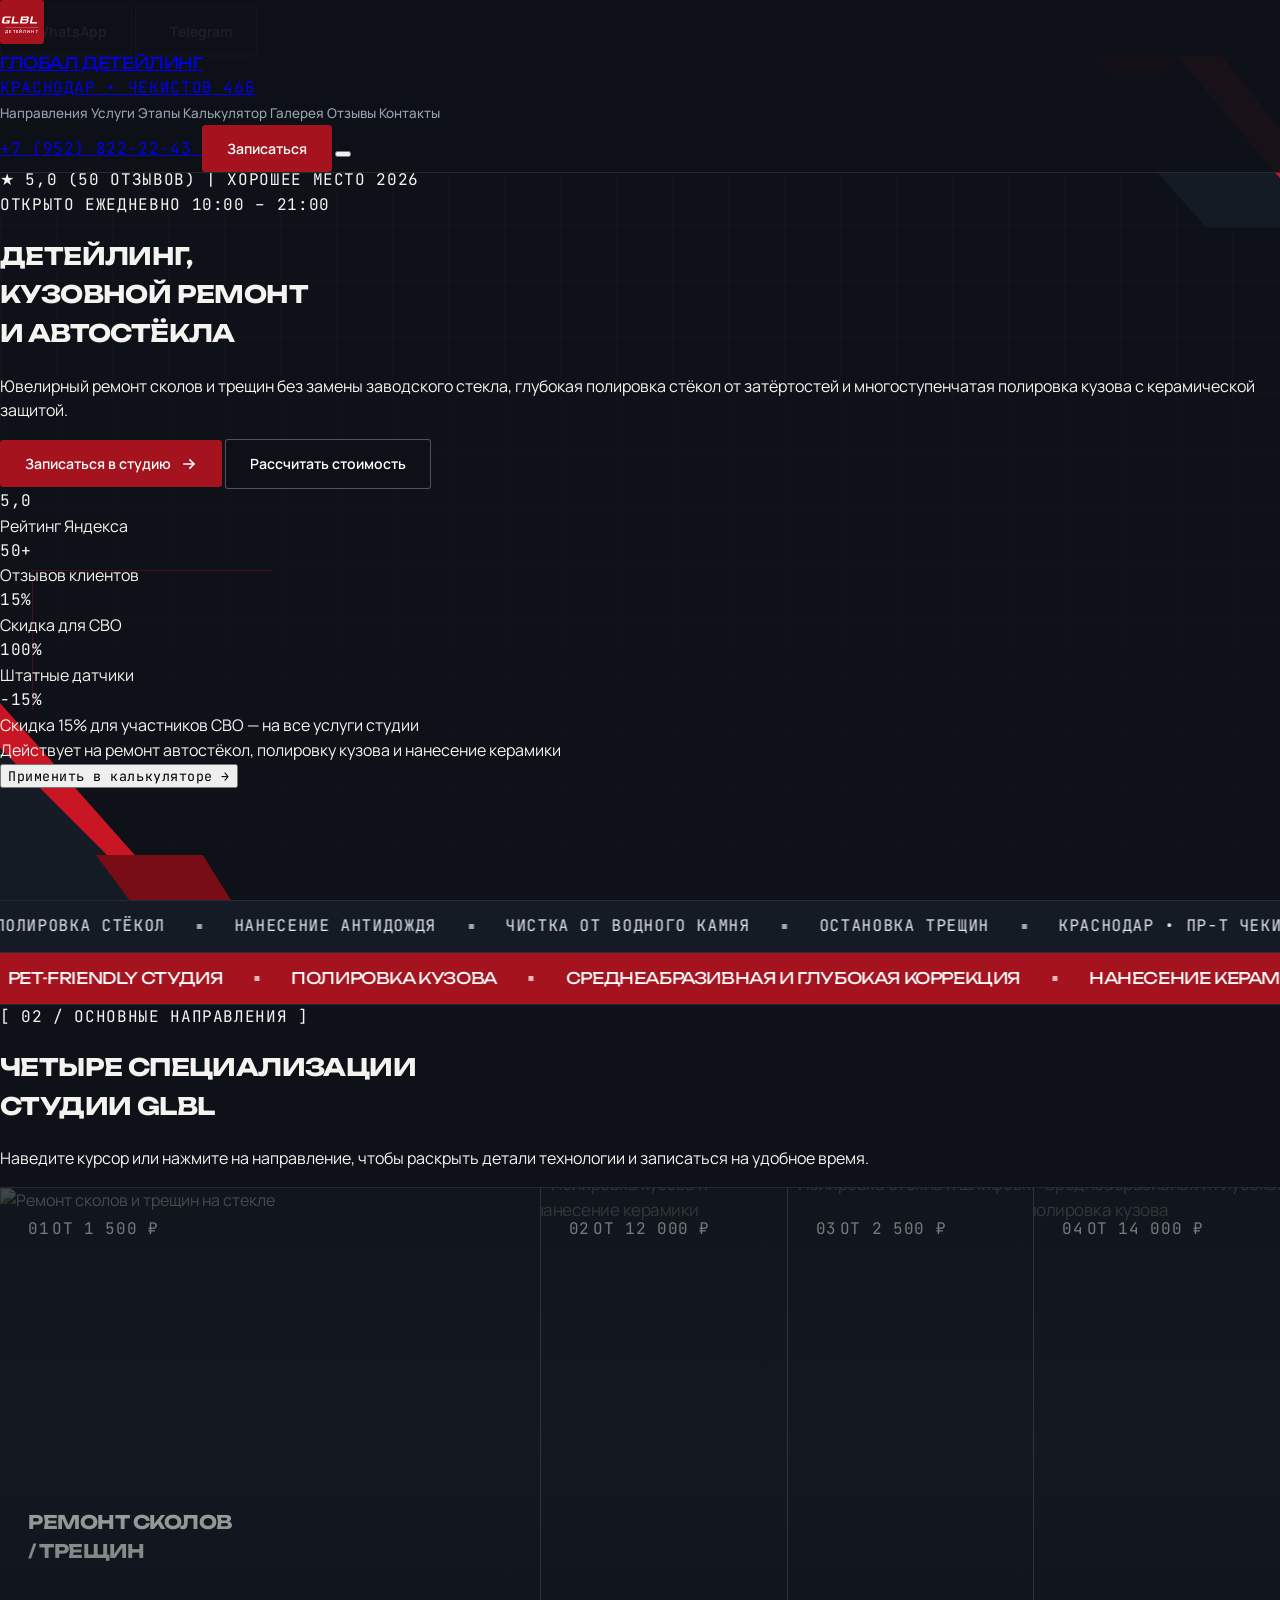
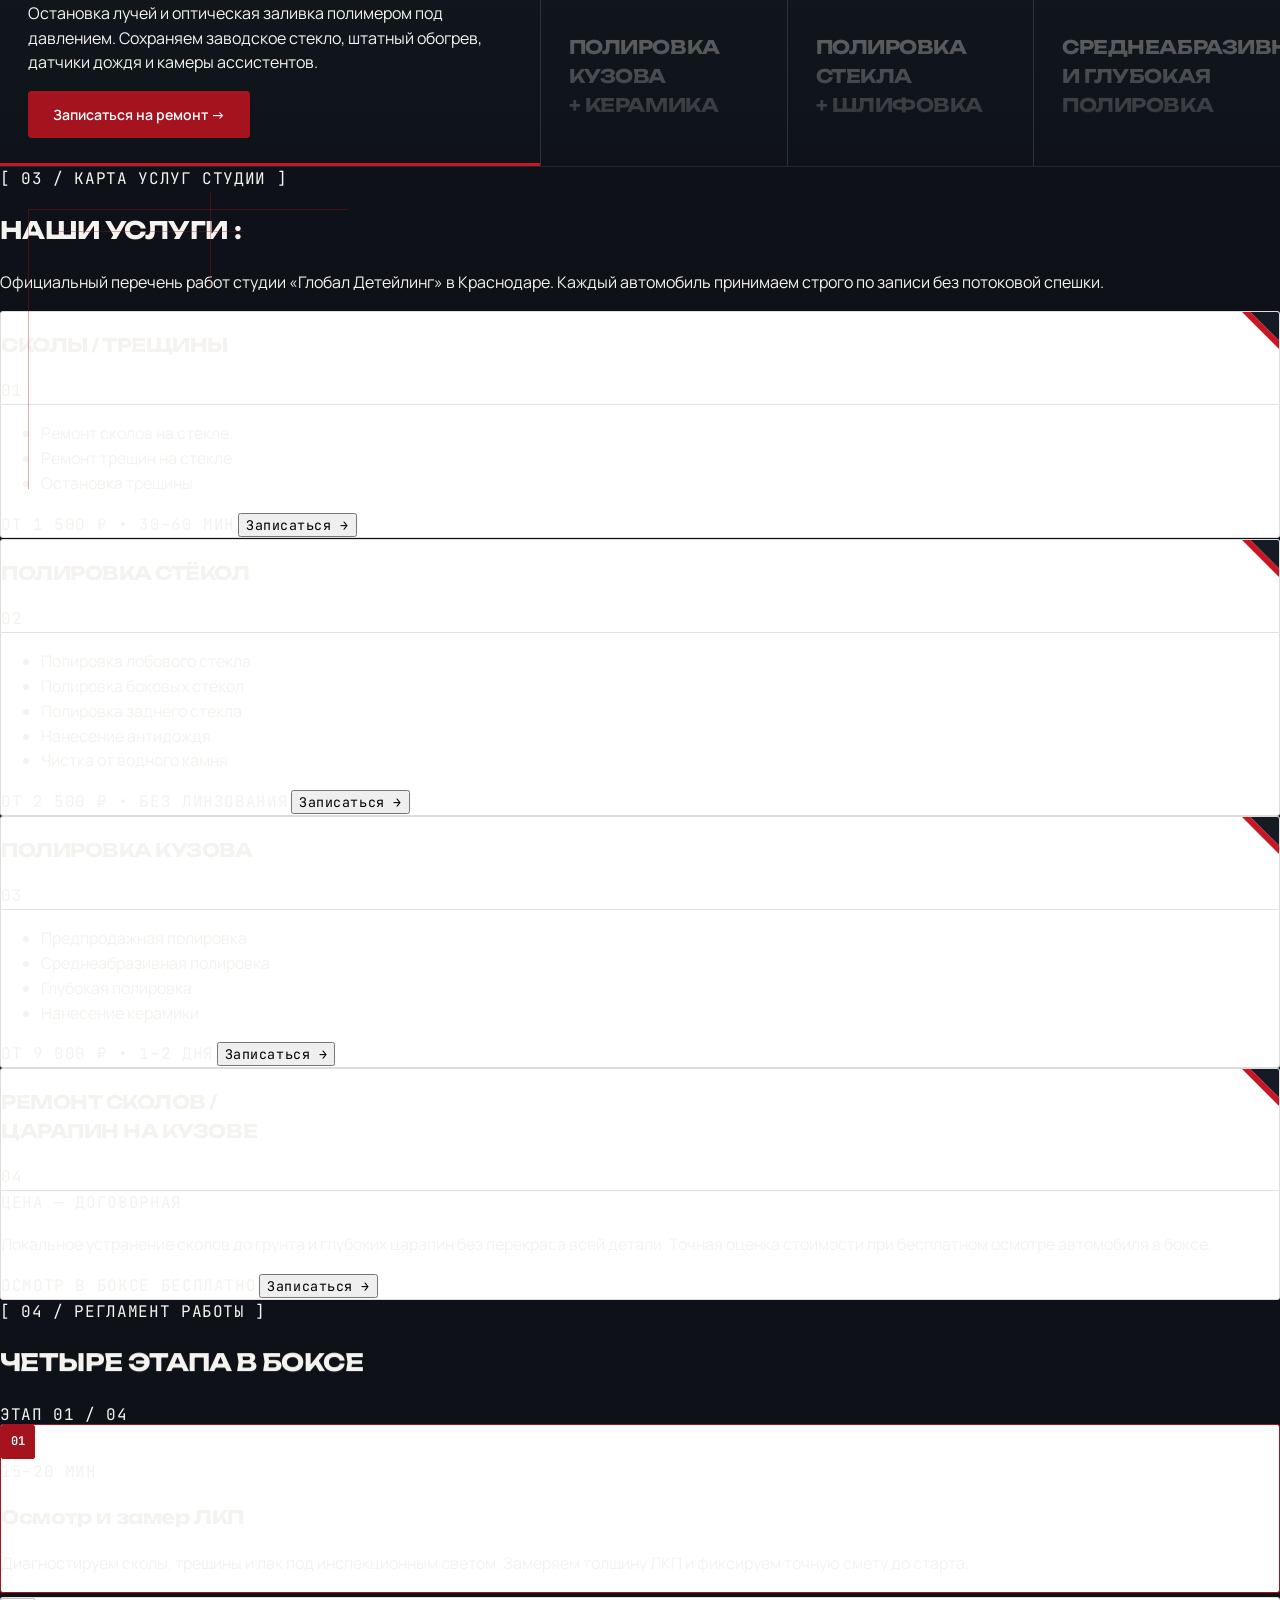
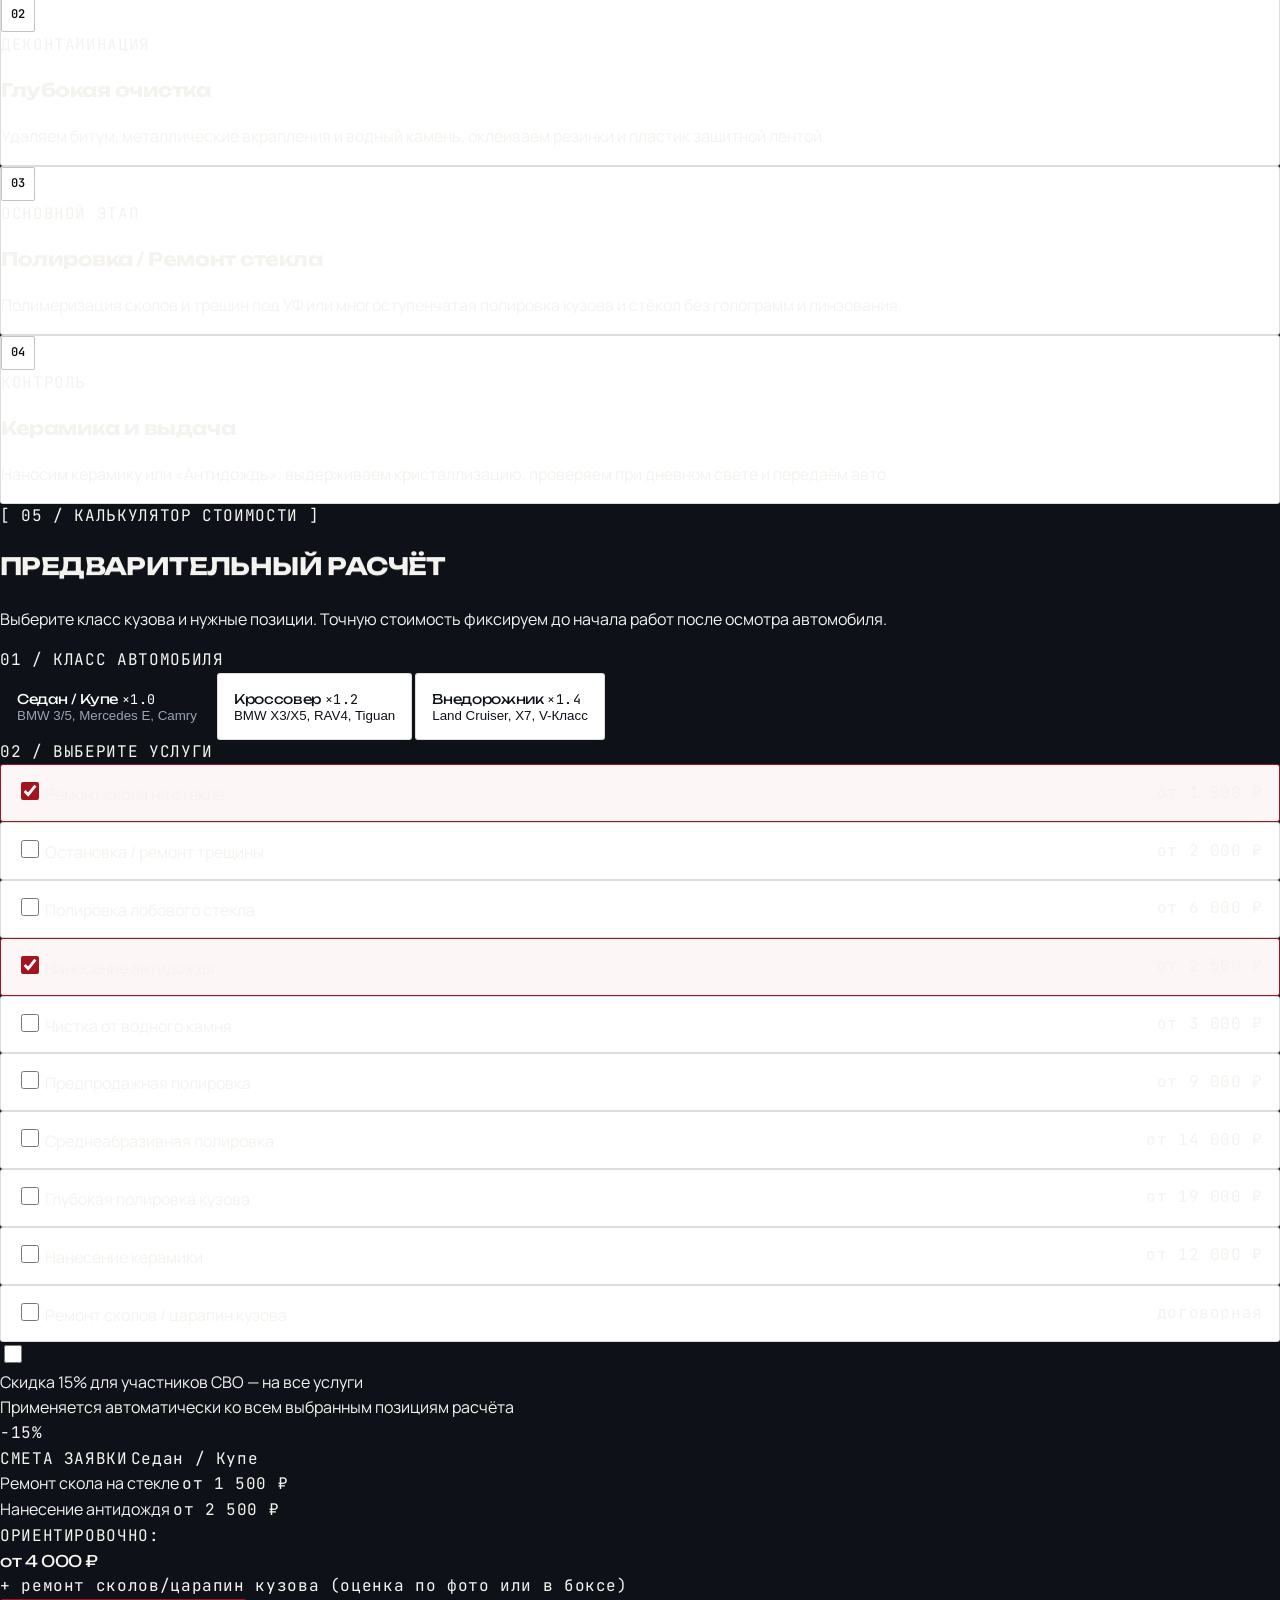
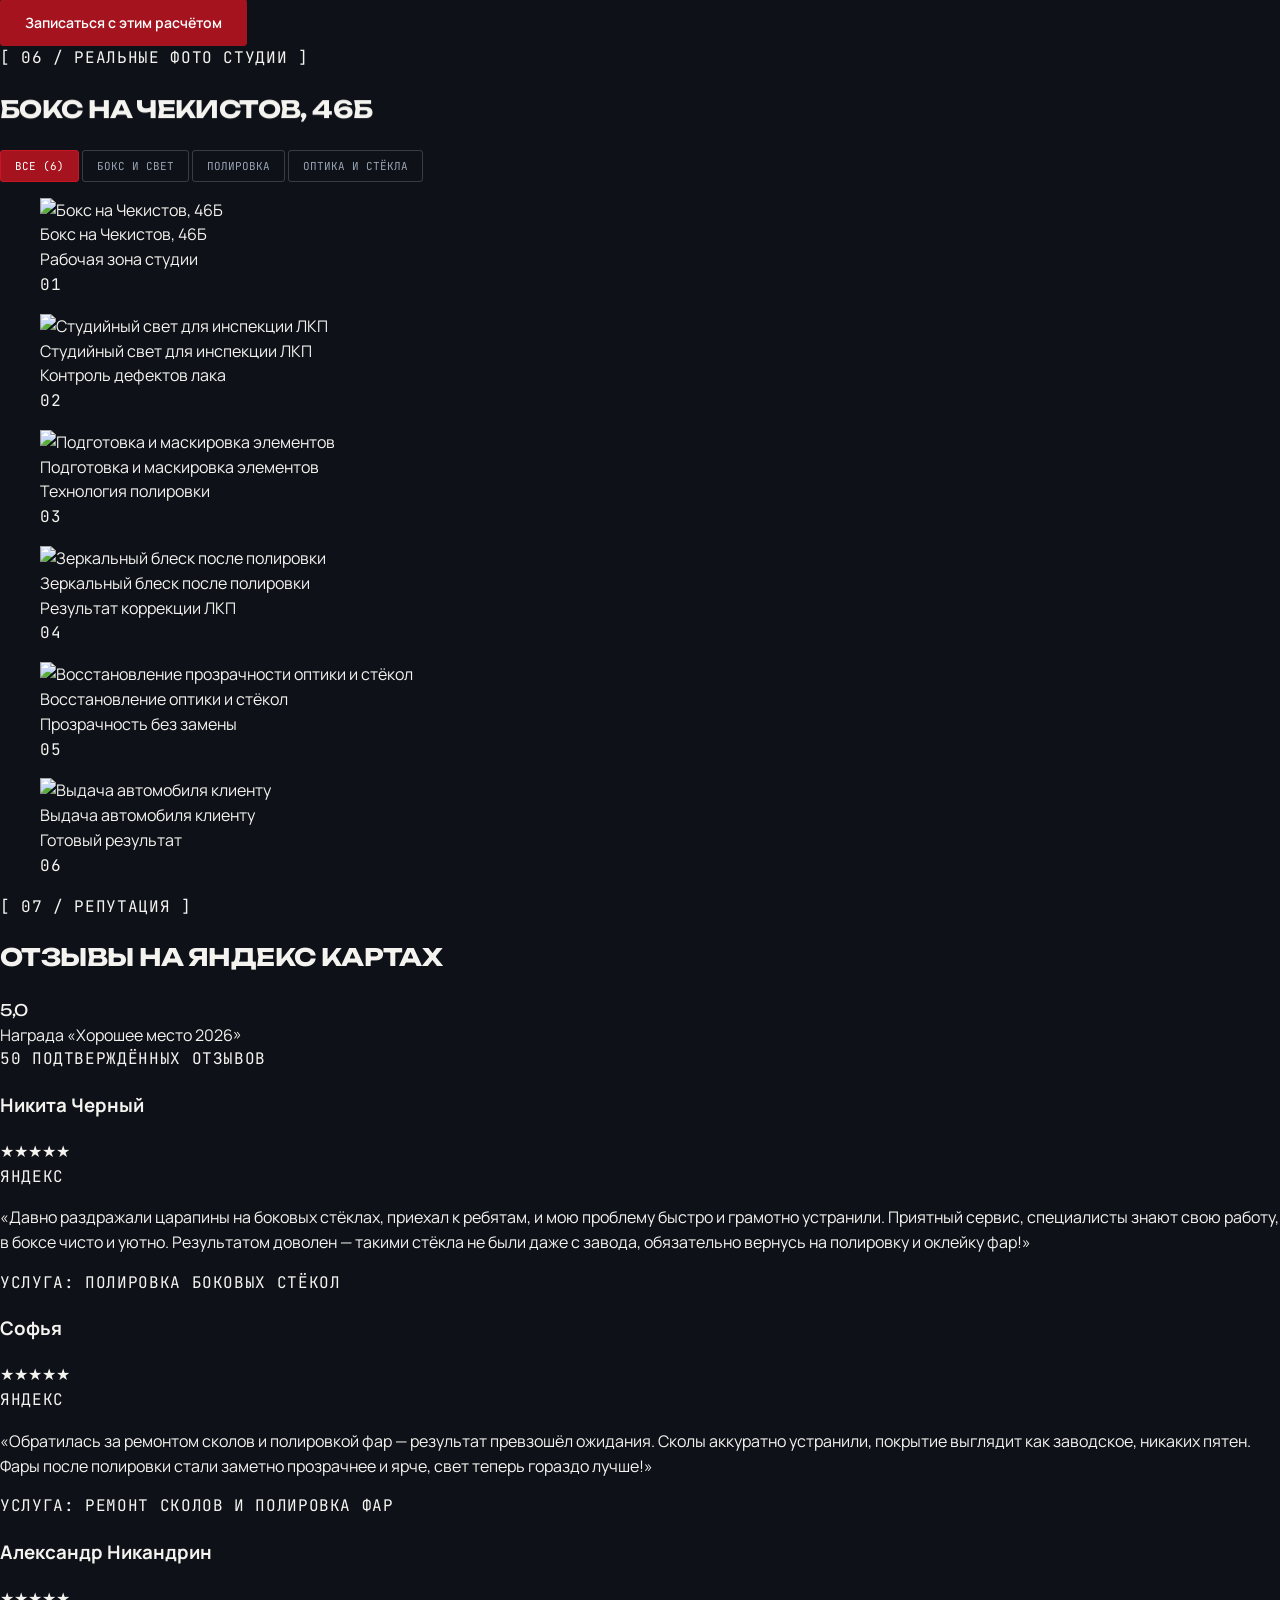
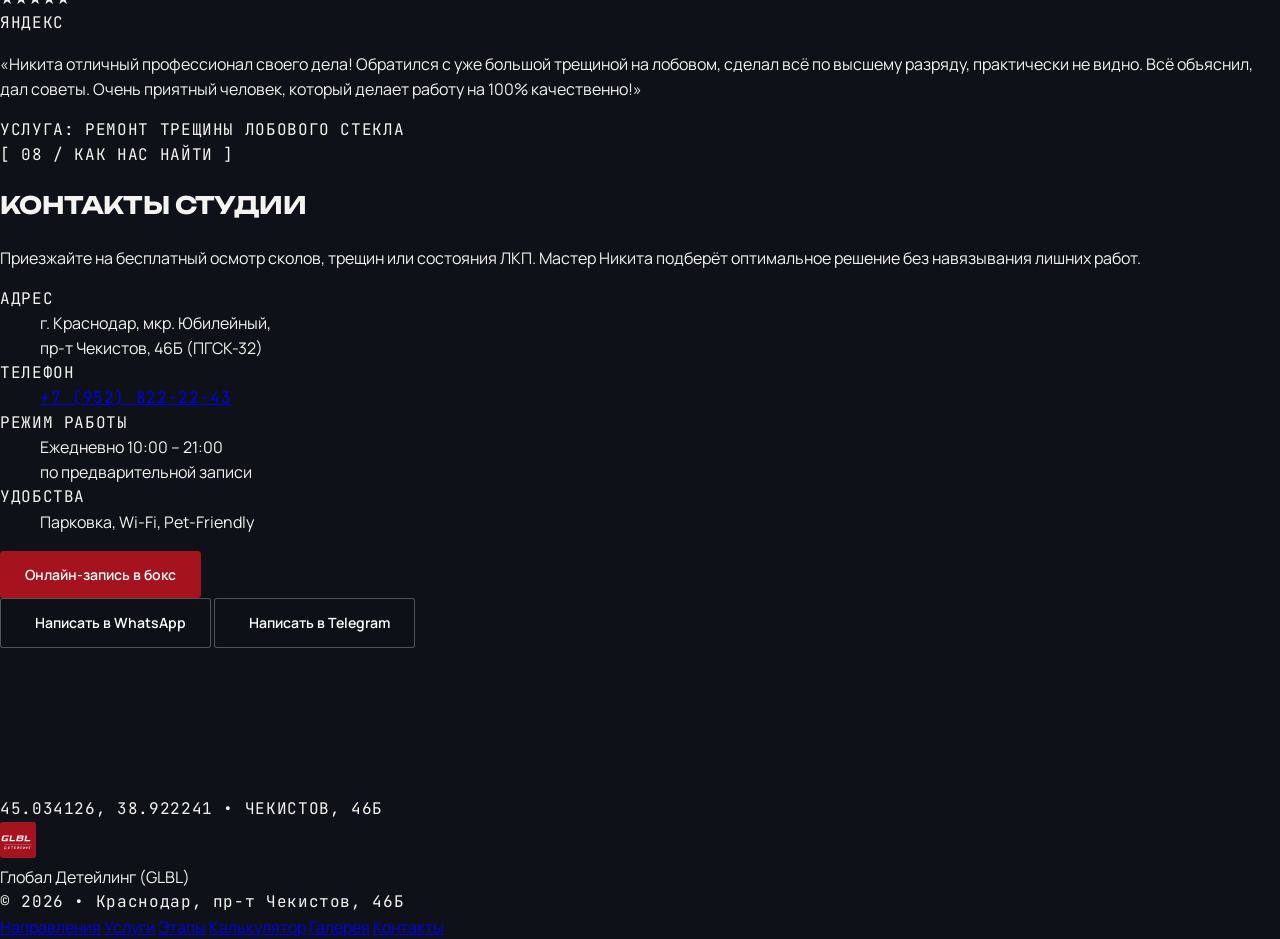
==== index.html @ 07279515 "Initial commit: GLBL Detailing official website with interactive booking, calculator and gallery" ====
<!DOCTYPE html>
<html lang="ru">
<head>
  <meta charset="UTF-8">
  <meta name="viewport" content="width=device-width, initial-scale=1.0">
  <title>Глобал Детейлинг (GLBL) — Детейлинг, кузовной ремонт и автостёкла в Краснодаре</title>
  <meta name="description" content="Студия «Глобал Детейлинг» (GLBL) в Краснодаре: ремонт сколов и трещин на стекле, полировка и шлифовка стёкол, антидождь, полировка кузова и нанесение керамики. Рейтинг 5,0 • Хорошее место 2026 • пр-т Чекистов, 46Б.">

  <!-- Google Fonts: Unbounded, Manrope, JetBrains Mono -->
  <link rel="preconnect" href="https://fonts.googleapis.com">
  <link rel="preconnect" href="https://fonts.gstatic.com" crossorigin>
  <link href="https://fonts.googleapis.com/css2?family=JetBrains+Mono:wght@400;500;600&family=Manrope:wght@400;500;600;700&family=Unbounded:wght@700;800;900&display=swap" rel="stylesheet">

  <!-- Tailwind CSS -->
  <script src="https://cdn.tailwindcss.com"></script>

  <style>
    /* ==========================================================================
       GLBL DETAILING — ARCHITECTURAL MOTORSPORT & EDITORIAL MOTION SYSTEM
       Strict Anti-Neon: zero blur blobs, zero neon glow, zero glassmorphism.
       ========================================================================== */
    :root {
      --dark-base: #0E1218;
      --dark-elevated: #151B24;
      --dark-border: rgba(255, 255, 255, 0.10);
      --dark-border-strong: rgba(255, 255, 255, 0.18);

      --light-base: #F4F3EF;
      --light-surface: #FFFFFF;
      --light-border: rgba(14, 18, 24, 0.14);

      --crimson: #A4131E;
      --crimson-bright: #C81625;
      --crimson-deep: #780D15;
      --crimson-hairline: rgba(164, 19, 30, 0.35);

      --ink-light: #F4F3EF;
      --ink-light-muted: #98A2B3;
      --ink-dark: #0E1218;
      --ink-dark-muted: #525B69;

      --font-display: 'Unbounded', sans-serif;
      --font-body: 'Manrope', sans-serif;
      --font-mono: 'JetBrains Mono', monospace;

      --ease-editorial: cubic-bezier(0.16, 1, 0.3, 1);
      --ease-panel: cubic-bezier(0.22, 1, 0.36, 1);
    }

    *, *::before, *::after {
      box-sizing: border-box;
    }

    html {
      scroll-behavior: smooth;
      background-color: var(--dark-base);
      color: var(--ink-light);
      font-family: var(--font-body);
      -webkit-font-smoothing: antialiased;
    }

    body {
      margin: 0;
      overflow-x: hidden;
      background-color: var(--dark-base);
      color: var(--ink-light);
      line-height: 1.55;
    }

    .font-display {
      font-family: var(--font-display);
      letter-spacing: -0.025em;
    }

    .font-mono-tech {
      font-family: var(--font-mono);
      letter-spacing: 0.04em;
    }

    /* 2px Flat Crimson Scroll Progress Hairline */
    #scrollProgressBar {
      position: fixed;
      top: 0;
      left: 0;
      width: 100%;
      height: 2px;
      background-color: var(--crimson-bright);
      transform-origin: left center;
      transform: scaleX(0);
      z-index: 1200;
      pointer-events: none;
    }

    /* ==========================================================================
       1. PRELOADER DIAGONAL WIPE (0.65s)
       ========================================================================== */
    .glbl-preloader {
      position: fixed;
      inset: 0;
      z-index: 2000;
      pointer-events: none;
      overflow: hidden;
    }

    .preloader-half {
      position: absolute;
      inset: -15%;
      background-color: #0B0E14;
      transition: transform 0.65s var(--ease-editorial);
      will-change: transform;
    }

    .preloader-half-top {
      clip-path: polygon(0 0, 100% 0, 100% 42%, 0 64%);
      border-bottom: 2px solid var(--crimson-bright);
    }

    .preloader-half-bot {
      clip-path: polygon(0 63.8%, 100% 41.8%, 100% 100%, 0 100%);
    }

    .preloader-seam {
      position: absolute;
      top: 53%;
      left: -10%;
      width: 120%;
      height: 2px;
      background-color: var(--crimson-bright);
      transform: rotate(-10.5deg) scaleX(0);
      transform-origin: left center;
      transition: transform 0.32s var(--ease-editorial), opacity 0.25s ease;
    }

    .preloader-logo-box {
      position: absolute;
      inset: 0;
      display: flex;
      flex-direction: column;
      align-items: center;
      justify-content: center;
      gap: 12px;
      z-index: 5;
      transition: opacity 0.28s ease, transform 0.45s var(--ease-editorial);
    }

    .glbl-preloader.is-seam-drawn .preloader-seam {
      transform: rotate(-10.5deg) scaleX(1);
    }

    .glbl-preloader.is-exiting .preloader-half-top {
      transform: translate3d(0, -108%, 0);
    }

    .glbl-preloader.is-exiting .preloader-half-bot {
      transform: translate3d(0, 108%, 0);
    }

    .glbl-preloader.is-exiting .preloader-seam {
      opacity: 0;
    }

    .glbl-preloader.is-exiting .preloader-logo-box {
      opacity: 0;
      transform: scale(0.92);
    }

    .glbl-preloader.is-done {
      display: none;
    }

    /* ==========================================================================
       2. FIXED HEADER & MOBILE MENU
       ========================================================================== */
    .site-header {
      position: fixed;
      top: 0;
      left: 0;
      right: 0;
      z-index: 800;
      background-color: rgba(14, 18, 24, 0.94);
      border-bottom: 1px solid var(--dark-border);
      transition: background-color 0.25s ease, border-color 0.25s ease;
    }

    .nav-item {
      position: relative;
      color: var(--ink-light-muted);
      font-size: 0.84rem;
      font-weight: 500;
      padding: 6px 0;
      text-decoration: none;
      transition: color 0.25s ease;
    }

    .nav-item::after {
      content: '';
      position: absolute;
      left: 0;
      bottom: 0;
      width: 100%;
      height: 1.5px;
      background-color: var(--crimson-bright);
      transform: scaleX(0);
      transform-origin: right center;
      transition: transform 0.35s var(--ease-editorial);
    }

    .nav-item:hover,
    .nav-item.is-active {
      color: #FFFFFF;
    }

    .nav-item:hover::after,
    .nav-item.is-active::after {
      transform: scaleX(1);
      transform-origin: left center;
    }

    /* Magnetic Buttons with Diagonal Fill Sweep */
    .btn-sharp {
      position: relative;
      overflow: hidden;
      display: inline-flex;
      align-items: center;
      justify-content: center;
      gap: 10px;
      border-radius: 3px;
      font-family: var(--font-body);
      font-weight: 600;
      font-size: 0.88rem;
      padding: 13px 24px;
      cursor: pointer;
      text-decoration: none;
      border: 1px solid transparent;
      transition: color 0.3s ease, border-color 0.3s ease, transform 0.32s var(--ease-editorial);
      will-change: transform;
      white-space: nowrap;
      isolation: isolate;
    }

    .btn-sharp > * {
      position: relative;
      z-index: 2;
    }

    .btn-sharp::before {
      content: '';
      position: absolute;
      inset: -10%;
      z-index: 1;
      transform: translateX(-115%) skewX(-16deg);
      transition: transform 0.45s var(--ease-editorial);
    }

    .btn-sharp:hover::before {
      transform: translateX(0%) skewX(-16deg);
    }

    .btn-crimson {
      background-color: var(--crimson);
      color: #FFFFFF;
      border-color: var(--crimson);
    }

    .btn-crimson::before {
      background-color: var(--crimson-bright);
    }

    .btn-outline-dark {
      background-color: rgba(14, 18, 24, 0.65);
      color: #FFFFFF;
      border-color: rgba(255, 255, 255, 0.28);
    }

    .btn-outline-dark::before {
      background-color: #FFFFFF;
    }

    .btn-outline-dark:hover {
      color: var(--dark-base);
      border-color: #FFFFFF;
    }

    .btn-outline-light {
      background-color: transparent;
      color: var(--ink-dark);
      border-color: rgba(14, 18, 24, 0.28);
    }

    .btn-outline-light::before {
      background-color: var(--ink-dark);
    }

    .btn-outline-light:hover {
      color: #FFFFFF;
      border-color: var(--ink-dark);
    }

    .btn-dark-solid {
      background-color: var(--dark-base);
      color: #FFFFFF;
      border-color: var(--dark-base);
    }

    .btn-dark-solid::before {
      background-color: var(--crimson);
    }

    .btn-dark-solid:hover {
      border-color: var(--crimson);
    }

    .mobile-menu-panel {
      position: fixed;
      top: 72px;
      left: 0;
      right: 0;
      background-color: var(--dark-base);
      border-bottom: 1px solid var(--dark-border-strong);
      z-index: 790;
      transform: translateY(-115%);
      transition: transform 0.42s var(--ease-editorial);
      pointer-events: none;
    }

    .mobile-menu-panel.is-open {
      transform: translateY(0);
      pointer-events: auto;
    }

    /* ==========================================================================
       3. HERO STAGE (ZERO NEON, ARCHITECTURAL EDITORIAL)
       ======================================================================== */
    .hero-section {
      position: relative;
      min-height: 100vh;
      padding-top: 96px;
      padding-bottom: 40px;
      background-color: var(--dark-base);
      overflow: hidden;
      display: flex;
      flex-direction: column;
      justify-content: center;
    }

    .hero-grid-bg {
      position: absolute;
      inset: 0;
      pointer-events: none;
      z-index: 1;
      background-image:
        linear-gradient(rgba(255, 255, 255, 0.025) 1px, transparent 1px),
        linear-gradient(90deg, rgba(255, 255, 255, 0.025) 1px, transparent 1px);
      background-size: 56px 56px;
      mask-image: linear-gradient(180deg, rgba(0, 0, 0, 0.85) 0%, rgba(0, 0, 0, 0.25) 100%);
      -webkit-mask-image: linear-gradient(180deg, rgba(0, 0, 0, 0.85) 0%, rgba(0, 0, 0, 0.25) 100%);
    }

    .hero-content-layer {
      position: relative;
      z-index: 5;
    }

    /* ==========================================================================
       4. DIAGONAL CORNER RIBBONS & SELF-DRAWING 1PX ARCHITECTURAL FRAMES
       ========================================================================== */
    .corner-ribbon-tr {
      position: absolute;
      top: 0;
      right: 0;
      width: clamp(180px, 24vw, 360px);
      height: clamp(180px, 24vw, 360px);
      pointer-events: none;
      z-index: 2;
      overflow: hidden;
    }

    .corner-ribbon-tr .band-slate {
      position: absolute;
      inset: 0;
      background: #151B24;
      clip-path: polygon(28% 0, 100% 0, 100% 74%, 76% 74%, 28% 20%);
      transform: translate3d(35%, -35%, 0);
      transition: transform 0.9s var(--ease-editorial);
    }

    .corner-ribbon-tr .band-crimson-deep {
      position: absolute;
      inset: 0;
      background: var(--crimson-deep);
      clip-path: polygon(34% 12%, 72% 12%, 62% 24%, 44% 24%);
      transform: translate3d(40%, -40%, 0);
      transition: transform 0.95s var(--ease-editorial) 0.08s;
    }

    .corner-ribbon-tr .band-crimson {
      position: absolute;
      inset: 0;
      background: var(--crimson-bright);
      clip-path: polygon(62% 12%, 76% 12%, 100% 42%, 100% 58%, 68% 20%);
      transform: translate3d(45%, -45%, 0);
      transition: transform 1s var(--ease-editorial) 0.14s;
    }

    .corner-ribbon-bl {
      position: absolute;
      bottom: 0;
      left: 0;
      width: clamp(170px, 22vw, 340px);
      height: clamp(170px, 22vw, 340px);
      pointer-events: none;
      z-index: 2;
      overflow: hidden;
    }

    .corner-ribbon-bl .band-slate {
      position: absolute;
      inset: 0;
      background: #151B24;
      clip-path: polygon(0 46%, 54% 100%, 0 100%);
      transform: translate3d(-35%, 35%, 0);
      transition: transform 0.9s var(--ease-editorial);
    }

    .corner-ribbon-bl .band-crimson {
      position: absolute;
      inset: 0;
      background: var(--crimson-bright);
      clip-path: polygon(0 30%, 62% 100%, 48% 100%, 0 46%);
      transform: translate3d(-45%, 45%, 0);
      transition: transform 1s var(--ease-editorial) 0.1s;
    }

    .corner-ribbon-bl .band-crimson-deep {
      position: absolute;
      inset: 0;
      background: var(--crimson-deep);
      clip-path: polygon(34% 84%, 72% 84%, 82% 100%, 46% 100%);
      transform: translate3d(-40%, 40%, 0);
      transition: transform 0.95s var(--ease-editorial) 0.16s;
    }

    .arch-drawn .band-slate,
    .arch-drawn .band-crimson,
    .arch-drawn .band-crimson-deep {
      transform: translate3d(0, 0, 0);
    }

    /* Self-Drawing 1px Architectural Hairlines */
    .arch-frame {
      position: absolute;
      pointer-events: none;
      z-index: 3;
    }

    .arch-line-h {
      position: absolute;
      height: 1px;
      background: var(--crimson-hairline);
      transform: scaleX(0);
      transition: transform 1.1s var(--ease-editorial);
    }

    .arch-line-v {
      position: absolute;
      width: 1px;
      background: var(--crimson-hairline);
      transform: scaleY(0);
      transition: transform 1.1s var(--ease-editorial);
    }

    .arch-drawn .arch-line-h {
      transform: scaleX(1);
    }

    .arch-drawn .arch-line-v {
      transform: scaleY(1);
    }

    /* ==========================================================================
       5. SPLIT-LINE MASK REVEAL & STAGGER CHOREOGRAPHY
       ========================================================================== */
    .mask-line {
      display: block;
      overflow: hidden;
      padding-bottom: 0.06em;
    }

    .mask-line-inner {
      display: block;
      transform: translateY(110%);
      transition: transform 0.9s var(--ease-editorial);
      will-change: transform;
    }

    .is-revealed .mask-line-inner {
      transform: translateY(0);
    }

    .fade-rise {
      opacity: 0;
      transform: translateY(24px);
      transition: opacity 0.75s var(--ease-editorial), transform 0.75s var(--ease-editorial);
    }

    .fade-rise.is-revealed {
      opacity: 1;
      transform: translateY(0);
    }

    /* Staggered Service List Items & Animated Dividers */
    .service-list-item {
      opacity: 0;
      transform: translateX(-12px);
      transition: opacity 0.55s var(--ease-editorial), transform 0.55s var(--ease-editorial);
    }

    .is-revealed .service-list-item {
      opacity: 1;
      transform: translateX(0);
    }

    .divider-draw {
      height: 1px;
      background-color: rgba(14, 18, 24, 0.12);
      transform: scaleX(0);
      transform-origin: left center;
      transition: transform 0.8s var(--ease-editorial);
    }

    .is-revealed .divider-draw {
      transform: scaleX(1);
    }

    /* ==========================================================================
       6. DUAL SCROLL-VELOCITY MARQUEE
       ========================================================================== */
    .marquee-wrapper {
      overflow: hidden;
      user-select: none;
      border-top: 1px solid var(--dark-border);
      border-bottom: 1px solid var(--dark-border);
    }

    .marquee-row {
      display: flex;
      width: max-content;
      will-change: transform;
    }

    .marquee-strip-dark {
      background-color: var(--dark-elevated);
      color: #E2E6EE;
      border-bottom: 1px solid var(--dark-border);
    }

    .marquee-strip-crimson {
      background-color: var(--crimson);
      color: #FFFFFF;
    }

    .marquee-chunk {
      display: flex;
      align-items: center;
      gap: 32px;
      padding: 13px 16px;
      flex-shrink: 0;
    }

    .marquee-sq {
      width: 5px;
      height: 5px;
      background-color: currentColor;
      opacity: 0.7;
      flex-shrink: 0;
    }

    /* ==========================================================================
       7. 4-COLUMN KINETIC EXPANDING SHOWCASE
       ========================================================================== */
    .showcase-grid {
      display: flex;
      width: 100%;
      height: 580px;
      border-top: 1px solid var(--dark-border);
      border-bottom: 1px solid var(--dark-border);
      background-color: #0B0E14;
    }

    .showcase-panel {
      position: relative;
      flex: 1 1 0%;
      min-width: 0;
      overflow: hidden;
      cursor: pointer;
      border-right: 1px solid var(--dark-border);
      transition: flex 0.75s var(--ease-panel);
      display: flex;
      flex-direction: column;
      justify-content: space-between;
      padding: 28px;
      background-color: var(--dark-elevated);
    }

    .showcase-panel:last-child {
      border-right: none;
    }

    .showcase-panel.is-expanded {
      flex: 2.55 1 0%;
    }

    .showcase-panel-img {
      position: absolute;
      inset: 0;
      width: 100%;
      height: 100%;
      object-fit: cover;
      filter: brightness(0.42) contrast(1.08) saturate(0.82);
      transform: scale(1.06);
      transition: transform 0.9s var(--ease-panel), filter 0.6s ease;
    }

    .showcase-panel.is-expanded .showcase-panel-img,
    .showcase-panel:hover .showcase-panel-img {
      transform: scale(1.0);
      filter: brightness(0.60) contrast(1.1) saturate(0.95);
    }

    .showcase-panel-scrim {
      position: absolute;
      inset: 0;
      background: linear-gradient(180deg, rgba(14, 18, 24, 0.6) 0%, rgba(14, 18, 24, 0.25) 45%, rgba(14, 18, 24, 0.94) 100%);
      pointer-events: none;
    }

    .showcase-bottom-bar {
      position: absolute;
      bottom: 0;
      left: 0;
      right: 0;
      height: 3px;
      background-color: var(--crimson-bright);
      transform: scaleX(0);
      transform-origin: left center;
      transition: transform 0.65s var(--ease-editorial);
      z-index: 6;
    }

    .showcase-panel.is-expanded .showcase-bottom-bar {
      transform: scaleX(1);
    }

    .showcase-details {
      max-height: 0;
      opacity: 0;
      overflow: hidden;
      transform: translateY(14px);
      transition: max-height 0.6s var(--ease-panel), opacity 0.45s ease, transform 0.55s var(--ease-editorial);
    }

    .showcase-panel.is-expanded .showcase-details {
      max-height: 230px;
      opacity: 1;
      transform: translateY(0);
    }

    @media (max-width: 1024px) {
      .showcase-grid {
        flex-direction: column;
        height: auto;
      }

      .showcase-panel {
        flex: none;
        min-height: 165px;
        border-right: none;
        border-bottom: 1px solid var(--dark-border);
        transition: min-height 0.55s var(--ease-panel);
      }

      .showcase-panel.is-expanded {
        flex: none;
        min-height: 330px;
      }
    }

    /* ==========================================================================
       8. SERVICE CARDS — SUBTLE 3D TILT + STUDIO SHEEN SWEEP
       ========================================================================== */
    .tilt-card {
      position: relative;
      background-color: #FFFFFF;
      border: 1px solid var(--light-border);
      border-radius: 3px;
      transform-style: preserve-3d;
      transition: transform 0.45s var(--ease-editorial), border-color 0.25s ease;
      overflow: hidden;
      will-change: transform;
    }

    .tilt-card:hover {
      border-color: rgba(164, 19, 30, 0.45);
    }

    .tilt-card-sheen {
      position: absolute;
      inset: 0;
      pointer-events: none;
      opacity: 0;
      transition: opacity 0.35s ease;
      background: linear-gradient(125deg, transparent 20%, rgba(255, 255, 255, 0.72) 48%, rgba(164, 19, 30, 0.05) 54%, transparent 76%);
      transform: translateX(-100%);
    }

    .tilt-card:hover .tilt-card-sheen {
      opacity: 1;
    }

    /* Mini diagonal corner accent inside each card */
    .card-corner-cut {
      position: absolute;
      top: 0;
      right: 0;
      width: 44px;
      height: 44px;
      pointer-events: none;
    }

    .card-corner-cut::before {
      content: '';
      position: absolute;
      inset: 0;
      background: #151B24;
      clip-path: polygon(35% 0, 100% 0, 100% 65%);
    }

    .card-corner-cut::after {
      content: '';
      position: absolute;
      inset: 0;
      background: var(--crimson-bright);
      clip-path: polygon(16% 0, 35% 0, 100% 65%, 100% 84%);
    }

    /* ==========================================================================
       9. SCROLL-PROGRESS PROCESS TIMELINE
       ========================================================================== */
    .timeline-track-bg {
      position: absolute;
      background-color: rgba(14, 18, 24, 0.14);
    }

    .timeline-track-fill {
      position: absolute;
      background-color: var(--crimson-bright);
      transform-origin: left top;
      will-change: transform;
    }

    .process-step-card {
      border: 1px solid var(--light-border);
      background-color: #FFFFFF;
      border-radius: 3px;
      transition: border-color 0.35s ease, transform 0.45s var(--ease-editorial);
    }

    .process-step-card.is-step-active {
      border-color: var(--crimson);
      transform: translateY(-4px);
    }

    .process-step-badge {
      width: 34px;
      height: 34px;
      border-radius: 2px;
      border: 1px solid rgba(14, 18, 24, 0.25);
      background-color: #FFFFFF;
      color: var(--ink-dark);
      font-family: var(--font-mono);
      font-size: 12px;
      font-weight: 600;
      display: flex;
      align-items: center;
      justify-content: center;
      transition: background-color 0.35s ease, color 0.35s ease, border-color 0.35s ease;
    }

    .process-step-card.is-step-active .process-step-badge {
      background-color: var(--crimson);
      border-color: var(--crimson);
      color: #FFFFFF;
    }

    /* ==========================================================================
       11. CALCULATOR & GALLERY FILTERING
       ========================================================================== */
    .calc-class-btn {
      border: 1px solid var(--light-border);
      background: #FFFFFF;
      color: var(--ink-dark);
      border-radius: 3px;
      padding: 16px;
      text-align: left;
      cursor: pointer;
      transition: border-color 0.25s ease, background-color 0.25s ease, color 0.25s ease;
    }

    .calc-class-btn:hover {
      border-color: var(--ink-dark);
    }

    .calc-class-btn.is-active {
      background: var(--dark-base);
      border-color: var(--dark-base);
      color: #FFFFFF;
    }

    .calc-class-btn.is-active .calc-class-sub {
      color: var(--ink-light-muted);
    }

    .calc-service-row {
      display: flex;
      align-items: center;
      justify-content: space-between;
      gap: 14px;
      padding: 14px 16px;
      background: #FFFFFF;
      border: 1px solid var(--light-border);
      border-radius: 3px;
      cursor: pointer;
      transition: border-color 0.2s ease, background-color 0.2s ease;
    }

    .calc-service-row:hover {
      border-color: rgba(14, 18, 24, 0.42);
    }

    .calc-service-row:has(input:checked) {
      border-color: var(--crimson);
      background-color: #FCF6F6;
    }

    .calc-checkbox {
      width: 18px;
      height: 18px;
      accent-color: var(--crimson);
      cursor: pointer;
      flex-shrink: 0;
    }

    /* Gallery Filter Buttons & Smooth Item Transitions */
    .filter-tab-btn {
      font-family: var(--font-mono);
      font-size: 11px;
      text-transform: uppercase;
      padding: 8px 14px;
      border: 1px solid var(--dark-border-strong);
      border-radius: 3px;
      background: transparent;
      color: var(--ink-light-muted);
      cursor: pointer;
      transition: background-color 0.25s ease, color 0.25s ease, border-color 0.25s ease;
    }

    .filter-tab-btn:hover {
      border-color: #FFFFFF;
      color: #FFFFFF;
    }

    .filter-tab-btn.is-active {
      background-color: var(--crimson);
      border-color: var(--crimson-bright);
      color: #FFFFFF;
    }

    .gallery-item {
      transition: opacity 0.35s var(--ease-editorial), transform 0.45s var(--ease-editorial), border-color 0.25s ease;
    }

    .gallery-item.is-filtering-out {
      opacity: 0;
      transform: scale(0.96) translateY(8px);
    }

    /* ==========================================================================
       12. SLIDE-OVER BOOKING DRAWER & LIGHTBOX
       ========================================================================== */
    .drawer-backdrop {
      position: fixed;
      inset: 0;
      background: rgba(10, 13, 18, 0.78);
      z-index: 900;
      opacity: 0;
      pointer-events: none;
      transition: opacity 0.35s ease;
    }

    .drawer-backdrop.is-open {
      opacity: 1;
      pointer-events: auto;
    }

    .booking-drawer {
      position: fixed;
      top: 0;
      right: 0;
      bottom: 0;
      width: 100%;
      max-width: 520px;
      background: var(--light-base);
      color: var(--ink-dark);
      z-index: 950;
      transform: translateX(100%);
      transition: transform 0.5s var(--ease-editorial);
      display: flex;
      flex-direction: column;
      border-left: 2px solid var(--crimson);
    }

    .booking-drawer.is-open {
      transform: translateX(0);
    }

    .drawer-input {
      width: 100%;
      background: #FFFFFF;
      border: 1px solid rgba(14, 18, 24, 0.22);
      border-radius: 3px;
      padding: 11px 14px;
      font-family: var(--font-body);
      font-size: 0.92rem;
      color: var(--ink-dark);
      outline: none;
      transition: border-color 0.2s ease;
    }

    .drawer-input:focus {
      border-color: var(--crimson);
    }

    .slot-chip {
      border: 1px solid rgba(14, 18, 24, 0.22);
      background: #FFFFFF;
      color: var(--ink-dark);
      border-radius: 3px;
      padding: 8px 13px;
      font-family: var(--font-mono);
      font-size: 0.82rem;
      cursor: pointer;
      transition: background-color 0.2s ease, color 0.2s ease, border-color 0.2s ease;
    }

    .slot-chip:hover {
      border-color: var(--ink-dark);
    }

    .slot-chip.is-active {
      background: var(--crimson);
      border-color: var(--crimson);
      color: #FFFFFF;
    }

    .lightbox-overlay {
      position: fixed;
      inset: 0;
      background: rgba(10, 13, 18, 0.95);
      z-index: 980;
      display: flex;
      align-items: center;
      justify-content: center;
      padding: 24px;
      opacity: 0;
      pointer-events: none;
      transition: opacity 0.28s ease;
    }

    .lightbox-overlay.is-open {
      opacity: 1;
      pointer-events: auto;
    }

    section[id] {
      scroll-margin-top: 74px;
    }

    .yandex-map-frame {
      filter: saturate(0.76) contrast(1.04);
      border: 0;
      display: block;
      width: 100%;
      height: 100%;
    }

    @media (prefers-reduced-motion: reduce) {
      *, *::before, *::after {
        animation-duration: 0.01ms !important;
        transition-duration: 0.01ms !important;
        scroll-behavior: auto !important;
      }
      .glbl-preloader { display: none !important; }
      .mask-line-inner, .fade-rise, .service-list-item,
      .arch-line-h, .arch-line-v, .divider-draw,
      .band-slate, .band-crimson, .band-crimson-deep {
        opacity: 1 !important;
        transform: none !important;
      }
    }
  </style>
</head>
<body>

  <!-- 1. PRELOADER DIAGONAL WIPE -->
  <div class="glbl-preloader" id="glblPreloader" aria-hidden="true">
    <div class="preloader-half preloader-half-top"></div>
    <div class="preloader-half preloader-half-bot"></div>
    <div class="preloader-seam"></div>
    <div class="preloader-logo-box">
      <svg width="64" height="64" viewBox="0 0 88 88" fill="none" xmlns="http://www.w3.org/2000/svg">
        <rect width="88" height="88" rx="6" fill="#A4131E"/>
        <g transform="skewX(-12) translate(11, 0)">
          <path d="M18 33H5.5C3.5 33 2 34.5 2 36.5V43.5C2 45.5 3.5 47 5.5 47H17.5V40.5H10.5V42.8H14V44.4H6.2V35.6H18V33Z" fill="#FFFFFF"/>
          <path d="M21.5 33H25.2V44.2H35.5V47H21.5V33Z" fill="#FFFFFF"/>
          <path d="M38.5 33H51.5C53.3 33 54.5 34.1 54.5 35.8C54.5 37.2 53.7 38.2 52.3 38.7C54 39.2 55 40.4 55 42.1C55 44.1 53.5 47 51 47H38.5V33ZM42.2 35.5V38.1H49.8C50.6 38.1 51.1 37.6 51.1 36.8C51.1 36 50.6 35.5 49.8 35.5H42.2ZM42.2 40.5V44.4H50.1C51 44.4 51.5 43.8 51.5 42.4C51.5 41.2 51 40.5 50.1 40.5H42.2Z" fill="#FFFFFF"/>
          <path d="M58.5 33H62.2V44.2H72.5V47H58.5V33Z" fill="#FFFFFF"/>
        </g>
        <rect x="11" y="54" width="66" height="1" fill="rgba(255,255,255,0.45)"/>
        <text x="44" y="66" text-anchor="middle" fill="#FFFFFF" font-family="Manrope, sans-serif" font-size="8.2" font-weight="700" letter-spacing="2.3">ДЕТЕЙЛИНГ</text>
      </svg>
      <span class="font-mono-tech text-[11px] uppercase tracking-[0.24em] text-white/80">КРАСНОДАР • ЧЕКИСТОВ 46Б</span>
    </div>
  </div>

  <!-- 2px Solid Crimson Scroll Hairline -->
  <div id="scrollProgressBar" aria-hidden="true"></div>

  <!-- ========================================================================
       FIXED HEADER
       ======================================================================== -->
  <header class="site-header" id="siteHeader">
    <div class="max-w-[1340px] mx-auto px-5 md:px-8 h-[72px] flex items-center justify-between gap-4">
      <a href="#top" class="flex items-center gap-3.5 shrink-0" aria-label="Глобал Детейлинг — на главную">
        <svg width="44" height="44" viewBox="0 0 88 88" fill="none" xmlns="http://www.w3.org/2000/svg" class="shrink-0">
          <rect width="88" height="88" rx="6" fill="#A4131E"/>
          <g transform="skewX(-12) translate(11, 0)">
            <path d="M18 33H5.5C3.5 33 2 34.5 2 36.5V43.5C2 45.5 3.5 47 5.5 47H17.5V40.5H10.5V42.8H14V44.4H6.2V35.6H18V33Z" fill="#FFFFFF"/>
            <path d="M21.5 33H25.2V44.2H35.5V47H21.5V33Z" fill="#FFFFFF"/>
            <path d="M38.5 33H51.5C53.3 33 54.5 34.1 54.5 35.8C54.5 37.2 53.7 38.2 52.3 38.7C54 39.2 55 40.4 55 42.1C55 44.1 53.5 47 51 47H38.5V33ZM42.2 35.5V38.1H49.8C50.6 38.1 51.1 37.6 51.1 36.8C51.1 36 50.6 35.5 49.8 35.5H42.2ZM42.2 40.5V44.4H50.1C51 44.4 51.5 43.8 51.5 42.4C51.5 41.2 51 40.5 50.1 40.5H42.2Z" fill="#FFFFFF"/>
            <path d="M58.5 33H62.2V44.2H72.5V47H58.5V33Z" fill="#FFFFFF"/>
          </g>
          <rect x="11" y="54" width="66" height="1" fill="rgba(255,255,255,0.45)"/>
          <text x="44" y="66" text-anchor="middle" fill="#FFFFFF" font-family="Manrope, sans-serif" font-size="8.2" font-weight="700" letter-spacing="2.3">ДЕТЕЙЛИНГ</text>
        </svg>
        <div class="leading-tight">
          <div class="font-display text-[13px] md:text-[14px] font-extrabold uppercase tracking-wide text-white">ГЛОБАЛ ДЕТЕЙЛИНГ</div>
          <div class="font-mono-tech text-[10px] uppercase text-[#98A2B3]">КРАСНОДАР • ЧЕКИСТОВ 46Б</div>
        </div>
      </a>

      <!-- Desktop Nav -->
      <nav class="hidden xl:flex items-center gap-6" aria-label="Основная навигация">
        <a href="#showcase" class="nav-item">Направления</a>
        <a href="#services" class="nav-item">Услуги</a>
        <a href="#process" class="nav-item">Этапы</a>
        <a href="#calculator" class="nav-item">Калькулятор</a>
        <a href="#gallery" class="nav-item">Галерея</a>
        <a href="#reviews" class="nav-item">Отзывы</a>
        <a href="#contacts" class="nav-item">Контакты</a>
      </nav>

      <!-- Header Actions -->
      <div class="flex items-center gap-3 md:gap-4">
        <a href="tel:+79528222243" class="hidden sm:inline-flex items-center gap-2 font-mono-tech text-[13px] font-medium text-white hover:text-[#C81625] transition-colors">
          <span class="w-1.5 h-1.5 bg-[#C81625] inline-block"></span>
          +7 (952) 822-22-43
        </a>
        <button type="button" data-open-booking class="btn-sharp btn-crimson !py-2.5 !px-4 md:!px-5 text-[13px] magnetic-btn">
          <span>Записаться</span>
        </button>
        <button type="button" id="mobileMenuBtn" class="xl:hidden w-10 h-10 border border-white/20 flex flex-col items-center justify-center gap-1.5 rounded-[3px]" aria-label="Открыть меню" aria-expanded="false">
          <span class="w-5 h-[1.5px] bg-white transition-transform" id="burgerTop"></span>
          <span class="w-5 h-[1.5px] bg-white transition-transform" id="burgerBot"></span>
        </button>
      </div>
    </div>
  </header>

  <!-- Mobile Navigation Drawer -->
  <div class="mobile-menu-panel xl:hidden" id="mobileMenuPanel">
    <div class="px-6 py-5 flex flex-col gap-0.5">
      <a href="#showcase" class="py-2.5 border-b border-white/10 text-sm font-medium text-white mobile-nav-link">01 — Направления</a>
      <a href="#services" class="py-2.5 border-b border-white/10 text-sm font-medium text-white mobile-nav-link">02 — Официальные услуги</a>
      <a href="#process" class="py-2.5 border-b border-white/10 text-sm font-medium text-white mobile-nav-link">03 — Этапы работы</a>
      <a href="#calculator" class="py-2.5 border-b border-white/10 text-sm font-medium text-white mobile-nav-link">04 — Калькулятор</a>
      <a href="#gallery" class="py-2.5 border-b border-white/10 text-sm font-medium text-white mobile-nav-link">05 — Галерея студии</a>
      <a href="#reviews" class="py-2.5 border-b border-white/10 text-sm font-medium text-white mobile-nav-link">06 — Отзывы (5,0)</a>
      <a href="#contacts" class="py-2.5 border-b border-white/10 text-sm font-medium text-white mobile-nav-link">07 — Контакты и карта</a>
      <div class="pt-4 flex flex-col gap-3">
        <a href="tel:+79528222243" class="font-mono-tech text-xs text-[#98A2B3]">+7 (952) 822-22-43 • Ежедневно 10:00–21:00</a>
        <div class="grid grid-cols-2 gap-3">
          <a href="https://wa.me/79528222243" target="_blank" rel="noopener noreferrer" class="btn-sharp btn-outline-dark !py-2.5 text-xs">
            <svg class="w-4 h-4 shrink-0 text-[#25D366]" viewBox="0 0 24 24" fill="currentColor" aria-hidden="true"><path d="M12.031 2C6.51 2 2.02 6.49 2.02 12.01c0 1.76.46 3.48 1.33 4.99L2 22l5.15-1.35a9.97 9.97 0 0 0 4.88 1.27h.01c5.52 0 10.01-4.49 10.01-10.01 0-2.67-1.04-5.19-2.93-7.08A9.94 9.94 0 0 0 12.031 2zm5.84 14.13c-.25.7-1.44 1.33-2 1.42-.52.08-1.18.11-1.91-.12-.44-.14-1.01-.33-1.74-.64-3.06-1.32-5.06-4.41-5.21-4.61-.15-.2-1.24-1.65-1.24-3.15s.78-2.23 1.06-2.54c.28-.3.61-.38.81-.38.2 0 .41.01.59.01.19.01.44-.07.69.53.25.61.86 2.1.94 2.25.08.15.13.33.03.53-.1.2-.15.33-.3.5-.15.18-.32.4-.46.53-.15.15-.31.31-.13.61.18.3.79 1.3 1.69 2.11 1.16 1.04 2.14 1.36 2.45 1.51.3.15.48.13.66-.08.18-.2.76-.89.96-1.19.2-.3.41-.25.68-.15.28.1 1.77.83 2.07.98.3.15.51.23.58.36.08.13.08.73-.17 1.43z"/></svg>
            <span>WhatsApp</span>
          </a>
          <a href="https://t.me/glbl_detailing" target="_blank" rel="noopener noreferrer" class="btn-sharp btn-outline-dark !py-2.5 text-xs">
            <svg class="w-4 h-4 shrink-0 text-[#29A9EB]" viewBox="0 0 24 24" fill="currentColor" aria-hidden="true"><path d="M12 2C6.48 2 2 6.48 2 12s4.48 10 10 10 10-4.48 10-10S17.52 2 12 2zm4.64 6.8c-.15 1.58-.8 5.42-1.13 7.19-.14.75-.42 1-.68 1.03-.58.05-1.02-.38-1.58-.75-.88-.58-1.38-.94-2.23-1.5-.99-.65-.35-1.01.22-1.59.15-.15 2.71-2.48 2.76-2.69.01-.03.01-.14-.07-.2-.08-.06-.19-.04-.27-.02-.12.02-1.96 1.25-5.54 3.69-.52.36-1 .53-1.42.52-.47-.01-1.37-.26-2.03-.48-.82-.27-1.47-.42-1.42-.88.03-.24.35-.49.96-.75 3.78-1.65 6.31-2.74 7.58-3.27 3.61-1.51 4.35-1.77 4.84-1.78.11 0 .35.03.5.16.13.1.17.24.18.34.01.07.03.29.01.47z"/></svg>
            <span>Telegram</span>
          </a>
        </div>
      </div>
    </div>
  </div>

  <!-- ========================================================================
       SECTION 01: HERO
       ======================================================================== -->
  <section id="top" class="hero-section">
    <!-- Subtle Architectural Grid -->
    <div class="hero-grid-bg" aria-hidden="true"></div>

    <!-- Diagonal Corner Ribbon -->
    <div class="corner-ribbon-tr" id="heroCornerRibbon" aria-hidden="true">
      <div class="band-slate"></div>
      <div class="band-crimson-deep"></div>
      <div class="band-crimson"></div>
    </div>

    <!-- Self-Drawing 1px Architectural Hairlines -->
    <div class="arch-frame inset-0 max-w-[1340px] mx-auto hidden md:block" id="heroArchFrame" aria-hidden="true">
      <div class="arch-line-h" style="top: 92px; left: 32px; width: 240px; transform-origin: left;"></div>
      <div class="arch-line-v" style="top: 92px; left: 32px; height: 140px; transform-origin: top; transition-delay: 0.14s;"></div>
      <div class="arch-line-h" style="bottom: 32px; right: 32px; width: 220px; transform-origin: right;"></div>
      <div class="arch-line-v" style="bottom: 32px; right: 32px; height: 110px; transform-origin: bottom; transition-delay: 0.18s;"></div>
    </div>

    <!-- Hero Content Container (cleanly positioned below fixed 72px header) -->
    <div class="hero-content-layer w-full max-w-[1340px] mx-auto px-5 md:px-8 flex flex-col justify-between gap-6">
      <!-- Top Studio Meta Bar -->
      <div class="flex flex-wrap items-center justify-between gap-3 pt-2 pb-4 border-b border-white/10 font-mono-tech text-[11px] uppercase text-[#98A2B3] fade-rise hero-reveal">
        <div class="flex flex-wrap items-center gap-x-4 gap-y-1">
          <span class="text-white font-semibold">★ 5,0 (50 ОТЗЫВОВ)</span>
          <span class="hidden sm:inline text-white/25">|</span>
          <span class="text-[#C81625] font-semibold">ХОРОШЕЕ МЕСТО 2026</span>
        </div>
        <div class="flex items-center gap-2">
          <span class="w-1.5 h-1.5 bg-[#10B981] inline-block"></span>
          <span>ОТКРЫТО ЕЖЕДНЕВНО 10:00 – 21:00</span>
        </div>
      </div>

      <!-- Middle Row: Editorial Typography & Metrics -->
      <div class="py-4 md:py-8 max-w-[920px]">
        <h1 class="font-display text-[clamp(2.1rem,5vw,4.3rem)] font-extrabold uppercase leading-[1.06] text-white mb-6" id="heroHeadline">
          <span class="mask-line"><span class="mask-line-inner" style="transition-delay: 0.06s;">ДЕТЕЙЛИНГ,</span></span>
          <span class="mask-line"><span class="mask-line-inner" style="transition-delay: 0.16s;">КУЗОВНОЙ РЕМОНТ</span></span>
          <span class="mask-line"><span class="mask-line-inner text-[#C81625]" style="transition-delay: 0.26s;">И АВТОСТЁКЛА</span></span>
        </h1>

        <p class="text-[15px] md:text-[18px] text-[#CBD2DC] max-w-[620px] leading-relaxed mb-8 fade-rise hero-reveal" style="transition-delay: 0.30s;">
          Ювелирный ремонт сколов и трещин без замены заводского стекла, глубокая полировка стёкол от затёртостей и многоступенчатая полировка кузова с керамической защитой.
        </p>

        <div class="flex flex-wrap items-center gap-3.5 mb-10 fade-rise hero-reveal" style="transition-delay: 0.38s;">
          <button type="button" data-open-booking class="btn-sharp btn-crimson magnetic-btn">
            <span>Записаться в студию</span>
            <svg width="16" height="16" viewBox="0 0 16 16" fill="none"><path d="M3 8H13M13 8L9 4M13 8L9 12" stroke="currentColor" stroke-width="1.6" stroke-linecap="square"/></svg>
          </button>
          <a href="#calculator" class="btn-sharp btn-outline-dark magnetic-btn">
            <span>Рассчитать стоимость</span>
          </a>
        </div>

        <!-- Animated Counters Strip -->
        <div class="grid grid-cols-2 sm:grid-cols-4 border-t border-white/14 pt-6 gap-5 max-w-[820px] fade-rise hero-reveal" style="transition-delay: 0.46s;">
          <div>
            <div class="font-mono-tech text-[24px] md:text-[28px] font-semibold text-white">
              <span class="counter-val" data-target="5.0" data-decimals="1">0.0</span>
            </div>
            <div class="text-[12px] text-[#98A2B3] mt-0.5">Рейтинг Яндекса</div>
          </div>
          <div class="sm:border-l sm:border-white/12 sm:pl-5">
            <div class="font-mono-tech text-[24px] md:text-[28px] font-semibold text-white">
              <span class="counter-val" data-target="50" data-suffix="+">0</span>
            </div>
            <div class="text-[12px] text-[#98A2B3] mt-0.5">Отзывов клиентов</div>
          </div>
          <div class="sm:border-l sm:border-white/12 sm:pl-5">
            <div class="font-mono-tech text-[24px] md:text-[28px] font-semibold text-[#C81625]">
              <span class="counter-val" data-target="15" data-suffix="%">0%</span>
            </div>
            <div class="text-[12px] text-[#98A2B3] mt-0.5">Скидка для СВО</div>
          </div>
          <div class="sm:border-l sm:border-white/12 sm:pl-5">
            <div class="font-mono-tech text-[24px] md:text-[28px] font-semibold text-white">
              <span class="counter-val" data-target="100" data-suffix="%">0%</span>
            </div>
            <div class="text-[12px] text-[#98A2B3] mt-0.5">Штатные датчики</div>
          </div>
        </div>
      </div>

      <!-- Bottom Respectful SVO Discount Strip -->
      <div class="border border-white/14 bg-[#151B24]/95 px-5 py-3.5 flex flex-col sm:flex-row sm:items-center justify-between gap-3 fade-rise hero-reveal" style="transition-delay: 0.58s;">
        <div class="flex items-center gap-3.5">
          <span class="w-9 h-7 shrink-0 bg-[#A4131E] text-white font-mono-tech text-xs font-semibold flex items-center justify-center rounded-[2px]">−15%</span>
          <div>
            <div class="text-sm font-semibold text-white">Скидка 15% для участников СВО — на все услуги студии</div>
            <div class="text-xs text-[#98A2B3]">Действует на ремонт автостёкол, полировку кузова и нанесение керамики</div>
          </div>
        </div>
        <button type="button" id="applySvoFromHero" class="font-mono-tech text-xs uppercase text-white border-b border-[#C81625] pb-0.5 hover:text-[#C81625] transition-colors self-start sm:self-auto shrink-0">
          Применить в калькуляторе →
        </button>
      </div>
    </div>
  </section>

  <!-- ========================================================================
       DUAL SCROLL-VELOCITY MARQUEE (2 CONTRASTING STRIPS)
       ======================================================================== -->
  <div class="marquee-wrapper" aria-hidden="true">
    <!-- Row 1: Dark Slate -->
    <div class="marquee-strip-dark">
      <div class="marquee-row" id="marqueeRowTop">
        <div class="marquee-chunk font-mono-tech text-[12px] uppercase">
          <span>РЕМОНТ СКОЛОВ И ТРЕЩИН</span><span class="marquee-sq"></span>
          <span>ПОЛИРОВКА СТЁКОЛ</span><span class="marquee-sq"></span>
          <span>НАНЕСЕНИЕ АНТИДОЖДЯ</span><span class="marquee-sq"></span>
          <span>ЧИСТКА ОТ ВОДНОГО КАМНЯ</span><span class="marquee-sq"></span>
          <span>ОСТАНОВКА ТРЕЩИН</span><span class="marquee-sq"></span>
          <span>КРАСНОДАР • ПР-Т ЧЕКИСТОВ, 46Б</span><span class="marquee-sq"></span>
        </div>
        <div class="marquee-chunk font-mono-tech text-[12px] uppercase">
          <span>РЕМОНТ СКОЛОВ И ТРЕЩИН</span><span class="marquee-sq"></span>
          <span>ПОЛИРОВКА СТЁКОЛ</span><span class="marquee-sq"></span>
          <span>НАНЕСЕНИЕ АНТИДОЖДЯ</span><span class="marquee-sq"></span>
          <span>ЧИСТКА ОТ ВОДНОГО КАМНЯ</span><span class="marquee-sq"></span>
          <span>ОСТАНОВКА ТРЕЩИН</span><span class="marquee-sq"></span>
          <span>КРАСНОДАР • ПР-Т ЧЕКИСТОВ, 46Б</span><span class="marquee-sq"></span>
        </div>
      </div>
    </div>

    <!-- Row 2: Matte Crimson (Opposite Direction) -->
    <div class="marquee-strip-crimson">
      <div class="marquee-row" id="marqueeRowBottom">
        <div class="marquee-chunk font-display text-[11px] font-bold uppercase tracking-wider">
          <span>ПОЛИРОВКА КУЗОВА</span><span class="marquee-sq"></span>
          <span>СРЕДНЕАБРАЗИВНАЯ И ГЛУБОКАЯ КОРРЕКЦИЯ</span><span class="marquee-sq"></span>
          <span>НАНЕСЕНИЕ КЕРАМИКИ</span><span class="marquee-sq"></span>
          <span>ХОРОШЕЕ МЕСТО 2026</span><span class="marquee-sq"></span>
          <span>5,0 НА ЯНДЕКС КАРТАХ</span><span class="marquee-sq"></span>
          <span>PET-FRIENDLY СТУДИЯ</span><span class="marquee-sq"></span>
        </div>
        <div class="marquee-chunk font-display text-[11px] font-bold uppercase tracking-wider">
          <span>ПОЛИРОВКА КУЗОВА</span><span class="marquee-sq"></span>
          <span>СРЕДНЕАБРАЗИВНАЯ И ГЛУБОКАЯ КОРРЕКЦИЯ</span><span class="marquee-sq"></span>
          <span>НАНЕСЕНИЕ КЕРАМИКИ</span><span class="marquee-sq"></span>
          <span>ХОРОШЕЕ МЕСТО 2026</span><span class="marquee-sq"></span>
          <span>5,0 НА ЯНДЕКС КАРТАХ</span><span class="marquee-sq"></span>
          <span>PET-FRIENDLY СТУДИЯ</span><span class="marquee-sq"></span>
        </div>
      </div>
    </div>
  </div>

  <!-- ========================================================================
       SECTION 02: 4-COLUMN KINETIC EXPANDING SHOWCASE
       ======================================================================== -->
  <section id="showcase" class="bg-[#0E1218] pt-16 md:pt-24">
    <div class="max-w-[1340px] mx-auto px-5 md:px-8 pb-10 flex flex-col md:flex-row md:items-end justify-between gap-6">
      <div>
        <div class="font-mono-tech text-xs uppercase text-[#C81625] mb-3">[ 02 / ОСНОВНЫЕ НАПРАВЛЕНИЯ ]</div>
        <h2 class="font-display text-2xl md:text-4xl font-extrabold uppercase text-white reveal-block">
          <span class="mask-line"><span class="mask-line-inner">ЧЕТЫРЕ СПЕЦИАЛИЗАЦИИ</span></span>
          <span class="mask-line"><span class="mask-line-inner">СТУДИИ GLBL</span></span>
        </h2>
      </div>
      <p class="text-sm text-[#98A2B3] max-w-[420px]">
        Наведите курсор или нажмите на направление, чтобы раскрыть детали технологии и записаться на удобное время.
      </p>
    </div>

    <div class="showcase-grid" id="showcaseGrid">
      <!-- Panel 01 -->
      <article class="showcase-panel is-expanded" tabindex="0">
        <div class="showcase-bottom-bar"></div>
        <img
          src="https://avatars.mds.yandex.net/get-altay/17753003/2a0000019cb0222412229deebcebe8c0d023/XXL"
          alt="Ремонт сколов и трещин на стекле"
          class="showcase-panel-img"
          onerror="this.onerror=null; this.src='https://placehold.co/700x900/151B24/F4F3EF?text=01+GLASS+REPAIR';"
        >
        <div class="showcase-panel-scrim"></div>

        <div class="relative z-10 flex items-center justify-between">
          <span class="font-mono-tech text-xs text-white/85 border border-white/25 px-2.5 py-1">01</span>
          <span class="font-mono-tech text-[11px] uppercase text-white bg-[#A4131E] px-2.5 py-1">ОТ 1 500 ₽</span>
        </div>

        <div class="relative z-10">
          <h3 class="font-display text-lg md:text-2xl font-extrabold uppercase text-white leading-tight">
            РЕМОНТ СКОЛОВ<br>/ ТРЕЩИН
          </h3>
          <div class="showcase-details">
            <p class="text-sm text-[#D1D6DF] mt-3 max-w-[420px] leading-relaxed">
              Остановка лучей и оптическая заливка полимером под давлением. Сохраняем заводское стекло, штатный обогрев, датчики дождя и камеры ассистентов.
            </p>
            <div class="mt-5">
              <button type="button" data-open-booking data-prefill-service="Ремонт сколов и трещин на стекле" class="btn-sharp btn-crimson !py-2.5 !px-4 text-xs">
                <span>Записаться на ремонт →</span>
              </button>
            </div>
          </div>
        </div>
      </article>

      <!-- Panel 02 -->
      <article class="showcase-panel" tabindex="0">
        <div class="showcase-bottom-bar"></div>
        <img
          src="https://avatars.mds.yandex.net/get-altay/16480550/2a0000019cb021fbb9e5da0a4564344411a3/XXL"
          alt="Полировка кузова и нанесение керамики"
          class="showcase-panel-img"
          onerror="this.onerror=null; this.src='https://placehold.co/700x900/151B24/F4F3EF?text=02+POLISH+%2B+CERAMIC';"
        >
        <div class="showcase-panel-scrim"></div>

        <div class="relative z-10 flex items-center justify-between">
          <span class="font-mono-tech text-xs text-white/85 border border-white/25 px-2.5 py-1">02</span>
          <span class="font-mono-tech text-[11px] uppercase text-white bg-[#A4131E] px-2.5 py-1">ОТ 12 000 ₽</span>
        </div>

        <div class="relative z-10">
          <h3 class="font-display text-lg md:text-2xl font-extrabold uppercase text-white leading-tight">
            ПОЛИРОВКА КУЗОВА<br>+ КЕРАМИКА
          </h3>
          <div class="showcase-details">
            <p class="text-sm text-[#D1D6DF] mt-3 max-w-[420px] leading-relaxed">
              Восстановление глубокого зеркального глянца и консервация ЛКП керамическим составом: стойкий гидрофоб, глубина цвета и защита от южного солнца.
            </p>
            <div class="mt-5">
              <button type="button" data-open-booking data-prefill-service="Полировка кузова + керамика" class="btn-sharp btn-crimson !py-2.5 !px-4 text-xs">
                <span>Записаться на комплекс →</span>
              </button>
            </div>
          </div>
        </div>
      </article>

      <!-- Panel 03 -->
      <article class="showcase-panel" tabindex="0">
        <div class="showcase-bottom-bar"></div>
        <img
          src="https://avatars.mds.yandex.net/get-altay/16480821/2a0000019b7b12217f2ac5c9522b175857ff/XXL"
          alt="Полировка стекла и шлифовка"
          class="showcase-panel-img"
          onerror="this.onerror=null; this.src='https://placehold.co/700x900/151B24/F4F3EF?text=03+GLASS+POLISH';"
        >
        <div class="showcase-panel-scrim"></div>

        <div class="relative z-10 flex items-center justify-between">
          <span class="font-mono-tech text-xs text-white/85 border border-white/25 px-2.5 py-1">03</span>
          <span class="font-mono-tech text-[11px] uppercase text-white bg-[#A4131E] px-2.5 py-1">ОТ 2 500 ₽</span>
        </div>

        <div class="relative z-10">
          <h3 class="font-display text-lg md:text-2xl font-extrabold uppercase text-white leading-tight">
            ПОЛИРОВКА СТЕКЛА<br>+ ШЛИФОВКА
          </h3>
          <div class="showcase-details">
            <p class="text-sm text-[#D1D6DF] mt-3 max-w-[420px] leading-relaxed">
              Удаление затёртостей от дворников, царапин и водного камня на лобовом, боковых и заднем стёклах без оптических искажений. Финиш — «Антидождь».
            </p>
            <div class="mt-5">
              <button type="button" data-open-booking data-prefill-service="Полировка стёкол и антидождь" class="btn-sharp btn-crimson !py-2.5 !px-4 text-xs">
                <span>Записаться на стёкла →</span>
              </button>
            </div>
          </div>
        </div>
      </article>

      <!-- Panel 04 -->
      <article class="showcase-panel" tabindex="0">
        <div class="showcase-bottom-bar"></div>
        <img
          src="https://avatars.mds.yandex.net/get-altay/15434007/2a0000019b7b11d6cb6b749b8619d1284891/XXL"
          alt="Среднеабразивная и глубокая полировка кузова"
          class="showcase-panel-img"
          onerror="this.onerror=null; this.src='https://placehold.co/700x900/151B24/F4F3EF?text=04+DEEP+CORRECTION';"
        >
        <div class="showcase-panel-scrim"></div>

        <div class="relative z-10 flex items-center justify-between">
          <span class="font-mono-tech text-xs text-white/85 border border-white/25 px-2.5 py-1">04</span>
          <span class="font-mono-tech text-[11px] uppercase text-white bg-[#A4131E] px-2.5 py-1">ОТ 14 000 ₽</span>
        </div>

        <div class="relative z-10">
          <h3 class="font-display text-lg md:text-2xl font-extrabold uppercase text-white leading-tight">
            СРЕДНЕАБРАЗИВНАЯ<br>И ГЛУБОКАЯ ПОЛИРОВКА
          </h3>
          <div class="showcase-details">
            <p class="text-sm text-[#D1D6DF] mt-3 max-w-[420px] leading-relaxed">
              Инспекция под профессиональным светом, удаление мойечной «паутинки», голограмм и глубоких рисок с обязательным замером толщины ЛКП.
            </p>
            <div class="mt-5">
              <button type="button" data-open-booking data-prefill-service="Среднеабразивная / глубокая полировка кузова" class="btn-sharp btn-crimson !py-2.5 !px-4 text-xs">
                <span>Записаться на полировку →</span>
              </button>
            </div>
          </div>
        </div>
      </article>
    </div>
  </section>

  <!-- ========================================================================
       SECTION 03: OFFICIAL SERVICE SHEET (LIGHT ARCHITECTURAL CANVAS #F4F3EF)
       ======================================================================== -->
  <section id="services" class="relative bg-[#F4F3EF] text-[#0E1218] py-20 md:py-28 overflow-hidden" data-arch-draw>
    <!-- Diagonal Corner Ribbons -->
    <div class="corner-ribbon-tr" aria-hidden="true">
      <div class="band-slate"></div>
      <div class="band-crimson-deep"></div>
      <div class="band-crimson"></div>
    </div>
    <div class="corner-ribbon-bl" aria-hidden="true">
      <div class="band-crimson"></div>
      <div class="band-slate"></div>
      <div class="band-crimson-deep"></div>
    </div>

    <!-- Self-Drawing 1px Crimson Architectural Framing Hairlines -->
    <div class="arch-frame inset-0 max-w-[1340px] mx-auto hidden md:block" aria-hidden="true">
      <div class="arch-line-h" style="top: 42px; left: 28px; width: 320px; transform-origin: left;"></div>
      <div class="arch-line-v" style="top: 42px; left: 28px; height: 280px; transform-origin: top;"></div>
      <div class="arch-line-h" style="top: 64px; left: 54px; width: 190px; transform-origin: left; transition-delay: 0.16s;"></div>
      <div class="arch-line-v" style="top: 24px; left: 210px; height: 96px; transform-origin: top; transition-delay: 0.24s;"></div>

      <div class="arch-line-h" style="bottom: 42px; right: 28px; width: 300px; transform-origin: right;"></div>
      <div class="arch-line-v" style="bottom: 42px; right: 28px; height: 260px; transform-origin: bottom;"></div>
      <div class="arch-line-h" style="bottom: 66px; right: 56px; width: 170px; transform-origin: right; transition-delay: 0.18s;"></div>
      <div class="arch-line-v" style="bottom: 24px; right: 184px; height: 88px; transform-origin: bottom; transition-delay: 0.28s;"></div>
    </div>

    <div class="relative z-10 max-w-[1200px] mx-auto px-5 md:px-8">
      <div class="mb-12 md:mb-16 max-w-[680px]">
        <div class="font-mono-tech text-xs uppercase text-[#A4131E] mb-3">[ 03 / КАРТА УСЛУГ СТУДИИ ]</div>
        <h2 class="font-display text-3xl md:text-5xl font-extrabold uppercase text-[#8A111A] reveal-block">
          <span class="mask-line"><span class="mask-line-inner">НАШИ УСЛУГИ :</span></span>
        </h2>
        <p class="text-[#525B69] text-sm md:text-base mt-3 max-w-[540px]">
          Официальный перечень работ студии «Глобал Детейлинг» в Краснодаре. Каждый автомобиль принимаем строго по записи без потоковой спешки.
        </p>
      </div>

      <!-- 2x2 Tilt Cards Grid -->
      <div class="grid grid-cols-1 md:grid-cols-2 gap-5">
        <!-- Category 1: СКОЛЫ / ТРЕЩИНЫ -->
        <article class="tilt-card p-7 md:p-9 fade-rise">
          <div class="tilt-card-sheen"></div>
          <div class="card-corner-cut"></div>

          <div class="flex items-center justify-between mb-4 pr-8">
            <h3 class="font-display text-lg md:text-xl font-extrabold uppercase text-[#8A111A]">СКОЛЫ / ТРЕЩИНЫ</h3>
            <span class="font-mono-tech text-xs text-[#525B69]">01</span>
          </div>
          <div class="divider-draw mb-5"></div>

          <ul class="space-y-3 text-[15px] font-semibold uppercase tracking-[0.015em] text-[#0E1218]">
            <li class="service-list-item flex items-start gap-3" style="transition-delay: 0.08s;">
              <span class="w-1.5 h-1.5 bg-[#A4131E] mt-2 shrink-0"></span>
              <span>Ремонт сколов на стекле</span>
            </li>
            <li class="service-list-item flex items-start gap-3" style="transition-delay: 0.16s;">
              <span class="w-1.5 h-1.5 bg-[#A4131E] mt-2 shrink-0"></span>
              <span>Ремонт трещин на стекле</span>
            </li>
            <li class="service-list-item flex items-start gap-3" style="transition-delay: 0.24s;">
              <span class="w-1.5 h-1.5 bg-[#A4131E] mt-2 shrink-0"></span>
              <span>Остановка трещины</span>
            </li>
          </ul>

          <div class="mt-8 pt-4 border-t border-[#0E1218]/10 flex items-center justify-between">
            <span class="font-mono-tech text-xs text-[#525B69]">ОТ 1 500 ₽ • 30–60 МИН</span>
            <button type="button" data-open-booking data-prefill-service="Ремонт сколов и трещин на стекле" class="font-mono-tech text-xs uppercase font-semibold text-[#A4131E] hover:underline">
              Записаться →
            </button>
          </div>
        </article>

        <!-- Category 2: ПОЛИРОВКА СТЁКОЛ -->
        <article class="tilt-card p-7 md:p-9 fade-rise" style="transition-delay: 0.08s;">
          <div class="tilt-card-sheen"></div>
          <div class="card-corner-cut"></div>

          <div class="flex items-center justify-between mb-4 pr-8">
            <h3 class="font-display text-lg md:text-xl font-extrabold uppercase text-[#8A111A]">ПОЛИРОВКА СТЁКОЛ</h3>
            <span class="font-mono-tech text-xs text-[#525B69]">02</span>
          </div>
          <div class="divider-draw mb-5"></div>

          <ul class="space-y-3 text-[15px] font-semibold uppercase tracking-[0.015em] text-[#0E1218]">
            <li class="service-list-item flex items-start gap-3" style="transition-delay: 0.08s;">
              <span class="w-1.5 h-1.5 bg-[#A4131E] mt-2 shrink-0"></span>
              <span>Полировка лобового стекла</span>
            </li>
            <li class="service-list-item flex items-start gap-3" style="transition-delay: 0.14s;">
              <span class="w-1.5 h-1.5 bg-[#A4131E] mt-2 shrink-0"></span>
              <span>Полировка боковых стёкол</span>
            </li>
            <li class="service-list-item flex items-start gap-3" style="transition-delay: 0.20s;">
              <span class="w-1.5 h-1.5 bg-[#A4131E] mt-2 shrink-0"></span>
              <span>Полировка заднего стекла</span>
            </li>
            <li class="service-list-item flex items-start gap-3" style="transition-delay: 0.26s;">
              <span class="w-1.5 h-1.5 bg-[#A4131E] mt-2 shrink-0"></span>
              <span>Нанесение антидождя</span>
            </li>
            <li class="service-list-item flex items-start gap-3" style="transition-delay: 0.32s;">
              <span class="w-1.5 h-1.5 bg-[#A4131E] mt-2 shrink-0"></span>
              <span>Чистка от водного камня</span>
            </li>
          </ul>

          <div class="mt-8 pt-4 border-t border-[#0E1218]/10 flex items-center justify-between">
            <span class="font-mono-tech text-xs text-[#525B69]">ОТ 2 500 ₽ • БЕЗ ЛИНЗОВАНИЯ</span>
            <button type="button" data-open-booking data-prefill-service="Полировка стёкол и антидождь" class="font-mono-tech text-xs uppercase font-semibold text-[#A4131E] hover:underline">
              Записаться →
            </button>
          </div>
        </article>

        <!-- Category 3: ПОЛИРОВКА КУЗОВА -->
        <article class="tilt-card p-7 md:p-9 fade-rise" style="transition-delay: 0.14s;">
          <div class="tilt-card-sheen"></div>
          <div class="card-corner-cut"></div>

          <div class="flex items-center justify-between mb-4 pr-8">
            <h3 class="font-display text-lg md:text-xl font-extrabold uppercase text-[#8A111A]">ПОЛИРОВКА КУЗОВА</h3>
            <span class="font-mono-tech text-xs text-[#525B69]">03</span>
          </div>
          <div class="divider-draw mb-5"></div>

          <ul class="space-y-3 text-[15px] font-semibold uppercase tracking-[0.015em] text-[#0E1218]">
            <li class="service-list-item flex items-start gap-3" style="transition-delay: 0.08s;">
              <span class="w-1.5 h-1.5 bg-[#A4131E] mt-2 shrink-0"></span>
              <span>Предпродажная полировка</span>
            </li>
            <li class="service-list-item flex items-start gap-3" style="transition-delay: 0.15s;">
              <span class="w-1.5 h-1.5 bg-[#A4131E] mt-2 shrink-0"></span>
              <span>Среднеабразивная полировка</span>
            </li>
            <li class="service-list-item flex items-start gap-3" style="transition-delay: 0.22s;">
              <span class="w-1.5 h-1.5 bg-[#A4131E] mt-2 shrink-0"></span>
              <span>Глубокая полировка</span>
            </li>
            <li class="service-list-item flex items-start gap-3" style="transition-delay: 0.29s;">
              <span class="w-1.5 h-1.5 bg-[#A4131E] mt-2 shrink-0"></span>
              <span>Нанесение керамики</span>
            </li>
          </ul>

          <div class="mt-8 pt-4 border-t border-[#0E1218]/10 flex items-center justify-between">
            <span class="font-mono-tech text-xs text-[#525B69]">ОТ 9 000 ₽ • 1–2 ДНЯ</span>
            <button type="button" data-open-booking data-prefill-service="Полировка кузова + керамика" class="font-mono-tech text-xs uppercase font-semibold text-[#A4131E] hover:underline">
              Записаться →
            </button>
          </div>
        </article>

        <!-- Category 4: РЕМОНТ СКОЛОВ / ЦАРАПИН НА КУЗОВЕ -->
        <article class="tilt-card p-7 md:p-9 flex flex-col justify-between fade-rise" style="transition-delay: 0.20s;">
          <div class="tilt-card-sheen"></div>
          <div class="card-corner-cut"></div>

          <div>
            <div class="flex items-center justify-between mb-4 pr-8">
              <h3 class="font-display text-lg md:text-xl font-extrabold uppercase text-[#8A111A] leading-snug">РЕМОНТ СКОЛОВ /<br>ЦАРАПИН НА КУЗОВЕ</h3>
              <span class="font-mono-tech text-xs text-[#525B69]">04</span>
            </div>
            <div class="divider-draw mb-5"></div>

            <div class="inline-block bg-[#0E1218] text-white font-mono-tech text-xs uppercase px-3 py-1.5 mb-4 rounded-[2px]">
              ЦЕНА — ДОГОВОРНАЯ
            </div>
            <p class="text-[14.5px] text-[#525B69] leading-relaxed">
              Локальное устранение сколов до грунта и глубоких царапин без перекраса всей детали. Точная оценка стоимости при бесплатном осмотре автомобиля в боксе.
            </p>
          </div>

          <div class="mt-8 pt-4 border-t border-[#0E1218]/10 flex items-center justify-between">
            <span class="font-mono-tech text-xs text-[#525B69]">ОСМОТР В БОКСЕ БЕСПЛАТНО</span>
            <button type="button" data-open-booking data-prefill-service="Ремонт сколов и царапин на кузове" class="font-mono-tech text-xs uppercase font-semibold text-[#A4131E] hover:underline">
              Записаться →
            </button>
          </div>
        </article>
      </div>
    </div>
  </section>

  <!-- ========================================================================
       SECTION 04: SCROLL-PROGRESS PROCESS TIMELINE
       ======================================================================== -->
  <section id="process" class="bg-[#FFFFFF] text-[#0E1218] py-20 md:py-24 border-t border-[#0E1218]/12">
    <div class="max-w-[1260px] mx-auto px-5 md:px-8">
      <div class="flex flex-col md:flex-row md:items-end justify-between gap-6 mb-12">
        <div>
          <div class="font-mono-tech text-xs uppercase text-[#A4131E] mb-3">[ 04 / РЕГЛАМЕНТ РАБОТЫ ]</div>
          <h2 class="font-display text-2xl md:text-4xl font-extrabold uppercase text-[#0E1218] reveal-block">
            <span class="mask-line"><span class="mask-line-inner">ЧЕТЫРЕ ЭТАПА В БОКСЕ</span></span>
          </h2>
        </div>
        <div class="font-mono-tech text-xs text-[#525B69]" id="processStatusLabel">ЭТАП 01 / 04 • СКРОЛЛЬТЕ ВНИЗ</div>
      </div>

      <!-- Progress Rail + 4 Step Cards -->
      <div class="relative" id="processTimelineRoot">
        <!-- Horizontal Rail on Desktop -->
        <div class="hidden lg:block relative h-1.5 mb-6">
          <div class="timeline-track-bg inset-0 h-[2px] top-1/2 -translate-y-1/2"></div>
          <div class="timeline-track-fill h-[2px] top-1/2 -translate-y-1/2 left-0 w-full" id="processProgressLine" style="transform: scaleX(0.15);"></div>
        </div>

        <div class="grid grid-cols-1 sm:grid-cols-2 lg:grid-cols-4 gap-5">
          <!-- Step 01 -->
          <div class="process-step-card p-6 is-step-active" data-step-index="0">
            <div class="flex items-center justify-between mb-5">
              <div class="process-step-badge">01</div>
              <span class="font-mono-tech text-[10px] uppercase text-[#525B69]">15–20 МИН</span>
            </div>
            <h3 class="font-display text-sm font-bold uppercase text-[#0E1218] mb-2.5">Осмотр и замер ЛКП</h3>
            <p class="text-xs md:text-[13.5px] text-[#525B69] leading-relaxed">
              Диагностируем сколы, трещины и лак под инспекционным светом. Замеряем толщину ЛКП и фиксируем точную смету до старта.
            </p>
          </div>

          <!-- Step 02 -->
          <div class="process-step-card p-6" data-step-index="1">
            <div class="flex items-center justify-between mb-5">
              <div class="process-step-badge">02</div>
              <span class="font-mono-tech text-[10px] uppercase text-[#525B69]">ДЕКОНТАМИНАЦИЯ</span>
            </div>
            <h3 class="font-display text-sm font-bold uppercase text-[#0E1218] mb-2.5">Глубокая очистка</h3>
            <p class="text-xs md:text-[13.5px] text-[#525B69] leading-relaxed">
              Удаляем битум, металлические вкрапления и водный камень, оклеиваем резинки и пластик защитной лентой.
            </p>
          </div>

          <!-- Step 03 -->
          <div class="process-step-card p-6" data-step-index="2">
            <div class="flex items-center justify-between mb-5">
              <div class="process-step-badge">03</div>
              <span class="font-mono-tech text-[10px] uppercase text-[#525B69]">ОСНОВНОЙ ЭТАП</span>
            </div>
            <h3 class="font-display text-sm font-bold uppercase text-[#0E1218] mb-2.5">Полировка / Ремонт стекла</h3>
            <p class="text-xs md:text-[13.5px] text-[#525B69] leading-relaxed">
              Полимеризация сколов и трещин под УФ или многоступенчатая полировка кузова и стёкол без голограмм и линзования.
            </p>
          </div>

          <!-- Step 04 -->
          <div class="process-step-card p-6" data-step-index="3">
            <div class="flex items-center justify-between mb-5">
              <div class="process-step-badge">04</div>
              <span class="font-mono-tech text-[10px] uppercase text-[#525B69]">КОНТРОЛЬ</span>
            </div>
            <h3 class="font-display text-sm font-bold uppercase text-[#0E1218] mb-2.5">Керамика и выдача</h3>
            <p class="text-xs md:text-[13.5px] text-[#525B69] leading-relaxed">
              Наносим керамику или «Антидождь», выдерживаем кристаллизацию, проверяем при дневном свете и передаём авто.
            </p>
          </div>
        </div>
      </div>
    </div>
  </section>

  <!-- ========================================================================
       SECTION 05: INTERACTIVE CALCULATOR (LIGHT CANVAS)
       ======================================================================== -->
  <section id="calculator" class="bg-[#F4F3EF] text-[#0E1218] py-20 md:py-28 border-t border-[#0E1218]/12">
    <div class="max-w-[1260px] mx-auto px-5 md:px-8">
      <div class="mb-12 max-w-[680px]">
        <div class="font-mono-tech text-xs uppercase text-[#A4131E] mb-3">[ 05 / КАЛЬКУЛЯТОР СТОИМОСТИ ]</div>
        <h2 class="font-display text-2xl md:text-4xl font-extrabold uppercase text-[#0E1218] reveal-block">
          <span class="mask-line"><span class="mask-line-inner">ПРЕДВАРИТЕЛЬНЫЙ РАСЧЁТ</span></span>
        </h2>
        <p class="text-[#525B69] text-sm md:text-base mt-3 max-w-[560px]">
          Выберите класс кузова и нужные позиции. Точную стоимость фиксируем до начала работ после осмотра автомобиля.
        </p>
      </div>

      <div class="grid grid-cols-1 lg:grid-cols-12 gap-8 items-start">
        <!-- Controls (7 cols) -->
        <div class="lg:col-span-7 space-y-8">
          <div>
            <div class="font-mono-tech text-xs uppercase text-[#525B69] mb-3">01 / КЛАСС АВТОМОБИЛЯ</div>
            <div class="grid grid-cols-1 sm:grid-cols-3 gap-3">
              <button type="button" class="calc-class-btn is-active" data-mult="1.0" data-class-label="Седан / Купе">
                <div class="flex items-center justify-between mb-1">
                  <span class="font-display text-xs font-bold uppercase">Седан / Купе</span>
                  <span class="font-mono-tech text-[11px] opacity-75">×1.0</span>
                </div>
                <div class="calc-class-sub text-xs text-[#525B69]">BMW 3/5, Mercedes E, Camry</div>
              </button>

              <button type="button" class="calc-class-btn" data-mult="1.2" data-class-label="Кроссовер">
                <div class="flex items-center justify-between mb-1">
                  <span class="font-display text-xs font-bold uppercase">Кроссовер</span>
                  <span class="font-mono-tech text-[11px] opacity-75">×1.2</span>
                </div>
                <div class="calc-class-sub text-xs text-[#525B69]">BMW X3/X5, RAV4, Tiguan</div>
              </button>

              <button type="button" class="calc-class-btn" data-mult="1.4" data-class-label="Внедорожник / Минивэн">
                <div class="flex items-center justify-between mb-1">
                  <span class="font-display text-xs font-bold uppercase">Внедорожник</span>
                  <span class="font-mono-tech text-[11px] opacity-75">×1.4</span>
                </div>
                <div class="calc-class-sub text-xs text-[#525B69]">Land Cruiser, X7, V-Класс</div>
              </button>
            </div>
          </div>

          <div>
            <div class="font-mono-tech text-xs uppercase text-[#525B69] mb-3">02 / ВЫБЕРИТЕ УСЛУГИ</div>
            <div class="grid grid-cols-1 sm:grid-cols-2 gap-2.5" id="calcServicesList">
              <label class="calc-service-row">
                <div class="flex items-center gap-3">
                  <input type="checkbox" class="calc-checkbox" data-name="Ремонт скола на стекле" data-base="1500" data-fixed="true" checked>
                  <span class="text-sm font-semibold">Ремонт скола на стекле</span>
                </div>
                <span class="font-mono-tech text-xs font-semibold text-[#A4131E] shrink-0 calc-item-price">от 1 500 ₽</span>
              </label>

              <label class="calc-service-row">
                <div class="flex items-center gap-3">
                  <input type="checkbox" class="calc-checkbox" data-name="Остановка / ремонт трещины" data-base="2000" data-fixed="true">
                  <span class="text-sm font-semibold">Остановка / ремонт трещины</span>
                </div>
                <span class="font-mono-tech text-xs font-semibold text-[#A4131E] shrink-0 calc-item-price">от 2 000 ₽</span>
              </label>

              <label class="calc-service-row">
                <div class="flex items-center gap-3">
                  <input type="checkbox" class="calc-checkbox" data-name="Полировка лобового стекла" data-base="6000">
                  <span class="text-sm font-semibold">Полировка лобового стекла</span>
                </div>
                <span class="font-mono-tech text-xs font-semibold text-[#A4131E] shrink-0 calc-item-price">от 6 000 ₽</span>
              </label>

              <label class="calc-service-row">
                <div class="flex items-center gap-3">
                  <input type="checkbox" class="calc-checkbox" data-name="Нанесение антидождя" data-base="2500" checked>
                  <span class="text-sm font-semibold">Нанесение антидождя</span>
                </div>
                <span class="font-mono-tech text-xs font-semibold text-[#A4131E] shrink-0 calc-item-price">от 2 500 ₽</span>
              </label>

              <label class="calc-service-row">
                <div class="flex items-center gap-3">
                  <input type="checkbox" class="calc-checkbox" data-name="Чистка от водного камня" data-base="3000">
                  <span class="text-sm font-semibold">Чистка от водного камня</span>
                </div>
                <span class="font-mono-tech text-xs font-semibold text-[#A4131E] shrink-0 calc-item-price">от 3 000 ₽</span>
              </label>

              <label class="calc-service-row">
                <div class="flex items-center gap-3">
                  <input type="checkbox" class="calc-checkbox" data-name="Предпродажная полировка" data-base="9000">
                  <span class="text-sm font-semibold">Предпродажная полировка</span>
                </div>
                <span class="font-mono-tech text-xs font-semibold text-[#A4131E] shrink-0 calc-item-price">от 9 000 ₽</span>
              </label>

              <label class="calc-service-row">
                <div class="flex items-center gap-3">
                  <input type="checkbox" class="calc-checkbox" data-name="Среднеабразивная полировка" data-base="14000">
                  <span class="text-sm font-semibold">Среднеабразивная полировка</span>
                </div>
                <span class="font-mono-tech text-xs font-semibold text-[#A4131E] shrink-0 calc-item-price">от 14 000 ₽</span>
              </label>

              <label class="calc-service-row">
                <div class="flex items-center gap-3">
                  <input type="checkbox" class="calc-checkbox" data-name="Глубокая полировка кузова" data-base="19000">
                  <span class="text-sm font-semibold">Глубокая полировка кузова</span>
                </div>
                <span class="font-mono-tech text-xs font-semibold text-[#A4131E] shrink-0 calc-item-price">от 19 000 ₽</span>
              </label>

              <label class="calc-service-row">
                <div class="flex items-center gap-3">
                  <input type="checkbox" class="calc-checkbox" data-name="Нанесение керамики" data-base="12000">
                  <span class="text-sm font-semibold">Нанесение керамики</span>
                </div>
                <span class="font-mono-tech text-xs font-semibold text-[#A4131E] shrink-0 calc-item-price">от 12 000 ₽</span>
              </label>

              <label class="calc-service-row">
                <div class="flex items-center gap-3">
                  <input type="checkbox" class="calc-checkbox" data-name="Ремонт сколов / царапин кузова" data-base="0" data-negotiable="true">
                  <span class="text-sm font-semibold">Ремонт сколов / царапин кузова</span>
                </div>
                <span class="font-mono-tech text-xs font-semibold text-[#525B69] shrink-0">договорная</span>
              </label>
            </div>
          </div>

          <!-- Official 15% SVO Discount Toggle -->
          <label class="flex items-center justify-between gap-4 p-4 bg-[#FFFFFF] border border-[#0E1218]/20 rounded-[3px] cursor-pointer hover:border-[#A4131E] transition-colors">
            <div class="flex items-center gap-3.5">
              <input type="checkbox" id="svoDiscountToggle" class="calc-checkbox">
              <div>
                <div class="text-sm font-bold text-[#0E1218]">Скидка 15% для участников СВО — на все услуги</div>
                <div class="text-xs text-[#525B69]">Применяется автоматически ко всем выбранным позициям расчёта</div>
              </div>
            </div>
            <span class="font-mono-tech text-xs font-semibold px-2.5 py-1 bg-[#A4131E] text-white shrink-0 rounded-[2px]">−15%</span>
          </label>
        </div>

        <!-- Sticky Receipt (5 cols) -->
        <div class="lg:col-span-5 lg:sticky lg:top-[96px]">
          <div class="bg-[#FFFFFF] border border-[#0E1218]/18 rounded-[3px] p-6 md:p-8 relative">
            <div class="h-[3px] bg-[#A4131E] absolute top-0 left-0 right-0"></div>

            <div class="flex items-center justify-between pb-4 mb-5 border-b border-[#0E1218]/12">
              <span class="font-mono-tech text-xs uppercase text-[#525B69]">СМЕТА ЗАЯВКИ</span>
              <span class="font-mono-tech text-xs font-semibold text-[#0E1218]" id="receiptClassLabel">Седан / Купе</span>
            </div>

            <div id="receiptItems" class="space-y-2.5 min-h-[96px] mb-6 text-sm"></div>

            <div class="pt-5 border-t border-[#0E1218]/15 mb-6">
              <div class="flex items-baseline justify-between gap-2">
                <span class="text-xs uppercase font-mono-tech text-[#525B69]">ОРИЕНТИРОВОЧНО:</span>
                <div class="text-right">
                  <span id="calcOriginalTotal" class="font-mono-tech text-sm text-[#525B69] line-through mr-2 hidden"></span>
                  <span id="calcFinalTotal" class="font-display text-2xl md:text-3xl font-extrabold text-[#0E1218]">от 4 000 ₽</span>
                </div>
              </div>
              <div id="calcDiscountNote" class="text-right font-mono-tech text-xs text-[#A4131E] mt-1.5 hidden"></div>
              <div id="calcNegotiableNote" class="text-right font-mono-tech text-[11px] text-[#525B69] mt-1 hidden">
                + ремонт сколов/царапин кузова (оценка по фото или в боксе)
              </div>
            </div>

            <div>
              <button type="button" id="transferToBookingBtn" class="btn-sharp btn-crimson w-full magnetic-btn">
                <span>Записаться с этим расчётом</span>
              </button>
            </div>
          </div>
        </div>
      </div>
    </div>
  </section>

  <!-- ========================================================================
       SECTION 06: FILTERABLE GALLERY OF REAL STUDIO PHOTOS (DARK CANVAS)
       ======================================================================== -->
  <section id="gallery" class="bg-[#0E1218] py-20 md:py-28 border-t border-white/10">
    <div class="max-w-[1340px] mx-auto px-5 md:px-8">
      <div class="flex flex-col lg:flex-row lg:items-end justify-between gap-6 mb-10">
        <div>
          <div class="font-mono-tech text-xs uppercase text-[#C81625] mb-3">[ 06 / РЕАЛЬНЫЕ ФОТО СТУДИИ ]</div>
          <h2 class="font-display text-2xl md:text-4xl font-extrabold uppercase text-white reveal-block">
            <span class="mask-line"><span class="mask-line-inner">БОКС НА ЧЕКИСТОВ, 46Б</span></span>
          </h2>
        </div>

        <!-- Category Filters -->
        <div class="flex flex-wrap items-center gap-2" id="galleryFilters">
          <button type="button" class="filter-tab-btn is-active" data-filter="all">Все (6)</button>
          <button type="button" class="filter-tab-btn" data-filter="box">Бокс и свет</button>
          <button type="button" class="filter-tab-btn" data-filter="polish">Полировка</button>
          <button type="button" class="filter-tab-btn" data-filter="optics">Оптика и стёкла</button>
        </div>
      </div>

      <div class="grid grid-cols-1 sm:grid-cols-2 lg:grid-cols-3 gap-4" id="studioGalleryGrid">
        <!-- Photo 01 -->
        <figure class="group relative border border-white/12 hover:border-[#C81625]/70 bg-[#151B24] rounded-[3px] overflow-hidden cursor-pointer fade-rise gallery-item"
                data-category="box"
                data-src="https://avatars.mds.yandex.net/get-altay/17863912/2a0000019b7b120a8bbb76297bbc15ef8106/XXL"
                data-title="Бокс на Чекистов, 46Б"
                data-sub="Чистая рабочая зона студии Глобал Детейлинг в Юбилейном микрорайоне">
          <div class="aspect-[4/3] overflow-hidden bg-[#0B0E14]">
            <img src="https://avatars.mds.yandex.net/get-altay/17863912/2a0000019b7b120a8bbb76297bbc15ef8106/XXL"
                 alt="Бокс на Чекистов, 46Б" loading="lazy"
                 class="w-full h-full object-cover transition-transform duration-700 ease-out group-hover:scale-105"
                 onerror="this.onerror=null; this.src='https://placehold.co/800x600/151B24/F4F3EF?text=GLBL+BOX+01';">
          </div>
          <figcaption class="p-4 flex items-center justify-between gap-3 border-t border-white/10">
            <div>
              <div class="text-sm font-semibold text-white">Бокс на Чекистов, 46Б</div>
              <div class="text-xs text-[#98A2B3]">Рабочая зона студии</div>
            </div>
            <span class="font-mono-tech text-xs text-[#C81625]">01</span>
          </figcaption>
        </figure>

        <!-- Photo 02 -->
        <figure class="group relative border border-white/12 hover:border-[#C81625]/70 bg-[#151B24] rounded-[3px] overflow-hidden cursor-pointer fade-rise gallery-item"
                style="transition-delay: 0.06s;"
                data-category="box"
                data-src="https://avatars.mds.yandex.net/get-altay/15434007/2a0000019b7b11d6cb6b749b8619d1284891/XXL"
                data-title="Студийный свет для инспекции ЛКП"
                data-sub="Линейное освещение для точного контроля голограмм и микрорисок">
          <div class="aspect-[4/3] overflow-hidden bg-[#0B0E14]">
            <img src="https://avatars.mds.yandex.net/get-altay/15434007/2a0000019b7b11d6cb6b749b8619d1284891/XXL"
                 alt="Студийный свет для инспекции ЛКП" loading="lazy"
                 class="w-full h-full object-cover transition-transform duration-700 ease-out group-hover:scale-105"
                 onerror="this.onerror=null; this.src='https://placehold.co/800x600/151B24/F4F3EF?text=GLBL+LIGHTING+02';">
          </div>
          <figcaption class="p-4 flex items-center justify-between gap-3 border-t border-white/10">
            <div>
              <div class="text-sm font-semibold text-white">Студийный свет для инспекции ЛКП</div>
              <div class="text-xs text-[#98A2B3]">Контроль дефектов лака</div>
            </div>
            <span class="font-mono-tech text-xs text-[#C81625]">02</span>
          </figcaption>
        </figure>

        <!-- Photo 03 -->
        <figure class="group relative border border-white/12 hover:border-[#C81625]/70 bg-[#151B24] rounded-[3px] overflow-hidden cursor-pointer fade-rise gallery-item"
                style="transition-delay: 0.12s;"
                data-category="polish"
                data-src="https://avatars.mds.yandex.net/get-altay/16480821/2a0000019b7b12217f2ac5c9522b175857ff/XXL"
                data-title="Подготовка и маскировка элементов"
                data-sub="Защита резинок, уплотнителей и пластика перед абразивной полировкой">
          <div class="aspect-[4/3] overflow-hidden bg-[#0B0E14]">
            <img src="https://avatars.mds.yandex.net/get-altay/16480821/2a0000019b7b12217f2ac5c9522b175857ff/XXL"
                 alt="Подготовка и маскировка элементов" loading="lazy"
                 class="w-full h-full object-cover transition-transform duration-700 ease-out group-hover:scale-105"
                 onerror="this.onerror=null; this.src='https://placehold.co/800x600/151B24/F4F3EF?text=GLBL+PREP+03';">
          </div>
          <figcaption class="p-4 flex items-center justify-between gap-3 border-t border-white/10">
            <div>
              <div class="text-sm font-semibold text-white">Подготовка и маскировка элементов</div>
              <div class="text-xs text-[#98A2B3]">Технология полировки</div>
            </div>
            <span class="font-mono-tech text-xs text-[#C81625]">03</span>
          </figcaption>
        </figure>

        <!-- Photo 04 -->
        <figure class="group relative border border-white/12 hover:border-[#C81625]/70 bg-[#151B24] rounded-[3px] overflow-hidden cursor-pointer fade-rise gallery-item"
                data-category="polish"
                data-src="https://avatars.mds.yandex.net/get-altay/16480550/2a0000019cb021fbb9e5da0a4564344411a3/XXL"
                data-title="Зеркальный блеск после полировки"
                data-sub="Глубокий финишный глянец и гидрофобная керамика без голограмм">
          <div class="aspect-[4/3] overflow-hidden bg-[#0B0E14]">
            <img src="https://avatars.mds.yandex.net/get-altay/16480550/2a0000019cb021fbb9e5da0a4564344411a3/XXL"
                 alt="Зеркальный блеск после полировки" loading="lazy"
                 class="w-full h-full object-cover transition-transform duration-700 ease-out group-hover:scale-105"
                 onerror="this.onerror=null; this.src='https://placehold.co/800x600/151B24/F4F3EF?text=GLBL+GLOSS+04';">
          </div>
          <figcaption class="p-4 flex items-center justify-between gap-3 border-t border-white/10">
            <div>
              <div class="text-sm font-semibold text-white">Зеркальный блеск после полировки</div>
              <div class="text-xs text-[#98A2B3]">Результат коррекции ЛКП</div>
            </div>
            <span class="font-mono-tech text-xs text-[#C81625]">04</span>
          </figcaption>
        </figure>

        <!-- Photo 05 -->
        <figure class="group relative border border-white/12 hover:border-[#C81625]/70 bg-[#151B24] rounded-[3px] overflow-hidden cursor-pointer fade-rise gallery-item"
                style="transition-delay: 0.06s;"
                data-category="optics"
                data-src="https://avatars.mds.yandex.net/get-altay/17753003/2a0000019cb0222412229deebcebe8c0d023/XXL"
                data-title="Восстановление прозрачности оптики и стёкол"
                data-sub="Полировка фар и стёкол от помутнения, царапин и водного камня">
          <div class="aspect-[4/3] overflow-hidden bg-[#0B0E14]">
            <img src="https://avatars.mds.yandex.net/get-altay/17753003/2a0000019cb0222412229deebcebe8c0d023/XXL"
                 alt="Восстановление прозрачности оптики и стёкол" loading="lazy"
                 class="w-full h-full object-cover transition-transform duration-700 ease-out group-hover:scale-105"
                 onerror="this.onerror=null; this.src='https://placehold.co/800x600/151B24/F4F3EF?text=GLBL+OPTICS+05';">
          </div>
          <figcaption class="p-4 flex items-center justify-between gap-3 border-t border-white/10">
            <div>
              <div class="text-sm font-semibold text-white">Восстановление оптики и стёкол</div>
              <div class="text-xs text-[#98A2B3]">Прозрачность без замены</div>
            </div>
            <span class="font-mono-tech text-xs text-[#C81625]">05</span>
          </figcaption>
        </figure>

        <!-- Photo 06 -->
        <figure class="group relative border border-white/12 hover:border-[#C81625]/70 bg-[#151B24] rounded-[3px] overflow-hidden cursor-pointer fade-rise gallery-item"
                style="transition-delay: 0.12s;"
                data-category="polish"
                data-src="https://avatars.mds.yandex.net/get-altay/16480550/2a0000019cb0227a73ed7c0808f10c4e184b/XXL"
                data-title="Выдача автомобиля клиенту"
                data-sub="Финальная проверка при дневном свете и рекомендации по уходу">
          <div class="aspect-[4/3] overflow-hidden bg-[#0B0E14]">
            <img src="https://avatars.mds.yandex.net/get-altay/16480550/2a0000019cb0227a73ed7c0808f10c4e184b/XXL"
                 alt="Выдача автомобиля клиенту" loading="lazy"
                 class="w-full h-full object-cover transition-transform duration-700 ease-out group-hover:scale-105"
                 onerror="this.onerror=null; this.src='https://placehold.co/800x600/151B24/F4F3EF?text=GLBL+HANDOVER+06';">
          </div>
          <figcaption class="p-4 flex items-center justify-between gap-3 border-t border-white/10">
            <div>
              <div class="text-sm font-semibold text-white">Выдача автомобиля клиенту</div>
              <div class="text-xs text-[#98A2B3]">Готовый результат</div>
            </div>
            <span class="font-mono-tech text-xs text-[#C81625]">06</span>
          </figcaption>
        </figure>
      </div>
    </div>
  </section>

  <!-- ========================================================================
       SECTION 07: VERIFIED YANDEX MAPS REVIEWS (LIGHT CANVAS #F4F3EF)
       ======================================================================== -->
  <section id="reviews" class="bg-[#F4F3EF] text-[#0E1218] py-20 md:py-28 border-t border-[#0E1218]/12">
    <div class="max-w-[1260px] mx-auto px-5 md:px-8">
      <div class="flex flex-col md:flex-row md:items-end justify-between gap-6 mb-12 pb-8 border-b border-[#0E1218]/15">
        <div>
          <div class="font-mono-tech text-xs uppercase text-[#A4131E] mb-3">[ 07 / РЕПУТАЦИЯ ]</div>
          <h2 class="font-display text-2xl md:text-4xl font-extrabold uppercase text-[#0E1218] reveal-block">
            <span class="mask-line"><span class="mask-line-inner">ОТЗЫВЫ НА ЯНДЕКС КАРТАХ</span></span>
          </h2>
        </div>

        <div class="flex items-center gap-5">
          <div class="font-display text-4xl md:text-5xl font-black text-[#0E1218]">5,0</div>
          <div class="border-l border-[#0E1218]/20 pl-5">
            <div class="text-sm font-bold text-[#0E1218]">Награда «Хорошее место 2026»</div>
            <div class="font-mono-tech text-xs text-[#525B69] mt-0.5">50 ПОДТВЕРЖДЁННЫХ ОТЗЫВОВ</div>
          </div>
        </div>
      </div>

      <div class="grid grid-cols-1 md:grid-cols-3 gap-6">
        <article class="bg-[#FFFFFF] border border-[#0E1218]/15 rounded-[3px] p-7 flex flex-col justify-between fade-rise">
          <div>
            <div class="flex items-center justify-between mb-5 pb-4 border-b border-[#0E1218]/10">
              <div>
                <h3 class="font-bold text-base text-[#0E1218]">Никита Черный</h3>
                <div class="text-xs text-[#A4131E] tracking-widest mt-0.5">★★★★★</div>
              </div>
              <span class="font-mono-tech text-[10px] uppercase px-2 py-1 bg-[#F4F3EF] text-[#525B69]">ЯНДЕКС</span>
            </div>
            <p class="text-[14.5px] text-[#333B47] leading-relaxed">
              «Давно раздражали царапины на боковых стёклах, приехал к ребятам, и мою проблему быстро и грамотно устранили. Приятный сервис, специалисты знают свою работу, в боксе чисто и уютно. Результатом доволен — такими стёкла не были даже с завода, обязательно вернусь на полировку и оклейку фар!»
            </p>
          </div>
          <div class="mt-6 pt-4 border-t border-[#0E1218]/10 font-mono-tech text-[11px] uppercase text-[#525B69]">
            УСЛУГА: ПОЛИРОВКА БОКОВЫХ СТЁКОЛ
          </div>
        </article>

        <article class="bg-[#FFFFFF] border border-[#0E1218]/15 rounded-[3px] p-7 flex flex-col justify-between fade-rise" style="transition-delay: 0.08s;">
          <div>
            <div class="flex items-center justify-between mb-5 pb-4 border-b border-[#0E1218]/10">
              <div>
                <h3 class="font-bold text-base text-[#0E1218]">Софья</h3>
                <div class="text-xs text-[#A4131E] tracking-widest mt-0.5">★★★★★</div>
              </div>
              <span class="font-mono-tech text-[10px] uppercase px-2 py-1 bg-[#F4F3EF] text-[#525B69]">ЯНДЕКС</span>
            </div>
            <p class="text-[14.5px] text-[#333B47] leading-relaxed">
              «Обратилась за ремонтом сколов и полировкой фар — результат превзошёл ожидания. Сколы аккуратно устранили, покрытие выглядит как заводское, никаких пятен. Фары после полировки стали заметно прозрачнее и ярче, свет теперь гораздо лучше!»
            </p>
          </div>
          <div class="mt-6 pt-4 border-t border-[#0E1218]/10 font-mono-tech text-[11px] uppercase text-[#525B69]">
            УСЛУГА: РЕМОНТ СКОЛОВ И ПОЛИРОВКА ФАР
          </div>
        </article>

        <article class="bg-[#FFFFFF] border border-[#0E1218]/15 rounded-[3px] p-7 flex flex-col justify-between fade-rise" style="transition-delay: 0.16s;">
          <div>
            <div class="flex items-center justify-between mb-5 pb-4 border-b border-[#0E1218]/10">
              <div>
                <h3 class="font-bold text-base text-[#0E1218]">Александр Никандрин</h3>
                <div class="text-xs text-[#A4131E] tracking-widest mt-0.5">★★★★★</div>
              </div>
              <span class="font-mono-tech text-[10px] uppercase px-2 py-1 bg-[#F4F3EF] text-[#525B69]">ЯНДЕКС</span>
            </div>
            <p class="text-[14.5px] text-[#333B47] leading-relaxed">
              «Никита отличный профессионал своего дела! Обратился с уже большой трещиной на лобовом, сделал всё по высшему разряду, практически не видно. Всё объяснил, дал советы. Очень приятный человек, который делает работу на 100% качественно!»
            </p>
          </div>
          <div class="mt-6 pt-4 border-t border-[#0E1218]/10 font-mono-tech text-[11px] uppercase text-[#525B69]">
            УСЛУГА: РЕМОНТ ТРЕЩИНЫ ЛОБОВОГО СТЕКЛА
          </div>
        </article>
      </div>
    </div>
  </section>

  <!-- ========================================================================
       SECTION 08: CONTACTS & YANDEX MAP (DARK CHARCOAL CANVAS)
       ======================================================================== -->
  <section id="contacts" class="bg-[#0E1218] text-[#F4F3EF] py-20 md:py-28 border-t border-white/10">
    <div class="max-w-[1340px] mx-auto px-5 md:px-8">
      <div class="grid grid-cols-1 lg:grid-cols-12 gap-10 lg:gap-12 items-stretch">
        <div class="lg:col-span-5 flex flex-col justify-between">
          <div>
            <div class="font-mono-tech text-xs uppercase text-[#C81625] mb-3">[ 08 / КАК НАС НАЙТИ ]</div>
            <h2 class="font-display text-2xl md:text-4xl font-extrabold uppercase text-white mb-6 reveal-block">
              <span class="mask-line"><span class="mask-line-inner">КОНТАКТЫ СТУДИИ</span></span>
            </h2>
            <p class="text-sm text-[#98A2B3] mb-8 leading-relaxed">
              Приезжайте на бесплатный осмотр сколов, трещин или состояния ЛКП. Мастер Никита подберёт оптимальное решение без навязывания лишних работ.
            </p>

            <dl class="divide-y divide-white/10 border-t border-b border-white/10 mb-8">
              <div class="py-4 flex flex-col sm:flex-row sm:justify-between gap-1">
                <dt class="font-mono-tech text-xs uppercase text-[#98A2B3]">АДРЕС</dt>
                <dd class="text-sm font-medium text-white sm:text-right">г. Краснодар, мкр. Юбилейный,<br>пр-т Чекистов, 46Б (ПГСК-32)</dd>
              </div>
              <div class="py-4 flex flex-col sm:flex-row sm:justify-between gap-1">
                <dt class="font-mono-tech text-xs uppercase text-[#98A2B3]">ТЕЛЕФОН</dt>
                <dd class="font-mono-tech text-sm font-semibold text-white">
                  <a href="tel:+79528222243" class="hover:text-[#C81625] transition-colors">+7 (952) 822-22-43</a>
                </dd>
              </div>
              <div class="py-4 flex flex-col sm:flex-row sm:justify-between gap-1">
                <dt class="font-mono-tech text-xs uppercase text-[#98A2B3]">РЕЖИМ РАБОТЫ</dt>
                <dd class="text-sm text-white sm:text-right">Ежедневно 10:00 – 21:00<br><span class="text-xs text-[#98A2B3]">по предварительной записи</span></dd>
              </div>
              <div class="py-4 flex flex-col sm:flex-row sm:justify-between gap-1">
                <dt class="font-mono-tech text-xs uppercase text-[#98A2B3]">УДОБСТВА</dt>
                <dd class="text-sm text-[#D1D6DF] sm:text-right">Парковка, Wi-Fi, Pet-Friendly</dd>
              </div>
            </dl>
          </div>

          <div class="space-y-3">
            <button type="button" data-open-booking class="btn-sharp btn-crimson w-full magnetic-btn">
              <span>Онлайн-запись в бокс</span>
            </button>
            <div class="grid grid-cols-2 gap-3">
              <a href="https://wa.me/79528222243?text=%D0%97%D0%B4%D1%80%D0%B0%D0%B2%D1%81%D1%82%D0%B2%D1%83%D0%B9%D1%82%D0%B5!%20%D0%A5%D0%BE%D1%87%D1%83%20%D1%83%D1%82%D0%BE%D1%87%D0%BD%D0%B8%D1%82%D1%8C%20%D0%BF%D0%BE%20%D0%B7%D0%B0%D0%BF%D0%B8%D1%81%D0%B8." target="_blank" rel="noopener noreferrer" class="btn-sharp btn-outline-dark text-xs">
                <svg class="w-[17px] h-[17px] shrink-0 text-[#25D366]" viewBox="0 0 24 24" fill="currentColor" aria-hidden="true"><path d="M12.031 2C6.51 2 2.02 6.49 2.02 12.01c0 1.76.46 3.48 1.33 4.99L2 22l5.15-1.35a9.97 9.97 0 0 0 4.88 1.27h.01c5.52 0 10.01-4.49 10.01-10.01 0-2.67-1.04-5.19-2.93-7.08A9.94 9.94 0 0 0 12.031 2zm5.84 14.13c-.25.7-1.44 1.33-2 1.42-.52.08-1.18.11-1.91-.12-.44-.14-1.01-.33-1.74-.64-3.06-1.32-5.06-4.41-5.21-4.61-.15-.2-1.24-1.65-1.24-3.15s.78-2.23 1.06-2.54c.28-.3.61-.38.81-.38.2 0 .41.01.59.01.19.01.44-.07.69.53.25.61.86 2.1.94 2.25.08.15.13.33.03.53-.1.2-.15.33-.3.5-.15.18-.32.4-.46.53-.15.15-.31.31-.13.61.18.3.79 1.3 1.69 2.11 1.16 1.04 2.14 1.36 2.45 1.51.3.15.48.13.66-.08.18-.2.76-.89.96-1.19.2-.3.41-.25.68-.15.28.1 1.77.83 2.07.98.3.15.51.23.58.36.08.13.08.73-.17 1.43z"/></svg>
                <span>Написать в WhatsApp</span>
              </a>
              <a href="https://t.me/glbl_detailing" target="_blank" rel="noopener noreferrer" class="btn-sharp btn-outline-dark text-xs">
                <svg class="w-[17px] h-[17px] shrink-0 text-[#29A9EB]" viewBox="0 0 24 24" fill="currentColor" aria-hidden="true"><path d="M12 2C6.48 2 2 6.48 2 12s4.48 10 10 10 10-4.48 10-10S17.52 2 12 2zm4.64 6.8c-.15 1.58-.8 5.42-1.13 7.19-.14.75-.42 1-.68 1.03-.58.05-1.02-.38-1.58-.75-.88-.58-1.38-.94-2.23-1.5-.99-.65-.35-1.01.22-1.59.15-.15 2.71-2.48 2.76-2.69.01-.03.01-.14-.07-.2-.08-.06-.19-.04-.27-.02-.12.02-1.96 1.25-5.54 3.69-.52.36-1 .53-1.42.52-.47-.01-1.37-.26-2.03-.48-.82-.27-1.47-.42-1.42-.88.03-.24.35-.49.96-.75 3.78-1.65 6.31-2.74 7.58-3.27 3.61-1.51 4.35-1.77 4.84-1.78.11 0 .35.03.5.16.13.1.17.24.18.34.01.07.03.29.01.47z"/></svg>
                <span>Написать в Telegram</span>
              </a>
            </div>
          </div>
        </div>

        <div class="lg:col-span-7 flex flex-col">
          <!-- Yandex Map -->
          <div class="flex-1 min-h-[380px] lg:min-h-[460px] relative border border-white/15 bg-[#151B24] p-2 rounded-[3px]">
            <div class="relative w-full h-full min-h-[364px]">
              <iframe
                src="https://yandex.ru/map-widget/v1/?ll=38.922241%2C45.034126&z=16&pt=38.922241%2C45.034126~org:244606687002"
                title="Глобал Детейлинг на Яндекс Картах — пр-т Чекистов, 46Б"
                loading="lazy"
                allowfullscreen="true"
                class="yandex-map-frame"
              ></iframe>
              <div class="absolute top-3 left-3 bg-[#0E1218] border border-white/20 px-3 py-1.5 font-mono-tech text-[11px] uppercase text-white pointer-events-none">
                45.034126, 38.922241 • ЧЕКИСТОВ, 46Б
              </div>
            </div>
          </div>
        </div>
      </div>
    </div>
  </section>

  <!-- ========================================================================
       FOOTER
       ======================================================================== -->
  <footer class="bg-[#090C11] border-t border-white/10 py-10 text-[#98A2B3]">
    <div class="max-w-[1340px] mx-auto px-5 md:px-8 flex flex-col md:flex-row items-start md:items-center justify-between gap-6">
      <div class="flex items-center gap-3.5">
        <svg width="36" height="36" viewBox="0 0 88 88" fill="none" xmlns="http://www.w3.org/2000/svg">
          <rect width="88" height="88" rx="6" fill="#A4131E"/>
          <g transform="skewX(-12) translate(11, 0)">
            <path d="M18 33H5.5C3.5 33 2 34.5 2 36.5V43.5C2 45.5 3.5 47 5.5 47H17.5V40.5H10.5V42.8H14V44.4H6.2V35.6H18V33Z" fill="#FFFFFF"/>
            <path d="M21.5 33H25.2V44.2H35.5V47H21.5V33Z" fill="#FFFFFF"/>
            <path d="M38.5 33H51.5C53.3 33 54.5 34.1 54.5 35.8C54.5 37.2 53.7 38.2 52.3 38.7C54 39.2 55 40.4 55 42.1C55 44.1 53.5 47 51 47H38.5V33ZM42.2 35.5V38.1H49.8C50.6 38.1 51.1 37.6 51.1 36.8C51.1 36 50.6 35.5 49.8 35.5H42.2ZM42.2 40.5V44.4H50.1C51 44.4 51.5 43.8 51.5 42.4C51.5 41.2 51 40.5 50.1 40.5H42.2Z" fill="#FFFFFF"/>
            <path d="M58.5 33H62.2V44.2H72.5V47H58.5V33Z" fill="#FFFFFF"/>
          </g>
          <rect x="11" y="54" width="66" height="1" fill="rgba(255,255,255,0.45)"/>
          <text x="44" y="66" text-anchor="middle" fill="#FFFFFF" font-family="Manrope, sans-serif" font-size="8.2" font-weight="700" letter-spacing="2.3">ДЕТЕЙЛИНГ</text>
        </svg>
        <div>
          <div class="text-xs font-semibold text-white uppercase tracking-wider">Глобал Детейлинг (GLBL)</div>
          <div class="font-mono-tech text-[11px]">© 2026 • Краснодар, пр-т Чекистов, 46Б</div>
        </div>
      </div>

      <div class="flex flex-wrap items-center gap-x-6 gap-y-2 text-xs">
        <a href="#showcase" class="hover:text-white transition-colors">Направления</a>
        <a href="#services" class="hover:text-white transition-colors">Услуги</a>
        <a href="#process" class="hover:text-white transition-colors">Этапы</a>
        <a href="#calculator" class="hover:text-white transition-colors">Калькулятор</a>
        <a href="#gallery" class="hover:text-white transition-colors">Галерея</a>
        <a href="#contacts" class="hover:text-white transition-colors">Контакты</a>
      </div>
    </div>
  </footer>

  <!-- ========================================================================
       SLIDE-OVER BOOKING DRAWER
       ======================================================================== -->
  <div class="drawer-backdrop" id="drawerBackdrop" aria-hidden="true"></div>

  <aside class="booking-drawer" id="bookingDrawer" role="dialog" aria-modal="true" aria-labelledby="drawerTitle" aria-hidden="true">
    <div class="px-6 py-5 bg-[#0E1218] text-white flex items-center justify-between border-b border-white/12 shrink-0">
      <div>
        <div class="font-mono-tech text-[10px] uppercase text-[#C81625]">ПР-Т ЧЕКИСТОВ, 46Б • ПО ЗАПИСИ</div>
        <h2 id="drawerTitle" class="font-display text-lg font-extrabold uppercase mt-0.5">ЗАПИСЬ В СТУДИЮ</h2>
      </div>
      <button type="button" id="closeDrawerBtn" class="w-9 h-9 border border-white/25 text-white hover:bg-[#A4131E] hover:border-[#A4131E] flex items-center justify-center transition-colors rounded-[2px]" aria-label="Закрыть окно записи">
        ✕
      </button>
    </div>

    <form id="drawerBookingForm" class="p-6 overflow-y-auto flex-1 space-y-5" novalidate>
      <div id="drawerPrefillBanner" class="hidden p-3.5 bg-[#FFFFFF] border-l-2 border-[#A4131E] text-xs text-[#0E1218]"></div>
      <div id="drawerErrorBox" class="hidden p-3 bg-[#A4131E] text-white text-xs font-medium rounded-[2px]"></div>

      <div>
        <label for="bookServiceSelect" class="block font-mono-tech text-[11px] uppercase text-[#525B69] mb-1.5">ОСНОВНАЯ УСЛУГА *</label>
        <select id="bookServiceSelect" class="drawer-input" required>
          <option value="Ремонт сколов и трещин на стекле">Ремонт сколов и трещин на стекле</option>
          <option value="Полировка стёкол и антидождь">Полировка стёкол и антидождь</option>
          <option value="Полировка кузова + керамика">Полировка кузова + керамика</option>
          <option value="Среднеабразивная / глубокая полировка кузова">Среднеабразивная / глубокая полировка кузова</option>
          <option value="Ремонт сколов и царапин на кузове">Ремонт сколов и царапин на кузове (договорная)</option>
          <option value="Комплекс по расчёту калькулятора">Комплекс по расчёту калькулятора</option>
        </select>
      </div>

      <div>
        <label for="bookCarInput" class="block font-mono-tech text-[11px] uppercase text-[#525B69] mb-1.5">МАРКА И МОДЕЛЬ АВТОМОБИЛЯ *</label>
        <input type="text" id="bookCarInput" class="drawer-input" placeholder="Например: BMW M5 F90" required>
      </div>

      <div class="grid grid-cols-1 sm:grid-cols-2 gap-4">
        <div>
          <label for="bookDateInput" class="block font-mono-tech text-[11px] uppercase text-[#525B69] mb-1.5">ЖЕЛАЕМАЯ ДАТА *</label>
          <input type="date" id="bookDateInput" class="drawer-input" required>
        </div>
        <div>
          <label class="block font-mono-tech text-[11px] uppercase text-[#525B69] mb-1.5">ВРЕМЯ ЗАЕЗДА</label>
          <div class="flex flex-wrap gap-1.5" id="timeSlotsGroup">
            <button type="button" class="slot-chip is-active" data-slot="10:00">10:00</button>
            <button type="button" class="slot-chip" data-slot="12:00">12:00</button>
            <button type="button" class="slot-chip" data-slot="14:00">14:00</button>
            <button type="button" class="slot-chip" data-slot="16:00">16:00</button>
            <button type="button" class="slot-chip" data-slot="18:00">18:00</button>
          </div>
        </div>
      </div>

      <div class="grid grid-cols-1 sm:grid-cols-2 gap-4">
        <div>
          <label for="bookNameInput" class="block font-mono-tech text-[11px] uppercase text-[#525B69] mb-1.5">ВАШЕ ИМЯ *</label>
          <input type="text" id="bookNameInput" class="drawer-input" placeholder="Алексей" required>
        </div>
        <div>
          <label for="bookPhoneInput" class="block font-mono-tech text-[11px] uppercase text-[#525B69] mb-1.5">ТЕЛЕФОН *</label>
          <input type="tel" id="bookPhoneInput" class="drawer-input" placeholder="+7 (999) 000-00-00" required>
        </div>
      </div>

      <div>
        <label for="bookNotesInput" class="block font-mono-tech text-[11px] uppercase text-[#525B69] mb-1.5">КОММЕНТАРИЙ / ОПИСАНИЕ ПОВРЕЖДЕНИЯ</label>
        <textarea id="bookNotesInput" rows="3" class="drawer-input resize-none" placeholder="Уточните характер скола, трещины или желаемый комплекс..."></textarea>
      </div>

      <div class="pt-2 space-y-2.5">
        <button type="submit" class="btn-sharp btn-crimson w-full">
          <svg class="w-[17px] h-[17px] shrink-0" viewBox="0 0 24 24" fill="currentColor" aria-hidden="true"><path d="M12.031 2C6.51 2 2.02 6.49 2.02 12.01c0 1.76.46 3.48 1.33 4.99L2 22l5.15-1.35a9.97 9.97 0 0 0 4.88 1.27h.01c5.52 0 10.01-4.49 10.01-10.01 0-2.67-1.04-5.19-2.93-7.08A9.94 9.94 0 0 0 12.031 2zm5.84 14.13c-.25.7-1.44 1.33-2 1.42-.52.08-1.18.11-1.91-.12-.44-.14-1.01-.33-1.74-.64-3.06-1.32-5.06-4.41-5.21-4.61-.15-.2-1.24-1.65-1.24-3.15s.78-2.23 1.06-2.54c.28-.3.61-.38.81-.38.2 0 .41.01.59.01.19.01.44-.07.69.53.25.61.86 2.1.94 2.25.08.15.13.33.03.53-.1.2-.15.33-.3.5-.15.18-.32.4-.46.53-.15.15-.31.31-.13.61.18.3.79 1.3 1.69 2.11 1.16 1.04 2.14 1.36 2.45 1.51.3.15.48.13.66-.08.18-.2.76-.89.96-1.19.2-.3.41-.25.68-.15.28.1 1.77.83 2.07.98.3.15.51.23.58.36.08.13.08.73-.17 1.43z"/></svg>
          <span>Подтвердить запись в WhatsApp</span>
        </button>
        <button type="button" id="submitBookingTelegram" class="btn-sharp btn-dark-solid w-full">
          <svg class="w-[17px] h-[17px] shrink-0 text-[#29A9EB]" viewBox="0 0 24 24" fill="currentColor" aria-hidden="true"><path d="M12 2C6.48 2 2 6.48 2 12s4.48 10 10 10 10-4.48 10-10S17.52 2 12 2zm4.64 6.8c-.15 1.58-.8 5.42-1.13 7.19-.14.75-.42 1-.68 1.03-.58.05-1.02-.38-1.58-.75-.88-.58-1.38-.94-2.23-1.5-.99-.65-.35-1.01.22-1.59.15-.15 2.71-2.48 2.76-2.69.01-.03.01-.14-.07-.2-.08-.06-.19-.04-.27-.02-.12.02-1.96 1.25-5.54 3.69-.52.36-1 .53-1.42.52-.47-.01-1.37-.26-2.03-.48-.82-.27-1.47-.42-1.42-.88.03-.24.35-.49.96-.75 3.78-1.65 6.31-2.74 7.58-3.27 3.61-1.51 4.35-1.77 4.84-1.78.11 0 .35.03.5.16.13.1.17.24.18.34.01.07.03.29.01.47z"/></svg>
          <span>Отправить заявку в Telegram</span>
        </button>
        <p class="text-[11px] text-[#525B69] leading-snug pt-1">
          Заявка откроется в выбранном мессенджере с готовым текстом для мастера Никиты. Без очередей и ожидания.
        </p>
      </div>
    </form>
  </aside>

  <!-- ========================================================================
       LIGHTBOX MODAL
       ======================================================================== -->
  <div class="lightbox-overlay" id="galleryLightbox" role="dialog" aria-modal="true" aria-label="Просмотр фотографии студии" aria-hidden="true">
    <div class="relative w-full max-w-[980px] bg-[#0E1218] border border-white/18 rounded-[3px]">
      <div class="flex items-center justify-between px-5 py-3.5 border-b border-white/12">
        <div class="font-mono-tech text-xs text-[#98A2B3]" id="lbCounter">01 / 06</div>
        <button type="button" id="lbCloseBtn" class="w-8 h-8 border border-white/20 text-white hover:bg-[#A4131E] hover:border-[#A4131E] flex items-center justify-center text-sm rounded-[2px]" aria-label="Закрыть просмотр">✕</button>
      </div>

      <div class="relative bg-[#080A0F] flex items-center justify-center max-h-[68vh] overflow-hidden">
        <button type="button" id="lbPrevBtn" class="absolute left-3 top-1/2 -translate-y-1/2 w-10 h-10 bg-[#0E1218]/90 border border-white/25 text-white hover:bg-[#A4131E] flex items-center justify-center z-10 rounded-[2px]" aria-label="Предыдущее фото">←</button>
        <img id="lbImage" src="" alt="" class="max-h-[68vh] w-auto max-w-full object-contain">
        <button type="button" id="lbNextBtn" class="absolute right-3 top-1/2 -translate-y-1/2 w-10 h-10 bg-[#0E1218]/90 border border-white/25 text-white hover:bg-[#A4131E] flex items-center justify-center z-10 rounded-[2px]" aria-label="Следующее фото">→</button>
      </div>

      <div class="px-5 py-4 border-t border-white/12 flex flex-col sm:flex-row sm:items-center justify-between gap-4">
        <div>
          <h3 id="lbTitle" class="text-sm font-bold text-white"></h3>
          <p id="lbSub" class="text-xs text-[#98A2B3] mt-0.5"></p>
        </div>
        <button type="button" id="lbBookBtn" class="btn-sharp btn-crimson !py-2 !px-4 text-xs shrink-0">
          <span>Записаться в студию</span>
        </button>
      </div>
    </div>
  </div>

  <!-- ========================================================================
       MOTION CHOREOGRAPHY & INTERACTIVE MODULES
       ======================================================================== -->
  <script>
    (function () {
      'use strict';

      const REDUCED_MOTION = window.matchMedia && window.matchMedia('(prefers-reduced-motion: reduce)').matches;

      function bootApp() {
        const modules = [
          initPreloaderAndHeroReveal,
          initScrollProgressAndSpy,
          initScrollRevealAndArchLines,
          initAnimatedCounters,
          initMobileMenu,
          initDualVelocityMarquee,
          initExpandingShowcase,
          initServiceCardTilt,
          initProcessTimeline,
          initMagneticButtons,
          initCalculator,
          initBookingDrawer,
          initGalleryFilterAndLightbox
        ];

        modules.forEach((initFn) => {
          try {
            initFn();
          } catch (err) {
            console.error('[GLBL Init Error]', initFn.name, err);
          }
        });
      }

      if (document.readyState === 'complete') {
        bootApp();
      } else {
        window.addEventListener('load', bootApp);
      }

      /* ----------------------------------------------------------------------
         1. PRELOADER DIAGONAL WIPE & HERO REVEAL CHOREOGRAPHY
         ---------------------------------------------------------------------- */
      function initPreloaderAndHeroReveal() {
        const preloader = document.getElementById('glblPreloader');
        const heroHeadline = document.getElementById('heroHeadline');
        const heroReveals = document.querySelectorAll('.hero-reveal');
        const heroArch = document.getElementById('heroArchFrame');
        const heroRibbon = document.getElementById('heroCornerRibbon');

        const revealHero = () => {
          if (heroHeadline) heroHeadline.classList.add('is-revealed');
          heroReveals.forEach((el) => el.classList.add('is-revealed'));
          if (heroArch) heroArch.classList.add('arch-drawn');
          if (heroRibbon) heroRibbon.classList.add('arch-drawn');
        };

        if (!preloader || REDUCED_MOTION) {
          if (preloader) preloader.classList.add('is-done');
          revealHero();
          return;
        }

        requestAnimationFrame(() => {
          preloader.classList.add('is-seam-drawn');
          setTimeout(() => {
            preloader.classList.add('is-exiting');
            revealHero();
          }, 260);
          setTimeout(() => {
            preloader.classList.add('is-done');
          }, 940);
        });
      }

      /* ----------------------------------------------------------------------
         2. SCROLL HAIRLINE PROGRESS & ACTIVE NAV SPY
         ---------------------------------------------------------------------- */
      function initScrollProgressAndSpy() {
        const bar = document.getElementById('scrollProgressBar');
        const sections = ['showcase', 'services', 'process', 'calculator', 'gallery', 'reviews', 'contacts']
          .map((id) => document.getElementById(id))
          .filter(Boolean);
        const navLinks = Array.from(document.querySelectorAll('.nav-item'));

        const update = () => {
          const maxScroll = document.documentElement.scrollHeight - window.innerHeight;
          const pct = maxScroll > 0 ? Math.min(1, Math.max(0, window.scrollY / maxScroll)) : 0;
          if (bar) bar.style.transform = `scaleX(${pct})`;

          let activeId = '';
          const triggerY = window.innerHeight * 0.38;
          for (const sec of sections) {
            if (sec.getBoundingClientRect().top <= triggerY) activeId = sec.id;
          }
          navLinks.forEach((link) => {
            link.classList.toggle('is-active', link.getAttribute('href') === `#${activeId}`);
          });
        };

        window.addEventListener('scroll', update, { passive: true });
        update();
      }

      /* ----------------------------------------------------------------------
         4. SCROLL REVEALS & SELF-DRAWING 1PX ARCHITECTURAL FRAMES
         ---------------------------------------------------------------------- */
      function initScrollRevealAndArchLines() {
        const revealEls = document.querySelectorAll('.reveal-block, .fade-rise:not(.hero-reveal)');
        const archContainers = document.querySelectorAll('[data-arch-draw]');

        if (REDUCED_MOTION || !('IntersectionObserver' in window)) {
          revealEls.forEach((el) => el.classList.add('is-revealed'));
          archContainers.forEach((el) => el.classList.add('arch-drawn'));
          return;
        }

        const observer = new IntersectionObserver(
          (entries) => {
            entries.forEach((entry) => {
              if (entry.isIntersecting) {
                if (entry.target.hasAttribute('data-arch-draw')) {
                  entry.target.classList.add('arch-drawn');
                } else {
                  entry.target.classList.add('is-revealed');
                }
                observer.unobserve(entry.target);
              }
            });
          },
          { threshold: 0.14 }
        );

        revealEls.forEach((el) => observer.observe(el));
        archContainers.forEach((el) => observer.observe(el));
      }

      /* ----------------------------------------------------------------------
         5. ANIMATED NUMBER COUNTERS (5.0, 50+, 15%, 100%)
         ---------------------------------------------------------------------- */
      function initAnimatedCounters() {
        const counters = document.querySelectorAll('.counter-val');
        if (!counters.length) return;

        const animateOne = (el) => {
          const target = parseFloat(el.getAttribute('data-target')) || 0;
          const decimals = parseInt(el.getAttribute('data-decimals') || '0', 10);
          const suffix = el.getAttribute('data-suffix') || '';

          if (REDUCED_MOTION) {
            el.textContent = target.toFixed(decimals).replace('.', ',') + suffix;
            return;
          }

          const duration = 1250;
          const start = performance.now();

          function frame(now) {
            const p = Math.min(1, (now - start) / duration);
            const eased = 1 - Math.pow(1 - p, 3);
            const val = target * eased;
            el.textContent = val.toFixed(decimals).replace('.', ',') + suffix;
            if (p < 1) requestAnimationFrame(frame);
          }
          requestAnimationFrame(frame);
        };

        if (!('IntersectionObserver' in window)) {
          counters.forEach(animateOne);
          return;
        }

        const io = new IntersectionObserver((entries) => {
          entries.forEach((entry) => {
            if (entry.isIntersecting) {
              animateOne(entry.target);
              io.unobserve(entry.target);
            }
          });
        }, { threshold: 0.3 });

        counters.forEach((c) => io.observe(c));
      }

      /* ----------------------------------------------------------------------
         6. MOBILE NAVIGATION DRAWER
         ---------------------------------------------------------------------- */
      function initMobileMenu() {
        const btn = document.getElementById('mobileMenuBtn');
        const panel = document.getElementById('mobileMenuPanel');
        const topBar = document.getElementById('burgerTop');
        const botBar = document.getElementById('burgerBot');
        if (!btn || !panel) return;

        const setOpen = (open) => {
          panel.classList.toggle('is-open', open);
          btn.setAttribute('aria-expanded', String(open));
          if (topBar && botBar) {
            topBar.style.transform = open ? 'translateY(3.75px) rotate(45deg)' : '';
            botBar.style.transform = open ? 'translateY(-3.75px) rotate(-45deg)' : '';
          }
        };

        btn.addEventListener('click', () => setOpen(!panel.classList.contains('is-open')));
        panel.querySelectorAll('.mobile-nav-link').forEach((link) => {
          link.addEventListener('click', () => setOpen(false));
        });
        window.addEventListener('resize', () => {
          if (window.innerWidth >= 1280) setOpen(false);
        });
      }

      /* ----------------------------------------------------------------------
         7. DUAL SCROLL-VELOCITY MARQUEE (DIRECTION + SPEED REACTIVE)
         ---------------------------------------------------------------------- */
      function initDualVelocityMarquee() {
        const topRow = document.getElementById('marqueeRowTop');
        const botRow = document.getElementById('marqueeRowBottom');
        if (!topRow || !botRow || REDUCED_MOTION) return;

        let offsetTop = 0;
        let offsetBot = 0;
        let lastScrollY = window.scrollY;
        let scrollDir = 1;
        let velocityBoost = 0;

        window.addEventListener('scroll', () => {
          const diff = window.scrollY - lastScrollY;
          lastScrollY = window.scrollY;
          if (Math.abs(diff) > 0.5) {
            scrollDir = diff > 0 ? 1 : -1;
            velocityBoost = Math.min(6.0, velocityBoost + Math.abs(diff) * 0.08);
          }
        }, { passive: true });

        function tick() {
          const halfTop = topRow.scrollWidth / 2;
          const halfBot = botRow.scrollWidth / 2;
          const speed = 0.55 + velocityBoost;

          if (halfTop > 0) {
            offsetTop = (offsetTop + speed * scrollDir) % halfTop;
            if (offsetTop < 0) offsetTop += halfTop;
            topRow.style.transform = `translate3d(${-offsetTop}px, 0, 0)`;
          }

          if (halfBot > 0) {
            offsetBot = (offsetBot - speed * 0.85 * scrollDir) % halfBot;
            if (offsetBot < 0) offsetBot += halfBot;
            botRow.style.transform = `translate3d(${-offsetBot}px, 0, 0)`;
          }

          velocityBoost *= 0.92;
          requestAnimationFrame(tick);
        }
        requestAnimationFrame(tick);
      }

      /* ----------------------------------------------------------------------
         8. 4-COLUMN KINETIC EXPANDING SHOWCASE
         ---------------------------------------------------------------------- */
      function initExpandingShowcase() {
        const panels = Array.from(document.querySelectorAll('.showcase-panel'));
        if (!panels.length) return;

        const activate = (target) => {
          panels.forEach((p) => p.classList.toggle('is-expanded', p === target));
        };

        panels.forEach((panel) => {
          panel.addEventListener('mouseenter', () => {
            if (window.innerWidth > 1024) activate(panel);
          });
          panel.addEventListener('click', (e) => {
            if (e.target.closest('button')) return;
            activate(panel);
          });
          panel.addEventListener('keydown', (e) => {
            if (e.key === 'Enter' || e.key === ' ') {
              e.preventDefault();
              activate(panel);
            }
          });
        });
      }

      /* ----------------------------------------------------------------------
         9. SUBTLE 3D TILT + STUDIO SHEEN SWEEP ON SERVICE CARDS
         ---------------------------------------------------------------------- */
      function initServiceCardTilt() {
        if (REDUCED_MOTION || window.matchMedia('(pointer: coarse)').matches) return;

        document.querySelectorAll('.tilt-card').forEach((card) => {
          const sheen = card.querySelector('.tilt-card-sheen');

          card.addEventListener('mousemove', (e) => {
            const rect = card.getBoundingClientRect();
            const nx = (e.clientX - rect.left) / rect.width - 0.5;
            const ny = (e.clientY - rect.top) / rect.height - 0.5;
            const rx = (-ny * 4.5).toFixed(2);
            const ry = (nx * 4.5).toFixed(2);
            card.style.transform = `perspective(900px) rotateX(${rx}deg) rotateY(${ry}deg) translateY(-2px)`;
            if (sheen) {
              sheen.style.transform = `translateX(${(nx * 140).toFixed(1)}%)`;
            }
          });

          card.addEventListener('mouseleave', () => {
            card.style.transform = 'perspective(900px) rotateX(0deg) rotateY(0deg) translateY(0px)';
            if (sheen) sheen.style.transform = 'translateX(-100%)';
          });
        });
      }

      /* ----------------------------------------------------------------------
         9. SCROLL-PROGRESS PROCESS TIMELINE
         ---------------------------------------------------------------------- */
      function initProcessTimeline() {
        const root = document.getElementById('processTimelineRoot');
        const line = document.getElementById('processProgressLine');
        const statusLabel = document.getElementById('processStatusLabel');
        const steps = Array.from(document.querySelectorAll('.process-step-card'));
        if (!root || !steps.length) return;

        const updateTimeline = () => {
          const rect = root.getBoundingClientRect();
          const vh = window.innerHeight;
          // 0 when top enters lower viewport, 1 when bottom passes upper-mid viewport
          const raw = (vh * 0.78 - rect.top) / (rect.height + vh * 0.28);
          const progress = Math.min(1, Math.max(0.08, raw));

          if (line) {
            line.style.transform = `scaleX(${progress.toFixed(3)})`;
          }

          const activeStepIdx = Math.min(steps.length - 1, Math.floor(progress * steps.length));
          steps.forEach((card, idx) => {
            card.classList.toggle('is-step-active', idx <= activeStepIdx);
          });

          if (statusLabel) {
            statusLabel.textContent = `ЭТАП 0${activeStepIdx + 1} / 04`;
          }
        };

        window.addEventListener('scroll', updateTimeline, { passive: true });
        updateTimeline();
      }

      /* ----------------------------------------------------------------------
         10. MAGNETIC BUTTONS (MAX 6PX PULL)
         ---------------------------------------------------------------------- */
      function initMagneticButtons() {
        if (REDUCED_MOTION || window.matchMedia('(pointer: coarse)').matches) return;

        document.querySelectorAll('.magnetic-btn').forEach((btn) => {
          btn.addEventListener('mousemove', (e) => {
            const rect = btn.getBoundingClientRect();
            const pullX = Math.max(-6, Math.min(6, ((e.clientX - rect.left) / rect.width - 0.5) * 12));
            const pullY = Math.max(-6, Math.min(6, ((e.clientY - rect.top) / rect.height - 0.5) * 12));
            btn.style.transform = `translate3d(${pullX.toFixed(1)}px, ${pullY.toFixed(1)}px, 0)`;
          });
          btn.addEventListener('mouseleave', () => {
            btn.style.transform = 'translate3d(0, 0, 0)';
          });
        });
      }

      /* ----------------------------------------------------------------------
         13. INTERACTIVE CALCULATOR WITH SMOOTH NUMBER ROLL
         ---------------------------------------------------------------------- */
      let latestCalcSummary = null;

      function initCalculator() {
        const classBtns = document.querySelectorAll('.calc-class-btn');
        const serviceChecks = document.querySelectorAll('#calcServicesList .calc-checkbox');
        const svoToggle = document.getElementById('svoDiscountToggle');
        const receiptClass = document.getElementById('receiptClassLabel');
        const receiptItems = document.getElementById('receiptItems');
        const originalTotalEl = document.getElementById('calcOriginalTotal');
        const finalTotalEl = document.getElementById('calcFinalTotal');
        const discountNoteEl = document.getElementById('calcDiscountNote');
        const negotiableNoteEl = document.getElementById('calcNegotiableNote');
        const waLink = document.getElementById('calcWaLink');
        const tgLink = document.getElementById('calcTgLink');
        const transferBtn = document.getElementById('transferToBookingBtn');
        const heroSvoBtn = document.getElementById('applySvoFromHero');

        if (!finalTotalEl) return;

        let mult = 1.0;
        let classLabel = 'Седан / Купе';
        let displayedTotal = 4000;
        let rollAnimId = null;

        const formatRub = (n) => Math.round(n).toLocaleString('ru-RU') + ' ₽';

        const rollTotalTo = (targetValue, isNegotiableOnly) => {
          if (rollAnimId) cancelAnimationFrame(rollAnimId);
          if (isNegotiableOnly) {
            finalTotalEl.textContent = 'Договорная';
            displayedTotal = 0;
            return;
          }
          if (targetValue === 0) {
            finalTotalEl.textContent = '0 ₽';
            displayedTotal = 0;
            return;
          }
          if (REDUCED_MOTION) {
            displayedTotal = targetValue;
            finalTotalEl.textContent = `от ${formatRub(targetValue)}`;
            return;
          }

          const startVal = displayedTotal;
          const startTime = performance.now();
          const dur = 360;

          function step(now) {
            const p = Math.min(1, (now - startTime) / dur);
            const eased = 1 - Math.pow(1 - p, 3);
            displayedTotal = startVal + (targetValue - startVal) * eased;
            finalTotalEl.textContent = `от ${formatRub(displayedTotal)}`;
            if (p < 1) {
              rollAnimId = requestAnimationFrame(step);
            } else {
              displayedTotal = targetValue;
              finalTotalEl.textContent = `от ${formatRub(targetValue)}`;
            }
          }
          rollAnimId = requestAnimationFrame(step);
        };

        const recalculate = () => {
          let subtotal = 0;
          let hasNegotiable = false;
          const chosenList = [];

          serviceChecks.forEach((cb) => {
            const base = parseInt(cb.getAttribute('data-base'), 10) || 0;
            const isFixed = cb.getAttribute('data-fixed') === 'true';
            const isNegotiable = cb.getAttribute('data-negotiable') === 'true';
            const itemPrice = isNegotiable ? 0 : (isFixed ? base : Math.round((base * mult) / 100) * 100);

            const priceTag = cb.closest('.calc-service-row')?.querySelector('.calc-item-price');
            if (priceTag && !isNegotiable) priceTag.textContent = `от ${formatRub(itemPrice)}`;

            if (cb.checked) {
              const name = cb.getAttribute('data-name') || '';
              if (isNegotiable) {
                hasNegotiable = true;
                chosenList.push({ name, priceText: 'договорная' });
              } else {
                subtotal += itemPrice;
                chosenList.push({ name, priceText: `от ${formatRub(itemPrice)}` });
              }
            }
          });

          const svoActive = Boolean(svoToggle && svoToggle.checked);
          const finalSum = svoActive ? Math.round(subtotal * 0.85) : subtotal;
          const savings = subtotal - finalSum;

          if (receiptClass) receiptClass.textContent = classLabel;

          if (receiptItems) {
            if (!chosenList.length) {
              receiptItems.innerHTML = `<div class="text-xs text-[#525B69] py-4">Отметьте хотя бы одну услугу слева для расчёта стоимости.</div>`;
            } else {
              receiptItems.innerHTML = chosenList
                .map(
                  (item) =>
                    `<div class="flex items-start justify-between gap-3">
                      <span class="text-[#0E1218]">${item.name}</span>
                      <span class="font-mono-tech text-xs font-semibold text-[#525B69] shrink-0">${item.priceText}</span>
                    </div>`
                )
                .join('');
            }
          }

          rollTotalTo(finalSum, subtotal === 0 && hasNegotiable);

          if (subtotal > 0 && svoActive && savings > 0) {
            originalTotalEl.textContent = `от ${formatRub(subtotal)}`;
            originalTotalEl.classList.remove('hidden');
            discountNoteEl.textContent = `Скидка 15% (СВО): −${formatRub(savings)}`;
            discountNoteEl.classList.remove('hidden');
          } else {
            originalTotalEl.classList.add('hidden');
            discountNoteEl.classList.add('hidden');
          }

          if (negotiableNoteEl) {
            negotiableNoteEl.classList.toggle('hidden', !(hasNegotiable && subtotal > 0));
          }

          const isEmpty = chosenList.length === 0;
          [transferBtn].forEach((el) => {
            if (!el) return;
            el.style.opacity = isEmpty ? '0.45' : '1';
            el.style.pointerEvents = isEmpty ? 'none' : 'auto';
          });

          latestCalcSummary = {
            classLabel,
            servicesText: chosenList.map((i) => i.name).join(', '),
            totalLabel: subtotal > 0 ? `от ${formatRub(finalSum)}${hasNegotiable ? ' + договорная' : ''}` : 'договорная',
            svoActive
          };
        };

        classBtns.forEach((btn) => {
          btn.addEventListener('click', () => {
            classBtns.forEach((b) => b.classList.remove('is-active'));
            btn.classList.add('is-active');
            mult = parseFloat(btn.getAttribute('data-mult')) || 1.0;
            classLabel = btn.getAttribute('data-class-label') || 'Седан / Купе';
            recalculate();
          });
        });

        serviceChecks.forEach((cb) => cb.addEventListener('change', recalculate));
        if (svoToggle) svoToggle.addEventListener('change', recalculate);

        if (heroSvoBtn && svoToggle) {
          heroSvoBtn.addEventListener('click', () => {
            svoToggle.checked = true;
            recalculate();
            document.getElementById('calculator')?.scrollIntoView({ behavior: 'smooth' });
          });
        }

        if (transferBtn) {
          transferBtn.addEventListener('click', () => {
            if (!latestCalcSummary || !latestCalcSummary.servicesText) return;
            window.openGlblBooking({
              service: 'Комплекс по расчёту калькулятора',
              banner: `Перенесено из калькулятора: <strong>${latestCalcSummary.classLabel}</strong> • ${latestCalcSummary.totalLabel}${latestCalcSummary.svoActive ? ' (скидка 15% СВО)' : ''}`,
              notes: `Класс: ${latestCalcSummary.classLabel}. Услуги: ${latestCalcSummary.servicesText}. Сумма: ${latestCalcSummary.totalLabel}${latestCalcSummary.svoActive ? ' (скидка 15% СВО)' : ''}.`
            });
          });
        }

        recalculate();
      }

      /* ----------------------------------------------------------------------
         14. SLIDE-OVER BOOKING DRAWER + RUSSIAN PHONE MASK
         ---------------------------------------------------------------------- */
      function initBookingDrawer() {
        const drawer = document.getElementById('bookingDrawer');
        const backdrop = document.getElementById('drawerBackdrop');
        const closeBtn = document.getElementById('closeDrawerBtn');
        const form = document.getElementById('drawerBookingForm');
        const errorBox = document.getElementById('drawerErrorBox');
        const prefillBanner = document.getElementById('drawerPrefillBanner');
        const serviceSelect = document.getElementById('bookServiceSelect');
        const dateInput = document.getElementById('bookDateInput');
        const phoneInput = document.getElementById('bookPhoneInput');
        const notesInput = document.getElementById('bookNotesInput');
        const slotBtns = document.querySelectorAll('#timeSlotsGroup .slot-chip');
        const tgSubmitBtn = document.getElementById('submitBookingTelegram');

        if (!drawer || !form) return;

        let selectedSlot = '10:00';

        if (dateInput) {
          const now = new Date();
          const todayStr = now.toISOString().split('T')[0];
          dateInput.min = todayStr;
          dateInput.value = now.getHours() >= 19
            ? new Date(now.getTime() + 86400000).toISOString().split('T')[0]
            : todayStr;
        }

        if (phoneInput) {
          phoneInput.addEventListener('input', (e) => {
            let digits = e.target.value.replace(/\D/g, '');
            if (!digits) {
              e.target.value = '';
              return;
            }
            digits = (digits[0] === '8' || digits[0] === '7') ? '7' + digits.slice(1) : '7' + digits;
            digits = digits.slice(0, 11);

            let out = '+7';
            if (digits.length > 1) out += ' (' + digits.slice(1, 4);
            if (digits.length >= 4) out += ') ';
            if (digits.length > 4) out += digits.slice(4, 7);
            if (digits.length > 7) out += '-' + digits.slice(7, 9);
            if (digits.length > 9) out += '-' + digits.slice(9, 11);
            e.target.value = out;
          });
        }

        slotBtns.forEach((btn) => {
          btn.addEventListener('click', () => {
            slotBtns.forEach((b) => b.classList.remove('is-active'));
            btn.classList.add('is-active');
            selectedSlot = btn.getAttribute('data-slot') || '10:00';
          });
        });

        const openDrawer = (opts = {}) => {
          errorBox.classList.add('hidden');
          if (opts.service && serviceSelect) {
            const match = Array.from(serviceSelect.options).find((o) => o.value === opts.service);
            if (match) serviceSelect.value = opts.service;
          }
          if (opts.banner && prefillBanner) {
            prefillBanner.innerHTML = opts.banner;
            prefillBanner.classList.remove('hidden');
          } else if (prefillBanner) {
            prefillBanner.classList.add('hidden');
          }
          if (typeof opts.notes === 'string' && notesInput) {
            notesInput.value = opts.notes;
          }
          drawer.classList.add('is-open');
          backdrop.classList.add('is-open');
          drawer.setAttribute('aria-hidden', 'false');
          document.body.style.overflow = 'hidden';
        };

        const closeDrawer = () => {
          drawer.classList.remove('is-open');
          backdrop.classList.remove('is-open');
          drawer.setAttribute('aria-hidden', 'true');
          document.body.style.overflow = '';
        };

        window.openGlblBooking = openDrawer;

        document.querySelectorAll('[data-open-booking]').forEach((trigger) => {
          trigger.addEventListener('click', () => {
            const prefill = trigger.getAttribute('data-prefill-service');
            openDrawer(
              prefill
                ? { service: prefill, banner: `Выбрано направление: <strong>${prefill}</strong>` }
                : {}
            );
          });
        });

        closeBtn.addEventListener('click', closeDrawer);
        backdrop.addEventListener('click', closeDrawer);
        document.addEventListener('keydown', (e) => {
          if (e.key === 'Escape' && drawer.classList.contains('is-open')) closeDrawer();
        });

        const validateAndBuildText = () => {
          const car = (document.getElementById('bookCarInput')?.value || '').trim();
          const date = (dateInput?.value || '').trim();
          const name = (document.getElementById('bookNameInput')?.value || '').trim();
          const phone = (phoneInput?.value || '').trim();
          const notes = (notesInput?.value || '').trim() || 'Без комментариев';
          const service = serviceSelect?.value || '';

          if (!car || !date || !name || phone.replace(/\D/g, '').length < 11) {
            errorBox.textContent = 'Пожалуйста, укажите автомобиль, дату, имя и корректный номер телефона (+7 ...).';
            errorBox.classList.remove('hidden');
            return null;
          }

          errorBox.classList.add('hidden');
          return (
            `Здравствуйте, Никита!\n` +
            `Онлайн-запись в «Глобал Детейлинг» (Чекистов, 46Б):\n` +
            `Услуга: ${service}\n` +
            `Автомобиль: ${car}\n` +
            `Дата и время: ${date} к ${selectedSlot}\n` +
            `Имя: ${name}\n` +
            `Телефон: ${phone}\n` +
            `Комментарий: ${notes}`
          );
        };

        form.addEventListener('submit', (e) => {
          e.preventDefault();
          const text = validateAndBuildText();
          if (!text) return;
          window.open(`https://wa.me/79528222243?text=${encodeURIComponent(text)}`, '_blank', 'noopener,noreferrer');
        });

        if (tgSubmitBtn) {
          tgSubmitBtn.addEventListener('click', () => {
            const text = validateAndBuildText();
            if (!text) return;
            window.open(`https://t.me/glbl_detailing?text=${encodeURIComponent(text)}`, '_blank', 'noopener,noreferrer');
          });
        }
      }

      /* ----------------------------------------------------------------------
         15. GALLERY CATEGORY FILTERS & KEYBOARD LIGHTBOX
         ---------------------------------------------------------------------- */
      function initGalleryFilterAndLightbox() {
        const filterBtns = document.querySelectorAll('#galleryFilters .filter-tab-btn');
        const allItems = Array.from(document.querySelectorAll('.gallery-item'));
        const overlay = document.getElementById('galleryLightbox');
        const lbImg = document.getElementById('lbImage');
        const lbTitle = document.getElementById('lbTitle');
        const lbSub = document.getElementById('lbSub');
        const lbCounter = document.getElementById('lbCounter');
        const btnClose = document.getElementById('lbCloseBtn');
        const btnPrev = document.getElementById('lbPrevBtn');
        const btnNext = document.getElementById('lbNextBtn');
        const btnBook = document.getElementById('lbBookBtn');

        if (!allItems.length) return;

        // Animated Category Filtering
        filterBtns.forEach((btn) => {
          btn.addEventListener('click', () => {
            filterBtns.forEach((b) => b.classList.remove('is-active'));
            btn.classList.add('is-active');
            const filter = btn.getAttribute('data-filter') || 'all';

            allItems.forEach((item) => {
              const matches = filter === 'all' || item.getAttribute('data-category') === filter;
              item.classList.add('is-filtering-out');
              setTimeout(() => {
                item.style.display = matches ? '' : 'none';
                requestAnimationFrame(() => {
                  if (matches) item.classList.remove('is-filtering-out');
                });
              }, 160);
            });
          });
        });

        if (!overlay) return;

        let visibleItems = allItems;
        let idx = 0;

        const render = () => {
          const item = visibleItems[idx];
          if (!item) return;
          lbImg.src = item.getAttribute('data-src') || '';
          lbImg.alt = item.getAttribute('data-title') || '';
          lbTitle.textContent = item.getAttribute('data-title') || '';
          lbSub.textContent = item.getAttribute('data-sub') || '';
          lbCounter.textContent = `${String(idx + 1).padStart(2, '0')} / ${String(visibleItems.length).padStart(2, '0')}`;
        };

        const open = (clickedItem) => {
          visibleItems = allItems.filter((el) => el.style.display !== 'none');
          idx = Math.max(0, visibleItems.indexOf(clickedItem));
          render();
          overlay.classList.add('is-open');
          overlay.setAttribute('aria-hidden', 'false');
          document.body.style.overflow = 'hidden';
        };

        const close = () => {
          overlay.classList.remove('is-open');
          overlay.setAttribute('aria-hidden', 'true');
          document.body.style.overflow = '';
        };

        const step = (dir) => {
          if (!visibleItems.length) return;
          idx = (idx + dir + visibleItems.length) % visibleItems.length;
          render();
        };

        allItems.forEach((el) => el.addEventListener('click', () => open(el)));
        btnClose.addEventListener('click', close);
        btnPrev.addEventListener('click', () => step(-1));
        btnNext.addEventListener('click', () => step(1));

        overlay.addEventListener('click', (e) => {
          if (e.target === overlay) close();
        });

        if (btnBook) {
          btnBook.addEventListener('click', () => {
            close();
            if (typeof window.openGlblBooking === 'function') window.openGlblBooking();
          });
        }

        document.addEventListener('keydown', (e) => {
          if (!overlay.classList.contains('is-open')) return;
          if (e.key === 'Escape') close();
          if (e.key === 'ArrowLeft') step(-1);
          if (e.key === 'ArrowRight') step(1);
        });
      }
    })();
  </script>
</body>
</html>
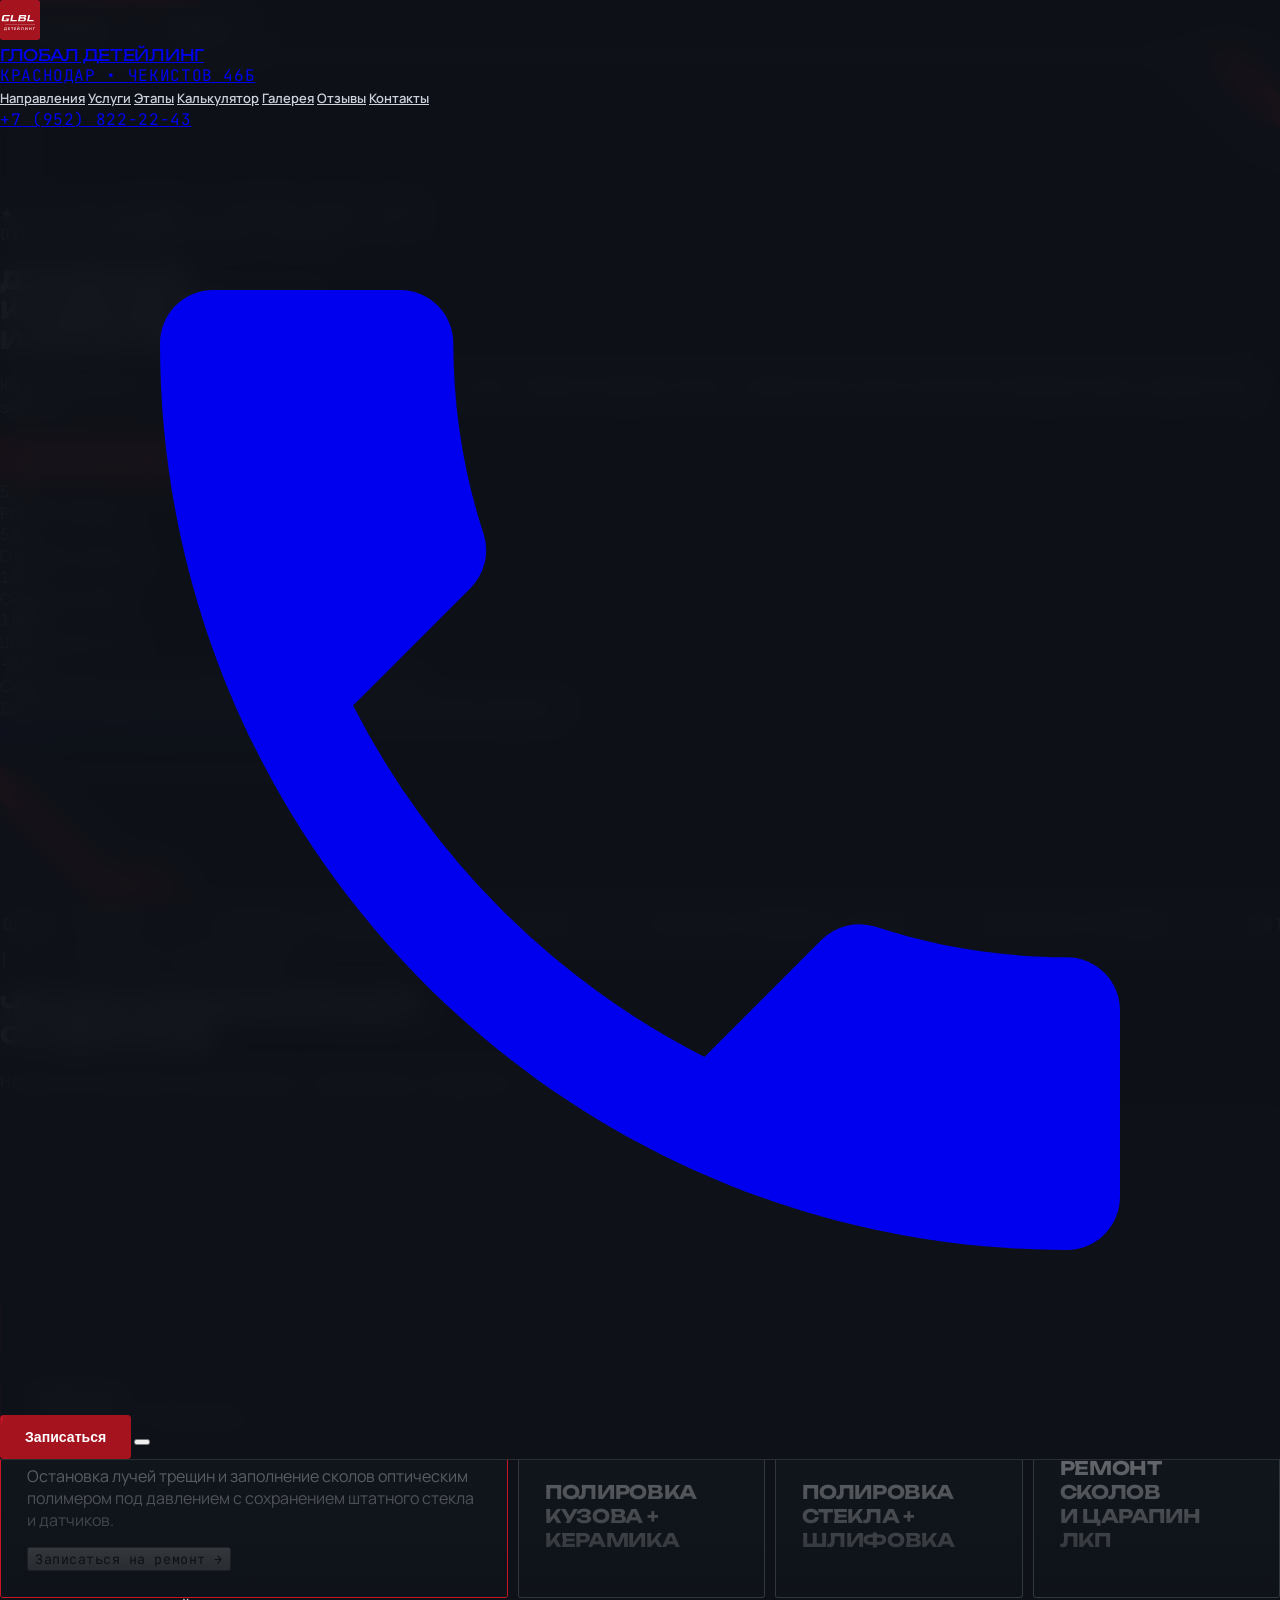
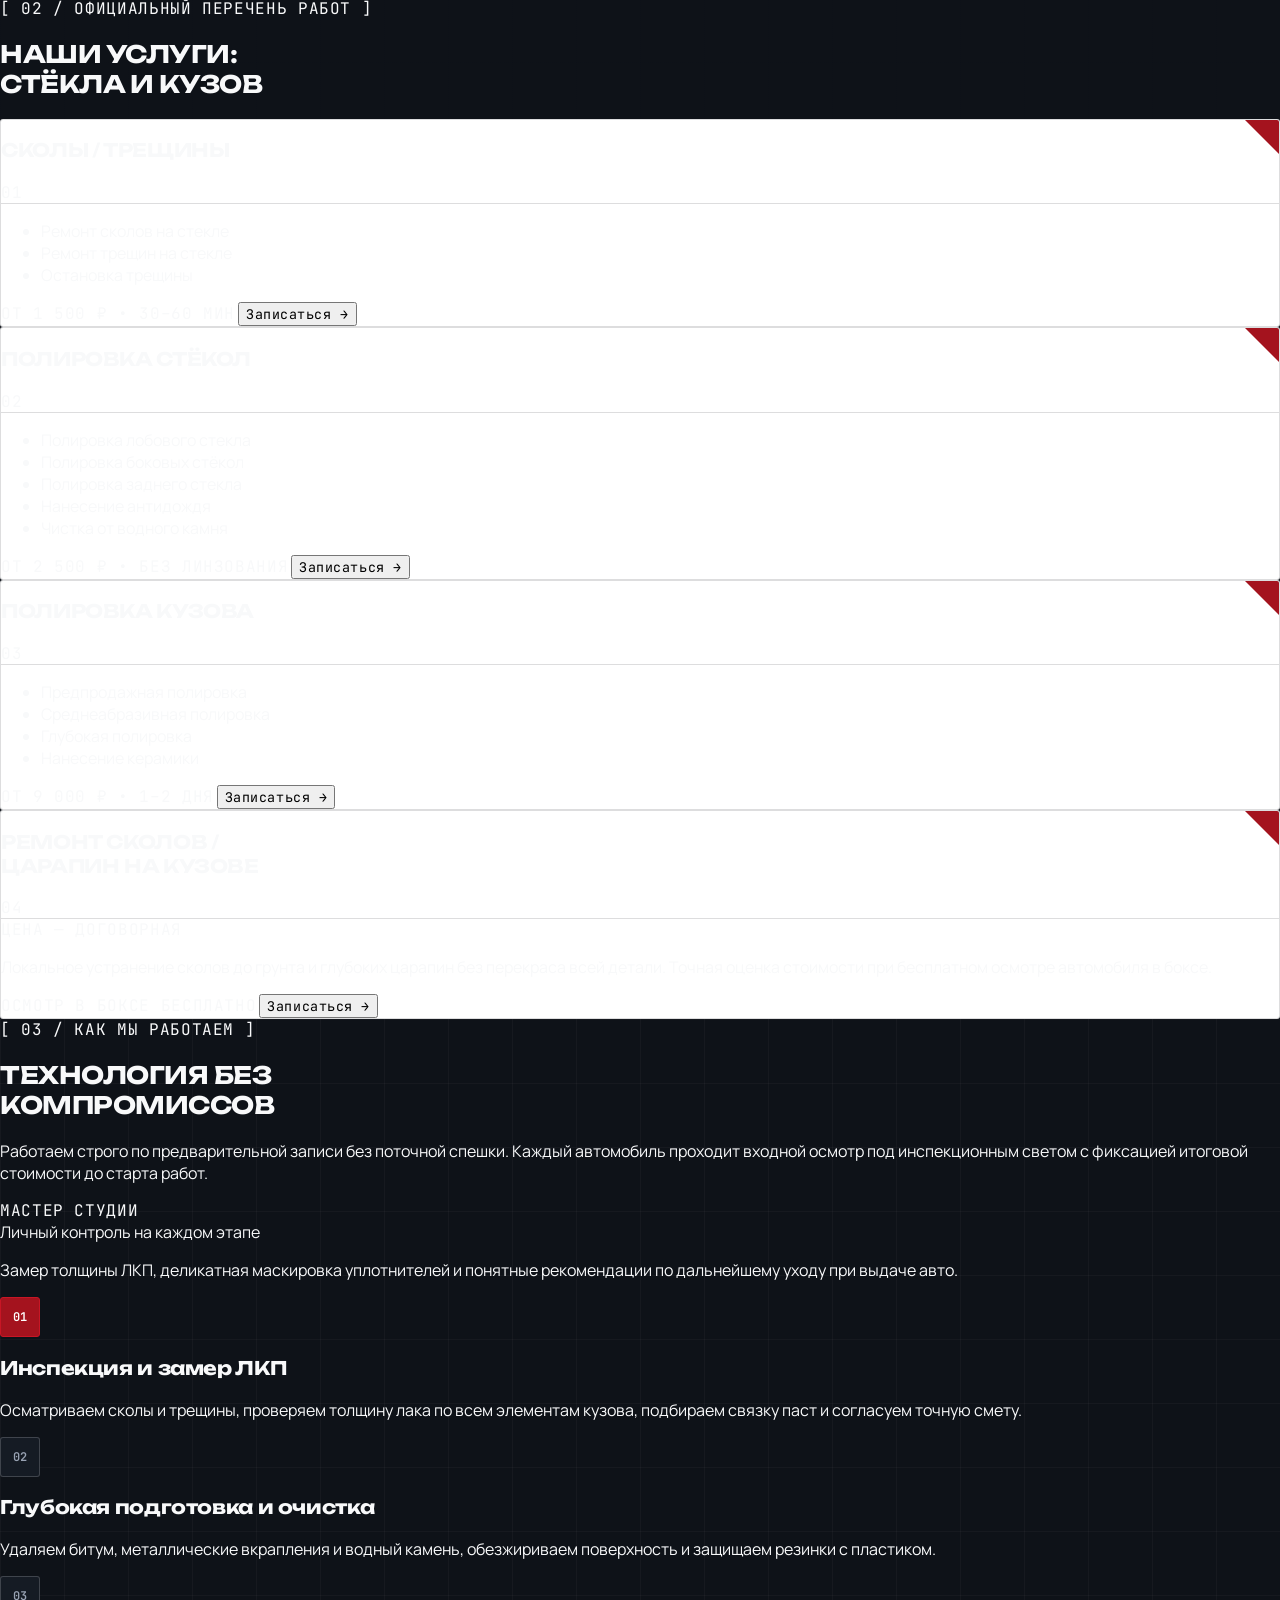
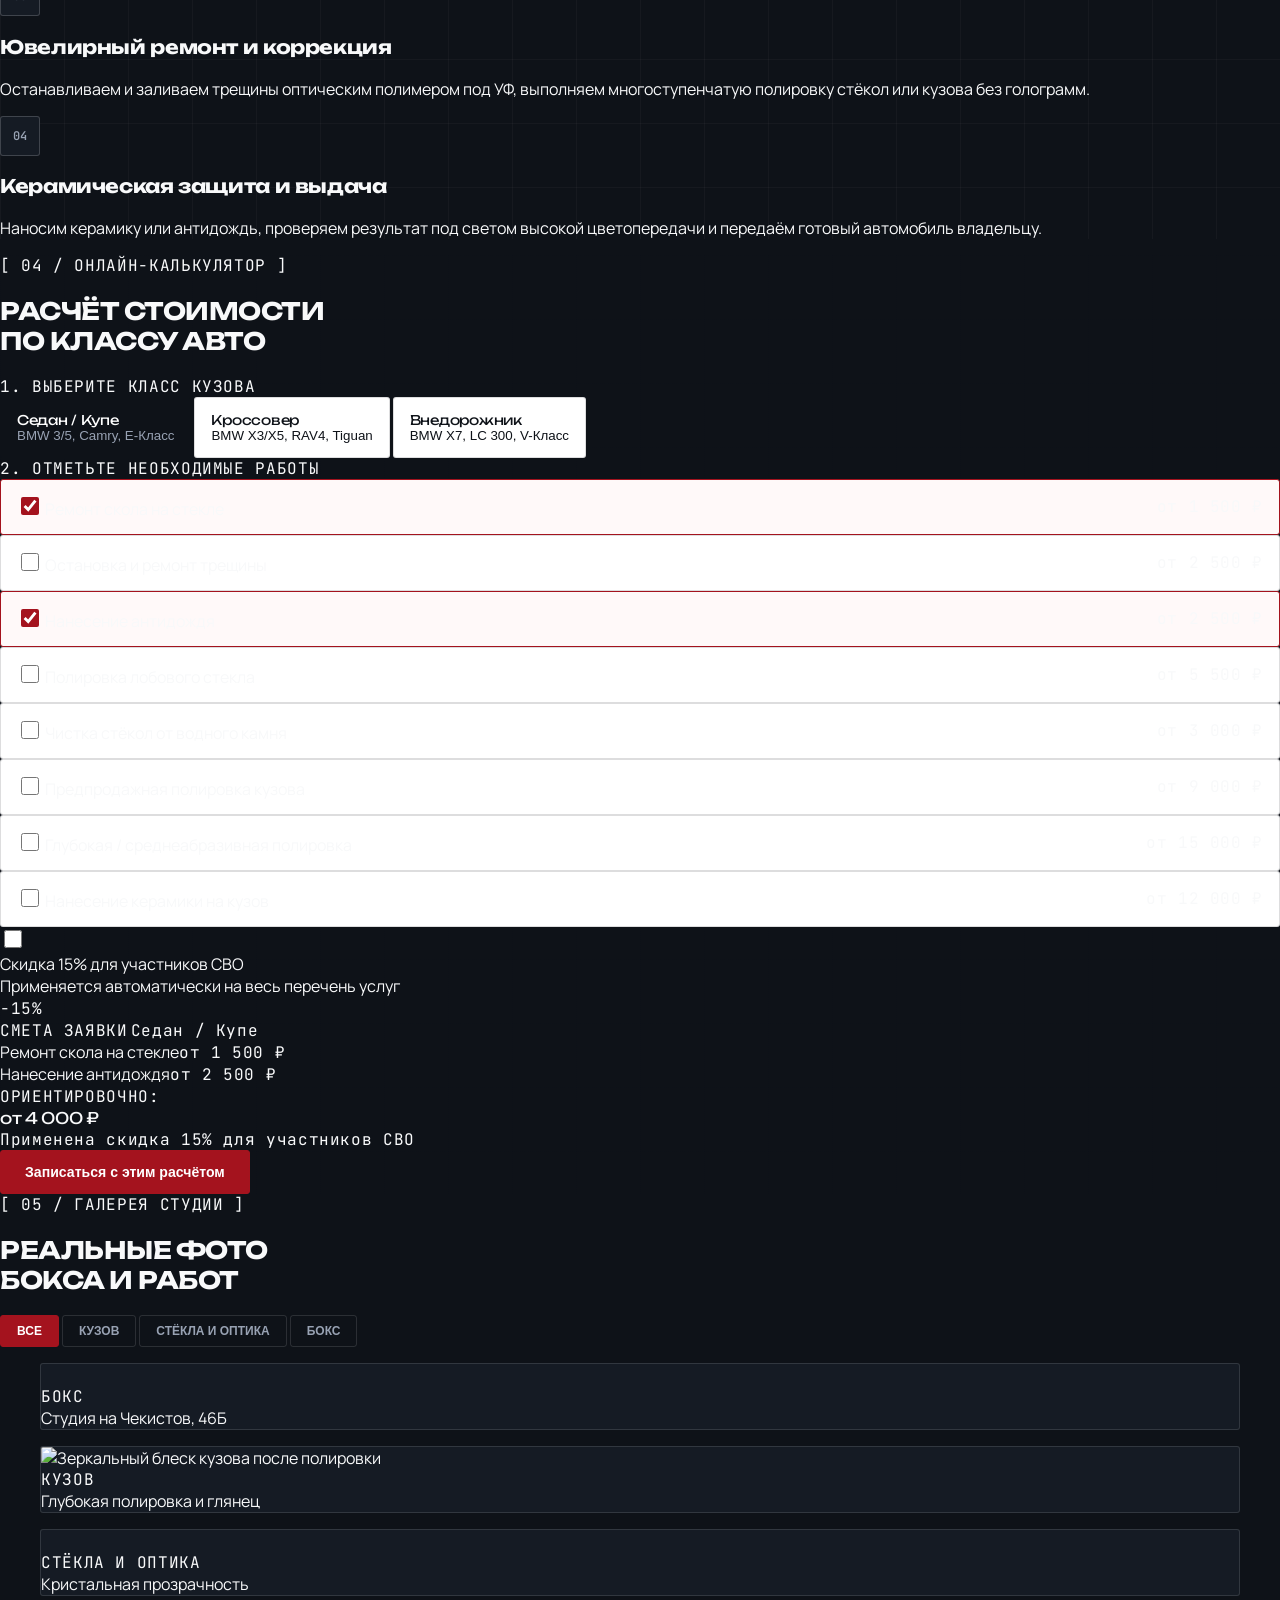
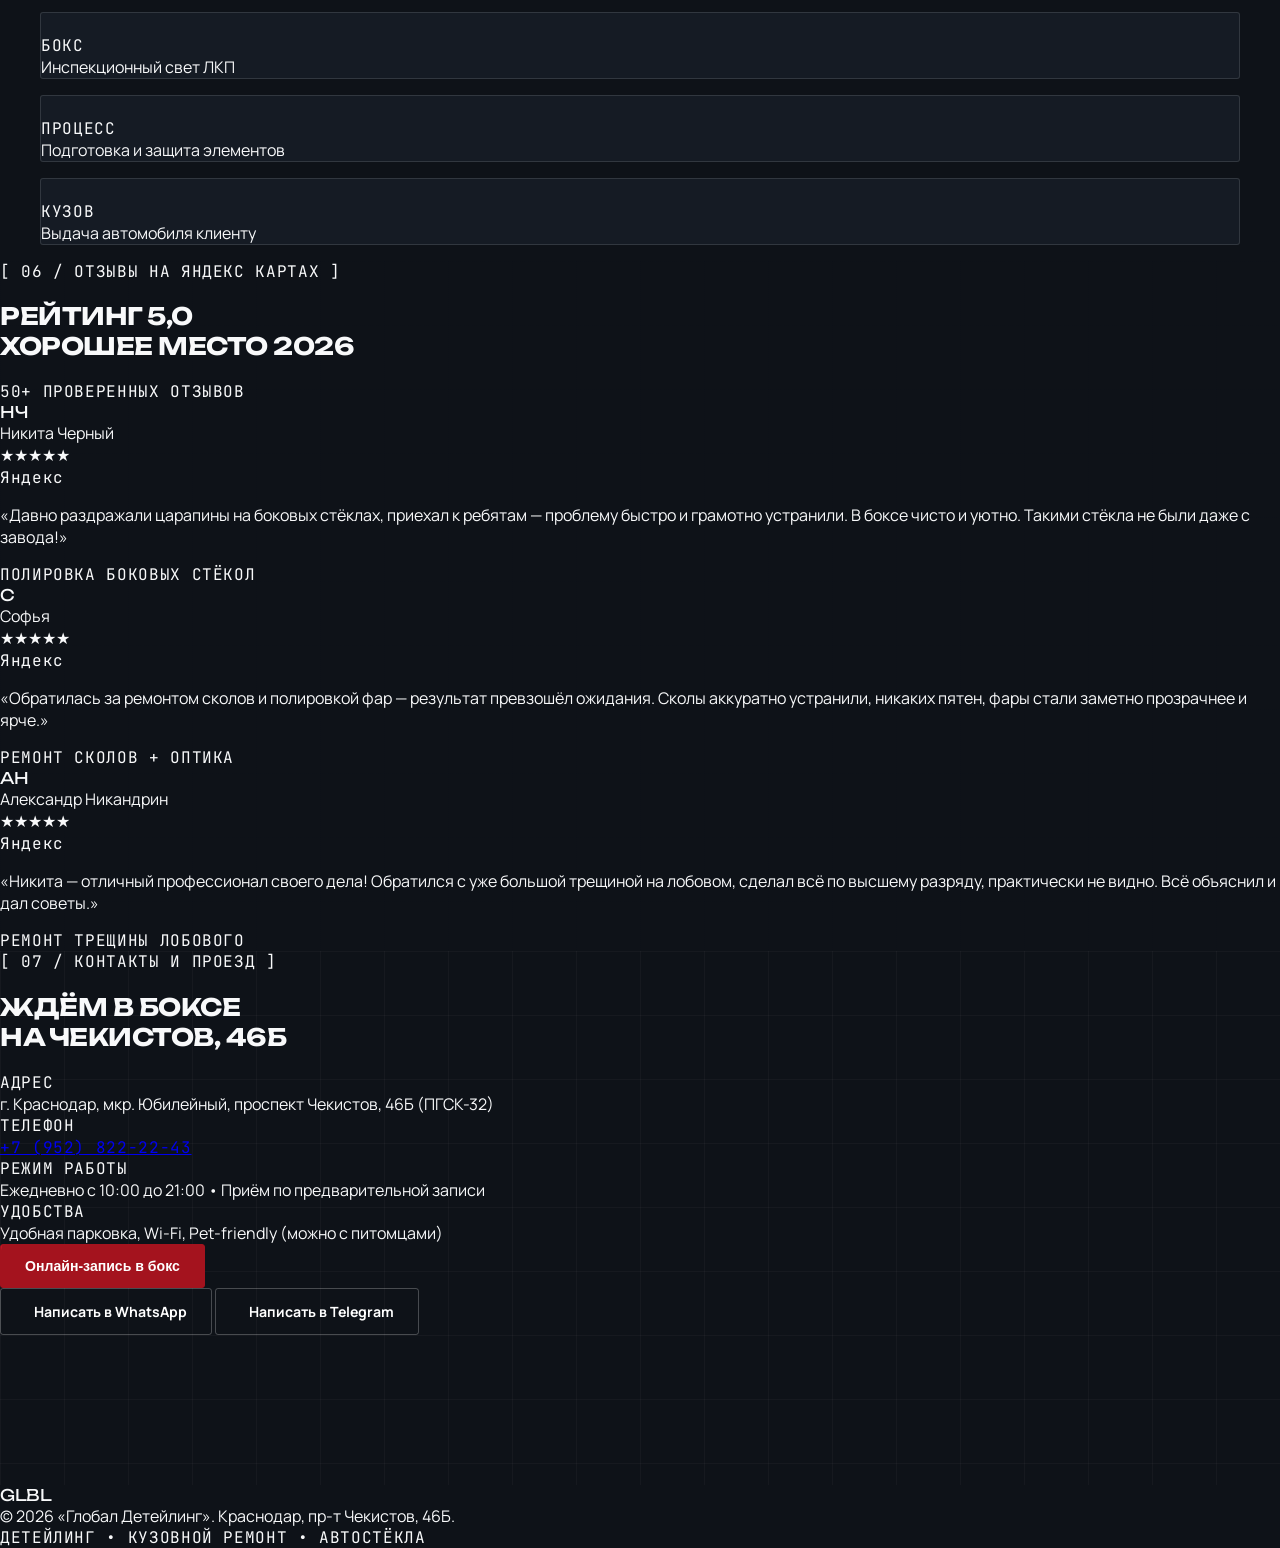
==== commit d8107fe2: "Update website from glbl (2).html" ====
--- a/index.html
+++ b/index.html
@@ -1,50 +1,42 @@
 <!DOCTYPE html>
-<html lang="ru">
+<html lang="ru" class="scroll-smooth">
 <head>
   <meta charset="UTF-8">
   <meta name="viewport" content="width=device-width, initial-scale=1.0">
-  <title>Глобал Детейлинг (GLBL) — Детейлинг, кузовной ремонт и автостёкла в Краснодаре</title>
-  <meta name="description" content="Студия «Глобал Детейлинг» (GLBL) в Краснодаре: ремонт сколов и трещин на стекле, полировка и шлифовка стёкол, антидождь, полировка кузова и нанесение керамики. Рейтинг 5,0 • Хорошее место 2026 • пр-т Чекистов, 46Б.">
-
-  <!-- Google Fonts: Unbounded, Manrope, JetBrains Mono -->
+  <title>Глобал Детейлинг (GLBL) — Детейлинг, кузовной ремонт, автостёкла в Краснодаре</title>
+  <meta name="description" content="Глобал Детейлинг в Краснодаре (пр-т Чекистов, 46Б): ремонт сколов и трещин автостёкол, полировка стёкол и кузова, нанесение керамики. Рейтинг 5,0 — Хорошее место 2026. Скидка 15% участникам СВО.">
+
+  <!-- Fonts: Unbounded (Display), Manrope (Body), JetBrains Mono (Technical accents) -->
   <link rel="preconnect" href="https://fonts.googleapis.com">
   <link rel="preconnect" href="https://fonts.gstatic.com" crossorigin>
-  <link href="https://fonts.googleapis.com/css2?family=JetBrains+Mono:wght@400;500;600&family=Manrope:wght@400;500;600;700&family=Unbounded:wght@700;800;900&display=swap" rel="stylesheet">
+  <link href="https://fonts.googleapis.com/css2?family=JetBrains+Mono:wght@400;500;600&family=Manrope:wght@400;500;600;700;800&family=Unbounded:wght@600;700;800;900&display=swap" rel="stylesheet">
 
   <!-- Tailwind CSS -->
   <script src="https://cdn.tailwindcss.com"></script>
 
   <style>
     /* ==========================================================================
-       GLBL DETAILING — ARCHITECTURAL MOTORSPORT & EDITORIAL MOTION SYSTEM
-       Strict Anti-Neon: zero blur blobs, zero neon glow, zero glassmorphism.
+       1. DESIGN TOKENS & ARCHITECTURAL BASE (ZERO NEON, FLAT CRIMSON & SLATE)
        ========================================================================== */
     :root {
       --dark-base: #0E1218;
-      --dark-elevated: #151B24;
-      --dark-border: rgba(255, 255, 255, 0.10);
-      --dark-border-strong: rgba(255, 255, 255, 0.18);
+      --dark-surface: #151B24;
+      --dark-elevated: #1C2430;
+      --dark-border: rgba(255, 255, 255, 0.12);
+      --dark-border-strong: rgba(255, 255, 255, 0.22);
 
       --light-base: #F4F3EF;
       --light-surface: #FFFFFF;
+      --light-ink: #0E1218;
+      --light-muted: #525B69;
       --light-border: rgba(14, 18, 24, 0.14);
 
       --crimson: #A4131E;
       --crimson-bright: #C81625;
-      --crimson-deep: #780D15;
-      --crimson-hairline: rgba(164, 19, 30, 0.35);
-
-      --ink-light: #F4F3EF;
-      --ink-light-muted: #98A2B3;
-      --ink-dark: #0E1218;
-      --ink-dark-muted: #525B69;
-
-      --font-display: 'Unbounded', sans-serif;
-      --font-body: 'Manrope', sans-serif;
-      --font-mono: 'JetBrains Mono', monospace;
+      --crimson-dark: #7E0D16;
 
       --ease-editorial: cubic-bezier(0.16, 1, 0.3, 1);
-      --ease-panel: cubic-bezier(0.22, 1, 0.36, 1);
+      --ease-snap: cubic-bezier(0.22, 1, 0.36, 1);
     }
 
     *, *::before, *::after {
@@ -52,144 +44,105 @@
     }
 
     html {
-      scroll-behavior: smooth;
       background-color: var(--dark-base);
-      color: var(--ink-light);
-      font-family: var(--font-body);
+      color: #F8F9FA;
+      font-family: 'Manrope', -apple-system, BlinkMacSystemFont, sans-serif;
       -webkit-font-smoothing: antialiased;
+      overflow-x: hidden;
     }
 
     body {
       margin: 0;
+      background-color: var(--dark-base);
       overflow-x: hidden;
-      background-color: var(--dark-base);
-      color: var(--ink-light);
-      line-height: 1.55;
     }
 
     .font-display {
-      font-family: var(--font-display);
-      letter-spacing: -0.025em;
+      font-family: 'Unbounded', sans-serif;
+      letter-spacing: -0.02em;
     }
 
     .font-mono-tech {
-      font-family: var(--font-mono);
+      font-family: 'JetBrains Mono', monospace;
       letter-spacing: 0.04em;
     }
 
-    /* 2px Flat Crimson Scroll Progress Hairline */
-    #scrollProgressBar {
+    /* Architectural subtle grid */
+    .bg-grid-dark {
+      background-image:
+        linear-gradient(rgba(255, 255, 255, 0.032) 1px, transparent 1px),
+        linear-gradient(90deg, rgba(255, 255, 255, 0.032) 1px, transparent 1px);
+      background-size: 64px 64px;
+    }
+
+    .bg-grid-light {
+      background-image:
+        linear-gradient(rgba(14, 18, 24, 0.045) 1px, transparent 1px),
+        linear-gradient(90deg, rgba(14, 18, 24, 0.045) 1px, transparent 1px);
+      background-size: 64px 64px;
+    }
+
+    /* ==========================================================================
+       2. SCROLL PROGRESS & FIXED HEADER + MOBILE DRAWER
+       ========================================================================== */
+    #scrollProgress {
       position: fixed;
       top: 0;
       left: 0;
       width: 100%;
-      height: 2px;
-      background-color: var(--crimson-bright);
-      transform-origin: left center;
+      height: 3px;
+      background: var(--crimson-bright);
+      transform-origin: 0 50%;
       transform: scaleX(0);
-      z-index: 1200;
+      z-index: 9999;
       pointer-events: none;
     }
 
-    /* ==========================================================================
-       1. PRELOADER DIAGONAL WIPE (0.65s)
-       ========================================================================== */
-    .glbl-preloader {
+    /* Opening Preloader Curtain */
+    .intro-curtain {
       position: fixed;
       inset: 0;
-      z-index: 2000;
-      pointer-events: none;
-      overflow: hidden;
-    }
-
-    .preloader-half {
-      position: absolute;
-      inset: -15%;
-      background-color: #0B0E14;
-      transition: transform 0.65s var(--ease-editorial);
-      will-change: transform;
-    }
-
-    .preloader-half-top {
-      clip-path: polygon(0 0, 100% 0, 100% 42%, 0 64%);
-      border-bottom: 2px solid var(--crimson-bright);
-    }
-
-    .preloader-half-bot {
-      clip-path: polygon(0 63.8%, 100% 41.8%, 100% 100%, 0 100%);
-    }
-
-    .preloader-seam {
-      position: absolute;
-      top: 53%;
-      left: -10%;
-      width: 120%;
-      height: 2px;
-      background-color: var(--crimson-bright);
-      transform: rotate(-10.5deg) scaleX(0);
-      transform-origin: left center;
-      transition: transform 0.32s var(--ease-editorial), opacity 0.25s ease;
-    }
-
-    .preloader-logo-box {
-      position: absolute;
-      inset: 0;
+      z-index: 9990;
+      background: #0B0E14;
       display: flex;
-      flex-direction: column;
       align-items: center;
       justify-content: center;
-      gap: 12px;
-      z-index: 5;
-      transition: opacity 0.28s ease, transform 0.45s var(--ease-editorial);
-    }
-
-    .glbl-preloader.is-seam-drawn .preloader-seam {
-      transform: rotate(-10.5deg) scaleX(1);
-    }
-
-    .glbl-preloader.is-exiting .preloader-half-top {
-      transform: translate3d(0, -108%, 0);
-    }
-
-    .glbl-preloader.is-exiting .preloader-half-bot {
-      transform: translate3d(0, 108%, 0);
-    }
-
-    .glbl-preloader.is-exiting .preloader-seam {
+      pointer-events: none;
+      clip-path: polygon(0 0, 100% 0, 100% 100%, 0 100%);
+      transition: clip-path 0.7s var(--ease-editorial), opacity 0.45s ease;
+    }
+
+    .intro-curtain.is-done {
+      clip-path: polygon(0 0, 100% 0, 100% 0, 0 0);
       opacity: 0;
     }
 
-    .glbl-preloader.is-exiting .preloader-logo-box {
-      opacity: 0;
-      transform: scale(0.92);
-    }
-
-    .glbl-preloader.is-done {
-      display: none;
-    }
-
-    /* ==========================================================================
-       2. FIXED HEADER & MOBILE MENU
-       ========================================================================== */
     .site-header {
       position: fixed;
       top: 0;
       left: 0;
       right: 0;
       z-index: 800;
-      background-color: rgba(14, 18, 24, 0.94);
+      background: rgba(14, 18, 24, 0.94);
+      backdrop-filter: blur(14px);
+      -webkit-backdrop-filter: blur(14px);
       border-bottom: 1px solid var(--dark-border);
-      transition: background-color 0.25s ease, border-color 0.25s ease;
+      transition: background-color 0.3s ease, border-color 0.3s ease;
+    }
+
+    .site-header.is-scrolled {
+      background: rgba(11, 14, 20, 0.98);
+      border-bottom-color: var(--dark-border-strong);
     }
 
     .nav-item {
       position: relative;
-      color: var(--ink-light-muted);
-      font-size: 0.84rem;
-      font-weight: 500;
+      font-size: 13px;
+      font-weight: 600;
+      color: #CBD2DC;
       padding: 6px 0;
-      text-decoration: none;
       transition: color 0.25s ease;
+      white-space: nowrap;
     }
 
     .nav-item::after {
@@ -198,10 +151,10 @@
       left: 0;
       bottom: 0;
       width: 100%;
-      height: 1.5px;
-      background-color: var(--crimson-bright);
+      height: 2px;
+      background: var(--crimson-bright);
       transform: scaleX(0);
-      transform-origin: right center;
+      transform-origin: right;
       transition: transform 0.35s var(--ease-editorial);
     }
 
@@ -213,108 +166,16 @@
     .nav-item:hover::after,
     .nav-item.is-active::after {
       transform: scaleX(1);
-      transform-origin: left center;
-    }
-
-    /* Magnetic Buttons with Diagonal Fill Sweep */
-    .btn-sharp {
-      position: relative;
-      overflow: hidden;
-      display: inline-flex;
-      align-items: center;
-      justify-content: center;
-      gap: 10px;
-      border-radius: 3px;
-      font-family: var(--font-body);
-      font-weight: 600;
-      font-size: 0.88rem;
-      padding: 13px 24px;
-      cursor: pointer;
-      text-decoration: none;
-      border: 1px solid transparent;
-      transition: color 0.3s ease, border-color 0.3s ease, transform 0.32s var(--ease-editorial);
-      will-change: transform;
-      white-space: nowrap;
-      isolation: isolate;
-    }
-
-    .btn-sharp > * {
-      position: relative;
-      z-index: 2;
-    }
-
-    .btn-sharp::before {
-      content: '';
-      position: absolute;
-      inset: -10%;
-      z-index: 1;
-      transform: translateX(-115%) skewX(-16deg);
-      transition: transform 0.45s var(--ease-editorial);
-    }
-
-    .btn-sharp:hover::before {
-      transform: translateX(0%) skewX(-16deg);
-    }
-
-    .btn-crimson {
-      background-color: var(--crimson);
-      color: #FFFFFF;
-      border-color: var(--crimson);
-    }
-
-    .btn-crimson::before {
-      background-color: var(--crimson-bright);
-    }
-
-    .btn-outline-dark {
-      background-color: rgba(14, 18, 24, 0.65);
-      color: #FFFFFF;
-      border-color: rgba(255, 255, 255, 0.28);
-    }
-
-    .btn-outline-dark::before {
-      background-color: #FFFFFF;
-    }
-
-    .btn-outline-dark:hover {
-      color: var(--dark-base);
-      border-color: #FFFFFF;
-    }
-
-    .btn-outline-light {
-      background-color: transparent;
-      color: var(--ink-dark);
-      border-color: rgba(14, 18, 24, 0.28);
-    }
-
-    .btn-outline-light::before {
-      background-color: var(--ink-dark);
-    }
-
-    .btn-outline-light:hover {
-      color: #FFFFFF;
-      border-color: var(--ink-dark);
-    }
-
-    .btn-dark-solid {
-      background-color: var(--dark-base);
-      color: #FFFFFF;
-      border-color: var(--dark-base);
-    }
-
-    .btn-dark-solid::before {
-      background-color: var(--crimson);
-    }
-
-    .btn-dark-solid:hover {
-      border-color: var(--crimson);
+      transform-origin: left;
     }
 
     .mobile-menu-panel {
       position: fixed;
-      top: 72px;
+      top: 64px;
       left: 0;
       right: 0;
+      max-height: calc(100vh - 64px);
+      overflow-y: auto;
       background-color: var(--dark-base);
       border-bottom: 1px solid var(--dark-border-strong);
       z-index: 790;
@@ -323,174 +184,173 @@
       pointer-events: none;
     }
 
+    @media (min-width: 768px) {
+      .mobile-menu-panel {
+        top: 72px;
+        max-height: calc(100vh - 72px);
+      }
+    }
+
     .mobile-menu-panel.is-open {
       transform: translateY(0);
       pointer-events: auto;
     }
 
+    .mobile-menu-backdrop {
+      position: fixed;
+      inset: 0;
+      background: rgba(8, 10, 15, 0.72);
+      z-index: 780;
+      opacity: 0;
+      pointer-events: none;
+      transition: opacity 0.3s ease;
+    }
+
+    .mobile-menu-backdrop.is-open {
+      opacity: 1;
+      pointer-events: auto;
+    }
+
     /* ==========================================================================
-       3. HERO STAGE (ZERO NEON, ARCHITECTURAL EDITORIAL)
-       ======================================================================== */
+       3. HERO STAGE & SIGNATURE DIAGONAL CORNER RIBBONS
+       ========================================================================== */
     .hero-section {
       position: relative;
       min-height: 100vh;
       padding-top: 96px;
-      padding-bottom: 40px;
+      padding-bottom: 52px;
+      display: flex;
+      align-items: center;
+      overflow: hidden;
       background-color: var(--dark-base);
-      overflow: hidden;
-      display: flex;
-      flex-direction: column;
-      justify-content: center;
-    }
-
-    .hero-grid-bg {
+    }
+
+    .hero-content-layer {
+      position: relative;
+      z-index: 10;
+    }
+
+    /* Architectural framing lines (inspired by official GLBL service card) */
+    .arch-frame {
       position: absolute;
       inset: 0;
       pointer-events: none;
-      z-index: 1;
-      background-image:
-        linear-gradient(rgba(255, 255, 255, 0.025) 1px, transparent 1px),
-        linear-gradient(90deg, rgba(255, 255, 255, 0.025) 1px, transparent 1px);
-      background-size: 56px 56px;
-      mask-image: linear-gradient(180deg, rgba(0, 0, 0, 0.85) 0%, rgba(0, 0, 0, 0.25) 100%);
-      -webkit-mask-image: linear-gradient(180deg, rgba(0, 0, 0, 0.85) 0%, rgba(0, 0, 0, 0.25) 100%);
-    }
-
-    .hero-content-layer {
-      position: relative;
-      z-index: 5;
-    }
-
-    /* ==========================================================================
-       4. DIAGONAL CORNER RIBBONS & SELF-DRAWING 1PX ARCHITECTURAL FRAMES
-       ========================================================================== */
+      z-index: 2;
+    }
+
     .corner-ribbon-tr {
       position: absolute;
       top: 0;
       right: 0;
-      width: clamp(180px, 24vw, 360px);
-      height: clamp(180px, 24vw, 360px);
+      width: 260px;
+      height: 260px;
       pointer-events: none;
-      z-index: 2;
-      overflow: hidden;
-    }
-
-    .corner-ribbon-tr .band-slate {
-      position: absolute;
-      inset: 0;
-      background: #151B24;
-      clip-path: polygon(28% 0, 100% 0, 100% 74%, 76% 74%, 28% 20%);
-      transform: translate3d(35%, -35%, 0);
-      transition: transform 0.9s var(--ease-editorial);
-    }
-
-    .corner-ribbon-tr .band-crimson-deep {
-      position: absolute;
-      inset: 0;
-      background: var(--crimson-deep);
-      clip-path: polygon(34% 12%, 72% 12%, 62% 24%, 44% 24%);
-      transform: translate3d(40%, -40%, 0);
-      transition: transform 0.95s var(--ease-editorial) 0.08s;
-    }
-
-    .corner-ribbon-tr .band-crimson {
-      position: absolute;
-      inset: 0;
-      background: var(--crimson-bright);
-      clip-path: polygon(62% 12%, 76% 12%, 100% 42%, 100% 58%, 68% 20%);
-      transform: translate3d(45%, -45%, 0);
-      transition: transform 1s var(--ease-editorial) 0.14s;
+      z-index: 3;
     }
 
     .corner-ribbon-bl {
       position: absolute;
       bottom: 0;
       left: 0;
-      width: clamp(170px, 22vw, 340px);
-      height: clamp(170px, 22vw, 340px);
+      width: 240px;
+      height: 240px;
       pointer-events: none;
+      z-index: 3;
+    }
+
+    .draw-line {
+      stroke-dasharray: 1200;
+      stroke-dashoffset: 1200;
+      transition: stroke-dashoffset 1.3s var(--ease-editorial);
+    }
+
+    .is-revealed .draw-line,
+    .draw-line.is-drawn {
+      stroke-dashoffset: 0;
+    }
+
+    /* ==========================================================================
+       4. BUTTONS (SHARP, EDITORIAL, DIAGONAL WIPE MOTION)
+       ========================================================================== */
+    .btn-sharp {
+      position: relative;
+      display: inline-flex;
+      align-items: center;
+      justify-content: center;
+      gap: 9px;
+      padding: 13px 24px;
+      font-size: 0.88rem;
+      font-weight: 700;
+      border-radius: 3px;
+      cursor: pointer;
+      overflow: hidden;
+      text-decoration: none;
+      transition: transform 0.28s var(--ease-editorial), border-color 0.25s ease, color 0.25s ease, background-color 0.25s ease;
+      white-space: nowrap;
+      border: 1px solid transparent;
+    }
+
+    .btn-sharp > * {
+      position: relative;
       z-index: 2;
-      overflow: hidden;
-    }
-
-    .corner-ribbon-bl .band-slate {
+    }
+
+    .btn-crimson {
+      background-color: var(--crimson);
+      color: #FFFFFF;
+      border-color: var(--crimson);
+    }
+
+    .btn-crimson::before {
+      content: '';
       position: absolute;
       inset: 0;
-      background: #151B24;
-      clip-path: polygon(0 46%, 54% 100%, 0 100%);
-      transform: translate3d(-35%, 35%, 0);
-      transition: transform 0.9s var(--ease-editorial);
-    }
-
-    .corner-ribbon-bl .band-crimson {
-      position: absolute;
-      inset: 0;
-      background: var(--crimson-bright);
-      clip-path: polygon(0 30%, 62% 100%, 48% 100%, 0 46%);
-      transform: translate3d(-45%, 45%, 0);
-      transition: transform 1s var(--ease-editorial) 0.1s;
-    }
-
-    .corner-ribbon-bl .band-crimson-deep {
-      position: absolute;
-      inset: 0;
-      background: var(--crimson-deep);
-      clip-path: polygon(34% 84%, 72% 84%, 82% 100%, 46% 100%);
-      transform: translate3d(-40%, 40%, 0);
-      transition: transform 0.95s var(--ease-editorial) 0.16s;
-    }
-
-    .arch-drawn .band-slate,
-    .arch-drawn .band-crimson,
-    .arch-drawn .band-crimson-deep {
-      transform: translate3d(0, 0, 0);
-    }
-
-    /* Self-Drawing 1px Architectural Hairlines */
-    .arch-frame {
-      position: absolute;
-      pointer-events: none;
-      z-index: 3;
-    }
-
-    .arch-line-h {
-      position: absolute;
-      height: 1px;
-      background: var(--crimson-hairline);
-      transform: scaleX(0);
-      transition: transform 1.1s var(--ease-editorial);
-    }
-
-    .arch-line-v {
-      position: absolute;
-      width: 1px;
-      background: var(--crimson-hairline);
-      transform: scaleY(0);
-      transition: transform 1.1s var(--ease-editorial);
-    }
-
-    .arch-drawn .arch-line-h {
-      transform: scaleX(1);
-    }
-
-    .arch-drawn .arch-line-v {
-      transform: scaleY(1);
+      background-color: var(--crimson-bright);
+      transform: translateX(-102%) skewX(-14deg);
+      transform-origin: left;
+      transition: transform 0.4s var(--ease-editorial);
+      z-index: 1;
+    }
+
+    .btn-crimson:hover::before {
+      transform: translateX(0) skewX(0deg);
+    }
+
+    .btn-outline-dark {
+      background-color: transparent;
+      color: #FFFFFF;
+      border-color: rgba(255, 255, 255, 0.24);
+    }
+
+    .btn-outline-dark:hover {
+      background-color: rgba(255, 255, 255, 0.08);
+      border-color: #FFFFFF;
+    }
+
+    .btn-outline-light {
+      background-color: transparent;
+      color: var(--light-ink);
+      border-color: rgba(14, 18, 24, 0.24);
+    }
+
+    .btn-outline-light:hover {
+      background-color: var(--light-ink);
+      color: #FFFFFF;
+      border-color: var(--light-ink);
     }
 
     /* ==========================================================================
-       5. SPLIT-LINE MASK REVEAL & STAGGER CHOREOGRAPHY
+       5. MOTION REVEALS, MASKED LINES & DIVIDERS
        ========================================================================== */
     .mask-line {
       display: block;
       overflow: hidden;
-      padding-bottom: 0.06em;
     }
 
     .mask-line-inner {
       display: block;
-      transform: translateY(110%);
-      transition: transform 0.9s var(--ease-editorial);
-      will-change: transform;
+      transform: translateY(108%);
+      transition: transform 0.85s var(--ease-editorial);
     }
 
     .is-revealed .mask-line-inner {
@@ -499,8 +359,8 @@
 
     .fade-rise {
       opacity: 0;
-      transform: translateY(24px);
-      transition: opacity 0.75s var(--ease-editorial), transform 0.75s var(--ease-editorial);
+      transform: translateY(22px);
+      transition: opacity 0.65s var(--ease-editorial), transform 0.65s var(--ease-editorial);
     }
 
     .fade-rise.is-revealed {
@@ -508,11 +368,22 @@
       transform: translateY(0);
     }
 
-    /* Staggered Service List Items & Animated Dividers */
+    .divider-draw {
+      height: 1px;
+      background: rgba(14, 18, 24, 0.14);
+      transform: scaleX(0);
+      transform-origin: left;
+      transition: transform 0.85s var(--ease-editorial);
+    }
+
+    .is-revealed .divider-draw {
+      transform: scaleX(1);
+    }
+
     .service-list-item {
       opacity: 0;
-      transform: translateX(-12px);
-      transition: opacity 0.55s var(--ease-editorial), transform 0.55s var(--ease-editorial);
+      transform: translateX(-10px);
+      transition: opacity 0.45s var(--ease-editorial), transform 0.45s var(--ease-editorial);
     }
 
     .is-revealed .service-list-item {
@@ -520,187 +391,126 @@
       transform: translateX(0);
     }
 
-    .divider-draw {
-      height: 1px;
-      background-color: rgba(14, 18, 24, 0.12);
-      transform: scaleX(0);
-      transform-origin: left center;
-      transition: transform 0.8s var(--ease-editorial);
-    }
-
-    .is-revealed .divider-draw {
-      transform: scaleX(1);
-    }
-
     /* ==========================================================================
-       6. DUAL SCROLL-VELOCITY MARQUEE
+       6. DUAL SCROLL-REACTIVE MARQUEE
        ========================================================================== */
-    .marquee-wrapper {
+    .marquee-strip {
+      border-top: 1px solid var(--dark-border);
+      border-bottom: 1px solid var(--dark-border);
+      background: #111620;
       overflow: hidden;
       user-select: none;
-      border-top: 1px solid var(--dark-border);
-      border-bottom: 1px solid var(--dark-border);
-    }
-
-    .marquee-row {
+    }
+
+    .marquee-track {
       display: flex;
       width: max-content;
       will-change: transform;
     }
 
-    .marquee-strip-dark {
-      background-color: var(--dark-elevated);
-      color: #E2E6EE;
-      border-bottom: 1px solid var(--dark-border);
-    }
-
-    .marquee-strip-crimson {
-      background-color: var(--crimson);
-      color: #FFFFFF;
-    }
-
     .marquee-chunk {
       display: flex;
       align-items: center;
-      gap: 32px;
+      gap: 30px;
       padding: 13px 16px;
-      flex-shrink: 0;
-    }
-
-    .marquee-sq {
-      width: 5px;
-      height: 5px;
-      background-color: currentColor;
-      opacity: 0.7;
-      flex-shrink: 0;
+      white-space: nowrap;
     }
 
     /* ==========================================================================
-       7. 4-COLUMN KINETIC EXPANDING SHOWCASE
+       7. 4-PANEL EXPANDING SHOWCASE (GLBL BANNER INSPIRED)
        ========================================================================== */
     .showcase-grid {
       display: flex;
-      width: 100%;
-      height: 580px;
-      border-top: 1px solid var(--dark-border);
-      border-bottom: 1px solid var(--dark-border);
-      background-color: #0B0E14;
+      flex-direction: column;
+      gap: 10px;
+    }
+
+    @media (min-width: 1024px) {
+      .showcase-grid {
+        flex-direction: row;
+        height: 490px;
+        gap: 10px;
+      }
     }
 
     .showcase-panel {
       position: relative;
       flex: 1 1 0%;
-      min-width: 0;
+      min-height: 170px;
+      border: 1px solid var(--dark-border);
+      border-radius: 3px;
       overflow: hidden;
-      cursor: pointer;
-      border-right: 1px solid var(--dark-border);
-      transition: flex 0.75s var(--ease-panel);
+      background: var(--dark-surface);
+      padding: 26px;
       display: flex;
       flex-direction: column;
       justify-content: space-between;
-      padding: 28px;
-      background-color: var(--dark-elevated);
-    }
-
-    .showcase-panel:last-child {
-      border-right: none;
+      cursor: pointer;
+      transition: flex-grow 0.6s var(--ease-editorial), border-color 0.3s ease, min-height 0.45s var(--ease-editorial);
     }
 
     .showcase-panel.is-expanded {
-      flex: 2.55 1 0%;
-    }
-
-    .showcase-panel-img {
+      flex-grow: 2.35;
+      border-color: var(--crimson-bright);
+      min-height: 310px;
+    }
+
+    .showcase-bg {
       position: absolute;
       inset: 0;
       width: 100%;
       height: 100%;
       object-fit: cover;
-      filter: brightness(0.42) contrast(1.08) saturate(0.82);
-      transform: scale(1.06);
-      transition: transform 0.9s var(--ease-panel), filter 0.6s ease;
-    }
-
-    .showcase-panel.is-expanded .showcase-panel-img,
-    .showcase-panel:hover .showcase-panel-img {
+      opacity: 0.32;
+      filter: saturate(0.75) contrast(1.06);
+      transform: scale(1.04);
+      transition: transform 0.7s var(--ease-editorial), opacity 0.45s ease, filter 0.45s ease;
+      pointer-events: none;
+    }
+
+    .showcase-panel.is-expanded .showcase-bg,
+    .showcase-panel:hover .showcase-bg {
+      opacity: 0.52;
+      filter: saturate(0.95) contrast(1.06);
       transform: scale(1.0);
-      filter: brightness(0.60) contrast(1.1) saturate(0.95);
-    }
-
-    .showcase-panel-scrim {
+    }
+
+    .showcase-scrim {
       position: absolute;
       inset: 0;
-      background: linear-gradient(180deg, rgba(14, 18, 24, 0.6) 0%, rgba(14, 18, 24, 0.25) 45%, rgba(14, 18, 24, 0.94) 100%);
+      background: linear-gradient(180deg, rgba(14, 18, 24, 0.76) 0%, rgba(14, 18, 24, 0.35) 45%, rgba(14, 18, 24, 0.94) 100%);
       pointer-events: none;
-    }
-
-    .showcase-bottom-bar {
-      position: absolute;
-      bottom: 0;
-      left: 0;
-      right: 0;
-      height: 3px;
-      background-color: var(--crimson-bright);
-      transform: scaleX(0);
-      transform-origin: left center;
-      transition: transform 0.65s var(--ease-editorial);
-      z-index: 6;
-    }
-
-    .showcase-panel.is-expanded .showcase-bottom-bar {
-      transform: scaleX(1);
     }
 
     .showcase-details {
       max-height: 0;
       opacity: 0;
       overflow: hidden;
-      transform: translateY(14px);
-      transition: max-height 0.6s var(--ease-panel), opacity 0.45s ease, transform 0.55s var(--ease-editorial);
+      transition: max-height 0.45s var(--ease-editorial), opacity 0.35s ease, margin-top 0.35s ease;
     }
 
     .showcase-panel.is-expanded .showcase-details {
-      max-height: 230px;
+      max-height: 170px;
       opacity: 1;
-      transform: translateY(0);
-    }
-
-    @media (max-width: 1024px) {
-      .showcase-grid {
-        flex-direction: column;
-        height: auto;
-      }
-
-      .showcase-panel {
-        flex: none;
-        min-height: 165px;
-        border-right: none;
-        border-bottom: 1px solid var(--dark-border);
-        transition: min-height 0.55s var(--ease-panel);
-      }
-
-      .showcase-panel.is-expanded {
-        flex: none;
-        min-height: 330px;
-      }
+      margin-top: 12px;
     }
 
     /* ==========================================================================
-       8. SERVICE CARDS — SUBTLE 3D TILT + STUDIO SHEEN SWEEP
+       8. TILT SERVICE CARDS (CRISP ARCHITECTURAL PAPER)
        ========================================================================== */
     .tilt-card {
       position: relative;
-      background-color: #FFFFFF;
+      background: var(--light-surface);
       border: 1px solid var(--light-border);
       border-radius: 3px;
+      overflow: hidden;
       transform-style: preserve-3d;
-      transition: transform 0.45s var(--ease-editorial), border-color 0.25s ease;
-      overflow: hidden;
-      will-change: transform;
+      transition: transform 0.22s ease-out, border-color 0.25s ease, box-shadow 0.3s ease;
     }
 
     .tilt-card:hover {
-      border-color: rgba(164, 19, 30, 0.45);
+      border-color: var(--crimson);
+      box-shadow: 0 18px 40px rgba(14, 18, 24, 0.08);
     }
 
     .tilt-card-sheen {
@@ -708,116 +518,96 @@
       inset: 0;
       pointer-events: none;
       opacity: 0;
-      transition: opacity 0.35s ease;
-      background: linear-gradient(125deg, transparent 20%, rgba(255, 255, 255, 0.72) 48%, rgba(164, 19, 30, 0.05) 54%, transparent 76%);
-      transform: translateX(-100%);
+      transition: opacity 0.25s ease;
+      background: radial-gradient(360px circle at var(--mx, 50%) var(--my, 50%), rgba(164, 19, 30, 0.08), transparent 65%);
     }
 
     .tilt-card:hover .tilt-card-sheen {
       opacity: 1;
     }
 
-    /* Mini diagonal corner accent inside each card */
     .card-corner-cut {
       position: absolute;
       top: 0;
       right: 0;
-      width: 44px;
-      height: 44px;
-      pointer-events: none;
-    }
-
-    .card-corner-cut::before {
-      content: '';
-      position: absolute;
-      inset: 0;
-      background: #151B24;
-      clip-path: polygon(35% 0, 100% 0, 100% 65%);
-    }
-
-    .card-corner-cut::after {
-      content: '';
-      position: absolute;
-      inset: 0;
-      background: var(--crimson-bright);
-      clip-path: polygon(16% 0, 35% 0, 100% 65%, 100% 84%);
-    }
-
-    /* ==========================================================================
-       9. SCROLL-PROGRESS PROCESS TIMELINE
-       ========================================================================== */
-    .timeline-track-bg {
-      position: absolute;
-      background-color: rgba(14, 18, 24, 0.14);
-    }
-
-    .timeline-track-fill {
-      position: absolute;
-      background-color: var(--crimson-bright);
-      transform-origin: left top;
-      will-change: transform;
-    }
-
-    .process-step-card {
-      border: 1px solid var(--light-border);
-      background-color: #FFFFFF;
-      border-radius: 3px;
-      transition: border-color 0.35s ease, transform 0.45s var(--ease-editorial);
-    }
-
-    .process-step-card.is-step-active {
-      border-color: var(--crimson);
-      transform: translateY(-4px);
-    }
-
-    .process-step-badge {
       width: 34px;
       height: 34px;
-      border-radius: 2px;
-      border: 1px solid rgba(14, 18, 24, 0.25);
-      background-color: #FFFFFF;
-      color: var(--ink-dark);
-      font-family: var(--font-mono);
-      font-size: 12px;
-      font-weight: 600;
+      background: linear-gradient(225deg, var(--crimson) 0%, var(--crimson) 49%, transparent 51%);
+      pointer-events: none;
+    }
+
+    /* ==========================================================================
+       9. SCROLL-LINKED PROCESS TIMELINE
+       ========================================================================== */
+    .process-rail-track {
+      position: absolute;
+      left: 19px;
+      top: 12px;
+      bottom: 12px;
+      width: 2px;
+      background: rgba(255, 255, 255, 0.1);
+    }
+
+    .process-rail-fill {
+      width: 100%;
+      height: 100%;
+      background: var(--crimson-bright);
+      transform-origin: top;
+      transform: scaleY(0);
+      transition: transform 0.18s linear;
+    }
+
+    .process-step-dot {
+      width: 40px;
+      height: 40px;
+      border-radius: 3px;
+      background: var(--dark-surface);
+      border: 1px solid rgba(255, 255, 255, 0.18);
       display: flex;
       align-items: center;
       justify-content: center;
-      transition: background-color 0.35s ease, color 0.35s ease, border-color 0.35s ease;
-    }
-
-    .process-step-card.is-step-active .process-step-badge {
-      background-color: var(--crimson);
-      border-color: var(--crimson);
+      font-family: 'JetBrains Mono', monospace;
+      font-size: 12px;
+      font-weight: 600;
+      color: #98A2B3;
+      transition: background-color 0.3s ease, border-color 0.3s ease, color 0.3s ease;
+      position: relative;
+      z-index: 2;
+      flex-shrink: 0;
+    }
+
+    .process-step.is-active .process-step-dot {
+      background: var(--crimson);
+      border-color: var(--crimson-bright);
       color: #FFFFFF;
     }
 
     /* ==========================================================================
-       11. CALCULATOR & GALLERY FILTERING
+       10. CALCULATOR CONTROLS
        ========================================================================== */
-    .calc-class-btn {
+    .class-btn {
       border: 1px solid var(--light-border);
-      background: #FFFFFF;
-      color: var(--ink-dark);
+      background: var(--light-surface);
+      color: var(--light-ink);
       border-radius: 3px;
-      padding: 16px;
+      padding: 14px 16px;
       text-align: left;
       cursor: pointer;
-      transition: border-color 0.25s ease, background-color 0.25s ease, color 0.25s ease;
-    }
-
-    .calc-class-btn:hover {
-      border-color: var(--ink-dark);
-    }
-
-    .calc-class-btn.is-active {
+      transition: border-color 0.2s ease, background-color 0.2s ease, color 0.2s ease;
+    }
+
+    .class-btn:hover {
+      border-color: rgba(14, 18, 24, 0.45);
+    }
+
+    .class-btn.is-active {
       background: var(--dark-base);
       border-color: var(--dark-base);
       color: #FFFFFF;
     }
 
-    .calc-class-btn.is-active .calc-class-sub {
-      color: var(--ink-light-muted);
+    .class-btn.is-active .class-sub {
+      color: #98A2B3;
     }
 
     .calc-service-row {
@@ -826,7 +616,7 @@
       justify-content: space-between;
       gap: 14px;
       padding: 14px 16px;
-      background: #FFFFFF;
+      background: var(--light-surface);
       border: 1px solid var(--light-border);
       border-radius: 3px;
       cursor: pointer;
@@ -834,12 +624,12 @@
     }
 
     .calc-service-row:hover {
-      border-color: rgba(14, 18, 24, 0.42);
-    }
-
-    .calc-service-row:has(input:checked) {
+      border-color: rgba(164, 19, 30, 0.45);
+    }
+
+    .calc-service-row.is-checked {
       border-color: var(--crimson);
-      background-color: #FCF6F6;
+      background: #FFF9F9;
     }
 
     .calc-checkbox {
@@ -850,51 +640,82 @@
       flex-shrink: 0;
     }
 
-    /* Gallery Filter Buttons & Smooth Item Transitions */
-    .filter-tab-btn {
-      font-family: var(--font-mono);
-      font-size: 11px;
+    /* ==========================================================================
+       11. GALLERY, LIGHTBOX & BOOKING DRAWER
+       ========================================================================== */
+    .filter-pill {
+      padding: 8px 16px;
+      font-size: 12px;
+      font-weight: 700;
       text-transform: uppercase;
-      padding: 8px 14px;
-      border: 1px solid var(--dark-border-strong);
       border-radius: 3px;
+      border: 1px solid var(--dark-border);
       background: transparent;
-      color: var(--ink-light-muted);
+      color: #98A2B3;
       cursor: pointer;
-      transition: background-color 0.25s ease, color 0.25s ease, border-color 0.25s ease;
-    }
-
-    .filter-tab-btn:hover {
-      border-color: #FFFFFF;
+      transition: all 0.25s ease;
+    }
+
+    .filter-pill:hover {
       color: #FFFFFF;
-    }
-
-    .filter-tab-btn.is-active {
-      background-color: var(--crimson);
-      border-color: var(--crimson-bright);
+      border-color: rgba(255, 255, 255, 0.35);
+    }
+
+    .filter-pill.is-active {
+      background: var(--crimson);
+      border-color: var(--crimson);
       color: #FFFFFF;
     }
 
-    .gallery-item {
-      transition: opacity 0.35s var(--ease-editorial), transform 0.45s var(--ease-editorial), border-color 0.25s ease;
-    }
-
-    .gallery-item.is-filtering-out {
+    .gallery-card {
+      position: relative;
+      overflow: hidden;
+      border: 1px solid var(--dark-border);
+      border-radius: 3px;
+      background: var(--dark-surface);
+      cursor: pointer;
+    }
+
+    .gallery-card img {
+      width: 100%;
+      height: 100%;
+      object-fit: cover;
+      transition: transform 0.65s var(--ease-editorial);
+    }
+
+    .gallery-card:hover img {
+      transform: scale(1.06);
+    }
+
+    /* Lightbox */
+    .lightbox-overlay {
+      position: fixed;
+      inset: 0;
+      background: rgba(8, 10, 15, 0.94);
+      z-index: 2000;
+      display: flex;
+      align-items: center;
+      justify-content: center;
+      padding: 20px;
       opacity: 0;
-      transform: scale(0.96) translateY(8px);
-    }
-
-    /* ==========================================================================
-       12. SLIDE-OVER BOOKING DRAWER & LIGHTBOX
-       ========================================================================== */
+      pointer-events: none;
+      transition: opacity 0.3s ease;
+    }
+
+    .lightbox-overlay.is-open {
+      opacity: 1;
+      pointer-events: auto;
+    }
+
+    /* Slide-over Booking Drawer */
     .drawer-backdrop {
       position: fixed;
       inset: 0;
-      background: rgba(10, 13, 18, 0.78);
-      z-index: 900;
+      background: rgba(8, 10, 15, 0.72);
+      z-index: 1500;
       opacity: 0;
       pointer-events: none;
-      transition: opacity 0.35s ease;
+      transition: opacity 0.32s ease;
     }
 
     .drawer-backdrop.is-open {
@@ -908,81 +729,37 @@
       right: 0;
       bottom: 0;
       width: 100%;
-      max-width: 520px;
-      background: var(--light-base);
-      color: var(--ink-dark);
-      z-index: 950;
+      max-width: 500px;
+      background: #0E1218;
+      border-left: 1px solid var(--dark-border-strong);
+      z-index: 1600;
       transform: translateX(100%);
-      transition: transform 0.5s var(--ease-editorial);
+      transition: transform 0.45s var(--ease-editorial);
       display: flex;
       flex-direction: column;
-      border-left: 2px solid var(--crimson);
     }
 
     .booking-drawer.is-open {
       transform: translateX(0);
     }
 
-    .drawer-input {
-      width: 100%;
-      background: #FFFFFF;
-      border: 1px solid rgba(14, 18, 24, 0.22);
+    .slot-chip {
+      padding: 8px 12px;
+      font-size: 12px;
+      font-family: 'JetBrains Mono', monospace;
+      border: 1px solid var(--dark-border);
+      background: var(--dark-surface);
+      color: #CBD2DC;
       border-radius: 3px;
-      padding: 11px 14px;
-      font-family: var(--font-body);
-      font-size: 0.92rem;
-      color: var(--ink-dark);
-      outline: none;
-      transition: border-color 0.2s ease;
-    }
-
-    .drawer-input:focus {
-      border-color: var(--crimson);
-    }
-
-    .slot-chip {
-      border: 1px solid rgba(14, 18, 24, 0.22);
-      background: #FFFFFF;
-      color: var(--ink-dark);
-      border-radius: 3px;
-      padding: 8px 13px;
-      font-family: var(--font-mono);
-      font-size: 0.82rem;
       cursor: pointer;
-      transition: background-color 0.2s ease, color 0.2s ease, border-color 0.2s ease;
-    }
-
+      transition: all 0.2s ease;
+    }
+
+    .slot-chip.is-active,
     .slot-chip:hover {
-      border-color: var(--ink-dark);
-    }
-
-    .slot-chip.is-active {
       background: var(--crimson);
-      border-color: var(--crimson);
+      border-color: var(--crimson-bright);
       color: #FFFFFF;
-    }
-
-    .lightbox-overlay {
-      position: fixed;
-      inset: 0;
-      background: rgba(10, 13, 18, 0.95);
-      z-index: 980;
-      display: flex;
-      align-items: center;
-      justify-content: center;
-      padding: 24px;
-      opacity: 0;
-      pointer-events: none;
-      transition: opacity 0.28s ease;
-    }
-
-    .lightbox-overlay.is-open {
-      opacity: 1;
-      pointer-events: auto;
-    }
-
-    section[id] {
-      scroll-margin-top: 74px;
     }
 
     .yandex-map-frame {
@@ -993,55 +770,116 @@
       height: 100%;
     }
 
+    /* Inline toast notification (replaces alert()) */
+    .glbl-toast {
+      position: fixed;
+      bottom: 24px;
+      left: 50%;
+      transform: translateX(-50%) translateY(20px);
+      background: #151B24;
+      border: 1px solid var(--crimson-bright);
+      color: #FFFFFF;
+      padding: 12px 20px;
+      border-radius: 3px;
+      font-size: 13px;
+      font-weight: 600;
+      z-index: 3000;
+      opacity: 0;
+      pointer-events: none;
+      transition: opacity 0.28s ease, transform 0.28s var(--ease-editorial);
+      box-shadow: 0 12px 30px rgba(0, 0, 0, 0.45);
+    }
+
+    .glbl-toast.is-visible {
+      opacity: 1;
+      transform: translateX(-50%) translateY(0);
+    }
+
+    /* Mobile-specific refinements (phones up to 640px) */
+    @media (max-width: 640px) {
+      .hero-section {
+        min-height: auto;
+        padding-top: 84px;
+        padding-bottom: 36px;
+      }
+
+      .btn-sharp {
+        padding: 12px 18px;
+        font-size: 0.85rem;
+      }
+
+      .corner-ribbon-tr {
+        width: 120px;
+        height: 120px;
+      }
+
+      .corner-ribbon-bl {
+        width: 110px;
+        height: 110px;
+      }
+
+      .marquee-chunk {
+        gap: 20px;
+        padding: 10px 12px;
+      }
+
+      .showcase-panel {
+        padding: 20px;
+        min-height: 148px;
+      }
+
+      .showcase-panel.is-expanded {
+        min-height: 295px;
+      }
+
+      .calc-service-row {
+        padding: 12px 13px;
+        gap: 10px;
+      }
+
+      .booking-drawer {
+        max-width: 100%;
+      }
+    }
+
     @media (prefers-reduced-motion: reduce) {
       *, *::before, *::after {
         animation-duration: 0.01ms !important;
         transition-duration: 0.01ms !important;
         scroll-behavior: auto !important;
       }
-      .glbl-preloader { display: none !important; }
-      .mask-line-inner, .fade-rise, .service-list-item,
-      .arch-line-h, .arch-line-v, .divider-draw,
-      .band-slate, .band-crimson, .band-crimson-deep {
+      .mask-line-inner,
+      .fade-rise,
+      .service-list-item {
         opacity: 1 !important;
         transform: none !important;
       }
+      .intro-curtain {
+        display: none !important;
+      }
     }
   </style>
 </head>
-<body>
-
-  <!-- 1. PRELOADER DIAGONAL WIPE -->
-  <div class="glbl-preloader" id="glblPreloader" aria-hidden="true">
-    <div class="preloader-half preloader-half-top"></div>
-    <div class="preloader-half preloader-half-bot"></div>
-    <div class="preloader-seam"></div>
-    <div class="preloader-logo-box">
-      <svg width="64" height="64" viewBox="0 0 88 88" fill="none" xmlns="http://www.w3.org/2000/svg">
-        <rect width="88" height="88" rx="6" fill="#A4131E"/>
-        <g transform="skewX(-12) translate(11, 0)">
-          <path d="M18 33H5.5C3.5 33 2 34.5 2 36.5V43.5C2 45.5 3.5 47 5.5 47H17.5V40.5H10.5V42.8H14V44.4H6.2V35.6H18V33Z" fill="#FFFFFF"/>
-          <path d="M21.5 33H25.2V44.2H35.5V47H21.5V33Z" fill="#FFFFFF"/>
-          <path d="M38.5 33H51.5C53.3 33 54.5 34.1 54.5 35.8C54.5 37.2 53.7 38.2 52.3 38.7C54 39.2 55 40.4 55 42.1C55 44.1 53.5 47 51 47H38.5V33ZM42.2 35.5V38.1H49.8C50.6 38.1 51.1 37.6 51.1 36.8C51.1 36 50.6 35.5 49.8 35.5H42.2ZM42.2 40.5V44.4H50.1C51 44.4 51.5 43.8 51.5 42.4C51.5 41.2 51 40.5 50.1 40.5H42.2Z" fill="#FFFFFF"/>
-          <path d="M58.5 33H62.2V44.2H72.5V47H58.5V33Z" fill="#FFFFFF"/>
-        </g>
-        <rect x="11" y="54" width="66" height="1" fill="rgba(255,255,255,0.45)"/>
-        <text x="44" y="66" text-anchor="middle" fill="#FFFFFF" font-family="Manrope, sans-serif" font-size="8.2" font-weight="700" letter-spacing="2.3">ДЕТЕЙЛИНГ</text>
-      </svg>
-      <span class="font-mono-tech text-[11px] uppercase tracking-[0.24em] text-white/80">КРАСНОДАР • ЧЕКИСТОВ 46Б</span>
+<body id="top">
+
+  <!-- Scroll Progress Bar -->
+  <div id="scrollProgress" aria-hidden="true"></div>
+
+  <!-- Brief Editorial Opening Curtain -->
+  <div class="intro-curtain" id="introCurtain" aria-hidden="true">
+    <div class="flex items-center gap-3.5">
+      <div class="w-11 h-11 bg-[#A4131E] rounded-[4px] flex items-center justify-center font-display text-xs font-black text-white">GLBL</div>
+      <div class="font-mono-tech text-xs uppercase tracking-widest text-[#98A2B3]">ГЛОБАЛ ДЕТЕЙЛИНГ // КРАСНОДАР</div>
     </div>
   </div>
-
-  <!-- 2px Solid Crimson Scroll Hairline -->
-  <div id="scrollProgressBar" aria-hidden="true"></div>
 
   <!-- ========================================================================
        FIXED HEADER
        ======================================================================== -->
   <header class="site-header" id="siteHeader">
-    <div class="max-w-[1340px] mx-auto px-5 md:px-8 h-[72px] flex items-center justify-between gap-4">
-      <a href="#top" class="flex items-center gap-3.5 shrink-0" aria-label="Глобал Детейлинг — на главную">
-        <svg width="44" height="44" viewBox="0 0 88 88" fill="none" xmlns="http://www.w3.org/2000/svg" class="shrink-0">
+    <div class="max-w-[1340px] mx-auto px-4 md:px-8 h-[64px] md:h-[72px] flex items-center justify-between gap-2.5 md:gap-4">
+      <a href="#top" class="flex items-center gap-2.5 sm:gap-3.5 min-w-0 flex-1 xl:flex-none" aria-label="Глобал Детейлинг — на главную">
+        <svg viewBox="0 0 88 88" width="40" height="40" fill="none" xmlns="http://www.w3.org/2000/svg" class="w-9 h-9 sm:w-11 sm:h-11 shrink-0">
           <rect width="88" height="88" rx="6" fill="#A4131E"/>
           <g transform="skewX(-12) translate(11, 0)">
             <path d="M18 33H5.5C3.5 33 2 34.5 2 36.5V43.5C2 45.5 3.5 47 5.5 47H17.5V40.5H10.5V42.8H14V44.4H6.2V35.6H18V33Z" fill="#FFFFFF"/>
@@ -1052,9 +890,9 @@
           <rect x="11" y="54" width="66" height="1" fill="rgba(255,255,255,0.45)"/>
           <text x="44" y="66" text-anchor="middle" fill="#FFFFFF" font-family="Manrope, sans-serif" font-size="8.2" font-weight="700" letter-spacing="2.3">ДЕТЕЙЛИНГ</text>
         </svg>
-        <div class="leading-tight">
-          <div class="font-display text-[13px] md:text-[14px] font-extrabold uppercase tracking-wide text-white">ГЛОБАЛ ДЕТЕЙЛИНГ</div>
-          <div class="font-mono-tech text-[10px] uppercase text-[#98A2B3]">КРАСНОДАР • ЧЕКИСТОВ 46Б</div>
+        <div class="leading-tight min-w-0">
+          <div class="font-display text-[11px] sm:text-[13px] md:text-[14px] font-extrabold uppercase tracking-wide text-white truncate">ГЛОБАЛ ДЕТЕЙЛИНГ</div>
+          <div class="font-mono-tech text-[9px] sm:text-[10px] uppercase text-[#98A2B3] truncate">КРАСНОДАР • ЧЕКИСТОВ 46Б</div>
         </div>
       </a>
 
@@ -1070,40 +908,52 @@
       </nav>
 
       <!-- Header Actions -->
-      <div class="flex items-center gap-3 md:gap-4">
-        <a href="tel:+79528222243" class="hidden sm:inline-flex items-center gap-2 font-mono-tech text-[13px] font-medium text-white hover:text-[#C81625] transition-colors">
+      <div class="flex items-center gap-2 sm:gap-3 md:gap-4 shrink-0">
+        <a href="tel:+79528222243" class="hidden md:inline-flex items-center gap-2 font-mono-tech text-[13px] font-medium text-white hover:text-[#C81625] transition-colors">
           <span class="w-1.5 h-1.5 bg-[#C81625] inline-block"></span>
           +7 (952) 822-22-43
         </a>
-        <button type="button" data-open-booking class="btn-sharp btn-crimson !py-2.5 !px-4 md:!px-5 text-[13px] magnetic-btn">
+        <!-- Compact phone call button on small mobile screens -->
+        <a href="tel:+79528222243" class="sm:hidden shrink-0 w-10 h-10 bg-[#151B24] border border-white/20 hover:border-[#C81625] flex items-center justify-center rounded-[3px] text-white transition-colors" aria-label="Позвонить +7 (952) 822-22-43">
+          <svg class="w-4 h-4 text-[#C81625]" viewBox="0 0 24 24" fill="currentColor" aria-hidden="true"><path d="M6.62 10.79a15.053 15.053 0 0 0 6.59 6.59l2.2-2.2a1 1 0 0 1 1.01-.24c1.12.37 2.33.57 3.58.57a1 1 0 0 1 1 1V20a1 1 0 0 1-1 1C10.61 21 3 13.39 3 4a1 1 0 0 1 1-1h3.5a1 1 0 0 1 1 1c0 1.25.2 2.46.57 3.58a1 1 0 0 1-.25 1.01l-2.2 2.2z"/></svg>
+        </a>
+        <button type="button" data-open-booking class="hidden sm:inline-flex btn-sharp btn-crimson !py-2.5 !px-4 md:!px-5 text-[13px] magnetic-btn shrink-0">
           <span>Записаться</span>
         </button>
-        <button type="button" id="mobileMenuBtn" class="xl:hidden w-10 h-10 border border-white/20 flex flex-col items-center justify-center gap-1.5 rounded-[3px]" aria-label="Открыть меню" aria-expanded="false">
-          <span class="w-5 h-[1.5px] bg-white transition-transform" id="burgerTop"></span>
-          <span class="w-5 h-[1.5px] bg-white transition-transform" id="burgerBot"></span>
+        <!-- Always-visible Burger Menu Button on mobile/tablet -->
+        <button type="button" id="mobileMenuBtn" class="xl:hidden shrink-0 w-10 h-10 bg-[#151B24] border border-white/25 hover:border-[#C81625] flex flex-col items-center justify-center gap-[5px] rounded-[3px] transition-colors" aria-label="Открыть меню" aria-expanded="false">
+          <span class="w-5 h-[2px] bg-white transition-all duration-200" id="burgerTop"></span>
+          <span class="w-5 h-[2px] bg-white transition-all duration-200" id="burgerMid"></span>
+          <span class="w-5 h-[2px] bg-white transition-all duration-200" id="burgerBot"></span>
         </button>
       </div>
     </div>
   </header>
 
+  <!-- Mobile Menu Backdrop -->
+  <div class="mobile-menu-backdrop xl:hidden" id="mobileMenuBackdrop" aria-hidden="true"></div>
+
   <!-- Mobile Navigation Drawer -->
   <div class="mobile-menu-panel xl:hidden" id="mobileMenuPanel">
-    <div class="px-6 py-5 flex flex-col gap-0.5">
-      <a href="#showcase" class="py-2.5 border-b border-white/10 text-sm font-medium text-white mobile-nav-link">01 — Направления</a>
-      <a href="#services" class="py-2.5 border-b border-white/10 text-sm font-medium text-white mobile-nav-link">02 — Официальные услуги</a>
-      <a href="#process" class="py-2.5 border-b border-white/10 text-sm font-medium text-white mobile-nav-link">03 — Этапы работы</a>
-      <a href="#calculator" class="py-2.5 border-b border-white/10 text-sm font-medium text-white mobile-nav-link">04 — Калькулятор</a>
-      <a href="#gallery" class="py-2.5 border-b border-white/10 text-sm font-medium text-white mobile-nav-link">05 — Галерея студии</a>
-      <a href="#reviews" class="py-2.5 border-b border-white/10 text-sm font-medium text-white mobile-nav-link">06 — Отзывы (5,0)</a>
-      <a href="#contacts" class="py-2.5 border-b border-white/10 text-sm font-medium text-white mobile-nav-link">07 — Контакты и карта</a>
+    <div class="px-5 py-5 flex flex-col gap-0.5">
+      <a href="#showcase" class="py-3 border-b border-white/10 text-sm font-medium text-white mobile-nav-link">01 — Направления</a>
+      <a href="#services" class="py-3 border-b border-white/10 text-sm font-medium text-white mobile-nav-link">02 — Официальные услуги</a>
+      <a href="#process" class="py-3 border-b border-white/10 text-sm font-medium text-white mobile-nav-link">03 — Этапы работы</a>
+      <a href="#calculator" class="py-3 border-b border-white/10 text-sm font-medium text-white mobile-nav-link">04 — Калькулятор</a>
+      <a href="#gallery" class="py-3 border-b border-white/10 text-sm font-medium text-white mobile-nav-link">05 — Галерея студии</a>
+      <a href="#reviews" class="py-3 border-b border-white/10 text-sm font-medium text-white mobile-nav-link">06 — Отзывы (5,0)</a>
+      <a href="#contacts" class="py-3 border-b border-white/10 text-sm font-medium text-white mobile-nav-link">07 — Контакты и карта</a>
       <div class="pt-4 flex flex-col gap-3">
-        <a href="tel:+79528222243" class="font-mono-tech text-xs text-[#98A2B3]">+7 (952) 822-22-43 • Ежедневно 10:00–21:00</a>
-        <div class="grid grid-cols-2 gap-3">
-          <a href="https://wa.me/79528222243" target="_blank" rel="noopener noreferrer" class="btn-sharp btn-outline-dark !py-2.5 text-xs">
+        <button type="button" data-open-booking class="btn-sharp btn-crimson w-full mobile-nav-booking">
+          <span>Записаться в студию</span>
+        </button>
+        <a href="tel:+79528222243" class="font-mono-tech text-xs text-[#98A2B3] text-center py-1">+7 (952) 822-22-43 • Ежедневно 10:00–21:00</a>
+        <div class="grid grid-cols-2 gap-2.5">
+          <a href="https://wa.me/79528222243" target="_blank" rel="noopener noreferrer" class="btn-sharp btn-outline-dark !py-2.5 !px-3 text-xs">
             <svg class="w-4 h-4 shrink-0 text-[#25D366]" viewBox="0 0 24 24" fill="currentColor" aria-hidden="true"><path d="M12.031 2C6.51 2 2.02 6.49 2.02 12.01c0 1.76.46 3.48 1.33 4.99L2 22l5.15-1.35a9.97 9.97 0 0 0 4.88 1.27h.01c5.52 0 10.01-4.49 10.01-10.01 0-2.67-1.04-5.19-2.93-7.08A9.94 9.94 0 0 0 12.031 2zm5.84 14.13c-.25.7-1.44 1.33-2 1.42-.52.08-1.18.11-1.91-.12-.44-.14-1.01-.33-1.74-.64-3.06-1.32-5.06-4.41-5.21-4.61-.15-.2-1.24-1.65-1.24-3.15s.78-2.23 1.06-2.54c.28-.3.61-.38.81-.38.2 0 .41.01.59.01.19.01.44-.07.69.53.25.61.86 2.1.94 2.25.08.15.13.33.03.53-.1.2-.15.33-.3.5-.15.18-.32.4-.46.53-.15.15-.31.31-.13.61.18.3.79 1.3 1.69 2.11 1.16 1.04 2.14 1.36 2.45 1.51.3.15.48.13.66-.08.18-.2.76-.89.96-1.19.2-.3.41-.25.68-.15.28.1 1.77.83 2.07.98.3.15.51.23.58.36.08.13.08.73-.17 1.43z"/></svg>
             <span>WhatsApp</span>
           </a>
-          <a href="https://t.me/glbl_detailing" target="_blank" rel="noopener noreferrer" class="btn-sharp btn-outline-dark !py-2.5 text-xs">
+          <a href="https://t.me/glbl_detailing" target="_blank" rel="noopener noreferrer" class="btn-sharp btn-outline-dark !py-2.5 !px-3 text-xs">
             <svg class="w-4 h-4 shrink-0 text-[#29A9EB]" viewBox="0 0 24 24" fill="currentColor" aria-hidden="true"><path d="M12 2C6.48 2 2 6.48 2 12s4.48 10 10 10 10-4.48 10-10S17.52 2 12 2zm4.64 6.8c-.15 1.58-.8 5.42-1.13 7.19-.14.75-.42 1-.68 1.03-.58.05-1.02-.38-1.58-.75-.88-.58-1.38-.94-2.23-1.5-.99-.65-.35-1.01.22-1.59.15-.15 2.71-2.48 2.76-2.69.01-.03.01-.14-.07-.2-.08-.06-.19-.04-.27-.02-.12.02-1.96 1.25-5.54 3.69-.52.36-1 .53-1.42.52-.47-.01-1.37-.26-2.03-.48-.82-.27-1.47-.42-1.42-.88.03-.24.35-.49.96-.75 3.78-1.65 6.31-2.74 7.58-3.27 3.61-1.51 4.35-1.77 4.84-1.78.11 0 .35.03.5.16.13.1.17.24.18.34.01.07.03.29.01.47z"/></svg>
             <span>Telegram</span>
           </a>
@@ -1113,32 +963,29 @@
   </div>
 
   <!-- ========================================================================
-       SECTION 01: HERO
+       SECTION 00: HERO (CLEAN EDITORIAL, ZERO OVERLAP, NO IMAGE/WA BUTTON)
        ======================================================================== -->
-  <section id="top" class="hero-section">
-    <!-- Subtle Architectural Grid -->
-    <div class="hero-grid-bg" aria-hidden="true"></div>
-
-    <!-- Diagonal Corner Ribbon -->
-    <div class="corner-ribbon-tr" id="heroCornerRibbon" aria-hidden="true">
-      <div class="band-slate"></div>
-      <div class="band-crimson-deep"></div>
-      <div class="band-crimson"></div>
+  <section class="hero-section bg-grid-dark" id="heroSection">
+    <!-- Signature Top-Right Diagonal Ribbon -->
+    <svg class="corner-ribbon-tr" viewBox="0 0 260 260" fill="none" aria-hidden="true">
+      <polygon points="85,0 260,0 260,175" fill="#171E29"/>
+      <polygon points="122,0 162,0 260,98 260,138" fill="#C81625"/>
+      <polygon points="62,0 122,0 156,34 96,34" fill="#8C101A"/>
+    </svg>
+
+    <!-- Architectural Thin Crimson Frame Overlay -->
+    <div class="arch-frame" aria-hidden="true">
+      <svg class="w-full h-full" preserveAspectRatio="none" viewBox="0 0 1440 900">
+        <path class="draw-line" d="M 32 104 L 32 868 L 420 868" stroke="rgba(164,19,30,0.45)" stroke-width="1" fill="none"/>
+        <path class="draw-line" d="M 1408 240 L 1408 868 L 1040 868" stroke="rgba(255,255,255,0.12)" stroke-width="1" fill="none"/>
+      </svg>
     </div>
 
-    <!-- Self-Drawing 1px Architectural Hairlines -->
-    <div class="arch-frame inset-0 max-w-[1340px] mx-auto hidden md:block" id="heroArchFrame" aria-hidden="true">
-      <div class="arch-line-h" style="top: 92px; left: 32px; width: 240px; transform-origin: left;"></div>
-      <div class="arch-line-v" style="top: 92px; left: 32px; height: 140px; transform-origin: top; transition-delay: 0.14s;"></div>
-      <div class="arch-line-h" style="bottom: 32px; right: 32px; width: 220px; transform-origin: right;"></div>
-      <div class="arch-line-v" style="bottom: 32px; right: 32px; height: 110px; transform-origin: bottom; transition-delay: 0.18s;"></div>
-    </div>
-
-    <!-- Hero Content Container (cleanly positioned below fixed 72px header) -->
-    <div class="hero-content-layer w-full max-w-[1340px] mx-auto px-5 md:px-8 flex flex-col justify-between gap-6">
+    <!-- Hero Content Container (cleanly positioned below fixed header) -->
+    <div class="hero-content-layer w-full max-w-[1340px] mx-auto px-4 sm:px-5 md:px-8 flex flex-col justify-between gap-5 sm:gap-6">
       <!-- Top Studio Meta Bar -->
-      <div class="flex flex-wrap items-center justify-between gap-3 pt-2 pb-4 border-b border-white/10 font-mono-tech text-[11px] uppercase text-[#98A2B3] fade-rise hero-reveal">
-        <div class="flex flex-wrap items-center gap-x-4 gap-y-1">
+      <div class="flex flex-wrap items-center justify-between gap-2 sm:gap-3 pt-1 pb-3.5 sm:pb-4 border-b border-white/10 font-mono-tech text-[10px] sm:text-[11px] uppercase text-[#98A2B3] fade-rise hero-reveal">
+        <div class="flex flex-wrap items-center gap-x-3 sm:gap-x-4 gap-y-1">
           <span class="text-white font-semibold">★ 5,0 (50 ОТЗЫВОВ)</span>
           <span class="hidden sm:inline text-white/25">|</span>
           <span class="text-[#C81625] font-semibold">ХОРОШЕЕ МЕСТО 2026</span>
@@ -1150,49 +997,49 @@
       </div>
 
       <!-- Middle Row: Editorial Typography & Metrics -->
-      <div class="py-4 md:py-8 max-w-[920px]">
-        <h1 class="font-display text-[clamp(2.1rem,5vw,4.3rem)] font-extrabold uppercase leading-[1.06] text-white mb-6" id="heroHeadline">
+      <div class="py-2 sm:py-4 md:py-8 max-w-[920px]">
+        <h1 class="font-display text-[clamp(1.6rem,6.8vw,4.3rem)] font-extrabold uppercase leading-[1.08] text-white mb-5 sm:mb-6" id="heroHeadline">
           <span class="mask-line"><span class="mask-line-inner" style="transition-delay: 0.06s;">ДЕТЕЙЛИНГ,</span></span>
           <span class="mask-line"><span class="mask-line-inner" style="transition-delay: 0.16s;">КУЗОВНОЙ РЕМОНТ</span></span>
           <span class="mask-line"><span class="mask-line-inner text-[#C81625]" style="transition-delay: 0.26s;">И АВТОСТЁКЛА</span></span>
         </h1>
 
-        <p class="text-[15px] md:text-[18px] text-[#CBD2DC] max-w-[620px] leading-relaxed mb-8 fade-rise hero-reveal" style="transition-delay: 0.30s;">
+        <p class="text-[14.5px] sm:text-[15.5px] md:text-[18px] text-[#CBD2DC] max-w-[620px] leading-relaxed mb-7 sm:mb-8 fade-rise hero-reveal" style="transition-delay: 0.30s;">
           Ювелирный ремонт сколов и трещин без замены заводского стекла, глубокая полировка стёкол от затёртостей и многоступенчатая полировка кузова с керамической защитой.
         </p>
 
-        <div class="flex flex-wrap items-center gap-3.5 mb-10 fade-rise hero-reveal" style="transition-delay: 0.38s;">
-          <button type="button" data-open-booking class="btn-sharp btn-crimson magnetic-btn">
+        <div class="flex flex-col sm:flex-row sm:flex-wrap items-stretch sm:items-center gap-3 sm:gap-3.5 mb-8 sm:mb-10 fade-rise hero-reveal" style="transition-delay: 0.38s;">
+          <button type="button" data-open-booking class="btn-sharp btn-crimson magnetic-btn w-full sm:w-auto">
             <span>Записаться в студию</span>
             <svg width="16" height="16" viewBox="0 0 16 16" fill="none"><path d="M3 8H13M13 8L9 4M13 8L9 12" stroke="currentColor" stroke-width="1.6" stroke-linecap="square"/></svg>
           </button>
-          <a href="#calculator" class="btn-sharp btn-outline-dark magnetic-btn">
+          <a href="#calculator" class="btn-sharp btn-outline-dark magnetic-btn w-full sm:w-auto">
             <span>Рассчитать стоимость</span>
           </a>
         </div>
 
         <!-- Animated Counters Strip -->
-        <div class="grid grid-cols-2 sm:grid-cols-4 border-t border-white/14 pt-6 gap-5 max-w-[820px] fade-rise hero-reveal" style="transition-delay: 0.46s;">
+        <div class="grid grid-cols-2 sm:grid-cols-4 border-t border-white/14 pt-5 sm:pt-6 gap-y-5 gap-x-4 sm:gap-5 max-w-[820px] fade-rise hero-reveal" style="transition-delay: 0.46s;">
           <div>
-            <div class="font-mono-tech text-[24px] md:text-[28px] font-semibold text-white">
+            <div class="font-mono-tech text-[22px] sm:text-[24px] md:text-[28px] font-semibold text-white">
               <span class="counter-val" data-target="5.0" data-decimals="1">0.0</span>
             </div>
             <div class="text-[12px] text-[#98A2B3] mt-0.5">Рейтинг Яндекса</div>
           </div>
-          <div class="sm:border-l sm:border-white/12 sm:pl-5">
-            <div class="font-mono-tech text-[24px] md:text-[28px] font-semibold text-white">
+          <div class="border-l border-white/12 pl-4 sm:pl-5">
+            <div class="font-mono-tech text-[22px] sm:text-[24px] md:text-[28px] font-semibold text-white">
               <span class="counter-val" data-target="50" data-suffix="+">0</span>
             </div>
             <div class="text-[12px] text-[#98A2B3] mt-0.5">Отзывов клиентов</div>
           </div>
           <div class="sm:border-l sm:border-white/12 sm:pl-5">
-            <div class="font-mono-tech text-[24px] md:text-[28px] font-semibold text-[#C81625]">
+            <div class="font-mono-tech text-[22px] sm:text-[24px] md:text-[28px] font-semibold text-[#C81625]">
               <span class="counter-val" data-target="15" data-suffix="%">0%</span>
             </div>
             <div class="text-[12px] text-[#98A2B3] mt-0.5">Скидка для СВО</div>
           </div>
-          <div class="sm:border-l sm:border-white/12 sm:pl-5">
-            <div class="font-mono-tech text-[24px] md:text-[28px] font-semibold text-white">
+          <div class="border-l border-white/12 pl-4 sm:pl-5">
+            <div class="font-mono-tech text-[22px] sm:text-[24px] md:text-[28px] font-semibold text-white">
               <span class="counter-val" data-target="100" data-suffix="%">0%</span>
             </div>
             <div class="text-[12px] text-[#98A2B3] mt-0.5">Штатные датчики</div>
@@ -1201,276 +1048,190 @@
       </div>
 
       <!-- Bottom Respectful SVO Discount Strip -->
-      <div class="border border-white/14 bg-[#151B24]/95 px-5 py-3.5 flex flex-col sm:flex-row sm:items-center justify-between gap-3 fade-rise hero-reveal" style="transition-delay: 0.58s;">
+      <div class="border border-white/14 bg-[#151B24]/95 px-4 sm:px-5 py-3.5 flex flex-col sm:flex-row sm:items-center justify-between gap-3 fade-rise hero-reveal" style="transition-delay: 0.58s;">
         <div class="flex items-center gap-3.5">
-          <span class="w-9 h-7 shrink-0 bg-[#A4131E] text-white font-mono-tech text-xs font-semibold flex items-center justify-center rounded-[2px]">−15%</span>
+          <span class="inline-flex items-center justify-center px-2.5 py-1 bg-[#A4131E] text-white font-mono-tech text-xs font-semibold rounded-[2px] shrink-0">-15%</span>
           <div>
-            <div class="text-sm font-semibold text-white">Скидка 15% для участников СВО — на все услуги студии</div>
+            <div class="text-sm font-bold text-white">Скидка 15% для участников СВО — на все услуги студии</div>
             <div class="text-xs text-[#98A2B3]">Действует на ремонт автостёкол, полировку кузова и нанесение керамики</div>
           </div>
         </div>
-        <button type="button" id="applySvoFromHero" class="font-mono-tech text-xs uppercase text-white border-b border-[#C81625] pb-0.5 hover:text-[#C81625] transition-colors self-start sm:self-auto shrink-0">
+        <a href="#calculator" id="heroApplySvo" class="font-mono-tech text-xs uppercase font-semibold text-white hover:text-[#C81625] transition-colors shrink-0">
           Применить в калькуляторе →
-        </button>
+        </a>
       </div>
     </div>
   </section>
 
   <!-- ========================================================================
-       DUAL SCROLL-VELOCITY MARQUEE (2 CONTRASTING STRIPS)
+       DUAL VELOCITY MARQUEE STRIP
        ======================================================================== -->
-  <div class="marquee-wrapper" aria-hidden="true">
-    <!-- Row 1: Dark Slate -->
-    <div class="marquee-strip-dark">
-      <div class="marquee-row" id="marqueeRowTop">
-        <div class="marquee-chunk font-mono-tech text-[12px] uppercase">
-          <span>РЕМОНТ СКОЛОВ И ТРЕЩИН</span><span class="marquee-sq"></span>
-          <span>ПОЛИРОВКА СТЁКОЛ</span><span class="marquee-sq"></span>
-          <span>НАНЕСЕНИЕ АНТИДОЖДЯ</span><span class="marquee-sq"></span>
-          <span>ЧИСТКА ОТ ВОДНОГО КАМНЯ</span><span class="marquee-sq"></span>
-          <span>ОСТАНОВКА ТРЕЩИН</span><span class="marquee-sq"></span>
-          <span>КРАСНОДАР • ПР-Т ЧЕКИСТОВ, 46Б</span><span class="marquee-sq"></span>
-        </div>
-        <div class="marquee-chunk font-mono-tech text-[12px] uppercase">
-          <span>РЕМОНТ СКОЛОВ И ТРЕЩИН</span><span class="marquee-sq"></span>
-          <span>ПОЛИРОВКА СТЁКОЛ</span><span class="marquee-sq"></span>
-          <span>НАНЕСЕНИЕ АНТИДОЖДЯ</span><span class="marquee-sq"></span>
-          <span>ЧИСТКА ОТ ВОДНОГО КАМНЯ</span><span class="marquee-sq"></span>
-          <span>ОСТАНОВКА ТРЕЩИН</span><span class="marquee-sq"></span>
-          <span>КРАСНОДАР • ПР-Т ЧЕКИСТОВ, 46Б</span><span class="marquee-sq"></span>
-        </div>
-      </div>
-    </div>
-
-    <!-- Row 2: Matte Crimson (Opposite Direction) -->
-    <div class="marquee-strip-crimson">
-      <div class="marquee-row" id="marqueeRowBottom">
-        <div class="marquee-chunk font-display text-[11px] font-bold uppercase tracking-wider">
-          <span>ПОЛИРОВКА КУЗОВА</span><span class="marquee-sq"></span>
-          <span>СРЕДНЕАБРАЗИВНАЯ И ГЛУБОКАЯ КОРРЕКЦИЯ</span><span class="marquee-sq"></span>
-          <span>НАНЕСЕНИЕ КЕРАМИКИ</span><span class="marquee-sq"></span>
-          <span>ХОРОШЕЕ МЕСТО 2026</span><span class="marquee-sq"></span>
-          <span>5,0 НА ЯНДЕКС КАРТАХ</span><span class="marquee-sq"></span>
-          <span>PET-FRIENDLY СТУДИЯ</span><span class="marquee-sq"></span>
-        </div>
-        <div class="marquee-chunk font-display text-[11px] font-bold uppercase tracking-wider">
-          <span>ПОЛИРОВКА КУЗОВА</span><span class="marquee-sq"></span>
-          <span>СРЕДНЕАБРАЗИВНАЯ И ГЛУБОКАЯ КОРРЕКЦИЯ</span><span class="marquee-sq"></span>
-          <span>НАНЕСЕНИЕ КЕРАМИКИ</span><span class="marquee-sq"></span>
-          <span>ХОРОШЕЕ МЕСТО 2026</span><span class="marquee-sq"></span>
-          <span>5,0 НА ЯНДЕКС КАРТАХ</span><span class="marquee-sq"></span>
-          <span>PET-FRIENDLY СТУДИЯ</span><span class="marquee-sq"></span>
-        </div>
+  <div class="marquee-strip" aria-hidden="true">
+    <div class="marquee-track" id="marqueeForward">
+      <div class="marquee-chunk font-mono-tech text-xs uppercase text-[#CBD2DC]">
+        <span>РЕМОНТ СКОЛОВ И ТРЕЩИН</span><span class="text-[#C81625]">/</span>
+        <span>ПОЛИРОВКА ЛОБОВЫХ И БОКОВЫХ СТЁКОЛ</span><span class="text-[#C81625]">/</span>
+        <span>ГЛУБОКАЯ ПОЛИРОВКА КУЗОВА</span><span class="text-[#C81625]">/</span>
+        <span>НАНЕСЕНИЕ КЕРАМИКИ</span><span class="text-[#C81625]">/</span>
+        <span>ЧИСТКА ОТ ВОДНОГО КАМНЯ</span><span class="text-[#C81625]">/</span>
+        <span>СКИДКА 15% УЧАСТНИКАМ СВО</span><span class="text-[#C81625]">/</span>
+      </div>
+      <div class="marquee-chunk font-mono-tech text-xs uppercase text-[#CBD2DC]">
+        <span>РЕМОНТ СКОЛОВ И ТРЕЩИН</span><span class="text-[#C81625]">/</span>
+        <span>ПОЛИРОВКА ЛОБОВЫХ И БОКОВЫХ СТЁКОЛ</span><span class="text-[#C81625]">/</span>
+        <span>ГЛУБОКАЯ ПОЛИРОВКА КУЗОВА</span><span class="text-[#C81625]">/</span>
+        <span>НАНЕСЕНИЕ КЕРАМИКИ</span><span class="text-[#C81625]">/</span>
+        <span>ЧИСТКА ОТ ВОДНОГО КАМНЯ</span><span class="text-[#C81625]">/</span>
+        <span>СКИДКА 15% УЧАСТНИКАМ СВО</span><span class="text-[#C81625]">/</span>
       </div>
     </div>
   </div>
 
   <!-- ========================================================================
-       SECTION 02: 4-COLUMN KINETIC EXPANDING SHOWCASE
+       SECTION 01: 4-PANEL EXPANDING SHOWCASE (GLBL SIGNATURE DIRECTIONS)
        ======================================================================== -->
-  <section id="showcase" class="bg-[#0E1218] pt-16 md:pt-24">
-    <div class="max-w-[1340px] mx-auto px-5 md:px-8 pb-10 flex flex-col md:flex-row md:items-end justify-between gap-6">
-      <div>
-        <div class="font-mono-tech text-xs uppercase text-[#C81625] mb-3">[ 02 / ОСНОВНЫЕ НАПРАВЛЕНИЯ ]</div>
-        <h2 class="font-display text-2xl md:text-4xl font-extrabold uppercase text-white reveal-block">
-          <span class="mask-line"><span class="mask-line-inner">ЧЕТЫРЕ СПЕЦИАЛИЗАЦИИ</span></span>
-          <span class="mask-line"><span class="mask-line-inner">СТУДИИ GLBL</span></span>
-        </h2>
-      </div>
-      <p class="text-sm text-[#98A2B3] max-w-[420px]">
-        Наведите курсор или нажмите на направление, чтобы раскрыть детали технологии и записаться на удобное время.
-      </p>
-    </div>
-
-    <div class="showcase-grid" id="showcaseGrid">
-      <!-- Panel 01 -->
-      <article class="showcase-panel is-expanded" tabindex="0">
-        <div class="showcase-bottom-bar"></div>
-        <img
-          src="https://avatars.mds.yandex.net/get-altay/17753003/2a0000019cb0222412229deebcebe8c0d023/XXL"
-          alt="Ремонт сколов и трещин на стекле"
-          class="showcase-panel-img"
-          onerror="this.onerror=null; this.src='https://placehold.co/700x900/151B24/F4F3EF?text=01+GLASS+REPAIR';"
-        >
-        <div class="showcase-panel-scrim"></div>
-
-        <div class="relative z-10 flex items-center justify-between">
-          <span class="font-mono-tech text-xs text-white/85 border border-white/25 px-2.5 py-1">01</span>
-          <span class="font-mono-tech text-[11px] uppercase text-white bg-[#A4131E] px-2.5 py-1">ОТ 1 500 ₽</span>
+  <section id="showcase" class="py-16 md:py-24 bg-[#0E1218] relative">
+    <div class="max-w-[1340px] mx-auto px-4 md:px-8">
+      <div class="flex flex-col md:flex-row md:items-end justify-between gap-4 mb-10">
+        <div>
+          <div class="font-mono-tech text-xs uppercase text-[#C81625] mb-3">[ 01 / КЛЮЧЕВЫЕ НАПРАВЛЕНИЯ ]</div>
+          <h2 class="font-display text-2xl sm:text-3xl md:text-4xl font-extrabold uppercase text-white leading-tight reveal-block">
+            <span class="mask-line"><span class="mask-line-inner">ЧЕТЫРЕ СПЕЦИАЛИЗАЦИИ</span></span>
+            <span class="mask-line"><span class="mask-line-inner text-[#C81625]" style="transition-delay: 0.08s;">СТУДИИ GLBL</span></span>
+          </h2>
         </div>
-
-        <div class="relative z-10">
-          <h3 class="font-display text-lg md:text-2xl font-extrabold uppercase text-white leading-tight">
-            РЕМОНТ СКОЛОВ<br>/ ТРЕЩИН
-          </h3>
-          <div class="showcase-details">
-            <p class="text-sm text-[#D1D6DF] mt-3 max-w-[420px] leading-relaxed">
-              Остановка лучей и оптическая заливка полимером под давлением. Сохраняем заводское стекло, штатный обогрев, датчики дождя и камеры ассистентов.
-            </p>
-            <div class="mt-5">
-              <button type="button" data-open-booking data-prefill-service="Ремонт сколов и трещин на стекле" class="btn-sharp btn-crimson !py-2.5 !px-4 text-xs">
-                <span>Записаться на ремонт →</span>
+        <p class="text-sm text-[#98A2B3] max-w-[420px]">
+          Нажмите или наведите на направление, чтобы раскрыть подробности технологии и ориентировочный срок работ.
+        </p>
+      </div>
+
+      <div class="showcase-grid" id="showcaseGrid">
+        <!-- Panel 1 -->
+        <article class="showcase-panel is-expanded" tabindex="0">
+          <img src="https://avatars.mds.yandex.net/get-altay/17863912/2a0000019b7b120a8bbb76297bbc15ef8106/XXL" alt="Ремонт сколов и трещин автостёкол" class="showcase-bg" loading="lazy" onerror="this.style.opacity='0'">
+          <div class="showcase-scrim"></div>
+          <div class="relative z-10 flex items-center justify-between">
+            <span class="font-mono-tech text-xs px-2.5 py-1 bg-[#A4131E] text-white rounded-[2px]">01</span>
+            <span class="font-mono-tech text-[11px] uppercase text-[#CBD2DC]">30–60 МИН</span>
+          </div>
+          <div class="relative z-10">
+            <h3 class="font-display text-lg md:text-xl font-extrabold uppercase text-white leading-snug">РЕМОНТ<br><span class="text-[#C81625]">СКОЛОВ / ТРЕЩИН</span></h3>
+            <div class="showcase-details">
+              <p class="text-sm text-[#CBD2DC] leading-relaxed mb-3">
+                Остановка лучей трещин и заполнение сколов оптическим полимером под давлением с сохранением штатного стекла и датчиков.
+              </p>
+              <button type="button" data-open-booking data-prefill-service="Ремонт сколов и трещин на стекле" class="font-mono-tech text-xs uppercase font-semibold text-white hover:text-[#C81625]">
+                Записаться на ремонт →
               </button>
             </div>
           </div>
-        </div>
-      </article>
-
-      <!-- Panel 02 -->
-      <article class="showcase-panel" tabindex="0">
-        <div class="showcase-bottom-bar"></div>
-        <img
-          src="https://avatars.mds.yandex.net/get-altay/16480550/2a0000019cb021fbb9e5da0a4564344411a3/XXL"
-          alt="Полировка кузова и нанесение керамики"
-          class="showcase-panel-img"
-          onerror="this.onerror=null; this.src='https://placehold.co/700x900/151B24/F4F3EF?text=02+POLISH+%2B+CERAMIC';"
-        >
-        <div class="showcase-panel-scrim"></div>
-
-        <div class="relative z-10 flex items-center justify-between">
-          <span class="font-mono-tech text-xs text-white/85 border border-white/25 px-2.5 py-1">02</span>
-          <span class="font-mono-tech text-[11px] uppercase text-white bg-[#A4131E] px-2.5 py-1">ОТ 12 000 ₽</span>
-        </div>
-
-        <div class="relative z-10">
-          <h3 class="font-display text-lg md:text-2xl font-extrabold uppercase text-white leading-tight">
-            ПОЛИРОВКА КУЗОВА<br>+ КЕРАМИКА
-          </h3>
-          <div class="showcase-details">
-            <p class="text-sm text-[#D1D6DF] mt-3 max-w-[420px] leading-relaxed">
-              Восстановление глубокого зеркального глянца и консервация ЛКП керамическим составом: стойкий гидрофоб, глубина цвета и защита от южного солнца.
-            </p>
-            <div class="mt-5">
-              <button type="button" data-open-booking data-prefill-service="Полировка кузова + керамика" class="btn-sharp btn-crimson !py-2.5 !px-4 text-xs">
-                <span>Записаться на комплекс →</span>
+        </article>
+
+        <!-- Panel 2 -->
+        <article class="showcase-panel" tabindex="0">
+          <img src="https://avatars.mds.yandex.net/get-altay/16480550/2a0000019cb021fbb9e5da0a4564344411a3/XXL" alt="Полировка кузова и нанесение керамики" class="showcase-bg" loading="lazy" onerror="this.style.opacity='0'">
+          <div class="showcase-scrim"></div>
+          <div class="relative z-10 flex items-center justify-between">
+            <span class="font-mono-tech text-xs px-2.5 py-1 bg-white/10 text-white rounded-[2px]">02</span>
+            <span class="font-mono-tech text-[11px] uppercase text-[#CBD2DC]">1–2 ДНЯ</span>
+          </div>
+          <div class="relative z-10">
+            <h3 class="font-display text-lg md:text-xl font-extrabold uppercase text-white leading-snug">ПОЛИРОВКА<br><span class="text-[#C81625]">КУЗОВА + КЕРАМИКА</span></h3>
+            <div class="showcase-details">
+              <p class="text-sm text-[#CBD2DC] leading-relaxed mb-3">
+                Предпродажная, среднеабразивная или глубокая коррекция ЛКП с замером толщины и закреплением гидрофобным керамическим слоем.
+              </p>
+              <button type="button" data-open-booking data-prefill-service="Полировка кузова + керамика" class="font-mono-tech text-xs uppercase font-semibold text-white hover:text-[#C81625]">
+                Записаться на полировку →
               </button>
             </div>
           </div>
-        </div>
-      </article>
-
-      <!-- Panel 03 -->
-      <article class="showcase-panel" tabindex="0">
-        <div class="showcase-bottom-bar"></div>
-        <img
-          src="https://avatars.mds.yandex.net/get-altay/16480821/2a0000019b7b12217f2ac5c9522b175857ff/XXL"
-          alt="Полировка стекла и шлифовка"
-          class="showcase-panel-img"
-          onerror="this.onerror=null; this.src='https://placehold.co/700x900/151B24/F4F3EF?text=03+GLASS+POLISH';"
-        >
-        <div class="showcase-panel-scrim"></div>
-
-        <div class="relative z-10 flex items-center justify-between">
-          <span class="font-mono-tech text-xs text-white/85 border border-white/25 px-2.5 py-1">03</span>
-          <span class="font-mono-tech text-[11px] uppercase text-white bg-[#A4131E] px-2.5 py-1">ОТ 2 500 ₽</span>
-        </div>
-
-        <div class="relative z-10">
-          <h3 class="font-display text-lg md:text-2xl font-extrabold uppercase text-white leading-tight">
-            ПОЛИРОВКА СТЕКЛА<br>+ ШЛИФОВКА
-          </h3>
-          <div class="showcase-details">
-            <p class="text-sm text-[#D1D6DF] mt-3 max-w-[420px] leading-relaxed">
-              Удаление затёртостей от дворников, царапин и водного камня на лобовом, боковых и заднем стёклах без оптических искажений. Финиш — «Антидождь».
-            </p>
-            <div class="mt-5">
-              <button type="button" data-open-booking data-prefill-service="Полировка стёкол и антидождь" class="btn-sharp btn-crimson !py-2.5 !px-4 text-xs">
-                <span>Записаться на стёкла →</span>
+        </article>
+
+        <!-- Panel 3 -->
+        <article class="showcase-panel" tabindex="0">
+          <img src="https://avatars.mds.yandex.net/get-altay/17753003/2a0000019cb0222412229deebcebe8c0d023/XXL" alt="Полировка и шлифовка автостёкол" class="showcase-bg" loading="lazy" onerror="this.style.opacity='0'">
+          <div class="showcase-scrim"></div>
+          <div class="relative z-10 flex items-center justify-between">
+            <span class="font-mono-tech text-xs px-2.5 py-1 bg-white/10 text-white rounded-[2px]">03</span>
+            <span class="font-mono-tech text-[11px] uppercase text-[#CBD2DC]">2–4 ЧАСА</span>
+          </div>
+          <div class="relative z-10">
+            <h3 class="font-display text-lg md:text-xl font-extrabold uppercase text-white leading-snug">ПОЛИРОВКА<br><span class="text-[#C81625]">СТЕКЛА + ШЛИФОВКА</span></h3>
+            <div class="showcase-details">
+              <p class="text-sm text-[#CBD2DC] leading-relaxed mb-3">
+                Устранение затёртостей от дворников, водного камня и царапин на лобовом, боковых и заднем стёклах без искажений + антидождь.
+              </p>
+              <button type="button" data-open-booking data-prefill-service="Полировка стёкол и антидождь" class="font-mono-tech text-xs uppercase font-semibold text-white hover:text-[#C81625]">
+                Записаться на стекло →
               </button>
             </div>
           </div>
-        </div>
-      </article>
-
-      <!-- Panel 04 -->
-      <article class="showcase-panel" tabindex="0">
-        <div class="showcase-bottom-bar"></div>
-        <img
-          src="https://avatars.mds.yandex.net/get-altay/15434007/2a0000019b7b11d6cb6b749b8619d1284891/XXL"
-          alt="Среднеабразивная и глубокая полировка кузова"
-          class="showcase-panel-img"
-          onerror="this.onerror=null; this.src='https://placehold.co/700x900/151B24/F4F3EF?text=04+DEEP+CORRECTION';"
-        >
-        <div class="showcase-panel-scrim"></div>
-
-        <div class="relative z-10 flex items-center justify-between">
-          <span class="font-mono-tech text-xs text-white/85 border border-white/25 px-2.5 py-1">04</span>
-          <span class="font-mono-tech text-[11px] uppercase text-white bg-[#A4131E] px-2.5 py-1">ОТ 14 000 ₽</span>
-        </div>
-
-        <div class="relative z-10">
-          <h3 class="font-display text-lg md:text-2xl font-extrabold uppercase text-white leading-tight">
-            СРЕДНЕАБРАЗИВНАЯ<br>И ГЛУБОКАЯ ПОЛИРОВКА
-          </h3>
-          <div class="showcase-details">
-            <p class="text-sm text-[#D1D6DF] mt-3 max-w-[420px] leading-relaxed">
-              Инспекция под профессиональным светом, удаление мойечной «паутинки», голограмм и глубоких рисок с обязательным замером толщины ЛКП.
-            </p>
-            <div class="mt-5">
-              <button type="button" data-open-booking data-prefill-service="Среднеабразивная / глубокая полировка кузова" class="btn-sharp btn-crimson !py-2.5 !px-4 text-xs">
-                <span>Записаться на полировку →</span>
+        </article>
+
+        <!-- Panel 4 -->
+        <article class="showcase-panel" tabindex="0">
+          <img src="https://avatars.mds.yandex.net/get-altay/16480821/2a0000019b7b12217f2ac5c9522b175857ff/XXL" alt="Локальный ремонт сколов и царапин на кузове" class="showcase-bg" loading="lazy" onerror="this.style.opacity='0'">
+          <div class="showcase-scrim"></div>
+          <div class="relative z-10 flex items-center justify-between">
+            <span class="font-mono-tech text-xs px-2.5 py-1 bg-white/10 text-white rounded-[2px]">04</span>
+            <span class="font-mono-tech text-[11px] uppercase text-[#CBD2DC]">ИНДИВИДУАЛЬНО</span>
+          </div>
+          <div class="relative z-10">
+            <h3 class="font-display text-lg md:text-xl font-extrabold uppercase text-white leading-snug">РЕМОНТ СКОЛОВ<br><span class="text-[#C81625]">И ЦАРАПИН ЛКП</span></h3>
+            <div class="showcase-details">
+              <p class="text-sm text-[#CBD2DC] leading-relaxed mb-3">
+                Локальное восстановление повреждений кузова без перекраса всей детали с последующей располировкой под заводскую шагрень.
+              </p>
+              <button type="button" data-open-booking data-prefill-service="Ремонт сколов и царапин на кузове" class="font-mono-tech text-xs uppercase font-semibold text-white hover:text-[#C81625]">
+                Записаться на осмотр →
               </button>
             </div>
           </div>
-        </div>
-      </article>
+        </article>
+      </div>
     </div>
   </section>
 
   <!-- ========================================================================
-       SECTION 03: OFFICIAL SERVICE SHEET (LIGHT ARCHITECTURAL CANVAS #F4F3EF)
+       SECTION 02: OFFICIAL SERVICES (LIGHT ARCHITECTURAL PAPER + DIAGONALS)
        ======================================================================== -->
-  <section id="services" class="relative bg-[#F4F3EF] text-[#0E1218] py-20 md:py-28 overflow-hidden" data-arch-draw>
-    <!-- Diagonal Corner Ribbons -->
-    <div class="corner-ribbon-tr" aria-hidden="true">
-      <div class="band-slate"></div>
-      <div class="band-crimson-deep"></div>
-      <div class="band-crimson"></div>
-    </div>
-    <div class="corner-ribbon-bl" aria-hidden="true">
-      <div class="band-crimson"></div>
-      <div class="band-slate"></div>
-      <div class="band-crimson-deep"></div>
-    </div>
-
-    <!-- Self-Drawing 1px Crimson Architectural Framing Hairlines -->
-    <div class="arch-frame inset-0 max-w-[1340px] mx-auto hidden md:block" aria-hidden="true">
-      <div class="arch-line-h" style="top: 42px; left: 28px; width: 320px; transform-origin: left;"></div>
-      <div class="arch-line-v" style="top: 42px; left: 28px; height: 280px; transform-origin: top;"></div>
-      <div class="arch-line-h" style="top: 64px; left: 54px; width: 190px; transform-origin: left; transition-delay: 0.16s;"></div>
-      <div class="arch-line-v" style="top: 24px; left: 210px; height: 96px; transform-origin: top; transition-delay: 0.24s;"></div>
-
-      <div class="arch-line-h" style="bottom: 42px; right: 28px; width: 300px; transform-origin: right;"></div>
-      <div class="arch-line-v" style="bottom: 42px; right: 28px; height: 260px; transform-origin: bottom;"></div>
-      <div class="arch-line-h" style="bottom: 66px; right: 56px; width: 170px; transform-origin: right; transition-delay: 0.18s;"></div>
-      <div class="arch-line-v" style="bottom: 24px; right: 184px; height: 88px; transform-origin: bottom; transition-delay: 0.28s;"></div>
-    </div>
-
-    <div class="relative z-10 max-w-[1200px] mx-auto px-5 md:px-8">
-      <div class="mb-12 md:mb-16 max-w-[680px]">
-        <div class="font-mono-tech text-xs uppercase text-[#A4131E] mb-3">[ 03 / КАРТА УСЛУГ СТУДИИ ]</div>
-        <h2 class="font-display text-3xl md:text-5xl font-extrabold uppercase text-[#8A111A] reveal-block">
-          <span class="mask-line"><span class="mask-line-inner">НАШИ УСЛУГИ :</span></span>
+  <section id="services" class="py-16 md:py-24 bg-[#F4F3EF] text-[#0E1218] bg-grid-light relative overflow-hidden">
+    <!-- Signature Top-Right & Bottom-Left Diagonal Ribbons -->
+    <svg class="corner-ribbon-tr" viewBox="0 0 260 260" fill="none" aria-hidden="true">
+      <polygon points="95,0 260,0 260,165" fill="#171E29"/>
+      <polygon points="130,0 166,0 260,94 260,130" fill="#C81625"/>
+      <polygon points="74,0 130,0 162,32 106,32" fill="#8C101A"/>
+    </svg>
+    <svg class="corner-ribbon-bl" viewBox="0 0 240 240" fill="none" aria-hidden="true">
+      <polygon points="0,70 0,240 170,240" fill="#171E29"/>
+      <polygon points="0,104 0,140 100,240 136,240" fill="#C81625"/>
+      <polygon points="98,208 158,208 188,240 128,240" fill="#8C101A"/>
+    </svg>
+
+    <div class="max-w-[1340px] mx-auto px-4 md:px-8 relative z-10">
+      <div class="mb-12 max-w-[760px]">
+        <div class="font-mono-tech text-xs uppercase text-[#A4131E] mb-3">[ 02 / ОФИЦИАЛЬНЫЙ ПЕРЕЧЕНЬ РАБОТ ]</div>
+        <h2 class="font-display text-2xl sm:text-3xl md:text-4xl font-extrabold uppercase text-[#0E1218] leading-tight reveal-block">
+          <span class="mask-line"><span class="mask-line-inner">НАШИ УСЛУГИ:</span></span>
+          <span class="mask-line"><span class="mask-line-inner text-[#A4131E]" style="transition-delay: 0.08s;">СТЁКЛА И КУЗОВ</span></span>
         </h2>
-        <p class="text-[#525B69] text-sm md:text-base mt-3 max-w-[540px]">
-          Официальный перечень работ студии «Глобал Детейлинг» в Краснодаре. Каждый автомобиль принимаем строго по записи без потоковой спешки.
-        </p>
       </div>
 
       <!-- 2x2 Tilt Cards Grid -->
-      <div class="grid grid-cols-1 md:grid-cols-2 gap-5">
+      <div class="grid grid-cols-1 md:grid-cols-2 gap-4 sm:gap-5">
         <!-- Category 1: СКОЛЫ / ТРЕЩИНЫ -->
-        <article class="tilt-card p-7 md:p-9 fade-rise">
+        <article class="tilt-card p-5 sm:p-7 md:p-9 fade-rise">
           <div class="tilt-card-sheen"></div>
           <div class="card-corner-cut"></div>
 
           <div class="flex items-center justify-between mb-4 pr-8">
-            <h3 class="font-display text-lg md:text-xl font-extrabold uppercase text-[#8A111A]">СКОЛЫ / ТРЕЩИНЫ</h3>
+            <h3 class="font-display text-base sm:text-lg md:text-xl font-extrabold uppercase text-[#8A111A]">СКОЛЫ / ТРЕЩИНЫ</h3>
             <span class="font-mono-tech text-xs text-[#525B69]">01</span>
           </div>
           <div class="divider-draw mb-5"></div>
 
-          <ul class="space-y-3 text-[15px] font-semibold uppercase tracking-[0.015em] text-[#0E1218]">
+          <ul class="space-y-3 text-[13.5px] sm:text-[15px] font-semibold uppercase tracking-[0.015em] text-[#0E1218]">
             <li class="service-list-item flex items-start gap-3" style="transition-delay: 0.08s;">
               <span class="w-1.5 h-1.5 bg-[#A4131E] mt-2 shrink-0"></span>
               <span>Ремонт сколов на стекле</span>
@@ -1485,8 +1246,8 @@
             </li>
           </ul>
 
-          <div class="mt-8 pt-4 border-t border-[#0E1218]/10 flex items-center justify-between">
-            <span class="font-mono-tech text-xs text-[#525B69]">ОТ 1 500 ₽ • 30–60 МИН</span>
+          <div class="mt-7 sm:mt-8 pt-4 border-t border-[#0E1218]/10 flex flex-wrap items-center justify-between gap-2">
+            <span class="font-mono-tech text-[11px] sm:text-xs text-[#525B69]">ОТ 1 500 ₽ • 30–60 МИН</span>
             <button type="button" data-open-booking data-prefill-service="Ремонт сколов и трещин на стекле" class="font-mono-tech text-xs uppercase font-semibold text-[#A4131E] hover:underline">
               Записаться →
             </button>
@@ -1494,17 +1255,17 @@
         </article>
 
         <!-- Category 2: ПОЛИРОВКА СТЁКОЛ -->
-        <article class="tilt-card p-7 md:p-9 fade-rise" style="transition-delay: 0.08s;">
+        <article class="tilt-card p-5 sm:p-7 md:p-9 fade-rise" style="transition-delay: 0.08s;">
           <div class="tilt-card-sheen"></div>
           <div class="card-corner-cut"></div>
 
           <div class="flex items-center justify-between mb-4 pr-8">
-            <h3 class="font-display text-lg md:text-xl font-extrabold uppercase text-[#8A111A]">ПОЛИРОВКА СТЁКОЛ</h3>
+            <h3 class="font-display text-base sm:text-lg md:text-xl font-extrabold uppercase text-[#8A111A]">ПОЛИРОВКА СТЁКОЛ</h3>
             <span class="font-mono-tech text-xs text-[#525B69]">02</span>
           </div>
           <div class="divider-draw mb-5"></div>
 
-          <ul class="space-y-3 text-[15px] font-semibold uppercase tracking-[0.015em] text-[#0E1218]">
+          <ul class="space-y-3 text-[13.5px] sm:text-[15px] font-semibold uppercase tracking-[0.015em] text-[#0E1218]">
             <li class="service-list-item flex items-start gap-3" style="transition-delay: 0.08s;">
               <span class="w-1.5 h-1.5 bg-[#A4131E] mt-2 shrink-0"></span>
               <span>Полировка лобового стекла</span>
@@ -1527,8 +1288,8 @@
             </li>
           </ul>
 
-          <div class="mt-8 pt-4 border-t border-[#0E1218]/10 flex items-center justify-between">
-            <span class="font-mono-tech text-xs text-[#525B69]">ОТ 2 500 ₽ • БЕЗ ЛИНЗОВАНИЯ</span>
+          <div class="mt-7 sm:mt-8 pt-4 border-t border-[#0E1218]/10 flex flex-wrap items-center justify-between gap-2">
+            <span class="font-mono-tech text-[11px] sm:text-xs text-[#525B69]">ОТ 2 500 ₽ • БЕЗ ЛИНЗОВАНИЯ</span>
             <button type="button" data-open-booking data-prefill-service="Полировка стёкол и антидождь" class="font-mono-tech text-xs uppercase font-semibold text-[#A4131E] hover:underline">
               Записаться →
             </button>
@@ -1536,17 +1297,17 @@
         </article>
 
         <!-- Category 3: ПОЛИРОВКА КУЗОВА -->
-        <article class="tilt-card p-7 md:p-9 fade-rise" style="transition-delay: 0.14s;">
+        <article class="tilt-card p-5 sm:p-7 md:p-9 fade-rise" style="transition-delay: 0.14s;">
           <div class="tilt-card-sheen"></div>
           <div class="card-corner-cut"></div>
 
           <div class="flex items-center justify-between mb-4 pr-8">
-            <h3 class="font-display text-lg md:text-xl font-extrabold uppercase text-[#8A111A]">ПОЛИРОВКА КУЗОВА</h3>
+            <h3 class="font-display text-base sm:text-lg md:text-xl font-extrabold uppercase text-[#8A111A]">ПОЛИРОВКА КУЗОВА</h3>
             <span class="font-mono-tech text-xs text-[#525B69]">03</span>
           </div>
           <div class="divider-draw mb-5"></div>
 
-          <ul class="space-y-3 text-[15px] font-semibold uppercase tracking-[0.015em] text-[#0E1218]">
+          <ul class="space-y-3 text-[13.5px] sm:text-[15px] font-semibold uppercase tracking-[0.015em] text-[#0E1218]">
             <li class="service-list-item flex items-start gap-3" style="transition-delay: 0.08s;">
               <span class="w-1.5 h-1.5 bg-[#A4131E] mt-2 shrink-0"></span>
               <span>Предпродажная полировка</span>
@@ -1565,8 +1326,8 @@
             </li>
           </ul>
 
-          <div class="mt-8 pt-4 border-t border-[#0E1218]/10 flex items-center justify-between">
-            <span class="font-mono-tech text-xs text-[#525B69]">ОТ 9 000 ₽ • 1–2 ДНЯ</span>
+          <div class="mt-7 sm:mt-8 pt-4 border-t border-[#0E1218]/10 flex flex-wrap items-center justify-between gap-2">
+            <span class="font-mono-tech text-[11px] sm:text-xs text-[#525B69]">ОТ 9 000 ₽ • 1–2 ДНЯ</span>
             <button type="button" data-open-booking data-prefill-service="Полировка кузова + керамика" class="font-mono-tech text-xs uppercase font-semibold text-[#A4131E] hover:underline">
               Записаться →
             </button>
@@ -1574,13 +1335,13 @@
         </article>
 
         <!-- Category 4: РЕМОНТ СКОЛОВ / ЦАРАПИН НА КУЗОВЕ -->
-        <article class="tilt-card p-7 md:p-9 flex flex-col justify-between fade-rise" style="transition-delay: 0.20s;">
+        <article class="tilt-card p-5 sm:p-7 md:p-9 flex flex-col justify-between fade-rise" style="transition-delay: 0.20s;">
           <div class="tilt-card-sheen"></div>
           <div class="card-corner-cut"></div>
 
           <div>
             <div class="flex items-center justify-between mb-4 pr-8">
-              <h3 class="font-display text-lg md:text-xl font-extrabold uppercase text-[#8A111A] leading-snug">РЕМОНТ СКОЛОВ /<br>ЦАРАПИН НА КУЗОВЕ</h3>
+              <h3 class="font-display text-base sm:text-lg md:text-xl font-extrabold uppercase text-[#8A111A] leading-snug">РЕМОНТ СКОЛОВ /<br>ЦАРАПИН НА КУЗОВЕ</h3>
               <span class="font-mono-tech text-xs text-[#525B69]">04</span>
             </div>
             <div class="divider-draw mb-5"></div>
@@ -1588,13 +1349,13 @@
             <div class="inline-block bg-[#0E1218] text-white font-mono-tech text-xs uppercase px-3 py-1.5 mb-4 rounded-[2px]">
               ЦЕНА — ДОГОВОРНАЯ
             </div>
-            <p class="text-[14.5px] text-[#525B69] leading-relaxed">
+            <p class="text-[14px] sm:text-[14.5px] text-[#525B69] leading-relaxed">
               Локальное устранение сколов до грунта и глубоких царапин без перекраса всей детали. Точная оценка стоимости при бесплатном осмотре автомобиля в боксе.
             </p>
           </div>
 
-          <div class="mt-8 pt-4 border-t border-[#0E1218]/10 flex items-center justify-between">
-            <span class="font-mono-tech text-xs text-[#525B69]">ОСМОТР В БОКСЕ БЕСПЛАТНО</span>
+          <div class="mt-7 sm:mt-8 pt-4 border-t border-[#0E1218]/10 flex flex-wrap items-center justify-between gap-2">
+            <span class="font-mono-tech text-[11px] sm:text-xs text-[#525B69]">ОСМОТР В БОКСЕ БЕСПЛАТНО</span>
             <button type="button" data-open-booking data-prefill-service="Ремонт сколов и царапин на кузове" class="font-mono-tech text-xs uppercase font-semibold text-[#A4131E] hover:underline">
               Записаться →
             </button>
@@ -1605,75 +1366,74 @@
   </section>
 
   <!-- ========================================================================
-       SECTION 04: SCROLL-PROGRESS PROCESS TIMELINE
+       SECTION 03: SCROLL-LINKED PROCESS TIMELINE
        ======================================================================== -->
-  <section id="process" class="bg-[#FFFFFF] text-[#0E1218] py-20 md:py-24 border-t border-[#0E1218]/12">
-    <div class="max-w-[1260px] mx-auto px-5 md:px-8">
-      <div class="flex flex-col md:flex-row md:items-end justify-between gap-6 mb-12">
-        <div>
-          <div class="font-mono-tech text-xs uppercase text-[#A4131E] mb-3">[ 04 / РЕГЛАМЕНТ РАБОТЫ ]</div>
-          <h2 class="font-display text-2xl md:text-4xl font-extrabold uppercase text-[#0E1218] reveal-block">
-            <span class="mask-line"><span class="mask-line-inner">ЧЕТЫРЕ ЭТАПА В БОКСЕ</span></span>
+  <section id="process" class="py-16 md:py-24 bg-[#0E1218] bg-grid-dark relative">
+    <div class="max-w-[1340px] mx-auto px-4 md:px-8">
+      <div class="grid grid-cols-1 lg:grid-cols-12 gap-10 lg:gap-12 items-start">
+        <div class="lg:col-span-5 lg:sticky lg:top-[104px]">
+          <div class="font-mono-tech text-xs uppercase text-[#C81625] mb-3">[ 03 / КАК МЫ РАБОТАЕМ ]</div>
+          <h2 class="font-display text-2xl sm:text-3xl md:text-4xl font-extrabold uppercase text-white leading-tight mb-5 reveal-block">
+            <span class="mask-line"><span class="mask-line-inner">ТЕХНОЛОГИЯ БЕЗ</span></span>
+            <span class="mask-line"><span class="mask-line-inner text-[#C81625]" style="transition-delay: 0.08s;">КОМПРОМИССОВ</span></span>
           </h2>
+          <p class="text-sm md:text-[15px] text-[#98A2B3] leading-relaxed mb-6">
+            Работаем строго по предварительной записи без поточной спешки. Каждый автомобиль проходит входной осмотр под инспекционным светом с фиксацией итоговой стоимости до старта работ.
+          </p>
+          <div class="border border-white/12 bg-[#151B24] p-5 rounded-[3px]">
+            <div class="font-mono-tech text-[11px] uppercase text-[#C81625] mb-1.5">МАСТЕР СТУДИИ</div>
+            <div class="text-sm font-bold text-white mb-1">Личный контроль на каждом этапе</div>
+            <p class="text-xs text-[#98A2B3] leading-relaxed">
+              Замер толщины ЛКП, деликатная маскировка уплотнителей и понятные рекомендации по дальнейшему уходу при выдаче авто.
+            </p>
+          </div>
         </div>
-        <div class="font-mono-tech text-xs text-[#525B69]" id="processStatusLabel">ЭТАП 01 / 04 • СКРОЛЛЬТЕ ВНИЗ</div>
-      </div>
-
-      <!-- Progress Rail + 4 Step Cards -->
-      <div class="relative" id="processTimelineRoot">
-        <!-- Horizontal Rail on Desktop -->
-        <div class="hidden lg:block relative h-1.5 mb-6">
-          <div class="timeline-track-bg inset-0 h-[2px] top-1/2 -translate-y-1/2"></div>
-          <div class="timeline-track-fill h-[2px] top-1/2 -translate-y-1/2 left-0 w-full" id="processProgressLine" style="transform: scaleX(0.15);"></div>
-        </div>
-
-        <div class="grid grid-cols-1 sm:grid-cols-2 lg:grid-cols-4 gap-5">
-          <!-- Step 01 -->
-          <div class="process-step-card p-6 is-step-active" data-step-index="0">
-            <div class="flex items-center justify-between mb-5">
-              <div class="process-step-badge">01</div>
-              <span class="font-mono-tech text-[10px] uppercase text-[#525B69]">15–20 МИН</span>
+
+        <div class="lg:col-span-7 relative" id="processTimeline">
+          <div class="process-rail-track" aria-hidden="true">
+            <div class="process-rail-fill" id="processRailFill"></div>
+          </div>
+
+          <div class="space-y-6 sm:space-y-8">
+            <div class="process-step flex gap-4 sm:gap-5 items-start">
+              <div class="process-step-dot">01</div>
+              <div class="flex-1 border border-white/12 bg-[#151B24] p-5 sm:p-6 rounded-[3px]">
+                <h3 class="font-display text-sm sm:text-base font-bold uppercase text-white mb-2">Инспекция и замер ЛКП</h3>
+                <p class="text-sm text-[#98A2B3] leading-relaxed">
+                  Осматриваем сколы и трещины, проверяем толщину лака по всем элементам кузова, подбираем связку паст и согласуем точную смету.
+                </p>
+              </div>
             </div>
-            <h3 class="font-display text-sm font-bold uppercase text-[#0E1218] mb-2.5">Осмотр и замер ЛКП</h3>
-            <p class="text-xs md:text-[13.5px] text-[#525B69] leading-relaxed">
-              Диагностируем сколы, трещины и лак под инспекционным светом. Замеряем толщину ЛКП и фиксируем точную смету до старта.
-            </p>
-          </div>
-
-          <!-- Step 02 -->
-          <div class="process-step-card p-6" data-step-index="1">
-            <div class="flex items-center justify-between mb-5">
-              <div class="process-step-badge">02</div>
-              <span class="font-mono-tech text-[10px] uppercase text-[#525B69]">ДЕКОНТАМИНАЦИЯ</span>
+
+            <div class="process-step flex gap-4 sm:gap-5 items-start">
+              <div class="process-step-dot">02</div>
+              <div class="flex-1 border border-white/12 bg-[#151B24] p-5 sm:p-6 rounded-[3px]">
+                <h3 class="font-display text-sm sm:text-base font-bold uppercase text-white mb-2">Глубокая подготовка и очистка</h3>
+                <p class="text-sm text-[#98A2B3] leading-relaxed">
+                  Удаляем битум, металлические вкрапления и водный камень, обезжириваем поверхность и защищаем резинки с пластиком.
+                </p>
+              </div>
             </div>
-            <h3 class="font-display text-sm font-bold uppercase text-[#0E1218] mb-2.5">Глубокая очистка</h3>
-            <p class="text-xs md:text-[13.5px] text-[#525B69] leading-relaxed">
-              Удаляем битум, металлические вкрапления и водный камень, оклеиваем резинки и пластик защитной лентой.
-            </p>
-          </div>
-
-          <!-- Step 03 -->
-          <div class="process-step-card p-6" data-step-index="2">
-            <div class="flex items-center justify-between mb-5">
-              <div class="process-step-badge">03</div>
-              <span class="font-mono-tech text-[10px] uppercase text-[#525B69]">ОСНОВНОЙ ЭТАП</span>
+
+            <div class="process-step flex gap-4 sm:gap-5 items-start">
+              <div class="process-step-dot">03</div>
+              <div class="flex-1 border border-white/12 bg-[#151B24] p-5 sm:p-6 rounded-[3px]">
+                <h3 class="font-display text-sm sm:text-base font-bold uppercase text-white mb-2">Ювелирный ремонт и коррекция</h3>
+                <p class="text-sm text-[#98A2B3] leading-relaxed">
+                  Останавливаем и заливаем трещины оптическим полимером под УФ, выполняем многоступенчатую полировку стёкол или кузова без голограмм.
+                </p>
+              </div>
             </div>
-            <h3 class="font-display text-sm font-bold uppercase text-[#0E1218] mb-2.5">Полировка / Ремонт стекла</h3>
-            <p class="text-xs md:text-[13.5px] text-[#525B69] leading-relaxed">
-              Полимеризация сколов и трещин под УФ или многоступенчатая полировка кузова и стёкол без голограмм и линзования.
-            </p>
-          </div>
-
-          <!-- Step 04 -->
-          <div class="process-step-card p-6" data-step-index="3">
-            <div class="flex items-center justify-between mb-5">
-              <div class="process-step-badge">04</div>
-              <span class="font-mono-tech text-[10px] uppercase text-[#525B69]">КОНТРОЛЬ</span>
+
+            <div class="process-step flex gap-4 sm:gap-5 items-start">
+              <div class="process-step-dot">04</div>
+              <div class="flex-1 border border-white/12 bg-[#151B24] p-5 sm:p-6 rounded-[3px]">
+                <h3 class="font-display text-sm sm:text-base font-bold uppercase text-white mb-2">Керамическая защита и выдача</h3>
+                <p class="text-sm text-[#98A2B3] leading-relaxed">
+                  Наносим керамику или антидождь, проверяем результат под светом высокой цветопередачи и передаём готовый автомобиль владельцу.
+                </p>
+              </div>
             </div>
-            <h3 class="font-display text-sm font-bold uppercase text-[#0E1218] mb-2.5">Керамика и выдача</h3>
-            <p class="text-xs md:text-[13.5px] text-[#525B69] leading-relaxed">
-              Наносим керамику или «Антидождь», выдерживаем кристаллизацию, проверяем при дневном свете и передаём авто.
-            </p>
           </div>
         </div>
       </div>
@@ -1681,153 +1441,126 @@
   </section>
 
   <!-- ========================================================================
-       SECTION 05: INTERACTIVE CALCULATOR (LIGHT CANVAS)
+       SECTION 04: INTERACTIVE CALCULATOR (NO WA/TG BUTTONS IN RECEIPT)
        ======================================================================== -->
-  <section id="calculator" class="bg-[#F4F3EF] text-[#0E1218] py-20 md:py-28 border-t border-[#0E1218]/12">
-    <div class="max-w-[1260px] mx-auto px-5 md:px-8">
-      <div class="mb-12 max-w-[680px]">
-        <div class="font-mono-tech text-xs uppercase text-[#A4131E] mb-3">[ 05 / КАЛЬКУЛЯТОР СТОИМОСТИ ]</div>
-        <h2 class="font-display text-2xl md:text-4xl font-extrabold uppercase text-[#0E1218] reveal-block">
-          <span class="mask-line"><span class="mask-line-inner">ПРЕДВАРИТЕЛЬНЫЙ РАСЧЁТ</span></span>
+  <section id="calculator" class="py-16 md:py-24 bg-[#F4F3EF] text-[#0E1218] bg-grid-light relative">
+    <div class="max-w-[1340px] mx-auto px-4 md:px-8">
+      <div class="mb-10 max-w-[760px]">
+        <div class="font-mono-tech text-xs uppercase text-[#A4131E] mb-3">[ 04 / ОНЛАЙН-КАЛЬКУЛЯТОР ]</div>
+        <h2 class="font-display text-2xl sm:text-3xl md:text-4xl font-extrabold uppercase text-[#0E1218] leading-tight reveal-block">
+          <span class="mask-line"><span class="mask-line-inner">РАСЧЁТ СТОИМОСТИ</span></span>
+          <span class="mask-line"><span class="mask-line-inner text-[#A4131E]" style="transition-delay: 0.08s;">ПО КЛАССУ АВТО</span></span>
         </h2>
-        <p class="text-[#525B69] text-sm md:text-base mt-3 max-w-[560px]">
-          Выберите класс кузова и нужные позиции. Точную стоимость фиксируем до начала работ после осмотра автомобиля.
-        </p>
-      </div>
-
-      <div class="grid grid-cols-1 lg:grid-cols-12 gap-8 items-start">
-        <!-- Controls (7 cols) -->
-        <div class="lg:col-span-7 space-y-8">
+      </div>
+
+      <div class="grid grid-cols-1 lg:grid-cols-12 gap-7 lg:gap-8 items-start">
+        <!-- Left Controls (7 cols) -->
+        <div class="lg:col-span-7 space-y-7">
+          <!-- Step 1: Car Class -->
           <div>
-            <div class="font-mono-tech text-xs uppercase text-[#525B69] mb-3">01 / КЛАСС АВТОМОБИЛЯ</div>
-            <div class="grid grid-cols-1 sm:grid-cols-3 gap-3">
-              <button type="button" class="calc-class-btn is-active" data-mult="1.0" data-class-label="Седан / Купе">
-                <div class="flex items-center justify-between mb-1">
-                  <span class="font-display text-xs font-bold uppercase">Седан / Купе</span>
-                  <span class="font-mono-tech text-[11px] opacity-75">×1.0</span>
-                </div>
-                <div class="calc-class-sub text-xs text-[#525B69]">BMW 3/5, Mercedes E, Camry</div>
+            <div class="font-mono-tech text-xs uppercase text-[#525B69] mb-3">1. ВЫБЕРИТЕ КЛАСС КУЗОВА</div>
+            <div class="grid grid-cols-1 sm:grid-cols-3 gap-3" id="carClassGroup">
+              <button type="button" class="class-btn is-active" data-mult="1" data-label="Седан / Купе">
+                <div class="font-display text-sm font-bold">Седан / Купе</div>
+                <div class="class-sub text-xs text-[#525B69] mt-1">BMW 3/5, Camry, E-Класс</div>
               </button>
-
-              <button type="button" class="calc-class-btn" data-mult="1.2" data-class-label="Кроссовер">
-                <div class="flex items-center justify-between mb-1">
-                  <span class="font-display text-xs font-bold uppercase">Кроссовер</span>
-                  <span class="font-mono-tech text-[11px] opacity-75">×1.2</span>
-                </div>
-                <div class="calc-class-sub text-xs text-[#525B69]">BMW X3/X5, RAV4, Tiguan</div>
+              <button type="button" class="class-btn" data-mult="1.2" data-label="Кроссовер">
+                <div class="font-display text-sm font-bold">Кроссовер</div>
+                <div class="class-sub text-xs text-[#525B69] mt-1">BMW X3/X5, RAV4, Tiguan</div>
               </button>
-
-              <button type="button" class="calc-class-btn" data-mult="1.4" data-class-label="Внедорожник / Минивэн">
-                <div class="flex items-center justify-between mb-1">
-                  <span class="font-display text-xs font-bold uppercase">Внедорожник</span>
-                  <span class="font-mono-tech text-[11px] opacity-75">×1.4</span>
-                </div>
-                <div class="calc-class-sub text-xs text-[#525B69]">Land Cruiser, X7, V-Класс</div>
+              <button type="button" class="class-btn" data-mult="1.35" data-label="Внедорожник / Минивэн">
+                <div class="font-display text-sm font-bold">Внедорожник</div>
+                <div class="class-sub text-xs text-[#525B69] mt-1">BMW X7, LC 300, V-Класс</div>
               </button>
             </div>
           </div>
 
+          <!-- Step 2: Services Selection -->
           <div>
-            <div class="font-mono-tech text-xs uppercase text-[#525B69] mb-3">02 / ВЫБЕРИТЕ УСЛУГИ</div>
-            <div class="grid grid-cols-1 sm:grid-cols-2 gap-2.5" id="calcServicesList">
+            <div class="font-mono-tech text-xs uppercase text-[#525B69] mb-3">2. ОТМЕТЬТЕ НЕОБХОДИМЫЕ РАБОТЫ</div>
+            <div class="space-y-2.5" id="calcServicesList">
+              <label class="calc-service-row is-checked">
+                <div class="flex items-center gap-3 min-w-0">
+                  <input type="checkbox" class="calc-checkbox" data-name="Ремонт скола на стекле" data-price="1500" data-fixed="true" checked>
+                  <span class="text-sm font-semibold text-[#0E1218]">Ремонт скола на стекле</span>
+                </div>
+                <span class="font-mono-tech text-xs sm:text-sm font-semibold text-[#A4131E] shrink-0">от 1 500 ₽</span>
+              </label>
+
               <label class="calc-service-row">
-                <div class="flex items-center gap-3">
-                  <input type="checkbox" class="calc-checkbox" data-name="Ремонт скола на стекле" data-base="1500" data-fixed="true" checked>
-                  <span class="text-sm font-semibold">Ремонт скола на стекле</span>
+                <div class="flex items-center gap-3 min-w-0">
+                  <input type="checkbox" class="calc-checkbox" data-name="Остановка и ремонт трещины" data-price="2500" data-fixed="true">
+                  <span class="text-sm font-semibold text-[#0E1218]">Остановка и ремонт трещины</span>
                 </div>
-                <span class="font-mono-tech text-xs font-semibold text-[#A4131E] shrink-0 calc-item-price">от 1 500 ₽</span>
+                <span class="font-mono-tech text-xs sm:text-sm font-semibold text-[#A4131E] shrink-0">от 2 500 ₽</span>
               </label>
 
+              <label class="calc-service-row is-checked">
+                <div class="flex items-center gap-3 min-w-0">
+                  <input type="checkbox" class="calc-checkbox" data-name="Нанесение антидождя" data-price="2500" data-fixed="true" checked>
+                  <span class="text-sm font-semibold text-[#0E1218]">Нанесение антидождя</span>
+                </div>
+                <span class="font-mono-tech text-xs sm:text-sm font-semibold text-[#A4131E] shrink-0">от 2 500 ₽</span>
+              </label>
+
               <label class="calc-service-row">
-                <div class="flex items-center gap-3">
-                  <input type="checkbox" class="calc-checkbox" data-name="Остановка / ремонт трещины" data-base="2000" data-fixed="true">
-                  <span class="text-sm font-semibold">Остановка / ремонт трещины</span>
+                <div class="flex items-center gap-3 min-w-0">
+                  <input type="checkbox" class="calc-checkbox" data-name="Полировка лобового стекла" data-price="5500" data-fixed="false">
+                  <span class="text-sm font-semibold text-[#0E1218]">Полировка лобового стекла</span>
                 </div>
-                <span class="font-mono-tech text-xs font-semibold text-[#A4131E] shrink-0 calc-item-price">от 2 000 ₽</span>
+                <span class="font-mono-tech text-xs sm:text-sm font-semibold text-[#A4131E] shrink-0">от 5 500 ₽</span>
               </label>
 
               <label class="calc-service-row">
-                <div class="flex items-center gap-3">
-                  <input type="checkbox" class="calc-checkbox" data-name="Полировка лобового стекла" data-base="6000">
-                  <span class="text-sm font-semibold">Полировка лобового стекла</span>
+                <div class="flex items-center gap-3 min-w-0">
+                  <input type="checkbox" class="calc-checkbox" data-name="Чистка от водного камня" data-price="3000" data-fixed="false">
+                  <span class="text-sm font-semibold text-[#0E1218]">Чистка стёкол от водного камня</span>
                 </div>
-                <span class="font-mono-tech text-xs font-semibold text-[#A4131E] shrink-0 calc-item-price">от 6 000 ₽</span>
+                <span class="font-mono-tech text-xs sm:text-sm font-semibold text-[#A4131E] shrink-0">от 3 000 ₽</span>
               </label>
 
               <label class="calc-service-row">
-                <div class="flex items-center gap-3">
-                  <input type="checkbox" class="calc-checkbox" data-name="Нанесение антидождя" data-base="2500" checked>
-                  <span class="text-sm font-semibold">Нанесение антидождя</span>
+                <div class="flex items-center gap-3 min-w-0">
+                  <input type="checkbox" class="calc-checkbox" data-name="Предпродажная полировка кузова" data-price="9000" data-fixed="false">
+                  <span class="text-sm font-semibold text-[#0E1218]">Предпродажная полировка кузова</span>
                 </div>
-                <span class="font-mono-tech text-xs font-semibold text-[#A4131E] shrink-0 calc-item-price">от 2 500 ₽</span>
+                <span class="font-mono-tech text-xs sm:text-sm font-semibold text-[#A4131E] shrink-0">от 9 000 ₽</span>
               </label>
 
               <label class="calc-service-row">
-                <div class="flex items-center gap-3">
-                  <input type="checkbox" class="calc-checkbox" data-name="Чистка от водного камня" data-base="3000">
-                  <span class="text-sm font-semibold">Чистка от водного камня</span>
+                <div class="flex items-center gap-3 min-w-0">
+                  <input type="checkbox" class="calc-checkbox" data-name="Глубокая полировка кузова" data-price="15000" data-fixed="false">
+                  <span class="text-sm font-semibold text-[#0E1218]">Глубокая / среднеабразивная полировка</span>
                 </div>
-                <span class="font-mono-tech text-xs font-semibold text-[#A4131E] shrink-0 calc-item-price">от 3 000 ₽</span>
+                <span class="font-mono-tech text-xs sm:text-sm font-semibold text-[#A4131E] shrink-0">от 15 000 ₽</span>
               </label>
 
               <label class="calc-service-row">
-                <div class="flex items-center gap-3">
-                  <input type="checkbox" class="calc-checkbox" data-name="Предпродажная полировка" data-base="9000">
-                  <span class="text-sm font-semibold">Предпродажная полировка</span>
+                <div class="flex items-center gap-3 min-w-0">
+                  <input type="checkbox" class="calc-checkbox" data-name="Нанесение керамики" data-price="12000" data-fixed="false">
+                  <span class="text-sm font-semibold text-[#0E1218]">Нанесение керамики на кузов</span>
                 </div>
-                <span class="font-mono-tech text-xs font-semibold text-[#A4131E] shrink-0 calc-item-price">от 9 000 ₽</span>
-              </label>
-
-              <label class="calc-service-row">
-                <div class="flex items-center gap-3">
-                  <input type="checkbox" class="calc-checkbox" data-name="Среднеабразивная полировка" data-base="14000">
-                  <span class="text-sm font-semibold">Среднеабразивная полировка</span>
-                </div>
-                <span class="font-mono-tech text-xs font-semibold text-[#A4131E] shrink-0 calc-item-price">от 14 000 ₽</span>
-              </label>
-
-              <label class="calc-service-row">
-                <div class="flex items-center gap-3">
-                  <input type="checkbox" class="calc-checkbox" data-name="Глубокая полировка кузова" data-base="19000">
-                  <span class="text-sm font-semibold">Глубокая полировка кузова</span>
-                </div>
-                <span class="font-mono-tech text-xs font-semibold text-[#A4131E] shrink-0 calc-item-price">от 19 000 ₽</span>
-              </label>
-
-              <label class="calc-service-row">
-                <div class="flex items-center gap-3">
-                  <input type="checkbox" class="calc-checkbox" data-name="Нанесение керамики" data-base="12000">
-                  <span class="text-sm font-semibold">Нанесение керамики</span>
-                </div>
-                <span class="font-mono-tech text-xs font-semibold text-[#A4131E] shrink-0 calc-item-price">от 12 000 ₽</span>
-              </label>
-
-              <label class="calc-service-row">
-                <div class="flex items-center gap-3">
-                  <input type="checkbox" class="calc-checkbox" data-name="Ремонт сколов / царапин кузова" data-base="0" data-negotiable="true">
-                  <span class="text-sm font-semibold">Ремонт сколов / царапин кузова</span>
-                </div>
-                <span class="font-mono-tech text-xs font-semibold text-[#525B69] shrink-0">договорная</span>
+                <span class="font-mono-tech text-xs sm:text-sm font-semibold text-[#A4131E] shrink-0">от 12 000 ₽</span>
               </label>
             </div>
           </div>
 
-          <!-- Official 15% SVO Discount Toggle -->
-          <label class="flex items-center justify-between gap-4 p-4 bg-[#FFFFFF] border border-[#0E1218]/20 rounded-[3px] cursor-pointer hover:border-[#A4131E] transition-colors">
-            <div class="flex items-center gap-3.5">
+          <!-- SVO 15% Discount Switch -->
+          <label class="flex items-center justify-between gap-4 p-4 sm:p-5 bg-white border border-[#A4131E]/35 rounded-[3px] cursor-pointer">
+            <div class="flex items-center gap-3">
               <input type="checkbox" id="svoDiscountToggle" class="calc-checkbox">
               <div>
-                <div class="text-sm font-bold text-[#0E1218]">Скидка 15% для участников СВО — на все услуги</div>
-                <div class="text-xs text-[#525B69]">Применяется автоматически ко всем выбранным позициям расчёта</div>
+                <div class="text-sm font-bold text-[#0E1218]">Скидка 15% для участников СВО</div>
+                <div class="text-xs text-[#525B69]">Применяется автоматически на весь перечень услуг</div>
               </div>
             </div>
-            <span class="font-mono-tech text-xs font-semibold px-2.5 py-1 bg-[#A4131E] text-white shrink-0 rounded-[2px]">−15%</span>
+            <span class="font-mono-tech text-xs font-bold bg-[#A4131E] text-white px-2.5 py-1 rounded-[2px] shrink-0">-15%</span>
           </label>
         </div>
 
-        <!-- Sticky Receipt (5 cols) -->
+        <!-- Sticky Receipt (5 cols — clean, single CTA without WA/TG buttons) -->
         <div class="lg:col-span-5 lg:sticky lg:top-[96px]">
-          <div class="bg-[#FFFFFF] border border-[#0E1218]/18 rounded-[3px] p-6 md:p-8 relative">
+          <div class="bg-[#FFFFFF] border border-[#0E1218]/18 rounded-[3px] p-5 sm:p-6 md:p-8 relative">
             <div class="h-[3px] bg-[#A4131E] absolute top-0 left-0 right-0"></div>
 
             <div class="flex items-center justify-between pb-4 mb-5 border-b border-[#0E1218]/12">
@@ -1841,21 +1574,18 @@
               <div class="flex items-baseline justify-between gap-2">
                 <span class="text-xs uppercase font-mono-tech text-[#525B69]">ОРИЕНТИРОВОЧНО:</span>
                 <div class="text-right">
-                  <span id="calcOriginalTotal" class="font-mono-tech text-sm text-[#525B69] line-through mr-2 hidden"></span>
-                  <span id="calcFinalTotal" class="font-display text-2xl md:text-3xl font-extrabold text-[#0E1218]">от 4 000 ₽</span>
+                  <span id="calcOriginalTotal" class="font-mono-tech text-xs sm:text-sm text-[#525B69] line-through mr-2 hidden"></span>
+                  <span id="calcFinalTotal" class="font-display text-xl sm:text-2xl md:text-3xl font-extrabold text-[#0E1218]">от 4 000 ₽</span>
                 </div>
               </div>
-              <div id="calcDiscountNote" class="text-right font-mono-tech text-xs text-[#A4131E] mt-1.5 hidden"></div>
-              <div id="calcNegotiableNote" class="text-right font-mono-tech text-[11px] text-[#525B69] mt-1 hidden">
-                + ремонт сколов/царапин кузова (оценка по фото или в боксе)
+              <div id="svoBadgeReceipt" class="hidden mt-2 font-mono-tech text-[11px] uppercase text-[#A4131E] font-semibold">
+                Применена скидка 15% для участников СВО
               </div>
             </div>
 
-            <div>
-              <button type="button" id="transferToBookingBtn" class="btn-sharp btn-crimson w-full magnetic-btn">
-                <span>Записаться с этим расчётом</span>
-              </button>
-            </div>
+            <button type="button" id="calcBookBtn" class="btn-sharp btn-crimson w-full magnetic-btn">
+              <span>Записаться с этим расчётом</span>
+            </button>
           </div>
         </div>
       </div>
@@ -1863,155 +1593,73 @@
   </section>
 
   <!-- ========================================================================
-       SECTION 06: FILTERABLE GALLERY OF REAL STUDIO PHOTOS (DARK CANVAS)
+       SECTION 05: STUDIO PHOTO GALLERY WITH FILTER & LIGHTBOX
        ======================================================================== -->
-  <section id="gallery" class="bg-[#0E1218] py-20 md:py-28 border-t border-white/10">
-    <div class="max-w-[1340px] mx-auto px-5 md:px-8">
-      <div class="flex flex-col lg:flex-row lg:items-end justify-between gap-6 mb-10">
+  <section id="gallery" class="py-16 md:py-24 bg-[#0E1218] relative">
+    <div class="max-w-[1340px] mx-auto px-4 md:px-8">
+      <div class="flex flex-col md:flex-row md:items-end justify-between gap-5 mb-10">
         <div>
-          <div class="font-mono-tech text-xs uppercase text-[#C81625] mb-3">[ 06 / РЕАЛЬНЫЕ ФОТО СТУДИИ ]</div>
-          <h2 class="font-display text-2xl md:text-4xl font-extrabold uppercase text-white reveal-block">
-            <span class="mask-line"><span class="mask-line-inner">БОКС НА ЧЕКИСТОВ, 46Б</span></span>
+          <div class="font-mono-tech text-xs uppercase text-[#C81625] mb-3">[ 05 / ГАЛЕРЕЯ СТУДИИ ]</div>
+          <h2 class="font-display text-2xl sm:text-3xl md:text-4xl font-extrabold uppercase text-white leading-tight reveal-block">
+            <span class="mask-line"><span class="mask-line-inner">РЕАЛЬНЫЕ ФОТО</span></span>
+            <span class="mask-line"><span class="mask-line-inner text-[#C81625]" style="transition-delay: 0.08s;">БОКСА И РАБОТ</span></span>
           </h2>
         </div>
 
-        <!-- Category Filters -->
-        <div class="flex flex-wrap items-center gap-2" id="galleryFilters">
-          <button type="button" class="filter-tab-btn is-active" data-filter="all">Все (6)</button>
-          <button type="button" class="filter-tab-btn" data-filter="box">Бокс и свет</button>
-          <button type="button" class="filter-tab-btn" data-filter="polish">Полировка</button>
-          <button type="button" class="filter-tab-btn" data-filter="optics">Оптика и стёкла</button>
+        <div class="flex flex-wrap gap-2" id="galleryFilters">
+          <button type="button" class="filter-pill is-active" data-filter="all">Все</button>
+          <button type="button" class="filter-pill" data-filter="polish">Кузов</button>
+          <button type="button" class="filter-pill" data-filter="optics">Стёкла и оптика</button>
+          <button type="button" class="filter-pill" data-filter="box">Бокс</button>
         </div>
       </div>
 
-      <div class="grid grid-cols-1 sm:grid-cols-2 lg:grid-cols-3 gap-4" id="studioGalleryGrid">
-        <!-- Photo 01 -->
-        <figure class="group relative border border-white/12 hover:border-[#C81625]/70 bg-[#151B24] rounded-[3px] overflow-hidden cursor-pointer fade-rise gallery-item"
-                data-category="box"
-                data-src="https://avatars.mds.yandex.net/get-altay/17863912/2a0000019b7b120a8bbb76297bbc15ef8106/XXL"
-                data-title="Бокс на Чекистов, 46Б"
-                data-sub="Чистая рабочая зона студии Глобал Детейлинг в Юбилейном микрорайоне">
-          <div class="aspect-[4/3] overflow-hidden bg-[#0B0E14]">
-            <img src="https://avatars.mds.yandex.net/get-altay/17863912/2a0000019b7b120a8bbb76297bbc15ef8106/XXL"
-                 alt="Бокс на Чекистов, 46Б" loading="lazy"
-                 class="w-full h-full object-cover transition-transform duration-700 ease-out group-hover:scale-105"
-                 onerror="this.onerror=null; this.src='https://placehold.co/800x600/151B24/F4F3EF?text=GLBL+BOX+01';">
-          </div>
-          <figcaption class="p-4 flex items-center justify-between gap-3 border-t border-white/10">
-            <div>
-              <div class="text-sm font-semibold text-white">Бокс на Чекистов, 46Б</div>
-              <div class="text-xs text-[#98A2B3]">Рабочая зона студии</div>
-            </div>
-            <span class="font-mono-tech text-xs text-[#C81625]">01</span>
+      <div class="grid grid-cols-1 sm:grid-cols-2 lg:grid-cols-3 gap-4" id="galleryGrid">
+        <figure class="gallery-card aspect-[4/3] fade-rise" data-cat="box" data-title="Рабочий бокс на Чекистов, 46Б" data-desc="Чистая зона с контролируемым светом для осмотра ЛКП и ремонта стёкол.">
+          <img src="https://avatars.mds.yandex.net/get-altay/17863912/2a0000019b7b120a8bbb76297bbc15ef8106/XXL" alt="Рабочий бокс Глобал Детейлинг" loading="lazy" onerror="this.src='https://placehold.co/800x600/151B24/F8F9FA?text=GLBL+Studio'">
+          <figcaption class="absolute inset-x-0 bottom-0 p-4 bg-gradient-to-t from-[#0E1218]/95 via-[#0E1218]/50 to-transparent">
+            <div class="font-mono-tech text-[10px] uppercase text-[#C81625]">БОКС</div>
+            <div class="text-sm font-bold text-white">Студия на Чекистов, 46Б</div>
           </figcaption>
         </figure>
 
-        <!-- Photo 02 -->
-        <figure class="group relative border border-white/12 hover:border-[#C81625]/70 bg-[#151B24] rounded-[3px] overflow-hidden cursor-pointer fade-rise gallery-item"
-                style="transition-delay: 0.06s;"
-                data-category="box"
-                data-src="https://avatars.mds.yandex.net/get-altay/15434007/2a0000019b7b11d6cb6b749b8619d1284891/XXL"
-                data-title="Студийный свет для инспекции ЛКП"
-                data-sub="Линейное освещение для точного контроля голограмм и микрорисок">
-          <div class="aspect-[4/3] overflow-hidden bg-[#0B0E14]">
-            <img src="https://avatars.mds.yandex.net/get-altay/15434007/2a0000019b7b11d6cb6b749b8619d1284891/XXL"
-                 alt="Студийный свет для инспекции ЛКП" loading="lazy"
-                 class="w-full h-full object-cover transition-transform duration-700 ease-out group-hover:scale-105"
-                 onerror="this.onerror=null; this.src='https://placehold.co/800x600/151B24/F4F3EF?text=GLBL+LIGHTING+02';">
-          </div>
-          <figcaption class="p-4 flex items-center justify-between gap-3 border-t border-white/10">
-            <div>
-              <div class="text-sm font-semibold text-white">Студийный свет для инспекции ЛКП</div>
-              <div class="text-xs text-[#98A2B3]">Контроль дефектов лака</div>
-            </div>
-            <span class="font-mono-tech text-xs text-[#C81625]">02</span>
+        <figure class="gallery-card aspect-[4/3] fade-rise" data-cat="polish" data-title="Зеркальный глянец после полировки" data-desc="Восстановительная коррекция ЛКП без голограмм с керамическим слоем." style="transition-delay: 0.06s;">
+          <img src="https://avatars.mds.yandex.net/get-altay/16480550/2a0000019cb021fbb9e5da0a4564344411a3/XXL" alt="Зеркальный блеск кузова после полировки" loading="lazy" onerror="this.src='https://placehold.co/800x600/151B24/F8F9FA?text=GLBL+Polish'">
+          <figcaption class="absolute inset-x-0 bottom-0 p-4 bg-gradient-to-t from-[#0E1218]/95 via-[#0E1218]/50 to-transparent">
+            <div class="font-mono-tech text-[10px] uppercase text-[#C81625]">КУЗОВ</div>
+            <div class="text-sm font-bold text-white">Глубокая полировка и глянец</div>
           </figcaption>
         </figure>
 
-        <!-- Photo 03 -->
-        <figure class="group relative border border-white/12 hover:border-[#C81625]/70 bg-[#151B24] rounded-[3px] overflow-hidden cursor-pointer fade-rise gallery-item"
-                style="transition-delay: 0.12s;"
-                data-category="polish"
-                data-src="https://avatars.mds.yandex.net/get-altay/16480821/2a0000019b7b12217f2ac5c9522b175857ff/XXL"
-                data-title="Подготовка и маскировка элементов"
-                data-sub="Защита резинок, уплотнителей и пластика перед абразивной полировкой">
-          <div class="aspect-[4/3] overflow-hidden bg-[#0B0E14]">
-            <img src="https://avatars.mds.yandex.net/get-altay/16480821/2a0000019b7b12217f2ac5c9522b175857ff/XXL"
-                 alt="Подготовка и маскировка элементов" loading="lazy"
-                 class="w-full h-full object-cover transition-transform duration-700 ease-out group-hover:scale-105"
-                 onerror="this.onerror=null; this.src='https://placehold.co/800x600/151B24/F4F3EF?text=GLBL+PREP+03';">
-          </div>
-          <figcaption class="p-4 flex items-center justify-between gap-3 border-t border-white/10">
-            <div>
-              <div class="text-sm font-semibold text-white">Подготовка и маскировка элементов</div>
-              <div class="text-xs text-[#98A2B3]">Технология полировки</div>
-            </div>
-            <span class="font-mono-tech text-xs text-[#C81625]">03</span>
+        <figure class="gallery-card aspect-[4/3] fade-rise" data-cat="optics" data-title="Восстановление прозрачности оптики и стёкол" data-desc="Устранение затёртостей и помутнений для чистой обзорности." style="transition-delay: 0.12s;">
+          <img src="https://avatars.mds.yandex.net/get-altay/17753003/2a0000019cb0222412229deebcebe8c0d023/XXL" alt="Восстановление оптики и автостёкол" loading="lazy" onerror="this.src='https://placehold.co/800x600/151B24/F8F9FA?text=GLBL+Optics'">
+          <figcaption class="absolute inset-x-0 bottom-0 p-4 bg-gradient-to-t from-[#0E1218]/95 via-[#0E1218]/50 to-transparent">
+            <div class="font-mono-tech text-[10px] uppercase text-[#C81625]">СТЁКЛА И ОПТИКА</div>
+            <div class="text-sm font-bold text-white">Кристальная прозрачность</div>
           </figcaption>
         </figure>
 
-        <!-- Photo 04 -->
-        <figure class="group relative border border-white/12 hover:border-[#C81625]/70 bg-[#151B24] rounded-[3px] overflow-hidden cursor-pointer fade-rise gallery-item"
-                data-category="polish"
-                data-src="https://avatars.mds.yandex.net/get-altay/16480550/2a0000019cb021fbb9e5da0a4564344411a3/XXL"
-                data-title="Зеркальный блеск после полировки"
-                data-sub="Глубокий финишный глянец и гидрофобная керамика без голограмм">
-          <div class="aspect-[4/3] overflow-hidden bg-[#0B0E14]">
-            <img src="https://avatars.mds.yandex.net/get-altay/16480550/2a0000019cb021fbb9e5da0a4564344411a3/XXL"
-                 alt="Зеркальный блеск после полировки" loading="lazy"
-                 class="w-full h-full object-cover transition-transform duration-700 ease-out group-hover:scale-105"
-                 onerror="this.onerror=null; this.src='https://placehold.co/800x600/151B24/F4F3EF?text=GLBL+GLOSS+04';">
-          </div>
-          <figcaption class="p-4 flex items-center justify-between gap-3 border-t border-white/10">
-            <div>
-              <div class="text-sm font-semibold text-white">Зеркальный блеск после полировки</div>
-              <div class="text-xs text-[#98A2B3]">Результат коррекции ЛКП</div>
-            </div>
-            <span class="font-mono-tech text-xs text-[#C81625]">04</span>
+        <figure class="gallery-card aspect-[4/3] fade-rise" data-cat="box" data-title="Инспекционное освещение бокса" data-desc="Светодиодные линии высокой цветопередачи для выявления микрорисок." style="transition-delay: 0.06s;">
+          <img src="https://avatars.mds.yandex.net/get-altay/15434007/2a0000019b7b11d6cb6b749b8619d1284891/XXL" alt="Инспекционный свет в детейлинг студии" loading="lazy" onerror="this.src='https://placehold.co/800x600/151B24/F8F9FA?text=GLBL+Light'">
+          <figcaption class="absolute inset-x-0 bottom-0 p-4 bg-gradient-to-t from-[#0E1218]/95 via-[#0E1218]/50 to-transparent">
+            <div class="font-mono-tech text-[10px] uppercase text-[#C81625]">БОКС</div>
+            <div class="text-sm font-bold text-white">Инспекционный свет ЛКП</div>
           </figcaption>
         </figure>
 
-        <!-- Photo 05 -->
-        <figure class="group relative border border-white/12 hover:border-[#C81625]/70 bg-[#151B24] rounded-[3px] overflow-hidden cursor-pointer fade-rise gallery-item"
-                style="transition-delay: 0.06s;"
-                data-category="optics"
-                data-src="https://avatars.mds.yandex.net/get-altay/17753003/2a0000019cb0222412229deebcebe8c0d023/XXL"
-                data-title="Восстановление прозрачности оптики и стёкол"
-                data-sub="Полировка фар и стёкол от помутнения, царапин и водного камня">
-          <div class="aspect-[4/3] overflow-hidden bg-[#0B0E14]">
-            <img src="https://avatars.mds.yandex.net/get-altay/17753003/2a0000019cb0222412229deebcebe8c0d023/XXL"
-                 alt="Восстановление прозрачности оптики и стёкол" loading="lazy"
-                 class="w-full h-full object-cover transition-transform duration-700 ease-out group-hover:scale-105"
-                 onerror="this.onerror=null; this.src='https://placehold.co/800x600/151B24/F4F3EF?text=GLBL+OPTICS+05';">
-          </div>
-          <figcaption class="p-4 flex items-center justify-between gap-3 border-t border-white/10">
-            <div>
-              <div class="text-sm font-semibold text-white">Восстановление оптики и стёкол</div>
-              <div class="text-xs text-[#98A2B3]">Прозрачность без замены</div>
-            </div>
-            <span class="font-mono-tech text-xs text-[#C81625]">05</span>
+        <figure class="gallery-card aspect-[4/3] fade-rise" data-cat="optics" data-title="Деликатная маскировка перед полировкой" data-desc="Защита всех резиновых и пластиковых уплотнителей вокруг стёкол и кузова." style="transition-delay: 0.12s;">
+          <img src="https://avatars.mds.yandex.net/get-altay/16480821/2a0000019b7b12217f2ac5c9522b175857ff/XXL" alt="Подготовка и маскировка элементов" loading="lazy" onerror="this.src='https://placehold.co/800x600/151B24/F8F9FA?text=GLBL+Prep'">
+          <figcaption class="absolute inset-x-0 bottom-0 p-4 bg-gradient-to-t from-[#0E1218]/95 via-[#0E1218]/50 to-transparent">
+            <div class="font-mono-tech text-[10px] uppercase text-[#C81625]">ПРОЦЕСС</div>
+            <div class="text-sm font-bold text-white">Подготовка и защита элементов</div>
           </figcaption>
         </figure>
 
-        <!-- Photo 06 -->
-        <figure class="group relative border border-white/12 hover:border-[#C81625]/70 bg-[#151B24] rounded-[3px] overflow-hidden cursor-pointer fade-rise gallery-item"
-                style="transition-delay: 0.12s;"
-                data-category="polish"
-                data-src="https://avatars.mds.yandex.net/get-altay/16480550/2a0000019cb0227a73ed7c0808f10c4e184b/XXL"
-                data-title="Выдача автомобиля клиенту"
-                data-sub="Финальная проверка при дневном свете и рекомендации по уходу">
-          <div class="aspect-[4/3] overflow-hidden bg-[#0B0E14]">
-            <img src="https://avatars.mds.yandex.net/get-altay/16480550/2a0000019cb0227a73ed7c0808f10c4e184b/XXL"
-                 alt="Выдача автомобиля клиенту" loading="lazy"
-                 class="w-full h-full object-cover transition-transform duration-700 ease-out group-hover:scale-105"
-                 onerror="this.onerror=null; this.src='https://placehold.co/800x600/151B24/F4F3EF?text=GLBL+HANDOVER+06';">
-          </div>
-          <figcaption class="p-4 flex items-center justify-between gap-3 border-t border-white/10">
-            <div>
-              <div class="text-sm font-semibold text-white">Выдача автомобиля клиенту</div>
-              <div class="text-xs text-[#98A2B3]">Готовый результат</div>
-            </div>
-            <span class="font-mono-tech text-xs text-[#C81625]">06</span>
+        <figure class="gallery-card aspect-[4/3] fade-rise" data-cat="polish" data-title="Выдача готового автомобиля" data-desc="Контроль качества под светом и рекомендации по уходу за покрытием." style="transition-delay: 0.18s;">
+          <img src="https://avatars.mds.yandex.net/get-altay/16480550/2a0000019cb0227a73ed7c0808f10c4e184b/XXL" alt="Выдача готового автомобиля клиенту" loading="lazy" onerror="this.src='https://placehold.co/800x600/151B24/F8F9FA?text=GLBL+Result'">
+          <figcaption class="absolute inset-x-0 bottom-0 p-4 bg-gradient-to-t from-[#0E1218]/95 via-[#0E1218]/50 to-transparent">
+            <div class="font-mono-tech text-[10px] uppercase text-[#C81625]">КУЗОВ</div>
+            <div class="text-sm font-bold text-white">Выдача автомобиля клиенту</div>
           </figcaption>
         </figure>
       </div>
@@ -2019,128 +1667,121 @@
   </section>
 
   <!-- ========================================================================
-       SECTION 07: VERIFIED YANDEX MAPS REVIEWS (LIGHT CANVAS #F4F3EF)
+       SECTION 06: REVIEWS (YANDEX MAPS 5.0 — GOOD PLACE 2026)
        ======================================================================== -->
-  <section id="reviews" class="bg-[#F4F3EF] text-[#0E1218] py-20 md:py-28 border-t border-[#0E1218]/12">
-    <div class="max-w-[1260px] mx-auto px-5 md:px-8">
-      <div class="flex flex-col md:flex-row md:items-end justify-between gap-6 mb-12 pb-8 border-b border-[#0E1218]/15">
+  <section id="reviews" class="py-16 md:py-24 bg-[#F4F3EF] text-[#0E1218] bg-grid-light">
+    <div class="max-w-[1340px] mx-auto px-4 md:px-8">
+      <div class="flex flex-col md:flex-row md:items-end justify-between gap-4 mb-10">
         <div>
-          <div class="font-mono-tech text-xs uppercase text-[#A4131E] mb-3">[ 07 / РЕПУТАЦИЯ ]</div>
-          <h2 class="font-display text-2xl md:text-4xl font-extrabold uppercase text-[#0E1218] reveal-block">
-            <span class="mask-line"><span class="mask-line-inner">ОТЗЫВЫ НА ЯНДЕКС КАРТАХ</span></span>
+          <div class="font-mono-tech text-xs uppercase text-[#A4131E] mb-3">[ 06 / ОТЗЫВЫ НА ЯНДЕКС КАРТАХ ]</div>
+          <h2 class="font-display text-2xl sm:text-3xl md:text-4xl font-extrabold uppercase text-[#0E1218] leading-tight reveal-block">
+            <span class="mask-line"><span class="mask-line-inner">РЕЙТИНГ 5,0</span></span>
+            <span class="mask-line"><span class="mask-line-inner text-[#A4131E]" style="transition-delay: 0.08s;">ХОРОШЕЕ МЕСТО 2026</span></span>
           </h2>
         </div>
-
-        <div class="flex items-center gap-5">
-          <div class="font-display text-4xl md:text-5xl font-black text-[#0E1218]">5,0</div>
-          <div class="border-l border-[#0E1218]/20 pl-5">
-            <div class="text-sm font-bold text-[#0E1218]">Награда «Хорошее место 2026»</div>
-            <div class="font-mono-tech text-xs text-[#525B69] mt-0.5">50 ПОДТВЕРЖДЁННЫХ ОТЗЫВОВ</div>
-          </div>
-        </div>
-      </div>
-
-      <div class="grid grid-cols-1 md:grid-cols-3 gap-6">
-        <article class="bg-[#FFFFFF] border border-[#0E1218]/15 rounded-[3px] p-7 flex flex-col justify-between fade-rise">
+        <div class="font-mono-tech text-xs uppercase text-[#525B69]">50+ ПРОВЕРЕННЫХ ОТЗЫВОВ</div>
+      </div>
+
+      <div class="grid grid-cols-1 md:grid-cols-3 gap-5">
+        <article class="bg-white border border-[#0E1218]/14 rounded-[3px] p-6 sm:p-7 flex flex-col justify-between fade-rise">
           <div>
-            <div class="flex items-center justify-between mb-5 pb-4 border-b border-[#0E1218]/10">
-              <div>
-                <h3 class="font-bold text-base text-[#0E1218]">Никита Черный</h3>
-                <div class="text-xs text-[#A4131E] tracking-widest mt-0.5">★★★★★</div>
+            <div class="flex items-center justify-between mb-4">
+              <div class="flex items-center gap-3">
+                <div class="w-10 h-10 bg-[#0E1218] text-white font-display text-xs font-bold flex items-center justify-center rounded-[3px]">НЧ</div>
+                <div>
+                  <div class="text-sm font-bold text-[#0E1218]">Никита Черный</div>
+                  <div class="text-xs text-[#D97706] tracking-wider">★★★★★</div>
+                </div>
               </div>
-              <span class="font-mono-tech text-[10px] uppercase px-2 py-1 bg-[#F4F3EF] text-[#525B69]">ЯНДЕКС</span>
+              <span class="font-mono-tech text-[10px] uppercase text-[#A4131E] font-semibold">Яндекс</span>
             </div>
-            <p class="text-[14.5px] text-[#333B47] leading-relaxed">
-              «Давно раздражали царапины на боковых стёклах, приехал к ребятам, и мою проблему быстро и грамотно устранили. Приятный сервис, специалисты знают свою работу, в боксе чисто и уютно. Результатом доволен — такими стёкла не были даже с завода, обязательно вернусь на полировку и оклейку фар!»
+            <p class="text-sm text-[#3A4352] leading-relaxed">
+              «Давно раздражали царапины на боковых стёклах, приехал к ребятам — проблему быстро и грамотно устранили. В боксе чисто и уютно. Такими стёкла не были даже с завода!»
             </p>
           </div>
-          <div class="mt-6 pt-4 border-t border-[#0E1218]/10 font-mono-tech text-[11px] uppercase text-[#525B69]">
-            УСЛУГА: ПОЛИРОВКА БОКОВЫХ СТЁКОЛ
-          </div>
+          <div class="mt-5 pt-3 border-t border-[#0E1218]/10 font-mono-tech text-[11px] text-[#525B69]">ПОЛИРОВКА БОКОВЫХ СТЁКОЛ</div>
         </article>
 
-        <article class="bg-[#FFFFFF] border border-[#0E1218]/15 rounded-[3px] p-7 flex flex-col justify-between fade-rise" style="transition-delay: 0.08s;">
+        <article class="bg-white border border-[#0E1218]/14 rounded-[3px] p-6 sm:p-7 flex flex-col justify-between fade-rise" style="transition-delay: 0.08s;">
           <div>
-            <div class="flex items-center justify-between mb-5 pb-4 border-b border-[#0E1218]/10">
-              <div>
-                <h3 class="font-bold text-base text-[#0E1218]">Софья</h3>
-                <div class="text-xs text-[#A4131E] tracking-widest mt-0.5">★★★★★</div>
+            <div class="flex items-center justify-between mb-4">
+              <div class="flex items-center gap-3">
+                <div class="w-10 h-10 bg-[#A4131E] text-white font-display text-xs font-bold flex items-center justify-center rounded-[3px]">С</div>
+                <div>
+                  <div class="text-sm font-bold text-[#0E1218]">Софья</div>
+                  <div class="text-xs text-[#D97706] tracking-wider">★★★★★</div>
+                </div>
               </div>
-              <span class="font-mono-tech text-[10px] uppercase px-2 py-1 bg-[#F4F3EF] text-[#525B69]">ЯНДЕКС</span>
+              <span class="font-mono-tech text-[10px] uppercase text-[#A4131E] font-semibold">Яндекс</span>
             </div>
-            <p class="text-[14.5px] text-[#333B47] leading-relaxed">
-              «Обратилась за ремонтом сколов и полировкой фар — результат превзошёл ожидания. Сколы аккуратно устранили, покрытие выглядит как заводское, никаких пятен. Фары после полировки стали заметно прозрачнее и ярче, свет теперь гораздо лучше!»
+            <p class="text-sm text-[#3A4352] leading-relaxed">
+              «Обратилась за ремонтом сколов и полировкой фар — результат превзошёл ожидания. Сколы аккуратно устранили, никаких пятен, фары стали заметно прозрачнее и ярче.»
             </p>
           </div>
-          <div class="mt-6 pt-4 border-t border-[#0E1218]/10 font-mono-tech text-[11px] uppercase text-[#525B69]">
-            УСЛУГА: РЕМОНТ СКОЛОВ И ПОЛИРОВКА ФАР
-          </div>
+          <div class="mt-5 pt-3 border-t border-[#0E1218]/10 font-mono-tech text-[11px] text-[#525B69]">РЕМОНТ СКОЛОВ + ОПТИКА</div>
         </article>
 
-        <article class="bg-[#FFFFFF] border border-[#0E1218]/15 rounded-[3px] p-7 flex flex-col justify-between fade-rise" style="transition-delay: 0.16s;">
+        <article class="bg-white border border-[#0E1218]/14 rounded-[3px] p-6 sm:p-7 flex flex-col justify-between fade-rise" style="transition-delay: 0.16s;">
           <div>
-            <div class="flex items-center justify-between mb-5 pb-4 border-b border-[#0E1218]/10">
-              <div>
-                <h3 class="font-bold text-base text-[#0E1218]">Александр Никандрин</h3>
-                <div class="text-xs text-[#A4131E] tracking-widest mt-0.5">★★★★★</div>
+            <div class="flex items-center justify-between mb-4">
+              <div class="flex items-center gap-3">
+                <div class="w-10 h-10 bg-[#0E1218] text-white font-display text-xs font-bold flex items-center justify-center rounded-[3px]">АН</div>
+                <div>
+                  <div class="text-sm font-bold text-[#0E1218]">Александр Никандрин</div>
+                  <div class="text-xs text-[#D97706] tracking-wider">★★★★★</div>
+                </div>
               </div>
-              <span class="font-mono-tech text-[10px] uppercase px-2 py-1 bg-[#F4F3EF] text-[#525B69]">ЯНДЕКС</span>
+              <span class="font-mono-tech text-[10px] uppercase text-[#A4131E] font-semibold">Яндекс</span>
             </div>
-            <p class="text-[14.5px] text-[#333B47] leading-relaxed">
-              «Никита отличный профессионал своего дела! Обратился с уже большой трещиной на лобовом, сделал всё по высшему разряду, практически не видно. Всё объяснил, дал советы. Очень приятный человек, который делает работу на 100% качественно!»
+            <p class="text-sm text-[#3A4352] leading-relaxed">
+              «Никита — отличный профессионал своего дела! Обратился с уже большой трещиной на лобовом, сделал всё по высшему разряду, практически не видно. Всё объяснил и дал советы.»
             </p>
           </div>
-          <div class="mt-6 pt-4 border-t border-[#0E1218]/10 font-mono-tech text-[11px] uppercase text-[#525B69]">
-            УСЛУГА: РЕМОНТ ТРЕЩИНЫ ЛОБОВОГО СТЕКЛА
-          </div>
+          <div class="mt-5 pt-3 border-t border-[#0E1218]/10 font-mono-tech text-[11px] text-[#525B69]">РЕМОНТ ТРЕЩИНЫ ЛОБОВОГО</div>
         </article>
       </div>
     </div>
   </section>
 
   <!-- ========================================================================
-       SECTION 08: CONTACTS & YANDEX MAP (DARK CHARCOAL CANVAS)
+       SECTION 07: CONTACTS & YANDEX MAP (WITH WHATSAPP & TELEGRAM LOGOS)
        ======================================================================== -->
-  <section id="contacts" class="bg-[#0E1218] text-[#F4F3EF] py-20 md:py-28 border-t border-white/10">
-    <div class="max-w-[1340px] mx-auto px-5 md:px-8">
-      <div class="grid grid-cols-1 lg:grid-cols-12 gap-10 lg:gap-12 items-stretch">
-        <div class="lg:col-span-5 flex flex-col justify-between">
+  <section id="contacts" class="py-16 md:py-24 bg-[#0E1218] bg-grid-dark relative">
+    <div class="max-w-[1340px] mx-auto px-4 md:px-8">
+      <div class="grid grid-cols-1 lg:grid-cols-12 gap-8 lg:gap-10 items-stretch">
+        <div class="lg:col-span-5 flex flex-col justify-between gap-7">
           <div>
-            <div class="font-mono-tech text-xs uppercase text-[#C81625] mb-3">[ 08 / КАК НАС НАЙТИ ]</div>
-            <h2 class="font-display text-2xl md:text-4xl font-extrabold uppercase text-white mb-6 reveal-block">
-              <span class="mask-line"><span class="mask-line-inner">КОНТАКТЫ СТУДИИ</span></span>
+            <div class="font-mono-tech text-xs uppercase text-[#C81625] mb-3">[ 07 / КОНТАКТЫ И ПРОЕЗД ]</div>
+            <h2 class="font-display text-2xl sm:text-3xl md:text-4xl font-extrabold uppercase text-white leading-tight mb-6 reveal-block">
+              <span class="mask-line"><span class="mask-line-inner">ЖДЁМ В БОКСЕ</span></span>
+              <span class="mask-line"><span class="mask-line-inner text-[#C81625]" style="transition-delay: 0.08s;">НА ЧЕКИСТОВ, 46Б</span></span>
             </h2>
-            <p class="text-sm text-[#98A2B3] mb-8 leading-relaxed">
-              Приезжайте на бесплатный осмотр сколов, трещин или состояния ЛКП. Мастер Никита подберёт оптимальное решение без навязывания лишних работ.
-            </p>
-
-            <dl class="divide-y divide-white/10 border-t border-b border-white/10 mb-8">
-              <div class="py-4 flex flex-col sm:flex-row sm:justify-between gap-1">
-                <dt class="font-mono-tech text-xs uppercase text-[#98A2B3]">АДРЕС</dt>
-                <dd class="text-sm font-medium text-white sm:text-right">г. Краснодар, мкр. Юбилейный,<br>пр-т Чекистов, 46Б (ПГСК-32)</dd>
+
+            <div class="space-y-4 border-t border-white/12 pt-6">
+              <div>
+                <div class="font-mono-tech text-[11px] uppercase text-[#98A2B3] mb-1">АДРЕС</div>
+                <div class="text-sm sm:text-[15px] font-semibold text-white">г. Краснодар, мкр. Юбилейный, проспект Чекистов, 46Б (ПГСК-32)</div>
               </div>
-              <div class="py-4 flex flex-col sm:flex-row sm:justify-between gap-1">
-                <dt class="font-mono-tech text-xs uppercase text-[#98A2B3]">ТЕЛЕФОН</dt>
-                <dd class="font-mono-tech text-sm font-semibold text-white">
-                  <a href="tel:+79528222243" class="hover:text-[#C81625] transition-colors">+7 (952) 822-22-43</a>
-                </dd>
+              <div>
+                <div class="font-mono-tech text-[11px] uppercase text-[#98A2B3] mb-1">ТЕЛЕФОН</div>
+                <a href="tel:+79528222243" class="font-mono-tech text-lg sm:text-xl font-bold text-white hover:text-[#C81625] transition-colors">+7 (952) 822-22-43</a>
               </div>
-              <div class="py-4 flex flex-col sm:flex-row sm:justify-between gap-1">
-                <dt class="font-mono-tech text-xs uppercase text-[#98A2B3]">РЕЖИМ РАБОТЫ</dt>
-                <dd class="text-sm text-white sm:text-right">Ежедневно 10:00 – 21:00<br><span class="text-xs text-[#98A2B3]">по предварительной записи</span></dd>
+              <div>
+                <div class="font-mono-tech text-[11px] uppercase text-[#98A2B3] mb-1">РЕЖИМ РАБОТЫ</div>
+                <div class="text-sm sm:text-[15px] text-[#CBD2DC]">Ежедневно с 10:00 до 21:00 • Приём по предварительной записи</div>
               </div>
-              <div class="py-4 flex flex-col sm:flex-row sm:justify-between gap-1">
-                <dt class="font-mono-tech text-xs uppercase text-[#98A2B3]">УДОБСТВА</dt>
-                <dd class="text-sm text-[#D1D6DF] sm:text-right">Парковка, Wi-Fi, Pet-Friendly</dd>
+              <div>
+                <div class="font-mono-tech text-[11px] uppercase text-[#98A2B3] mb-1">УДОБСТВА</div>
+                <div class="text-sm text-[#CBD2DC]">Удобная парковка, Wi-Fi, Pet-friendly (можно с питомцами)</div>
               </div>
-            </dl>
+            </div>
           </div>
 
           <div class="space-y-3">
             <button type="button" data-open-booking class="btn-sharp btn-crimson w-full magnetic-btn">
               <span>Онлайн-запись в бокс</span>
             </button>
-            <div class="grid grid-cols-2 gap-3">
+            <div class="grid grid-cols-1 sm:grid-cols-2 gap-3">
               <a href="https://wa.me/79528222243?text=%D0%97%D0%B4%D1%80%D0%B0%D0%B2%D1%81%D1%82%D0%B2%D1%83%D0%B9%D1%82%D0%B5!%20%D0%A5%D0%BE%D1%87%D1%83%20%D1%83%D1%82%D0%BE%D1%87%D0%BD%D0%B8%D1%82%D1%8C%20%D0%BF%D0%BE%20%D0%B7%D0%B0%D0%BF%D0%B8%D1%81%D0%B8." target="_blank" rel="noopener noreferrer" class="btn-sharp btn-outline-dark text-xs">
                 <svg class="w-[17px] h-[17px] shrink-0 text-[#25D366]" viewBox="0 0 24 24" fill="currentColor" aria-hidden="true"><path d="M12.031 2C6.51 2 2.02 6.49 2.02 12.01c0 1.76.46 3.48 1.33 4.99L2 22l5.15-1.35a9.97 9.97 0 0 0 4.88 1.27h.01c5.52 0 10.01-4.49 10.01-10.01 0-2.67-1.04-5.19-2.93-7.08A9.94 9.94 0 0 0 12.031 2zm5.84 14.13c-.25.7-1.44 1.33-2 1.42-.52.08-1.18.11-1.91-.12-.44-.14-1.01-.33-1.74-.64-3.06-1.32-5.06-4.41-5.21-4.61-.15-.2-1.24-1.65-1.24-3.15s.78-2.23 1.06-2.54c.28-.3.61-.38.81-.38.2 0 .41.01.59.01.19.01.44-.07.69.53.25.61.86 2.1.94 2.25.08.15.13.33.03.53-.1.2-.15.33-.3.5-.15.18-.32.4-.46.53-.15.15-.31.31-.13.61.18.3.79 1.3 1.69 2.11 1.16 1.04 2.14 1.36 2.45 1.51.3.15.48.13.66-.08.18-.2.76-.89.96-1.19.2-.3.41-.25.68-.15.28.1 1.77.83 2.07.98.3.15.51.23.58.36.08.13.08.73-.17 1.43z"/></svg>
                 <span>Написать в WhatsApp</span>
@@ -2155,18 +1796,15 @@
 
         <div class="lg:col-span-7 flex flex-col">
           <!-- Yandex Map -->
-          <div class="flex-1 min-h-[380px] lg:min-h-[460px] relative border border-white/15 bg-[#151B24] p-2 rounded-[3px]">
-            <div class="relative w-full h-full min-h-[364px]">
+          <div class="flex-1 min-h-[300px] sm:min-h-[380px] lg:min-h-[460px] relative border border-white/15 bg-[#151B24] p-2 rounded-[3px]">
+            <div class="relative w-full h-full min-h-[284px] sm:min-h-[364px]">
               <iframe
                 src="https://yandex.ru/map-widget/v1/?ll=38.922241%2C45.034126&z=16&pt=38.922241%2C45.034126~org:244606687002"
-                title="Глобал Детейлинг на Яндекс Картах — пр-т Чекистов, 46Б"
+                class="yandex-map-frame"
                 loading="lazy"
-                allowfullscreen="true"
-                class="yandex-map-frame"
-              ></iframe>
-              <div class="absolute top-3 left-3 bg-[#0E1218] border border-white/20 px-3 py-1.5 font-mono-tech text-[11px] uppercase text-white pointer-events-none">
-                45.034126, 38.922241 • ЧЕКИСТОВ, 46Б
-              </div>
+                title="Карта проезда в Глобал Детейлинг, Краснодар, пр-т Чекистов, 46Б"
+                allowfullscreen>
+              </iframe>
             </div>
           </div>
         </div>
@@ -2177,424 +1815,297 @@
   <!-- ========================================================================
        FOOTER
        ======================================================================== -->
-  <footer class="bg-[#090C11] border-t border-white/10 py-10 text-[#98A2B3]">
-    <div class="max-w-[1340px] mx-auto px-5 md:px-8 flex flex-col md:flex-row items-start md:items-center justify-between gap-6">
-      <div class="flex items-center gap-3.5">
-        <svg width="36" height="36" viewBox="0 0 88 88" fill="none" xmlns="http://www.w3.org/2000/svg">
-          <rect width="88" height="88" rx="6" fill="#A4131E"/>
-          <g transform="skewX(-12) translate(11, 0)">
-            <path d="M18 33H5.5C3.5 33 2 34.5 2 36.5V43.5C2 45.5 3.5 47 5.5 47H17.5V40.5H10.5V42.8H14V44.4H6.2V35.6H18V33Z" fill="#FFFFFF"/>
-            <path d="M21.5 33H25.2V44.2H35.5V47H21.5V33Z" fill="#FFFFFF"/>
-            <path d="M38.5 33H51.5C53.3 33 54.5 34.1 54.5 35.8C54.5 37.2 53.7 38.2 52.3 38.7C54 39.2 55 40.4 55 42.1C55 44.1 53.5 47 51 47H38.5V33ZM42.2 35.5V38.1H49.8C50.6 38.1 51.1 37.6 51.1 36.8C51.1 36 50.6 35.5 49.8 35.5H42.2ZM42.2 40.5V44.4H50.1C51 44.4 51.5 43.8 51.5 42.4C51.5 41.2 51 40.5 50.1 40.5H42.2Z" fill="#FFFFFF"/>
-            <path d="M58.5 33H62.2V44.2H72.5V47H58.5V33Z" fill="#FFFFFF"/>
-          </g>
-          <rect x="11" y="54" width="66" height="1" fill="rgba(255,255,255,0.45)"/>
-          <text x="44" y="66" text-anchor="middle" fill="#FFFFFF" font-family="Manrope, sans-serif" font-size="8.2" font-weight="700" letter-spacing="2.3">ДЕТЕЙЛИНГ</text>
-        </svg>
-        <div>
-          <div class="text-xs font-semibold text-white uppercase tracking-wider">Глобал Детейлинг (GLBL)</div>
-          <div class="font-mono-tech text-[11px]">© 2026 • Краснодар, пр-т Чекистов, 46Б</div>
-        </div>
-      </div>
-
-      <div class="flex flex-wrap items-center gap-x-6 gap-y-2 text-xs">
-        <a href="#showcase" class="hover:text-white transition-colors">Направления</a>
-        <a href="#services" class="hover:text-white transition-colors">Услуги</a>
-        <a href="#process" class="hover:text-white transition-colors">Этапы</a>
-        <a href="#calculator" class="hover:text-white transition-colors">Калькулятор</a>
-        <a href="#gallery" class="hover:text-white transition-colors">Галерея</a>
-        <a href="#contacts" class="hover:text-white transition-colors">Контакты</a>
+  <footer class="bg-[#090C11] border-t border-white/10 py-10">
+    <div class="max-w-[1340px] mx-auto px-4 md:px-8 flex flex-col sm:flex-row items-start sm:items-center justify-between gap-4">
+      <div class="flex items-center gap-3">
+        <div class="w-8 h-8 bg-[#A4131E] rounded-[3px] flex items-center justify-center font-display text-[10px] font-black text-white">GLBL</div>
+        <div class="text-xs text-[#98A2B3]">© 2026 «Глобал Детейлинг». Краснодар, пр-т Чекистов, 46Б.</div>
+      </div>
+      <div class="font-mono-tech text-[11px] uppercase text-[#98A2B3]">
+        ДЕТЕЙЛИНГ • КУЗОВНОЙ РЕМОНТ • АВТОСТЁКЛА
       </div>
     </div>
   </footer>
 
   <!-- ========================================================================
-       SLIDE-OVER BOOKING DRAWER
+       GALLERY LIGHTBOX MODAL
+       ======================================================================== -->
+  <div class="lightbox-overlay" id="lightboxOverlay" role="dialog" aria-modal="true" aria-label="Просмотр фотографии">
+    <div class="relative max-w-[920px] w-full bg-[#151B24] border border-white/15 rounded-[3px] overflow-hidden">
+      <button type="button" id="lbClose" class="absolute top-3 right-3 z-10 w-10 h-10 bg-[#0E1218]/90 border border-white/20 text-white hover:border-[#C81625] rounded-[3px] flex items-center justify-center" aria-label="Закрыть">✕</button>
+      <button type="button" id="lbPrev" class="absolute left-3 top-1/2 -translate-y-1/2 z-10 w-10 h-10 bg-[#0E1218]/90 border border-white/20 text-white hover:border-[#C81625] rounded-[3px] flex items-center justify-center" aria-label="Предыдущее фото">←</button>
+      <button type="button" id="lbNext" class="absolute right-3 top-1/2 -translate-y-1/2 z-10 w-10 h-10 bg-[#0E1218]/90 border border-white/20 text-white hover:border-[#C81625] rounded-[3px] flex items-center justify-center" aria-label="Следующее фото">→</button>
+      <div class="bg-black flex items-center justify-center max-h-[68vh]">
+        <img id="lbImg" src="" alt="" class="max-h-[68vh] w-auto object-contain">
+      </div>
+      <div class="p-4 sm:p-5 flex flex-col sm:flex-row sm:items-center justify-between gap-3 border-t border-white/10">
+        <div>
+          <div id="lbTitle" class="text-sm sm:text-base font-bold text-white"></div>
+          <div id="lbDesc" class="text-xs text-[#98A2B3] mt-0.5"></div>
+        </div>
+        <button type="button" data-open-booking id="lbBookBtn" class="btn-sharp btn-crimson !py-2.5 !px-4 text-xs shrink-0">
+          <span>Записаться</span>
+        </button>
+      </div>
+    </div>
+  </div>
+
+  <!-- ========================================================================
+       SLIDE-OVER ONLINE BOOKING DRAWER (WITH WHATSAPP & TELEGRAM LOGOS)
        ======================================================================== -->
   <div class="drawer-backdrop" id="drawerBackdrop" aria-hidden="true"></div>
-
-  <aside class="booking-drawer" id="bookingDrawer" role="dialog" aria-modal="true" aria-labelledby="drawerTitle" aria-hidden="true">
-    <div class="px-6 py-5 bg-[#0E1218] text-white flex items-center justify-between border-b border-white/12 shrink-0">
+  <aside class="booking-drawer" id="bookingDrawer" role="dialog" aria-modal="true" aria-label="Онлайн-запись в Глобал Детейлинг">
+    <div class="px-5 sm:px-6 py-5 border-b border-white/12 flex items-center justify-between">
       <div>
-        <div class="font-mono-tech text-[10px] uppercase text-[#C81625]">ПР-Т ЧЕКИСТОВ, 46Б • ПО ЗАПИСИ</div>
-        <h2 id="drawerTitle" class="font-display text-lg font-extrabold uppercase mt-0.5">ЗАПИСЬ В СТУДИЮ</h2>
-      </div>
-      <button type="button" id="closeDrawerBtn" class="w-9 h-9 border border-white/25 text-white hover:bg-[#A4131E] hover:border-[#A4131E] flex items-center justify-center transition-colors rounded-[2px]" aria-label="Закрыть окно записи">
-        ✕
-      </button>
+        <div class="font-mono-tech text-[10px] uppercase text-[#C81625]">ОНЛАЙН-ЗАПИСЬ // ЧЕКИСТОВ 46Б</div>
+        <h3 class="font-display text-base sm:text-lg font-extrabold uppercase text-white mt-0.5">ЗАПИСАТЬСЯ В СТУДИЮ</h3>
+      </div>
+      <button type="button" id="closeDrawerBtn" class="w-9 h-9 border border-white/20 text-white hover:border-[#C81625] rounded-[3px] flex items-center justify-center" aria-label="Закрыть панель записи">✕</button>
     </div>
 
-    <form id="drawerBookingForm" class="p-6 overflow-y-auto flex-1 space-y-5" novalidate>
-      <div id="drawerPrefillBanner" class="hidden p-3.5 bg-[#FFFFFF] border-l-2 border-[#A4131E] text-xs text-[#0E1218]"></div>
-      <div id="drawerErrorBox" class="hidden p-3 bg-[#A4131E] text-white text-xs font-medium rounded-[2px]"></div>
-
+    <form id="drawerBookingForm" class="flex-1 overflow-y-auto px-5 sm:px-6 py-5 space-y-4">
       <div>
-        <label for="bookServiceSelect" class="block font-mono-tech text-[11px] uppercase text-[#525B69] mb-1.5">ОСНОВНАЯ УСЛУГА *</label>
-        <select id="bookServiceSelect" class="drawer-input" required>
+        <label for="bookService" class="block font-mono-tech text-[11px] uppercase text-[#98A2B3] mb-1.5">Услуга</label>
+        <select id="bookService" class="w-full bg-[#151B24] border border-white/15 focus:border-[#C81625] outline-none rounded-[3px] px-3.5 py-2.5 text-sm text-white">
           <option value="Ремонт сколов и трещин на стекле">Ремонт сколов и трещин на стекле</option>
           <option value="Полировка стёкол и антидождь">Полировка стёкол и антидождь</option>
           <option value="Полировка кузова + керамика">Полировка кузова + керамика</option>
-          <option value="Среднеабразивная / глубокая полировка кузова">Среднеабразивная / глубокая полировка кузова</option>
-          <option value="Ремонт сколов и царапин на кузове">Ремонт сколов и царапин на кузове (договорная)</option>
-          <option value="Комплекс по расчёту калькулятора">Комплекс по расчёту калькулятора</option>
+          <option value="Ремонт сколов и царапин на кузове">Ремонт сколов и царапин на кузове</option>
+          <option value="Индивидуальный расчёт из калькулятора">Индивидуальный расчёт из калькулятора</option>
         </select>
       </div>
 
       <div>
-        <label for="bookCarInput" class="block font-mono-tech text-[11px] uppercase text-[#525B69] mb-1.5">МАРКА И МОДЕЛЬ АВТОМОБИЛЯ *</label>
-        <input type="text" id="bookCarInput" class="drawer-input" placeholder="Например: BMW M5 F90" required>
-      </div>
-
-      <div class="grid grid-cols-1 sm:grid-cols-2 gap-4">
+        <label for="bookCar" class="block font-mono-tech text-[11px] uppercase text-[#98A2B3] mb-1.5">Марка и модель авто *</label>
+        <input type="text" id="bookCar" required placeholder="Например: BMW 5 G30, 2021" class="w-full bg-[#151B24] border border-white/15 focus:border-[#C81625] outline-none rounded-[3px] px-3.5 py-2.5 text-sm text-white">
+      </div>
+
+      <div class="grid grid-cols-1 sm:grid-cols-2 gap-3.5">
         <div>
-          <label for="bookDateInput" class="block font-mono-tech text-[11px] uppercase text-[#525B69] mb-1.5">ЖЕЛАЕМАЯ ДАТА *</label>
-          <input type="date" id="bookDateInput" class="drawer-input" required>
+          <label for="bookDate" class="block font-mono-tech text-[11px] uppercase text-[#98A2B3] mb-1.5">Дата визита *</label>
+          <input type="date" id="bookDate" required style="color-scheme: dark;" class="w-full bg-[#151B24] border border-white/15 focus:border-[#C81625] outline-none rounded-[3px] px-3.5 py-2.5 text-sm text-white">
         </div>
         <div>
-          <label class="block font-mono-tech text-[11px] uppercase text-[#525B69] mb-1.5">ВРЕМЯ ЗАЕЗДА</label>
+          <label class="block font-mono-tech text-[11px] uppercase text-[#98A2B3] mb-1.5">Время</label>
           <div class="flex flex-wrap gap-1.5" id="timeSlotsGroup">
-            <button type="button" class="slot-chip is-active" data-slot="10:00">10:00</button>
-            <button type="button" class="slot-chip" data-slot="12:00">12:00</button>
-            <button type="button" class="slot-chip" data-slot="14:00">14:00</button>
-            <button type="button" class="slot-chip" data-slot="16:00">16:00</button>
-            <button type="button" class="slot-chip" data-slot="18:00">18:00</button>
+            <button type="button" class="slot-chip is-active" data-time="10:00">10:00</button>
+            <button type="button" class="slot-chip" data-time="13:00">13:00</button>
+            <button type="button" class="slot-chip" data-time="16:00">16:00</button>
+            <button type="button" class="slot-chip" data-time="18:30">18:30</button>
           </div>
         </div>
       </div>
 
-      <div class="grid grid-cols-1 sm:grid-cols-2 gap-4">
+      <div class="grid grid-cols-1 sm:grid-cols-2 gap-3.5">
         <div>
-          <label for="bookNameInput" class="block font-mono-tech text-[11px] uppercase text-[#525B69] mb-1.5">ВАШЕ ИМЯ *</label>
-          <input type="text" id="bookNameInput" class="drawer-input" placeholder="Алексей" required>
+          <label for="bookName" class="block font-mono-tech text-[11px] uppercase text-[#98A2B3] mb-1.5">Ваше имя *</label>
+          <input type="text" id="bookName" required placeholder="Имя" class="w-full bg-[#151B24] border border-white/15 focus:border-[#C81625] outline-none rounded-[3px] px-3.5 py-2.5 text-sm text-white">
         </div>
         <div>
-          <label for="bookPhoneInput" class="block font-mono-tech text-[11px] uppercase text-[#525B69] mb-1.5">ТЕЛЕФОН *</label>
-          <input type="tel" id="bookPhoneInput" class="drawer-input" placeholder="+7 (999) 000-00-00" required>
+          <label for="bookPhone" class="block font-mono-tech text-[11px] uppercase text-[#98A2B3] mb-1.5">Телефон *</label>
+          <input type="tel" id="bookPhone" required placeholder="+7 (999) 000-00-00" class="w-full bg-[#151B24] border border-white/15 focus:border-[#C81625] outline-none rounded-[3px] px-3.5 py-2.5 text-sm text-white">
         </div>
       </div>
 
       <div>
-        <label for="bookNotesInput" class="block font-mono-tech text-[11px] uppercase text-[#525B69] mb-1.5">КОММЕНТАРИЙ / ОПИСАНИЕ ПОВРЕЖДЕНИЯ</label>
-        <textarea id="bookNotesInput" rows="3" class="drawer-input resize-none" placeholder="Уточните характер скола, трещины или желаемый комплекс..."></textarea>
+        <label for="bookComment" class="block font-mono-tech text-[11px] uppercase text-[#98A2B3] mb-1.5">Комментарий / детали</label>
+        <textarea id="bookComment" rows="3" placeholder="Опишите скол, трещину или пожелания по полировке..." class="w-full bg-[#151B24] border border-white/15 focus:border-[#C81625] outline-none rounded-[3px] px-3.5 py-2.5 text-sm text-white"></textarea>
       </div>
 
       <div class="pt-2 space-y-2.5">
         <button type="submit" class="btn-sharp btn-crimson w-full">
-          <svg class="w-[17px] h-[17px] shrink-0" viewBox="0 0 24 24" fill="currentColor" aria-hidden="true"><path d="M12.031 2C6.51 2 2.02 6.49 2.02 12.01c0 1.76.46 3.48 1.33 4.99L2 22l5.15-1.35a9.97 9.97 0 0 0 4.88 1.27h.01c5.52 0 10.01-4.49 10.01-10.01 0-2.67-1.04-5.19-2.93-7.08A9.94 9.94 0 0 0 12.031 2zm5.84 14.13c-.25.7-1.44 1.33-2 1.42-.52.08-1.18.11-1.91-.12-.44-.14-1.01-.33-1.74-.64-3.06-1.32-5.06-4.41-5.21-4.61-.15-.2-1.24-1.65-1.24-3.15s.78-2.23 1.06-2.54c.28-.3.61-.38.81-.38.2 0 .41.01.59.01.19.01.44-.07.69.53.25.61.86 2.1.94 2.25.08.15.13.33.03.53-.1.2-.15.33-.3.5-.15.18-.32.4-.46.53-.15.15-.31.31-.13.61.18.3.79 1.3 1.69 2.11 1.16 1.04 2.14 1.36 2.45 1.51.3.15.48.13.66-.08.18-.2.76-.89.96-1.19.2-.3.41-.25.68-.15.28.1 1.77.83 2.07.98.3.15.51.23.58.36.08.13.08.73-.17 1.43z"/></svg>
-          <span>Подтвердить запись в WhatsApp</span>
+          <svg class="w-[17px] h-[17px] shrink-0 text-white" viewBox="0 0 24 24" fill="currentColor" aria-hidden="true"><path d="M12.031 2C6.51 2 2.02 6.49 2.02 12.01c0 1.76.46 3.48 1.33 4.99L2 22l5.15-1.35a9.97 9.97 0 0 0 4.88 1.27h.01c5.52 0 10.01-4.49 10.01-10.01 0-2.67-1.04-5.19-2.93-7.08A9.94 9.94 0 0 0 12.031 2zm5.84 14.13c-.25.7-1.44 1.33-2 1.42-.52.08-1.18.11-1.91-.12-.44-.14-1.01-.33-1.74-.64-3.06-1.32-5.06-4.41-5.21-4.61-.15-.2-1.24-1.65-1.24-3.15s.78-2.23 1.06-2.54c.28-.3.61-.38.81-.38.2 0 .41.01.59.01.19.01.44-.07.69.53.25.61.86 2.1.94 2.25.08.15.13.33.03.53-.1.2-.15.33-.3.5-.15.18-.32.4-.46.53-.15.15-.31.31-.13.61.18.3.79 1.3 1.69 2.11 1.16 1.04 2.14 1.36 2.45 1.51.3.15.48.13.66-.08.18-.2.76-.89.96-1.19.2-.3.41-.25.68-.15.28.1 1.77.83 2.07.98.3.15.51.23.58.36.08.13.08.73-.17 1.43z"/></svg>
+          <span>Отправить заявку в WhatsApp</span>
         </button>
-        <button type="button" id="submitBookingTelegram" class="btn-sharp btn-dark-solid w-full">
+        <button type="button" id="drawerTgBtn" class="btn-sharp btn-outline-dark w-full">
           <svg class="w-[17px] h-[17px] shrink-0 text-[#29A9EB]" viewBox="0 0 24 24" fill="currentColor" aria-hidden="true"><path d="M12 2C6.48 2 2 6.48 2 12s4.48 10 10 10 10-4.48 10-10S17.52 2 12 2zm4.64 6.8c-.15 1.58-.8 5.42-1.13 7.19-.14.75-.42 1-.68 1.03-.58.05-1.02-.38-1.58-.75-.88-.58-1.38-.94-2.23-1.5-.99-.65-.35-1.01.22-1.59.15-.15 2.71-2.48 2.76-2.69.01-.03.01-.14-.07-.2-.08-.06-.19-.04-.27-.02-.12.02-1.96 1.25-5.54 3.69-.52.36-1 .53-1.42.52-.47-.01-1.37-.26-2.03-.48-.82-.27-1.47-.42-1.42-.88.03-.24.35-.49.96-.75 3.78-1.65 6.31-2.74 7.58-3.27 3.61-1.51 4.35-1.77 4.84-1.78.11 0 .35.03.5.16.13.1.17.24.18.34.01.07.03.29.01.47z"/></svg>
           <span>Отправить заявку в Telegram</span>
         </button>
-        <p class="text-[11px] text-[#525B69] leading-snug pt-1">
-          Заявка откроется в выбранном мессенджере с готовым текстом для мастера Никиты. Без очередей и ожидания.
-        </p>
       </div>
     </form>
   </aside>
 
+  <!-- Toast Message Box -->
+  <div class="glbl-toast" id="glblToast" role="status" aria-live="polite"></div>
+
   <!-- ========================================================================
-       LIGHTBOX MODAL
-       ======================================================================== -->
-  <div class="lightbox-overlay" id="galleryLightbox" role="dialog" aria-modal="true" aria-label="Просмотр фотографии студии" aria-hidden="true">
-    <div class="relative w-full max-w-[980px] bg-[#0E1218] border border-white/18 rounded-[3px]">
-      <div class="flex items-center justify-between px-5 py-3.5 border-b border-white/12">
-        <div class="font-mono-tech text-xs text-[#98A2B3]" id="lbCounter">01 / 06</div>
-        <button type="button" id="lbCloseBtn" class="w-8 h-8 border border-white/20 text-white hover:bg-[#A4131E] hover:border-[#A4131E] flex items-center justify-center text-sm rounded-[2px]" aria-label="Закрыть просмотр">✕</button>
-      </div>
-
-      <div class="relative bg-[#080A0F] flex items-center justify-center max-h-[68vh] overflow-hidden">
-        <button type="button" id="lbPrevBtn" class="absolute left-3 top-1/2 -translate-y-1/2 w-10 h-10 bg-[#0E1218]/90 border border-white/25 text-white hover:bg-[#A4131E] flex items-center justify-center z-10 rounded-[2px]" aria-label="Предыдущее фото">←</button>
-        <img id="lbImage" src="" alt="" class="max-h-[68vh] w-auto max-w-full object-contain">
-        <button type="button" id="lbNextBtn" class="absolute right-3 top-1/2 -translate-y-1/2 w-10 h-10 bg-[#0E1218]/90 border border-white/25 text-white hover:bg-[#A4131E] flex items-center justify-center z-10 rounded-[2px]" aria-label="Следующее фото">→</button>
-      </div>
-
-      <div class="px-5 py-4 border-t border-white/12 flex flex-col sm:flex-row sm:items-center justify-between gap-4">
-        <div>
-          <h3 id="lbTitle" class="text-sm font-bold text-white"></h3>
-          <p id="lbSub" class="text-xs text-[#98A2B3] mt-0.5"></p>
-        </div>
-        <button type="button" id="lbBookBtn" class="btn-sharp btn-crimson !py-2 !px-4 text-xs shrink-0">
-          <span>Записаться в студию</span>
-        </button>
-      </div>
-    </div>
-  </div>
-
-  <!-- ========================================================================
-       MOTION CHOREOGRAPHY & INTERACTIVE MODULES
+       INTERACTIVE MOTION & UI ENGINE
        ======================================================================== -->
   <script>
     (function () {
       'use strict';
 
-      const REDUCED_MOTION = window.matchMedia && window.matchMedia('(prefers-reduced-motion: reduce)').matches;
-
       function bootApp() {
         const modules = [
           initPreloaderAndHeroReveal,
-          initScrollProgressAndSpy,
-          initScrollRevealAndArchLines,
-          initAnimatedCounters,
+          initScrollProgressAndNav,
+          initRevealObservers,
+          initVelocityMarquee,
+          initExpandingShowcase,
+          initTiltCards,
+          initProcessTimeline,
+          initCalculator,
+          initMagneticButtons,
           initMobileMenu,
-          initDualVelocityMarquee,
-          initExpandingShowcase,
-          initServiceCardTilt,
-          initProcessTimeline,
-          initMagneticButtons,
-          initCalculator,
           initBookingDrawer,
-          initGalleryFilterAndLightbox
+          initGalleryLightbox
         ];
-
-        modules.forEach((initFn) => {
+        modules.forEach((fn) => {
           try {
-            initFn();
+            fn();
           } catch (err) {
-            console.error('[GLBL Init Error]', initFn.name, err);
+            console.error('GLBL init error:', err);
           }
         });
       }
 
-      if (document.readyState === 'complete') {
-        bootApp();
+      if (document.readyState === 'complete' || document.readyState === 'interactive') {
+        setTimeout(bootApp, 0);
       } else {
-        window.addEventListener('load', bootApp);
+        document.addEventListener('DOMContentLoaded', bootApp);
+      }
+
+      /* Toast helper (replaces alert()) */
+      function showToast(msg) {
+        const toast = document.getElementById('glblToast');
+        if (!toast) return;
+        toast.textContent = msg;
+        toast.classList.add('is-visible');
+        clearTimeout(showToast._t);
+        showToast._t = setTimeout(() => toast.classList.remove('is-visible'), 3200);
       }
 
       /* ----------------------------------------------------------------------
-         1. PRELOADER DIAGONAL WIPE & HERO REVEAL CHOREOGRAPHY
+         1. OPENING CURTAIN, HERO REVEAL & ANIMATED COUNTERS
          ---------------------------------------------------------------------- */
       function initPreloaderAndHeroReveal() {
-        const preloader = document.getElementById('glblPreloader');
-        const heroHeadline = document.getElementById('heroHeadline');
-        const heroReveals = document.querySelectorAll('.hero-reveal');
-        const heroArch = document.getElementById('heroArchFrame');
-        const heroRibbon = document.getElementById('heroCornerRibbon');
-
+        const curtain = document.getElementById('introCurtain');
+        const hero = document.getElementById('heroSection');
         const revealHero = () => {
-          if (heroHeadline) heroHeadline.classList.add('is-revealed');
-          heroReveals.forEach((el) => el.classList.add('is-revealed'));
-          if (heroArch) heroArch.classList.add('arch-drawn');
-          if (heroRibbon) heroRibbon.classList.add('arch-drawn');
+          if (curtain) curtain.classList.add('is-done');
+          if (hero) {
+            hero.classList.add('is-revealed');
+            hero.querySelectorAll('.hero-reveal').forEach((el) => el.classList.add('is-revealed'));
+          }
+          animateCounters();
         };
-
-        if (!preloader || REDUCED_MOTION) {
-          if (preloader) preloader.classList.add('is-done');
-          revealHero();
+        setTimeout(revealHero, 420);
+      }
+
+      function animateCounters() {
+        document.querySelectorAll('.counter-val').forEach((el) => {
+          const target = parseFloat(el.dataset.target || '0');
+          const decimals = parseInt(el.dataset.decimals || '0', 10);
+          const suffix = el.dataset.suffix || '';
+          const duration = 1150;
+          const start = performance.now();
+
+          function tick(now) {
+            const p = Math.min(1, (now - start) / duration);
+            const eased = 1 - Math.pow(1 - p, 3);
+            const val = target * eased;
+            el.textContent = (decimals ? val.toFixed(decimals).replace('.', ',') : Math.round(val)) + suffix;
+            if (p < 1) requestAnimationFrame(tick);
+          }
+          requestAnimationFrame(tick);
+        });
+      }
+
+      /* ----------------------------------------------------------------------
+         2. SCROLL PROGRESS BAR & ACTIVE NAV TRACKING
+         ---------------------------------------------------------------------- */
+      function initScrollProgressAndNav() {
+        const bar = document.getElementById('scrollProgress');
+        const header = document.getElementById('siteHeader');
+        const sectionIds = ['showcase', 'services', 'process', 'calculator', 'gallery', 'reviews', 'contacts'];
+        const navItems = document.querySelectorAll('.nav-item');
+
+        const update = () => {
+          const y = window.scrollY;
+          const max = document.documentElement.scrollHeight - window.innerHeight;
+          if (bar) bar.style.transform = `scaleX(${max > 0 ? Math.min(1, Math.max(0, y / max)) : 0})`;
+          if (header) header.classList.toggle('is-scrolled', y > 24);
+
+          let currentId = '';
+          sectionIds.forEach((id) => {
+            const sec = document.getElementById(id);
+            if (sec && sec.getBoundingClientRect().top <= window.innerHeight * 0.4) {
+              currentId = id;
+            }
+          });
+          navItems.forEach((link) => {
+            link.classList.toggle('is-active', link.getAttribute('href') === '#' + currentId);
+          });
+        };
+
+        window.addEventListener('scroll', update, { passive: true });
+        update();
+      }
+
+      /* ----------------------------------------------------------------------
+         3. INTERSECTION OBSERVER FOR MASKED HEADLINES & CARDS
+         ---------------------------------------------------------------------- */
+      function initRevealObservers() {
+        const els = document.querySelectorAll('.reveal-block, .fade-rise:not(.hero-reveal), .tilt-card');
+        if (!('IntersectionObserver' in window)) {
+          els.forEach((el) => el.classList.add('is-revealed'));
           return;
         }
-
-        requestAnimationFrame(() => {
-          preloader.classList.add('is-seam-drawn');
-          setTimeout(() => {
-            preloader.classList.add('is-exiting');
-            revealHero();
-          }, 260);
-          setTimeout(() => {
-            preloader.classList.add('is-done');
-          }, 940);
-        });
-      }
-
-      /* ----------------------------------------------------------------------
-         2. SCROLL HAIRLINE PROGRESS & ACTIVE NAV SPY
-         ---------------------------------------------------------------------- */
-      function initScrollProgressAndSpy() {
-        const bar = document.getElementById('scrollProgressBar');
-        const sections = ['showcase', 'services', 'process', 'calculator', 'gallery', 'reviews', 'contacts']
-          .map((id) => document.getElementById(id))
-          .filter(Boolean);
-        const navLinks = Array.from(document.querySelectorAll('.nav-item'));
-
-        const update = () => {
-          const maxScroll = document.documentElement.scrollHeight - window.innerHeight;
-          const pct = maxScroll > 0 ? Math.min(1, Math.max(0, window.scrollY / maxScroll)) : 0;
-          if (bar) bar.style.transform = `scaleX(${pct})`;
-
-          let activeId = '';
-          const triggerY = window.innerHeight * 0.38;
-          for (const sec of sections) {
-            if (sec.getBoundingClientRect().top <= triggerY) activeId = sec.id;
-          }
-          navLinks.forEach((link) => {
-            link.classList.toggle('is-active', link.getAttribute('href') === `#${activeId}`);
-          });
-        };
-
-        window.addEventListener('scroll', update, { passive: true });
-        update();
-      }
-
-      /* ----------------------------------------------------------------------
-         4. SCROLL REVEALS & SELF-DRAWING 1PX ARCHITECTURAL FRAMES
-         ---------------------------------------------------------------------- */
-      function initScrollRevealAndArchLines() {
-        const revealEls = document.querySelectorAll('.reveal-block, .fade-rise:not(.hero-reveal)');
-        const archContainers = document.querySelectorAll('[data-arch-draw]');
-
-        if (REDUCED_MOTION || !('IntersectionObserver' in window)) {
-          revealEls.forEach((el) => el.classList.add('is-revealed'));
-          archContainers.forEach((el) => el.classList.add('arch-drawn'));
-          return;
-        }
-
-        const observer = new IntersectionObserver(
+        const obs = new IntersectionObserver(
           (entries) => {
             entries.forEach((entry) => {
               if (entry.isIntersecting) {
-                if (entry.target.hasAttribute('data-arch-draw')) {
-                  entry.target.classList.add('arch-drawn');
-                } else {
-                  entry.target.classList.add('is-revealed');
-                }
-                observer.unobserve(entry.target);
+                entry.target.classList.add('is-revealed');
+                obs.unobserve(entry.target);
               }
             });
           },
           { threshold: 0.14 }
         );
-
-        revealEls.forEach((el) => observer.observe(el));
-        archContainers.forEach((el) => observer.observe(el));
+        els.forEach((el) => obs.observe(el));
       }
 
       /* ----------------------------------------------------------------------
-         5. ANIMATED NUMBER COUNTERS (5.0, 50+, 15%, 100%)
+         4. SCROLL-VELOCITY MARQUEE
          ---------------------------------------------------------------------- */
-      function initAnimatedCounters() {
-        const counters = document.querySelectorAll('.counter-val');
-        if (!counters.length) return;
-
-        const animateOne = (el) => {
-          const target = parseFloat(el.getAttribute('data-target')) || 0;
-          const decimals = parseInt(el.getAttribute('data-decimals') || '0', 10);
-          const suffix = el.getAttribute('data-suffix') || '';
-
-          if (REDUCED_MOTION) {
-            el.textContent = target.toFixed(decimals).replace('.', ',') + suffix;
-            return;
+      function initVelocityMarquee() {
+        const track = document.getElementById('marqueeForward');
+        if (!track) return;
+        let offset = 0;
+        let boost = 0;
+        let lastY = window.scrollY;
+
+        window.addEventListener('scroll', () => {
+          const dy = Math.abs(window.scrollY - lastY);
+          lastY = window.scrollY;
+          boost = Math.min(4.5, boost + dy * 0.045);
+        }, { passive: true });
+
+        function loop() {
+          const halfW = track.scrollWidth / 2;
+          if (halfW > 0) {
+            offset -= 0.55 + boost;
+            boost *= 0.92;
+            if (Math.abs(offset) >= halfW) offset += halfW;
+            track.style.transform = `translate3d(${offset}px, 0, 0)`;
           }
-
-          const duration = 1250;
-          const start = performance.now();
-
-          function frame(now) {
-            const p = Math.min(1, (now - start) / duration);
-            const eased = 1 - Math.pow(1 - p, 3);
-            const val = target * eased;
-            el.textContent = val.toFixed(decimals).replace('.', ',') + suffix;
-            if (p < 1) requestAnimationFrame(frame);
-          }
-          requestAnimationFrame(frame);
-        };
-
-        if (!('IntersectionObserver' in window)) {
-          counters.forEach(animateOne);
-          return;
+          requestAnimationFrame(loop);
         }
-
-        const io = new IntersectionObserver((entries) => {
-          entries.forEach((entry) => {
-            if (entry.isIntersecting) {
-              animateOne(entry.target);
-              io.unobserve(entry.target);
-            }
-          });
-        }, { threshold: 0.3 });
-
-        counters.forEach((c) => io.observe(c));
+        requestAnimationFrame(loop);
       }
 
       /* ----------------------------------------------------------------------
-         6. MOBILE NAVIGATION DRAWER
-         ---------------------------------------------------------------------- */
-      function initMobileMenu() {
-        const btn = document.getElementById('mobileMenuBtn');
-        const panel = document.getElementById('mobileMenuPanel');
-        const topBar = document.getElementById('burgerTop');
-        const botBar = document.getElementById('burgerBot');
-        if (!btn || !panel) return;
-
-        const setOpen = (open) => {
-          panel.classList.toggle('is-open', open);
-          btn.setAttribute('aria-expanded', String(open));
-          if (topBar && botBar) {
-            topBar.style.transform = open ? 'translateY(3.75px) rotate(45deg)' : '';
-            botBar.style.transform = open ? 'translateY(-3.75px) rotate(-45deg)' : '';
-          }
-        };
-
-        btn.addEventListener('click', () => setOpen(!panel.classList.contains('is-open')));
-        panel.querySelectorAll('.mobile-nav-link').forEach((link) => {
-          link.addEventListener('click', () => setOpen(false));
-        });
-        window.addEventListener('resize', () => {
-          if (window.innerWidth >= 1280) setOpen(false);
-        });
-      }
-
-      /* ----------------------------------------------------------------------
-         7. DUAL SCROLL-VELOCITY MARQUEE (DIRECTION + SPEED REACTIVE)
-         ---------------------------------------------------------------------- */
-      function initDualVelocityMarquee() {
-        const topRow = document.getElementById('marqueeRowTop');
-        const botRow = document.getElementById('marqueeRowBottom');
-        if (!topRow || !botRow || REDUCED_MOTION) return;
-
-        let offsetTop = 0;
-        let offsetBot = 0;
-        let lastScrollY = window.scrollY;
-        let scrollDir = 1;
-        let velocityBoost = 0;
-
-        window.addEventListener('scroll', () => {
-          const diff = window.scrollY - lastScrollY;
-          lastScrollY = window.scrollY;
-          if (Math.abs(diff) > 0.5) {
-            scrollDir = diff > 0 ? 1 : -1;
-            velocityBoost = Math.min(6.0, velocityBoost + Math.abs(diff) * 0.08);
-          }
-        }, { passive: true });
-
-        function tick() {
-          const halfTop = topRow.scrollWidth / 2;
-          const halfBot = botRow.scrollWidth / 2;
-          const speed = 0.55 + velocityBoost;
-
-          if (halfTop > 0) {
-            offsetTop = (offsetTop + speed * scrollDir) % halfTop;
-            if (offsetTop < 0) offsetTop += halfTop;
-            topRow.style.transform = `translate3d(${-offsetTop}px, 0, 0)`;
-          }
-
-          if (halfBot > 0) {
-            offsetBot = (offsetBot - speed * 0.85 * scrollDir) % halfBot;
-            if (offsetBot < 0) offsetBot += halfBot;
-            botRow.style.transform = `translate3d(${-offsetBot}px, 0, 0)`;
-          }
-
-          velocityBoost *= 0.92;
-          requestAnimationFrame(tick);
-        }
-        requestAnimationFrame(tick);
-      }
-
-      /* ----------------------------------------------------------------------
-         8. 4-COLUMN KINETIC EXPANDING SHOWCASE
+         5. 4-PANEL EXPANDING SHOWCASE
          ---------------------------------------------------------------------- */
       function initExpandingShowcase() {
-        const panels = Array.from(document.querySelectorAll('.showcase-panel'));
+        const panels = document.querySelectorAll('#showcaseGrid .showcase-panel');
         if (!panels.length) return;
-
         const activate = (target) => {
           panels.forEach((p) => p.classList.toggle('is-expanded', p === target));
         };
-
         panels.forEach((panel) => {
           panel.addEventListener('mouseenter', () => {
-            if (window.innerWidth > 1024) activate(panel);
+            if (window.innerWidth >= 1024) activate(panel);
           });
           panel.addEventListener('click', (e) => {
             if (e.target.closest('button')) return;
@@ -2610,295 +2121,261 @@
       }
 
       /* ----------------------------------------------------------------------
-         9. SUBTLE 3D TILT + STUDIO SHEEN SWEEP ON SERVICE CARDS
+         6. 3D TILT SERVICE CARDS (DESKTOP POINTER ONLY)
          ---------------------------------------------------------------------- */
-      function initServiceCardTilt() {
-        if (REDUCED_MOTION || window.matchMedia('(pointer: coarse)').matches) return;
-
+      function initTiltCards() {
+        if (!window.matchMedia('(pointer: fine)').matches) return;
         document.querySelectorAll('.tilt-card').forEach((card) => {
-          const sheen = card.querySelector('.tilt-card-sheen');
-
           card.addEventListener('mousemove', (e) => {
             const rect = card.getBoundingClientRect();
-            const nx = (e.clientX - rect.left) / rect.width - 0.5;
-            const ny = (e.clientY - rect.top) / rect.height - 0.5;
-            const rx = (-ny * 4.5).toFixed(2);
-            const ry = (nx * 4.5).toFixed(2);
-            card.style.transform = `perspective(900px) rotateX(${rx}deg) rotateY(${ry}deg) translateY(-2px)`;
-            if (sheen) {
-              sheen.style.transform = `translateX(${(nx * 140).toFixed(1)}%)`;
-            }
+            const px = (e.clientX - rect.left) / rect.width;
+            const py = (e.clientY - rect.top) / rect.height;
+            const rotY = (px - 0.5) * 6;
+            const rotX = (0.5 - py) * 6;
+            card.style.transform = `perspective(900px) rotateX(${rotX}deg) rotateY(${rotY}deg)`;
+            card.style.setProperty('--mx', `${px * 100}%`);
+            card.style.setProperty('--my', `${py * 100}%`);
           });
-
           card.addEventListener('mouseleave', () => {
-            card.style.transform = 'perspective(900px) rotateX(0deg) rotateY(0deg) translateY(0px)';
-            if (sheen) sheen.style.transform = 'translateX(-100%)';
+            card.style.transform = '';
           });
         });
       }
 
       /* ----------------------------------------------------------------------
-         9. SCROLL-PROGRESS PROCESS TIMELINE
+         7. SCROLL-LINKED PROCESS TIMELINE
          ---------------------------------------------------------------------- */
       function initProcessTimeline() {
-        const root = document.getElementById('processTimelineRoot');
-        const line = document.getElementById('processProgressLine');
-        const statusLabel = document.getElementById('processStatusLabel');
-        const steps = Array.from(document.querySelectorAll('.process-step-card'));
-        if (!root || !steps.length) return;
-
-        const updateTimeline = () => {
-          const rect = root.getBoundingClientRect();
+        const container = document.getElementById('processTimeline');
+        const fill = document.getElementById('processRailFill');
+        const steps = document.querySelectorAll('#processTimeline .process-step');
+        if (!container || !fill || !steps.length) return;
+
+        const update = () => {
+          const rect = container.getBoundingClientRect();
           const vh = window.innerHeight;
-          // 0 when top enters lower viewport, 1 when bottom passes upper-mid viewport
-          const raw = (vh * 0.78 - rect.top) / (rect.height + vh * 0.28);
-          const progress = Math.min(1, Math.max(0.08, raw));
-
-          if (line) {
-            line.style.transform = `scaleX(${progress.toFixed(3)})`;
-          }
-
-          const activeStepIdx = Math.min(steps.length - 1, Math.floor(progress * steps.length));
-          steps.forEach((card, idx) => {
-            card.classList.toggle('is-step-active', idx <= activeStepIdx);
+          const progress = Math.min(1, Math.max(0, (vh * 0.62 - rect.top) / rect.height));
+          fill.style.transform = `scaleY(${progress})`;
+          steps.forEach((step, idx) => {
+            const threshold = idx / steps.length;
+            step.classList.toggle('is-active', progress >= threshold - 0.04);
           });
-
-          if (statusLabel) {
-            statusLabel.textContent = `ЭТАП 0${activeStepIdx + 1} / 04`;
-          }
         };
 
-        window.addEventListener('scroll', updateTimeline, { passive: true });
-        updateTimeline();
+        window.addEventListener('scroll', update, { passive: true });
+        update();
       }
 
       /* ----------------------------------------------------------------------
-         10. MAGNETIC BUTTONS (MAX 6PX PULL)
+         8. CALCULATOR WITH SMOOTH ROLLING TOTAL & SVO 15% DISCOUNT
          ---------------------------------------------------------------------- */
-      function initMagneticButtons() {
-        if (REDUCED_MOTION || window.matchMedia('(pointer: coarse)').matches) return;
-
-        document.querySelectorAll('.magnetic-btn').forEach((btn) => {
-          btn.addEventListener('mousemove', (e) => {
-            const rect = btn.getBoundingClientRect();
-            const pullX = Math.max(-6, Math.min(6, ((e.clientX - rect.left) / rect.width - 0.5) * 12));
-            const pullY = Math.max(-6, Math.min(6, ((e.clientY - rect.top) / rect.height - 0.5) * 12));
-            btn.style.transform = `translate3d(${pullX.toFixed(1)}px, ${pullY.toFixed(1)}px, 0)`;
-          });
-          btn.addEventListener('mouseleave', () => {
-            btn.style.transform = 'translate3d(0, 0, 0)';
-          });
-        });
-      }
-
-      /* ----------------------------------------------------------------------
-         13. INTERACTIVE CALCULATOR WITH SMOOTH NUMBER ROLL
-         ---------------------------------------------------------------------- */
-      let latestCalcSummary = null;
+      let currentCalcSummary = '';
 
       function initCalculator() {
-        const classBtns = document.querySelectorAll('.calc-class-btn');
-        const serviceChecks = document.querySelectorAll('#calcServicesList .calc-checkbox');
+        const classBtns = document.querySelectorAll('#carClassGroup .class-btn');
+        const checkboxes = document.querySelectorAll('#calcServicesList .calc-checkbox');
         const svoToggle = document.getElementById('svoDiscountToggle');
         const receiptClass = document.getElementById('receiptClassLabel');
         const receiptItems = document.getElementById('receiptItems');
-        const originalTotalEl = document.getElementById('calcOriginalTotal');
-        const finalTotalEl = document.getElementById('calcFinalTotal');
-        const discountNoteEl = document.getElementById('calcDiscountNote');
-        const negotiableNoteEl = document.getElementById('calcNegotiableNote');
-        const waLink = document.getElementById('calcWaLink');
-        const tgLink = document.getElementById('calcTgLink');
-        const transferBtn = document.getElementById('transferToBookingBtn');
-        const heroSvoBtn = document.getElementById('applySvoFromHero');
-
-        if (!finalTotalEl) return;
-
-        let mult = 1.0;
+        const finalEl = document.getElementById('calcFinalTotal');
+        const origEl = document.getElementById('calcOriginalTotal');
+        const svoBadge = document.getElementById('svoBadgeReceipt');
+        const bookBtn = document.getElementById('calcBookBtn');
+        const heroSvoBtn = document.getElementById('heroApplySvo');
+
+        if (!finalEl) return;
+
+        let mult = 1;
         let classLabel = 'Седан / Купе';
-        let displayedTotal = 4000;
-        let rollAnimId = null;
-
-        const formatRub = (n) => Math.round(n).toLocaleString('ru-RU') + ' ₽';
-
-        const rollTotalTo = (targetValue, isNegotiableOnly) => {
-          if (rollAnimId) cancelAnimationFrame(rollAnimId);
-          if (isNegotiableOnly) {
-            finalTotalEl.textContent = 'Договорная';
-            displayedTotal = 0;
-            return;
+        let displayedVal = 4000;
+        let animId = null;
+
+        function rollTotal(target) {
+          cancelAnimationFrame(animId);
+          const from = displayedVal;
+          const start = performance.now();
+          function step(now) {
+            const p = Math.min(1, (now - start) / 320);
+            const eased = 1 - Math.pow(1 - p, 3);
+            const val = Math.round(from + (target - from) * eased);
+            displayedVal = val;
+            finalEl.textContent = val > 0 ? `от ${val.toLocaleString('ru-RU')} ₽` : '0 ₽';
+            if (p < 1) animId = requestAnimationFrame(step);
           }
-          if (targetValue === 0) {
-            finalTotalEl.textContent = '0 ₽';
-            displayedTotal = 0;
-            return;
-          }
-          if (REDUCED_MOTION) {
-            displayedTotal = targetValue;
-            finalTotalEl.textContent = `от ${formatRub(targetValue)}`;
-            return;
-          }
-
-          const startVal = displayedTotal;
-          const startTime = performance.now();
-          const dur = 360;
-
-          function step(now) {
-            const p = Math.min(1, (now - startTime) / dur);
-            const eased = 1 - Math.pow(1 - p, 3);
-            displayedTotal = startVal + (targetValue - startVal) * eased;
-            finalTotalEl.textContent = `от ${formatRub(displayedTotal)}`;
-            if (p < 1) {
-              rollAnimId = requestAnimationFrame(step);
-            } else {
-              displayedTotal = targetValue;
-              finalTotalEl.textContent = `от ${formatRub(targetValue)}`;
-            }
-          }
-          rollAnimId = requestAnimationFrame(step);
-        };
-
-        const recalculate = () => {
+          animId = requestAnimationFrame(step);
+        }
+
+        function recalc() {
           let subtotal = 0;
-          let hasNegotiable = false;
-          const chosenList = [];
-
-          serviceChecks.forEach((cb) => {
-            const base = parseInt(cb.getAttribute('data-base'), 10) || 0;
-            const isFixed = cb.getAttribute('data-fixed') === 'true';
-            const isNegotiable = cb.getAttribute('data-negotiable') === 'true';
-            const itemPrice = isNegotiable ? 0 : (isFixed ? base : Math.round((base * mult) / 100) * 100);
-
-            const priceTag = cb.closest('.calc-service-row')?.querySelector('.calc-item-price');
-            if (priceTag && !isNegotiable) priceTag.textContent = `от ${formatRub(itemPrice)}`;
-
+          const chosen = [];
+
+          checkboxes.forEach((cb) => {
+            const row = cb.closest('.calc-service-row');
+            if (row) row.classList.toggle('is-checked', cb.checked);
             if (cb.checked) {
-              const name = cb.getAttribute('data-name') || '';
-              if (isNegotiable) {
-                hasNegotiable = true;
-                chosenList.push({ name, priceText: 'договорная' });
-              } else {
-                subtotal += itemPrice;
-                chosenList.push({ name, priceText: `от ${formatRub(itemPrice)}` });
-              }
+              const base = parseInt(cb.dataset.price || '0', 10);
+              const isFixed = cb.dataset.fixed === 'true';
+              const price = isFixed ? base : Math.round((base * mult) / 100) * 100;
+              subtotal += price;
+              chosen.push({ name: cb.dataset.name, price });
             }
           });
 
-          const svoActive = Boolean(svoToggle && svoToggle.checked);
-          const finalSum = svoActive ? Math.round(subtotal * 0.85) : subtotal;
-          const savings = subtotal - finalSum;
+          const isSvo = Boolean(svoToggle && svoToggle.checked);
+          const finalTotal = isSvo ? Math.round((subtotal * 0.85) / 50) * 50 : subtotal;
 
           if (receiptClass) receiptClass.textContent = classLabel;
-
           if (receiptItems) {
-            if (!chosenList.length) {
-              receiptItems.innerHTML = `<div class="text-xs text-[#525B69] py-4">Отметьте хотя бы одну услугу слева для расчёта стоимости.</div>`;
+            if (!chosen.length) {
+              receiptItems.innerHTML = '<div class="text-[#525B69] text-xs py-4">Отметьте нужные услуги слева для расчёта сметы.</div>';
             } else {
-              receiptItems.innerHTML = chosenList
-                .map(
-                  (item) =>
-                    `<div class="flex items-start justify-between gap-3">
-                      <span class="text-[#0E1218]">${item.name}</span>
-                      <span class="font-mono-tech text-xs font-semibold text-[#525B69] shrink-0">${item.priceText}</span>
-                    </div>`
-                )
+              receiptItems.innerHTML = chosen
+                .map((item) => `<div class="flex items-center justify-between gap-2"><span class="text-[#0E1218]">${item.name}</span><span class="font-mono-tech text-xs text-[#525B69] shrink-0">от ${item.price.toLocaleString('ru-RU')} ₽</span></div>`)
                 .join('');
             }
           }
 
-          rollTotalTo(finalSum, subtotal === 0 && hasNegotiable);
-
-          if (subtotal > 0 && svoActive && savings > 0) {
-            originalTotalEl.textContent = `от ${formatRub(subtotal)}`;
-            originalTotalEl.classList.remove('hidden');
-            discountNoteEl.textContent = `Скидка 15% (СВО): −${formatRub(savings)}`;
-            discountNoteEl.classList.remove('hidden');
-          } else {
-            originalTotalEl.classList.add('hidden');
-            discountNoteEl.classList.add('hidden');
+          if (origEl) {
+            if (isSvo && subtotal > 0) {
+              origEl.textContent = `${subtotal.toLocaleString('ru-RU')} ₽`;
+              origEl.classList.remove('hidden');
+            } else {
+              origEl.classList.add('hidden');
+            }
           }
-
-          if (negotiableNoteEl) {
-            negotiableNoteEl.classList.toggle('hidden', !(hasNegotiable && subtotal > 0));
-          }
-
-          const isEmpty = chosenList.length === 0;
-          [transferBtn].forEach((el) => {
-            if (!el) return;
-            el.style.opacity = isEmpty ? '0.45' : '1';
-            el.style.pointerEvents = isEmpty ? 'none' : 'auto';
-          });
-
-          latestCalcSummary = {
-            classLabel,
-            servicesText: chosenList.map((i) => i.name).join(', '),
-            totalLabel: subtotal > 0 ? `от ${formatRub(finalSum)}${hasNegotiable ? ' + договорная' : ''}` : 'договорная',
-            svoActive
-          };
-        };
+          if (svoBadge) svoBadge.classList.toggle('hidden', !(isSvo && subtotal > 0));
+
+          rollTotal(finalTotal);
+
+          const names = chosen.map((c) => c.name).join(', ');
+          currentCalcSummary = chosen.length
+            ? `Расчёт: ${classLabel}; услуги: ${names}; сумма: от ${finalTotal.toLocaleString('ru-RU')} ₽${isSvo ? ' (со скидкой 15% СВО)' : ''}.`
+            : '';
+        }
 
         classBtns.forEach((btn) => {
           btn.addEventListener('click', () => {
             classBtns.forEach((b) => b.classList.remove('is-active'));
             btn.classList.add('is-active');
-            mult = parseFloat(btn.getAttribute('data-mult')) || 1.0;
-            classLabel = btn.getAttribute('data-class-label') || 'Седан / Купе';
-            recalculate();
+            mult = parseFloat(btn.dataset.mult || '1');
+            classLabel = btn.dataset.label || 'Седан / Купе';
+            recalc();
           });
         });
 
-        serviceChecks.forEach((cb) => cb.addEventListener('change', recalculate));
-        if (svoToggle) svoToggle.addEventListener('change', recalculate);
+        checkboxes.forEach((cb) => cb.addEventListener('change', recalc));
+        if (svoToggle) svoToggle.addEventListener('change', recalc);
 
         if (heroSvoBtn && svoToggle) {
           heroSvoBtn.addEventListener('click', () => {
             svoToggle.checked = true;
-            recalculate();
-            document.getElementById('calculator')?.scrollIntoView({ behavior: 'smooth' });
+            recalc();
           });
         }
 
-        if (transferBtn) {
-          transferBtn.addEventListener('click', () => {
-            if (!latestCalcSummary || !latestCalcSummary.servicesText) return;
-            window.openGlblBooking({
-              service: 'Комплекс по расчёту калькулятора',
-              banner: `Перенесено из калькулятора: <strong>${latestCalcSummary.classLabel}</strong> • ${latestCalcSummary.totalLabel}${latestCalcSummary.svoActive ? ' (скидка 15% СВО)' : ''}`,
-              notes: `Класс: ${latestCalcSummary.classLabel}. Услуги: ${latestCalcSummary.servicesText}. Сумма: ${latestCalcSummary.totalLabel}${latestCalcSummary.svoActive ? ' (скидка 15% СВО)' : ''}.`
-            });
+        if (bookBtn) {
+          bookBtn.addEventListener('click', () => {
+            if (!currentCalcSummary) {
+              showToast('Выберите хотя бы одну услугу в калькуляторе');
+              return;
+            }
+            window.openGlblBooking('Индивидуальный расчёт из калькулятора', currentCalcSummary);
           });
         }
 
-        recalculate();
+        recalc();
       }
 
       /* ----------------------------------------------------------------------
-         14. SLIDE-OVER BOOKING DRAWER + RUSSIAN PHONE MASK
+         9. SUBTLE MAGNETIC BUTTONS (DESKTOP ONLY)
+         ---------------------------------------------------------------------- */
+      function initMagneticButtons() {
+        if (!window.matchMedia('(pointer: fine)').matches) return;
+        document.querySelectorAll('.magnetic-btn').forEach((btn) => {
+          btn.addEventListener('mousemove', (e) => {
+            const rect = btn.getBoundingClientRect();
+            const dx = (e.clientX - rect.left - rect.width / 2) * 0.14;
+            const dy = (e.clientY - rect.top - rect.height / 2) * 0.14;
+            btn.style.transform = `translate(${dx}px, ${dy}px)`;
+          });
+          btn.addEventListener('mouseleave', () => {
+            btn.style.transform = '';
+          });
+        });
+      }
+
+      /* ----------------------------------------------------------------------
+         10. MOBILE NAVIGATION DRAWER
+         ---------------------------------------------------------------------- */
+      function initMobileMenu() {
+        const btn = document.getElementById('mobileMenuBtn');
+        const panel = document.getElementById('mobileMenuPanel');
+        const backdrop = document.getElementById('mobileMenuBackdrop');
+        const topBar = document.getElementById('burgerTop');
+        const midBar = document.getElementById('burgerMid');
+        const botBar = document.getElementById('burgerBot');
+        if (!btn || !panel) return;
+
+        const setOpen = (open) => {
+          panel.classList.toggle('is-open', open);
+          if (backdrop) backdrop.classList.toggle('is-open', open);
+          btn.setAttribute('aria-expanded', String(open));
+          btn.setAttribute('aria-label', open ? 'Закрыть меню' : 'Открыть меню');
+          document.body.style.overflow = open ? 'hidden' : '';
+          if (topBar && midBar && botBar) {
+            topBar.style.transform = open ? 'translateY(7px) rotate(45deg)' : '';
+            midBar.style.opacity = open ? '0' : '1';
+            midBar.style.transform = open ? 'scaleX(0)' : '';
+            botBar.style.transform = open ? 'translateY(-7px) rotate(-45deg)' : '';
+          }
+        };
+
+        btn.addEventListener('click', () => setOpen(!panel.classList.contains('is-open')));
+        if (backdrop) backdrop.addEventListener('click', () => setOpen(false));
+
+        panel.querySelectorAll('.mobile-nav-link, .mobile-nav-booking').forEach((el) => {
+          el.addEventListener('click', () => setOpen(false));
+        });
+
+        document.addEventListener('keydown', (e) => {
+          if (e.key === 'Escape' && panel.classList.contains('is-open')) setOpen(false);
+        });
+
+        window.addEventListener('resize', () => {
+          if (window.innerWidth >= 1280 && panel.classList.contains('is-open')) setOpen(false);
+        });
+      }
+
+      /* ----------------------------------------------------------------------
+         11. BOOKING DRAWER + PHONE MASK
          ---------------------------------------------------------------------- */
       function initBookingDrawer() {
         const drawer = document.getElementById('bookingDrawer');
         const backdrop = document.getElementById('drawerBackdrop');
         const closeBtn = document.getElementById('closeDrawerBtn');
         const form = document.getElementById('drawerBookingForm');
-        const errorBox = document.getElementById('drawerErrorBox');
-        const prefillBanner = document.getElementById('drawerPrefillBanner');
-        const serviceSelect = document.getElementById('bookServiceSelect');
-        const dateInput = document.getElementById('bookDateInput');
-        const phoneInput = document.getElementById('bookPhoneInput');
-        const notesInput = document.getElementById('bookNotesInput');
+        const tgBtn = document.getElementById('drawerTgBtn');
+        const serviceSelect = document.getElementById('bookService');
+        const commentField = document.getElementById('bookComment');
+        const dateInput = document.getElementById('bookDate');
+        const phoneInput = document.getElementById('bookPhone');
         const slotBtns = document.querySelectorAll('#timeSlotsGroup .slot-chip');
-        const tgSubmitBtn = document.getElementById('submitBookingTelegram');
 
         if (!drawer || !form) return;
 
-        let selectedSlot = '10:00';
+        let chosenTime = '10:00';
+        slotBtns.forEach((btn) => {
+          btn.addEventListener('click', () => {
+            slotBtns.forEach((b) => b.classList.remove('is-active'));
+            btn.classList.add('is-active');
+            chosenTime = btn.dataset.time || '10:00';
+          });
+        });
 
         if (dateInput) {
-          const now = new Date();
-          const todayStr = now.toISOString().split('T')[0];
-          dateInput.min = todayStr;
-          dateInput.value = now.getHours() >= 19
-            ? new Date(now.getTime() + 86400000).toISOString().split('T')[0]
-            : todayStr;
+          const today = new Date().toISOString().split('T')[0];
+          dateInput.min = today;
+          dateInput.value = today;
         }
 
         if (phoneInput) {
@@ -2908,9 +2385,7 @@
               e.target.value = '';
               return;
             }
-            digits = (digits[0] === '8' || digits[0] === '7') ? '7' + digits.slice(1) : '7' + digits;
-            digits = digits.slice(0, 11);
-
+            digits = (digits[0] === '7' || digits[0] === '8' ? '7' + digits.slice(1) : '7' + digits).slice(0, 11);
             let out = '+7';
             if (digits.length > 1) out += ' (' + digits.slice(1, 4);
             if (digits.length >= 4) out += ') ';
@@ -2921,193 +2396,138 @@
           });
         }
 
-        slotBtns.forEach((btn) => {
-          btn.addEventListener('click', () => {
-            slotBtns.forEach((b) => b.classList.remove('is-active'));
-            btn.classList.add('is-active');
-            selectedSlot = btn.getAttribute('data-slot') || '10:00';
+        const setDrawer = (open) => {
+          drawer.classList.toggle('is-open', open);
+          if (backdrop) backdrop.classList.toggle('is-open', open);
+          document.body.style.overflow = open ? 'hidden' : '';
+        };
+
+        window.openGlblBooking = (service, comment) => {
+          if (service && serviceSelect) {
+            const match = Array.from(serviceSelect.options).find((o) => o.value === service);
+            if (match) serviceSelect.value = service;
+          }
+          if (comment && commentField) commentField.value = comment;
+          setDrawer(true);
+        };
+
+        document.querySelectorAll('[data-open-booking]').forEach((trigger) => {
+          trigger.addEventListener('click', () => {
+            const prefill = trigger.getAttribute('data-prefill-service') || '';
+            window.openGlblBooking(prefill, '');
           });
         });
 
-        const openDrawer = (opts = {}) => {
-          errorBox.classList.add('hidden');
-          if (opts.service && serviceSelect) {
-            const match = Array.from(serviceSelect.options).find((o) => o.value === opts.service);
-            if (match) serviceSelect.value = opts.service;
-          }
-          if (opts.banner && prefillBanner) {
-            prefillBanner.innerHTML = opts.banner;
-            prefillBanner.classList.remove('hidden');
-          } else if (prefillBanner) {
-            prefillBanner.classList.add('hidden');
-          }
-          if (typeof opts.notes === 'string' && notesInput) {
-            notesInput.value = opts.notes;
-          }
-          drawer.classList.add('is-open');
-          backdrop.classList.add('is-open');
-          drawer.setAttribute('aria-hidden', 'false');
-          document.body.style.overflow = 'hidden';
-        };
-
-        const closeDrawer = () => {
-          drawer.classList.remove('is-open');
-          backdrop.classList.remove('is-open');
-          drawer.setAttribute('aria-hidden', 'true');
-          document.body.style.overflow = '';
-        };
-
-        window.openGlblBooking = openDrawer;
-
-        document.querySelectorAll('[data-open-booking]').forEach((trigger) => {
-          trigger.addEventListener('click', () => {
-            const prefill = trigger.getAttribute('data-prefill-service');
-            openDrawer(
-              prefill
-                ? { service: prefill, banner: `Выбрано направление: <strong>${prefill}</strong>` }
-                : {}
-            );
-          });
+        if (closeBtn) closeBtn.addEventListener('click', () => setDrawer(false));
+        if (backdrop) backdrop.addEventListener('click', () => setDrawer(false));
+        document.addEventListener('keydown', (e) => {
+          if (e.key === 'Escape' && drawer.classList.contains('is-open')) setDrawer(false);
         });
 
-        closeBtn.addEventListener('click', closeDrawer);
-        backdrop.addEventListener('click', closeDrawer);
-        document.addEventListener('keydown', (e) => {
-          if (e.key === 'Escape' && drawer.classList.contains('is-open')) closeDrawer();
-        });
-
-        const validateAndBuildText = () => {
-          const car = (document.getElementById('bookCarInput')?.value || '').trim();
-          const date = (dateInput?.value || '').trim();
-          const name = (document.getElementById('bookNameInput')?.value || '').trim();
-          const phone = (phoneInput?.value || '').trim();
-          const notes = (notesInput?.value || '').trim() || 'Без комментариев';
-          const service = serviceSelect?.value || '';
-
-          if (!car || !date || !name || phone.replace(/\D/g, '').length < 11) {
-            errorBox.textContent = 'Пожалуйста, укажите автомобиль, дату, имя и корректный номер телефона (+7 ...).';
-            errorBox.classList.remove('hidden');
-            return null;
-          }
-
-          errorBox.classList.add('hidden');
+        const buildText = () => {
+          const srv = serviceSelect ? serviceSelect.value : '';
+          const car = (document.getElementById('bookCar')?.value || '').trim();
+          const date = dateInput ? dateInput.value : '';
+          const name = (document.getElementById('bookName')?.value || '').trim();
+          const phone = phoneInput ? phoneInput.value.trim() : '';
+          const comment = (commentField?.value || '').trim() || 'Без комментария';
           return (
             `Здравствуйте, Никита!\n` +
-            `Онлайн-запись в «Глобал Детейлинг» (Чекистов, 46Б):\n` +
-            `Услуга: ${service}\n` +
-            `Автомобиль: ${car}\n` +
-            `Дата и время: ${date} к ${selectedSlot}\n` +
-            `Имя: ${name}\n` +
-            `Телефон: ${phone}\n` +
-            `Комментарий: ${notes}`
+            `Заявка с сайта «Глобал Детейлинг»:\n` +
+            `Услуга: ${srv}\n` +
+            `Авто: ${car}\n` +
+            `Дата и время: ${date} в ${chosenTime}\n` +
+            `Клиент: ${name} (${phone})\n` +
+            `Комментарий: ${comment}`
           );
         };
 
         form.addEventListener('submit', (e) => {
           e.preventDefault();
-          const text = validateAndBuildText();
-          if (!text) return;
-          window.open(`https://wa.me/79528222243?text=${encodeURIComponent(text)}`, '_blank', 'noopener,noreferrer');
+          if (!form.reportValidity()) return;
+          window.open(`https://wa.me/79528222243?text=${encodeURIComponent(buildText())}`, '_blank', 'noopener,noreferrer');
+          showToast('Перенаправляем в WhatsApp с готовой заявкой');
+          setDrawer(false);
         });
 
-        if (tgSubmitBtn) {
-          tgSubmitBtn.addEventListener('click', () => {
-            const text = validateAndBuildText();
-            if (!text) return;
-            window.open(`https://t.me/glbl_detailing?text=${encodeURIComponent(text)}`, '_blank', 'noopener,noreferrer');
+        if (tgBtn) {
+          tgBtn.addEventListener('click', () => {
+            if (!form.reportValidity()) return;
+            window.open(`https://t.me/glbl_detailing?text=${encodeURIComponent(buildText())}`, '_blank', 'noopener,noreferrer');
+            showToast('Перенаправляем в Telegram с готовой заявкой');
+            setDrawer(false);
           });
         }
       }
 
       /* ----------------------------------------------------------------------
-         15. GALLERY CATEGORY FILTERS & KEYBOARD LIGHTBOX
+         12. GALLERY FILTER + LIGHTBOX WITH MOBILE SWIPE
          ---------------------------------------------------------------------- */
-      function initGalleryFilterAndLightbox() {
-        const filterBtns = document.querySelectorAll('#galleryFilters .filter-tab-btn');
-        const allItems = Array.from(document.querySelectorAll('.gallery-item'));
-        const overlay = document.getElementById('galleryLightbox');
-        const lbImg = document.getElementById('lbImage');
+      function initGalleryLightbox() {
+        const filterBtns = document.querySelectorAll('#galleryFilters .filter-pill');
+        const cards = Array.from(document.querySelectorAll('#galleryGrid .gallery-card'));
+        const overlay = document.getElementById('lightboxOverlay');
+        const lbImg = document.getElementById('lbImg');
         const lbTitle = document.getElementById('lbTitle');
-        const lbSub = document.getElementById('lbSub');
-        const lbCounter = document.getElementById('lbCounter');
-        const btnClose = document.getElementById('lbCloseBtn');
-        const btnPrev = document.getElementById('lbPrevBtn');
-        const btnNext = document.getElementById('lbNextBtn');
-        const btnBook = document.getElementById('lbBookBtn');
-
-        if (!allItems.length) return;
-
-        // Animated Category Filtering
+        const lbDesc = document.getElementById('lbDesc');
+        const lbClose = document.getElementById('lbClose');
+        const lbPrev = document.getElementById('lbPrev');
+        const lbNext = document.getElementById('lbNext');
+        const lbBookBtn = document.getElementById('lbBookBtn');
+
         filterBtns.forEach((btn) => {
           btn.addEventListener('click', () => {
             filterBtns.forEach((b) => b.classList.remove('is-active'));
             btn.classList.add('is-active');
-            const filter = btn.getAttribute('data-filter') || 'all';
-
-            allItems.forEach((item) => {
-              const matches = filter === 'all' || item.getAttribute('data-category') === filter;
-              item.classList.add('is-filtering-out');
-              setTimeout(() => {
-                item.style.display = matches ? '' : 'none';
-                requestAnimationFrame(() => {
-                  if (matches) item.classList.remove('is-filtering-out');
-                });
-              }, 160);
+            const filter = btn.dataset.filter;
+            cards.forEach((card) => {
+              card.style.display = filter === 'all' || card.dataset.cat === filter ? 'block' : 'none';
             });
           });
         });
 
-        if (!overlay) return;
-
-        let visibleItems = allItems;
-        let idx = 0;
-
-        const render = () => {
-          const item = visibleItems[idx];
-          if (!item) return;
-          lbImg.src = item.getAttribute('data-src') || '';
-          lbImg.alt = item.getAttribute('data-title') || '';
-          lbTitle.textContent = item.getAttribute('data-title') || '';
-          lbSub.textContent = item.getAttribute('data-sub') || '';
-          lbCounter.textContent = `${String(idx + 1).padStart(2, '0')} / ${String(visibleItems.length).padStart(2, '0')}`;
+        if (!overlay || !cards.length) return;
+        let activeIdx = 0;
+
+        const getVisible = () => cards.filter((c) => c.style.display !== 'none');
+
+        const render = (card) => {
+          if (!card) return;
+          const img = card.querySelector('img');
+          if (lbImg && img) {
+            lbImg.src = img.src;
+            lbImg.alt = img.alt;
+          }
+          if (lbTitle) lbTitle.textContent = card.dataset.title || '';
+          if (lbDesc) lbDesc.textContent = card.dataset.desc || '';
         };
 
-        const open = (clickedItem) => {
-          visibleItems = allItems.filter((el) => el.style.display !== 'none');
-          idx = Math.max(0, visibleItems.indexOf(clickedItem));
-          render();
+        const open = (card) => {
+          const vis = getVisible();
+          activeIdx = Math.max(0, vis.indexOf(card));
+          render(vis[activeIdx]);
           overlay.classList.add('is-open');
-          overlay.setAttribute('aria-hidden', 'false');
           document.body.style.overflow = 'hidden';
         };
 
         const close = () => {
           overlay.classList.remove('is-open');
-          overlay.setAttribute('aria-hidden', 'true');
           document.body.style.overflow = '';
         };
 
         const step = (dir) => {
-          if (!visibleItems.length) return;
-          idx = (idx + dir + visibleItems.length) % visibleItems.length;
-          render();
+          const vis = getVisible();
+          if (!vis.length) return;
+          activeIdx = (activeIdx + dir + vis.length) % vis.length;
+          render(vis[activeIdx]);
         };
 
-        allItems.forEach((el) => el.addEventListener('click', () => open(el)));
-        btnClose.addEventListener('click', close);
-        btnPrev.addEventListener('click', () => step(-1));
-        btnNext.addEventListener('click', () => step(1));
-
-        overlay.addEventListener('click', (e) => {
-          if (e.target === overlay) close();
-        });
-
-        if (btnBook) {
-          btnBook.addEventListener('click', () => {
-            close();
-            if (typeof window.openGlblBooking === 'function') window.openGlblBooking();
-          });
-        }
+        cards.forEach((c) => c.addEventListener('click', () => open(c)));
+        if (lbClose) lbClose.addEventListener('click', close);
+        if (lbPrev) lbPrev.addEventListener('click', () => step(-1));
+        if (lbNext) lbNext.addEventListener('click', () => step(1));
+        if (lbBookBtn) lbBookBtn.addEventListener('click', close);
+        overlay.addEventListener('click', (e) => { if (e.target === overlay) close(); });
 
         document.addEventListener('keydown', (e) => {
           if (!overlay.classList.contains('is-open')) return;
@@ -3115,8 +2535,19 @@
           if (e.key === 'ArrowLeft') step(-1);
           if (e.key === 'ArrowRight') step(1);
         });
+
+        // Touch swipe support for mobile gallery lightbox
+        let touchStartX = 0;
+        overlay.addEventListener('touchstart', (e) => {
+          if (e.touches.length === 1) touchStartX = e.touches[0].clientX;
+        }, { passive: true });
+        overlay.addEventListener('touchend', (e) => {
+          if (!overlay.classList.contains('is-open') || !e.changedTouches.length) return;
+          const dx = e.changedTouches[0].clientX - touchStartX;
+          if (Math.abs(dx) > 45) step(dx < 0 ? 1 : -1);
+        }, { passive: true });
       }
     })();
   </script>
 </body>
-</html>
+</html>
